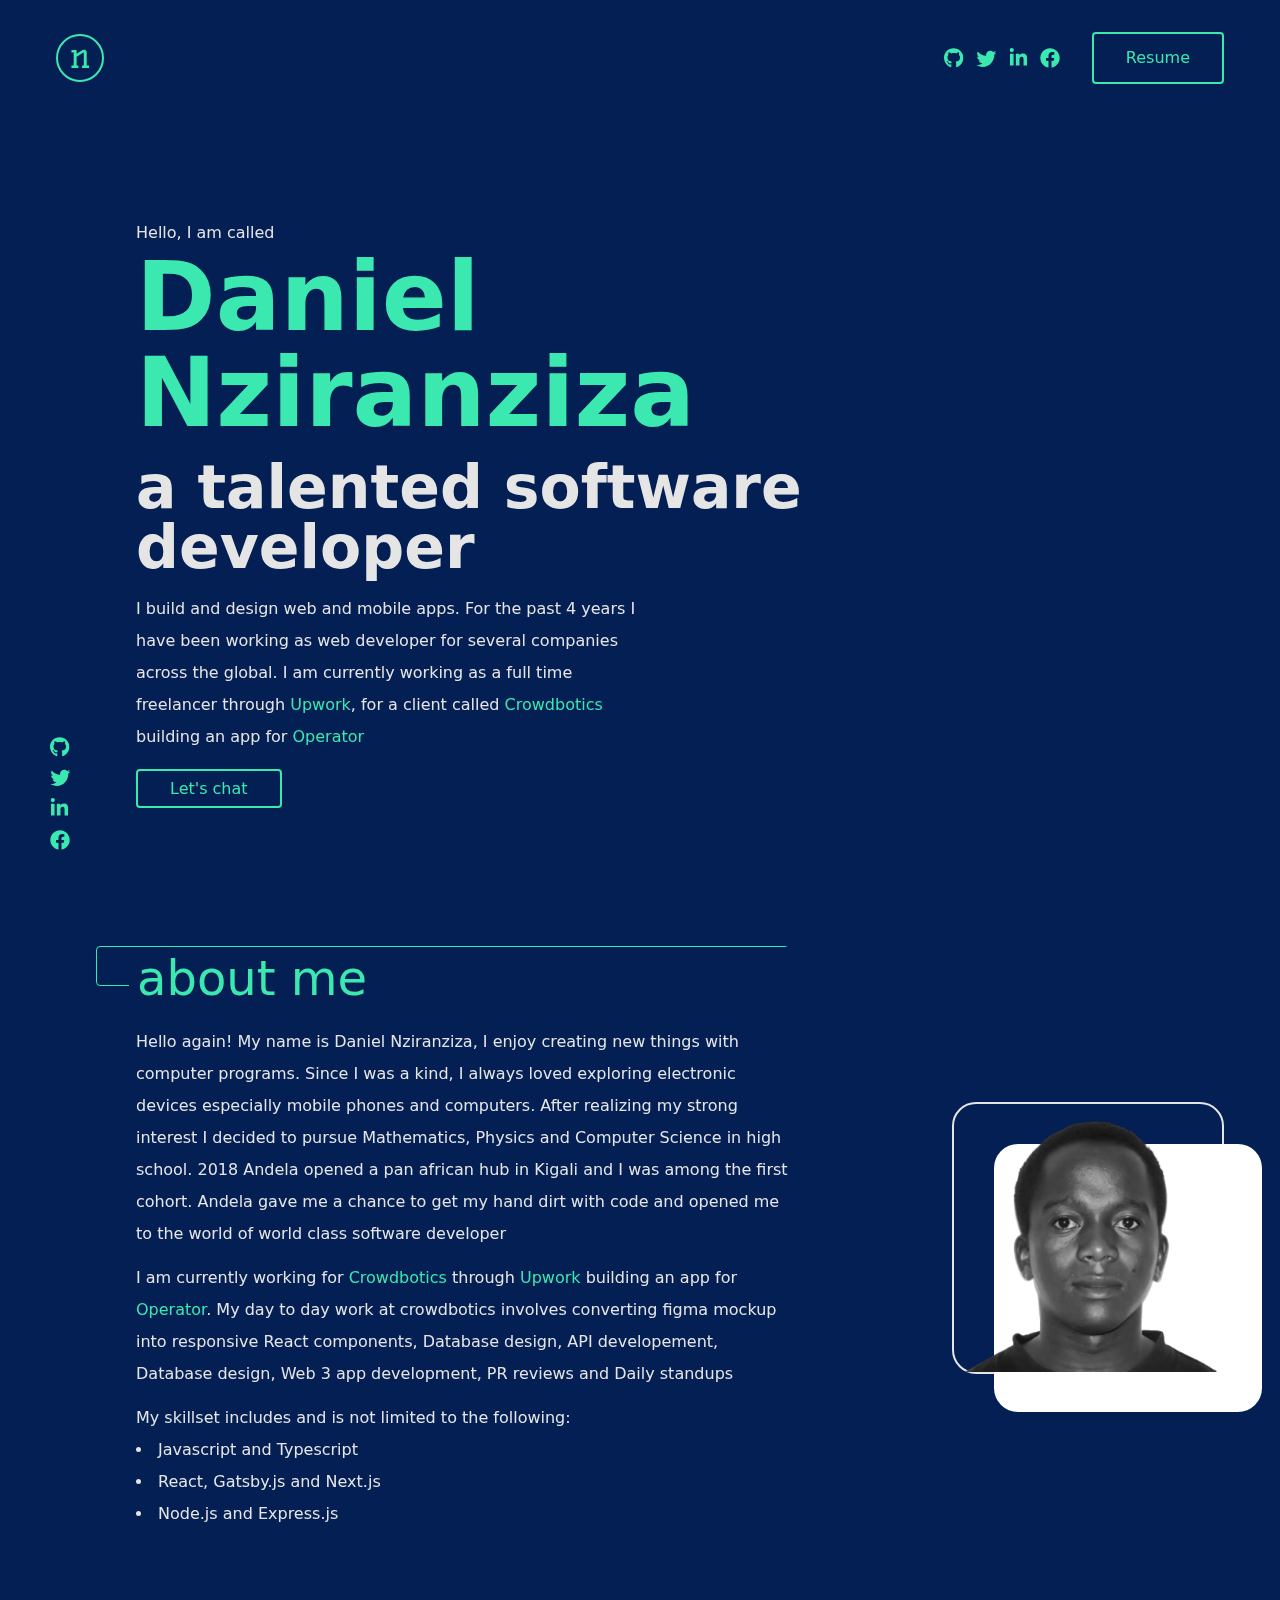
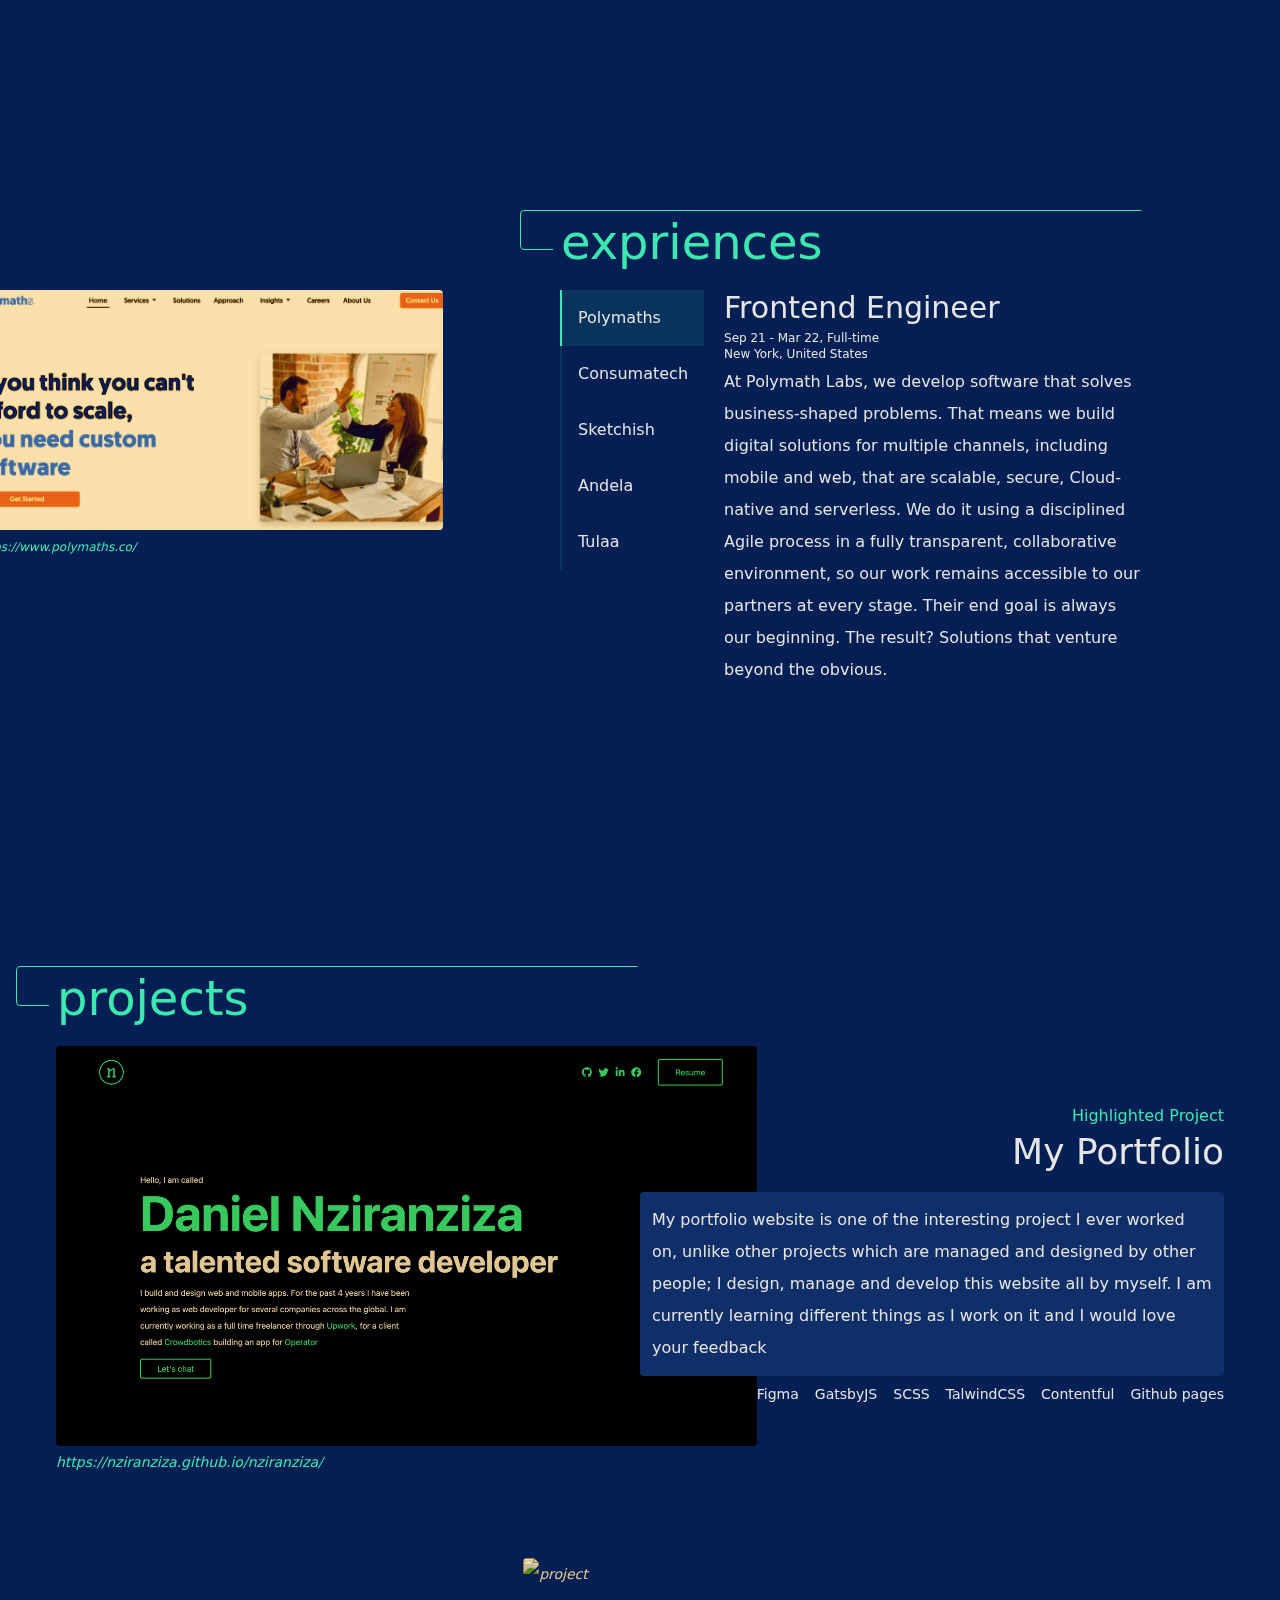
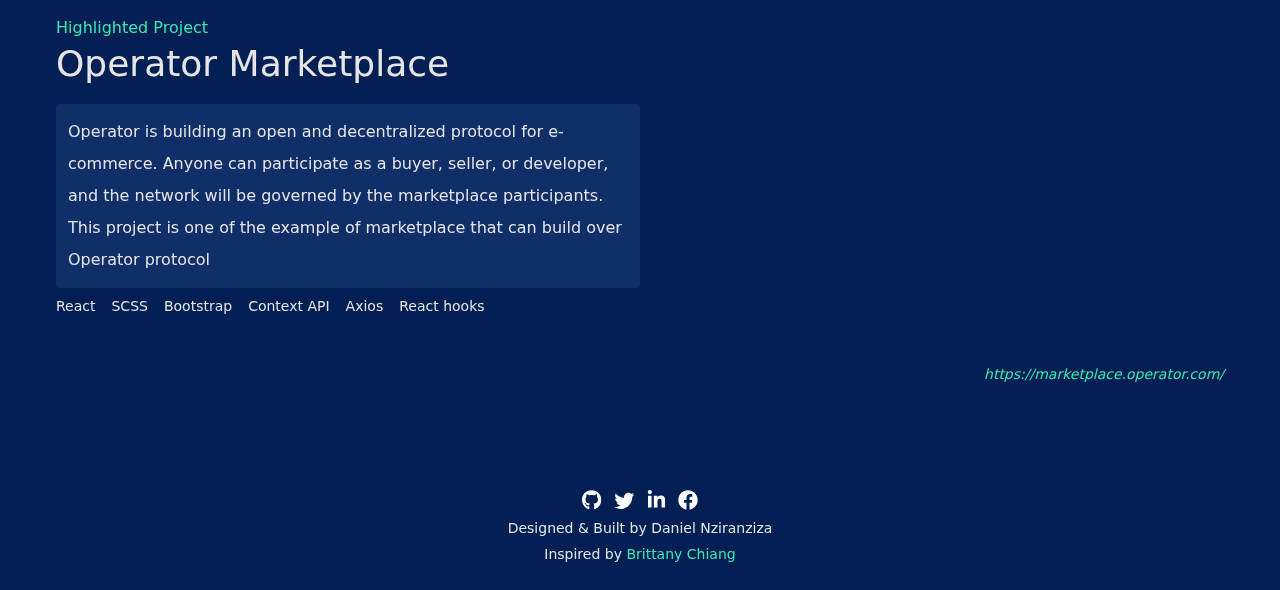
==== index.html @ 3dcd426f "Initial commit" ====
<!DOCTYPE html><html><head><meta charSet="utf-8"/><meta http-equiv="x-ua-compatible" content="ie=edge"/><meta name="viewport" content="width=device-width, initial-scale=1, shrink-to-fit=no"/><meta data-react-helmet="true" name="twitter:image" content="/static/mp-e6984bd79dd4cee473106ab327fc6315.png"/><meta data-react-helmet="true" name="twitter:description" content="Hello, I am called Daniel Nziranziza a talented software developer.
  I build and design web and mobile apps. For the past 4 years I have been working as web developer for several companies across the global. 
  I am currently working as a full time freelancer through Upwork, for a client called Crowdbotics building an app for Operator"/><meta data-react-helmet="true" name="twitter:title" content="Daniel Nziranziza - Portfolio"/><meta data-react-helmet="true" name="twitter:card" content="summary"/><meta data-react-helmet="true" property="og:description" content="Hello, I am called Daniel Nziranziza a talented software developer.
  I build and design web and mobile apps. For the past 4 years I have been working as web developer for several companies across the global. 
  I am currently working as a full time freelancer through Upwork, for a client called Crowdbotics building an app for Operator"/><meta data-react-helmet="true" property="og:url" content="https://nziranziza.github.io/nziranziza"/><meta data-react-helmet="true" property="og:image" content="/static/mp-e6984bd79dd4cee473106ab327fc6315.png"/><meta data-react-helmet="true" property="og:type" content="article"/><meta data-react-helmet="true" property="og:title" content="Daniel Nziranziza - Portfolio"/><meta data-react-helmet="true" name="author" content="Daniel Nziranziza"/><meta data-react-helmet="true" name="keywords" content="Daniel, Nziranziza, React, ReactJS, Gatsby, GatsbyJS, TailwindCSS, Tailwind, CSS, Bootstrap, Contentful, Upwork, Operator, Polymaths, Polymathlabs
  Portfolio, Web design, Web development, Software, Software development, Software Engineering, Angular, AngularJS"/><meta data-react-helmet="true" name="description" content="Hello, I am called Daniel Nziranziza a talented software developer.
  I build and design web and mobile apps. For the past 4 years I have been working as web developer for several companies across the global. 
  I am currently working as a full time freelancer through Upwork, for a client called Crowdbotics building an app for Operator"/><meta name="generator" content="Gatsby 4.9.0"/><style data-href="/styles.912f2a91bc14059ed2ae.css" data-identity="gatsby-global-css">/*
! tailwindcss v3.0.23 | MIT License | https://tailwindcss.com
*/*,:after,:before{border:0 solid;box-sizing:border-box}:after,:before{--tw-content:""}html{-webkit-text-size-adjust:100%;font-family:ui-sans-serif,system-ui,-apple-system,BlinkMacSystemFont,Segoe UI,Roboto,Helvetica Neue,Arial,Noto Sans,sans-serif,Apple Color Emoji,Segoe UI Emoji,Segoe UI Symbol,Noto Color Emoji;line-height:1.5;-moz-tab-size:4;-o-tab-size:4;tab-size:4}body{line-height:inherit;margin:0}hr{border-top-width:1px;color:inherit;height:0}abbr:where([title]){-webkit-text-decoration:underline dotted;text-decoration:underline dotted}h1,h2,h3,h4,h5,h6{font-size:inherit;font-weight:inherit}a{color:inherit;text-decoration:inherit}b,strong{font-weight:bolder}code,kbd,pre,samp{font-family:ui-monospace,SFMono-Regular,Menlo,Monaco,Consolas,Liberation Mono,Courier New,monospace;font-size:1em}small{font-size:80%}sub,sup{font-size:75%;line-height:0;position:relative;vertical-align:baseline}sub{bottom:-.25em}sup{top:-.5em}table{border-collapse:collapse;border-color:inherit;text-indent:0}button,input,optgroup,select,textarea{color:inherit;font-family:inherit;font-size:100%;line-height:inherit;margin:0;padding:0}button,select{text-transform:none}[type=button],[type=reset],[type=submit],button{-webkit-appearance:button;background-color:transparent;background-image:none}:-moz-focusring{outline:auto}:-moz-ui-invalid{box-shadow:none}progress{vertical-align:baseline}::-webkit-inner-spin-button,::-webkit-outer-spin-button{height:auto}[type=search]{-webkit-appearance:textfield;outline-offset:-2px}::-webkit-search-decoration{-webkit-appearance:none}::-webkit-file-upload-button{-webkit-appearance:button;font:inherit}summary{display:list-item}blockquote,dd,dl,figure,h1,h2,h3,h4,h5,h6,hr,p,pre{margin:0}fieldset{margin:0}fieldset,legend{padding:0}menu,ol,ul{list-style:none;margin:0;padding:0}textarea{resize:vertical}input::-moz-placeholder,textarea::-moz-placeholder{color:#9ca3af;opacity:1}input:-ms-input-placeholder,textarea:-ms-input-placeholder{color:#9ca3af;opacity:1}input::placeholder,textarea::placeholder{color:#9ca3af;opacity:1}[role=button],button{cursor:pointer}:disabled{cursor:default}audio,canvas,embed,iframe,img,object,svg,video{display:block;vertical-align:middle}img,video{height:auto;max-width:100%}[hidden]{display:none}*,:after,:before{--tw-translate-x:0;--tw-translate-y:0;--tw-rotate:0;--tw-skew-x:0;--tw-skew-y:0;--tw-scale-x:1;--tw-scale-y:1;--tw-pan-x: ;--tw-pan-y: ;--tw-pinch-zoom: ;--tw-scroll-snap-strictness:proximity;--tw-ordinal: ;--tw-slashed-zero: ;--tw-numeric-figure: ;--tw-numeric-spacing: ;--tw-numeric-fraction: ;--tw-ring-inset: ;--tw-ring-offset-width:0px;--tw-ring-offset-color:#fff;--tw-ring-color:rgba(59,130,246,.5);--tw-ring-offset-shadow:0 0 #0000;--tw-ring-shadow:0 0 #0000;--tw-shadow:0 0 #0000;--tw-shadow-colored:0 0 #0000;--tw-blur: ;--tw-brightness: ;--tw-contrast: ;--tw-grayscale: ;--tw-hue-rotate: ;--tw-invert: ;--tw-saturate: ;--tw-sepia: ;--tw-drop-shadow: ;--tw-backdrop-blur: ;--tw-backdrop-brightness: ;--tw-backdrop-contrast: ;--tw-backdrop-grayscale: ;--tw-backdrop-hue-rotate: ;--tw-backdrop-invert: ;--tw-backdrop-opacity: ;--tw-backdrop-saturate: ;--tw-backdrop-sepia: }.fixed{position:fixed}.absolute{position:absolute}.relative{position:relative}.sticky{position:-webkit-sticky;position:sticky}.right-0{right:0}.top-0{top:0}.left-\[50px\]{left:50px}.bottom-\[50px\]{bottom:50px}.z-10{z-index:10}.z-30{z-index:30}.z-20{z-index:20}.clear-both{clear:both}.mx-auto{margin-left:auto;margin-right:auto}.my-5{margin-bottom:1.25rem;margin-top:1.25rem}.mt-20{margin-top:5rem}.mb-3{margin-bottom:.75rem}.-ml-\[15\%\]{margin-left:-15%}.mt-2{margin-top:.5rem}.mb-1{margin-bottom:.25rem}.mt-10{margin-top:2.5rem}.mr-3{margin-right:.75rem}.mb-5{margin-bottom:1.25rem}.mr-4{margin-right:1rem}.mt-8{margin-top:2rem}.mt-3{margin-top:.75rem}.ml-3{margin-left:.75rem}.mb-2{margin-bottom:.5rem}.ml-4{margin-left:1rem}.mb-20{margin-bottom:5rem}.mb-10{margin-bottom:2.5rem}.-ml-2{margin-left:-.5rem}.block{display:block}.inline-block{display:inline-block}.flex{display:flex}.hidden{display:none}.h-\[240px\]{height:240px}.h-screen{height:100vh}.h-full{height:100%}.h-\[250px\]{height:250px}.h-\[30px\]{height:30px}.min-h-\[calc\(100vh-70px\)\]{min-height:calc(100vh - 70px)}.min-h-screen{min-height:100vh}.w-full{width:100%}.w-\[85\%\]{width:85%}.w-\[40\%\]{width:40%}.w-1\/2{width:50%}.w-\[calc\(100\%-1rem\)\]{width:calc(100% - 1rem)}.max-w-7xl{max-width:80rem}.transform{transform:translate(var(--tw-translate-x),var(--tw-translate-y)) rotate(var(--tw-rotate)) skewX(var(--tw-skew-x)) skewY(var(--tw-skew-y)) scaleX(var(--tw-scale-x)) scaleY(var(--tw-scale-y))}.cursor-pointer{cursor:pointer}.list-inside{list-style-position:inside}.list-disc{list-style-type:disc}.flex-row-reverse{flex-direction:row-reverse}.flex-col{flex-direction:column}.flex-col-reverse{flex-direction:column-reverse}.flex-wrap{flex-wrap:wrap}.items-end{align-items:flex-end}.items-center{align-items:center}.justify-end{justify-content:flex-end}.justify-center{justify-content:center}.justify-between{justify-content:space-between}.self-end{align-self:flex-end}.overflow-auto{overflow:auto}.overflow-hidden{overflow:hidden}.\!overflow-visible{overflow:visible!important}.whitespace-nowrap{white-space:nowrap}.rounded-3xl{border-radius:1.5rem}.rounded{border-radius:.25rem}.border-2{border-width:2px}.border{border-width:1px}.border-b-2{border-bottom-width:2px}.border-solid{border-style:solid}.border-secondary{--tw-border-opacity:1;border-color:rgb(59 232 176/var(--tw-border-opacity))}.border-secondary\/\[0\.1\]{border-color:rgba(59,232,176,.1)}.bg-secondary\/\[0\.1\]{background-color:rgba(59,232,176,.1)}.bg-primary\/50{background-color:rgba(3,31,83,.5)}.bg-primary{--tw-bg-opacity:1;background-color:rgb(3 31 83/var(--tw-bg-opacity))}.bg-altprimary{--tw-bg-opacity:1;background-color:rgb(16 47 104/var(--tw-bg-opacity))}.object-cover{-o-object-fit:cover;object-fit:cover}.p-3{padding:.75rem}.py-2{padding-bottom:.5rem;padding-top:.5rem}.px-8{padding-left:2rem;padding-right:2rem}.py-3{padding-bottom:.75rem;padding-top:.75rem}.px-4{padding-left:1rem;padding-right:1rem}.py-5{padding-bottom:1.25rem;padding-top:1.25rem}.pb-20{padding-bottom:5rem}.pl-2{padding-left:.5rem}.pb-3{padding-bottom:.75rem}.pt-8{padding-top:2rem}.pl-10{padding-left:2.5rem}.pt-\[5px\]{padding-top:5px}.text-left{text-align:left}.text-center{text-align:center}.text-right{text-align:right}.text-xs{font-size:.75rem;line-height:1rem}.text-3xl{font-size:1.875rem;line-height:2.25rem}.text-sm{font-size:.875rem;line-height:1.25rem}.text-5xl{font-size:3rem;line-height:1}.font-medium{font-weight:500}.font-light{font-weight:300}.font-bold{font-weight:700}.italic{font-style:italic}.leading-tight{line-height:1.25}.text-secondary{--tw-text-opacity:1;color:rgb(59 232 176/var(--tw-text-opacity))}.mix-blend-difference{mix-blend-mode:difference}.backdrop-blur-lg{--tw-backdrop-blur:blur(16px)}.backdrop-blur-lg,.backdrop-blur-sm{-webkit-backdrop-filter:var(--tw-backdrop-blur) var(--tw-backdrop-brightness) var(--tw-backdrop-contrast) var(--tw-backdrop-grayscale) var(--tw-backdrop-hue-rotate) var(--tw-backdrop-invert) var(--tw-backdrop-opacity) var(--tw-backdrop-saturate) var(--tw-backdrop-sepia);backdrop-filter:var(--tw-backdrop-blur) var(--tw-backdrop-brightness) var(--tw-backdrop-contrast) var(--tw-backdrop-grayscale) var(--tw-backdrop-hue-rotate) var(--tw-backdrop-invert) var(--tw-backdrop-opacity) var(--tw-backdrop-saturate) var(--tw-backdrop-sepia)}.backdrop-blur-sm{--tw-backdrop-blur:blur(4px)}.transition-all{transition-property:all;transition-timing-function:cubic-bezier(.4,0,.2,1)}.duration-150,.transition-all{transition-duration:.15s}.ease-in-out{transition-timing-function:cubic-bezier(.4,0,.2,1)}*{--tw-text-opacity:1;color:rgb(229 229 229/var(--tw-text-opacity));line-height:2rem}body{--tw-bg-opacity:1;background-color:rgb(3 31 83/var(--tw-bg-opacity))}.container{max-width:960px}.profile-pic img{filter:grayscale(100%) contrast(1);mix-blend-mode:multiply;z-index:1}.profile-pic img,.profile-pic img:hover{transition:all 1s cubic-bezier(.645,.045,.355,1)}.profile-pic img:hover{filter:unset;mix-blend-mode:unset}.profile-pic:after{background-color:#fff;border-radius:1.5rem;content:"";display:inline-block;height:100%;left:15%;position:absolute;top:15%;width:100%;z-index:-1px}.after\:bg-primary:after{--tw-bg-opacity:1;background-color:rgb(3 31 83/var(--tw-bg-opacity));content:var(--tw-content)}.hover\:bg-secondary\/\[0\.1\]:hover{background-color:rgba(59,232,176,.1)}.hover\:text-secondary\/90:hover{color:rgba(59,232,176,.9)}.hover\:mix-blend-normal:hover{mix-blend-mode:normal}@media (min-width:640px){.sm\:w-2\/4{width:50%}.sm\:px-6{padding-left:1.5rem;padding-right:1.5rem}.sm\:text-6xl{font-size:3.75rem;line-height:1}.sm\:text-4xl{font-size:2.25rem;line-height:2.5rem}}@media (min-width:768px){.md\:static{position:static}.md\:absolute{position:absolute}.md\:right-0{right:0}.md\:left-0{left:0}.md\:ml-0{margin-left:0}.md\:ml-5{margin-left:1.25rem}.md\:mt-0{margin-top:0}.md\:ml-20{margin-left:5rem}.md\:mb-4{margin-bottom:1rem}.md\:mr-8{margin-right:2rem}.md\:mr-3{margin-right:.75rem}.md\:mb-0{margin-bottom:0}.md\:block{display:block}.md\:flex{display:flex}.md\:hidden{display:none}.md\:w-\[35\%\]{width:35%}.md\:w-3\/5{width:60%}.md\:w-2\/4{width:50%}.md\:max-w-\[60\%\]{max-width:60%}.md\:max-w-\[80\%\]{max-width:80%}.md\:flex-row{flex-direction:row}.md\:flex-col{flex-direction:column}.md\:items-center{align-items:center}.md\:overflow-visible{overflow:visible}.md\:border-b-0{border-bottom-width:0}.md\:border-l-2{border-left-width:2px}.md\:px-14{padding-left:3.5rem;padding-right:3.5rem}.md\:text-8xl{font-size:6rem;line-height:1}.md\:text-6xl{font-size:3.75rem;line-height:1}}@media (min-width:1024px){.lg\:top-\[12\.5\%\]{top:12.5%}.lg\:ml-20{margin-left:5rem}.lg\:mt-0{margin-top:0}.lg\:mr-20{margin-right:5rem}.lg\:-ml-20{margin-left:-5rem}.lg\:mt-\[200px\]{margin-top:200px}.lg\:-ml-10{margin-left:-2.5rem}.lg\:block{display:block}.lg\:h-\[400px\]{height:400px}.lg\:h-\[40px\]{height:40px}.lg\:w-\[25\%\]{width:25%}.lg\:w-\[50\%\]{width:50%}.lg\:w-full{width:100%}.lg\:max-w-\[80\%\]{max-width:80%}.lg\:max-w-\[60\%\]{max-width:60%}.lg\:pt-\[15px\]{padding-top:15px}.lg\:text-4xl{font-size:2.25rem;line-height:2.5rem}.lg\:text-5xl{font-size:3rem;line-height:1}}</style><style>.gatsby-image-wrapper{position:relative;overflow:hidden}.gatsby-image-wrapper picture.object-fit-polyfill{position:static!important}.gatsby-image-wrapper img{bottom:0;height:100%;left:0;margin:0;max-width:none;padding:0;position:absolute;right:0;top:0;width:100%;object-fit:cover}.gatsby-image-wrapper [data-main-image]{opacity:0;transform:translateZ(0);transition:opacity .25s linear;will-change:opacity}.gatsby-image-wrapper-constrained{display:inline-block;vertical-align:top}</style><noscript><style>.gatsby-image-wrapper noscript [data-main-image]{opacity:1!important}.gatsby-image-wrapper [data-placeholder-image]{opacity:0!important}</style></noscript><script type="module">const e="undefined"!=typeof HTMLImageElement&&"loading"in HTMLImageElement.prototype;e&&document.body.addEventListener("load",(function(e){if(void 0===e.target.dataset.mainImage)return;if(void 0===e.target.dataset.gatsbyImageSsr)return;const t=e.target;let a=null,n=t;for(;null===a&&n;)void 0!==n.parentNode.dataset.gatsbyImageWrapper&&(a=n.parentNode),n=n.parentNode;const o=a.querySelector("[data-placeholder-image]"),r=new Image;r.src=t.currentSrc,r.decode().catch((()=>{})).then((()=>{t.style.opacity=1,o&&(o.style.opacity=0,o.style.transition="opacity 500ms linear")}))}),!0);</script><title data-react-helmet="true">Daniel Nziranziza - Portfolio</title><link data-react-helmet="true" rel="icon" type="image/png" href="/static/logo-ed9f3795105a61728c009c61c3dfbc36.png"/><link rel="sitemap" type="application/xml" href="/sitemap/sitemap-index.xml"/><link href="https://fonts.googleapis.com/css?family=Limelight&amp;display=swap" rel="stylesheet"/><link as="script" rel="preload" href="/webpack-runtime-a57ae52dfc195387e748.js"/><link as="script" rel="preload" href="/framework-ca9f1b5452e815860491.js"/><link as="script" rel="preload" href="/app-e6d98406fe458f86098c.js"/><link as="script" rel="preload" href="/component---src-pages-index-tsx-e9c41eb66c42e3a5e241.js"/><link as="fetch" rel="preload" href="/page-data/index/page-data.json" crossorigin="anonymous"/><link as="fetch" rel="preload" href="/page-data/app-data.json" crossorigin="anonymous"/></head><body><div id="___gatsby"><div style="outline:none" tabindex="-1" id="gatsby-focus-wrapper"><main class="bg-primary min-h-screen"><div class="sticky top-0 bg-primary/50 z-20 backdrop-blur-sm"><nav class="max-w-7xl mx-auto px-4 sm:px-6 md:px-14 pb-3 pt-8 flex justify-between md:items-center relative"><svg width="48" height="48" viewBox="0 0 48 48" fill="none" xmlns="http://www.w3.org/2000/svg"><circle cx="24" cy="24" r="23" stroke="#3BE8B0" stroke-width="2"></circle><path d="M27.896 15.64C29.768 15.64 30.704 16.564 30.704 18.412V31.552H33.008V34H26.06V31.552H27.788V18.16L20.624 22.66V31.552H22.388V34H15.44V31.552H17.708V18.412H15.44V16H20.624V19.744L26.6 16C26.984 15.76 27.416 15.64 27.896 15.64Z" fill="#3BE8B0"></path></svg><div class="md:hidden"><svg width="35" height="25" viewBox="0 0 35 25" fill="none" xmlns="http://www.w3.org/2000/svg"><path d="M0 1.5625H35" stroke="#3BE8B0" stroke-width="2"></path><line x1="8.02087" y1="13.5833" x2="35" y2="13.5833" stroke="#3BE8B0" stroke-width="2"></line><line x1="16.0416" y1="24" x2="35" y2="24" stroke="#3BE8B0" stroke-width="2"></line></svg></div><div class="md:flex hidden"><div class="items-center hidden md:flex"><button class="mr-4 mt-8 md:hidden self-end"><svg width="24" height="22" viewBox="0 0 24 22" fill="none" xmlns="http://www.w3.org/2000/svg"><line x1="2.70711" y1="1.29289" x2="22.7061" y2="21.2919" stroke="#3BE8B0" stroke-width="2"></line><line x1="1.29289" y1="21.2929" x2="21.2929" y2="1.29289" stroke="#3BE8B0" stroke-width="2"></line></svg></button><div class="flex items-center md:mr-8 flex-col md:flex-row mt-10 md:mt-0"><a href="https://github.com/Nziranziza" target="_blank"><svg class="md:mr-3 md:mb-0 mb-3" width="20" height="20" viewBox="0 0 20 20" fill="none" xmlns="http://www.w3.org/2000/svg"><g clip-path="url(#clip0_43_66)"><path d="M6.48047 15.5234C6.48047 15.6016 6.39062 15.6641 6.27734 15.6641C6.14844 15.6758 6.05859 15.6133 6.05859 15.5234C6.05859 15.4453 6.14844 15.3828 6.26172 15.3828C6.37891 15.3711 6.48047 15.4336 6.48047 15.5234ZM5.26562 15.3477C5.23828 15.4258 5.31641 15.5156 5.43359 15.5391C5.53516 15.5781 5.65234 15.5391 5.67578 15.4609C5.69922 15.3828 5.625 15.293 5.50781 15.2578C5.40625 15.2305 5.29297 15.2695 5.26562 15.3477ZM6.99219 15.2812C6.87891 15.3086 6.80078 15.3828 6.8125 15.4727C6.82422 15.5508 6.92578 15.6016 7.04297 15.5742C7.15625 15.5469 7.23438 15.4727 7.22266 15.3945C7.21094 15.3203 7.10547 15.2695 6.99219 15.2812ZM9.5625 0.3125C4.14453 0.3125 0 4.42578 0 9.84375C0 14.1758 2.72656 17.8828 6.62109 19.1875C7.12109 19.2773 7.29688 18.9688 7.29688 18.7148C7.29688 18.4727 7.28516 17.1367 7.28516 16.3164C7.28516 16.3164 4.55078 16.9023 3.97656 15.1523C3.97656 15.1523 3.53125 14.0156 2.89062 13.7227C2.89062 13.7227 1.99609 13.1094 2.95312 13.1211C2.95312 13.1211 3.92578 13.1992 4.46094 14.1289C5.31641 15.6367 6.75 15.2031 7.30859 14.9453C7.39844 14.3203 7.65234 13.8867 7.93359 13.6289C5.75 13.3867 3.54688 13.0703 3.54688 9.3125C3.54688 8.23828 3.84375 7.69922 4.46875 7.01172C4.36719 6.75781 4.03516 5.71094 4.57031 4.35938C5.38672 4.10547 7.26562 5.41406 7.26562 5.41406C8.04688 5.19531 8.88672 5.08203 9.71875 5.08203C10.5508 5.08203 11.3906 5.19531 12.1719 5.41406C12.1719 5.41406 14.0508 4.10156 14.8672 4.35938C15.4023 5.71484 15.0703 6.75781 14.9688 7.01172C15.5938 7.70312 15.9766 8.24219 15.9766 9.3125C15.9766 13.082 13.6758 13.3828 11.4922 13.6289C11.8516 13.9375 12.1562 14.5234 12.1562 15.4414C12.1562 16.7578 12.1445 18.3867 12.1445 18.707C12.1445 18.9609 12.3242 19.2695 12.8203 19.1797C16.7266 17.8828 19.375 14.1758 19.375 9.84375C19.375 4.42578 14.9805 0.3125 9.5625 0.3125ZM3.79688 13.7852C3.74609 13.8242 3.75781 13.9141 3.82422 13.9883C3.88672 14.0508 3.97656 14.0781 4.02734 14.0273C4.07812 13.9883 4.06641 13.8984 4 13.8242C3.9375 13.7617 3.84766 13.7344 3.79688 13.7852ZM3.375 13.4688C3.34766 13.5195 3.38672 13.582 3.46484 13.6211C3.52734 13.6602 3.60547 13.6484 3.63281 13.5938C3.66016 13.543 3.62109 13.4805 3.54297 13.4414C3.46484 13.418 3.40234 13.4297 3.375 13.4688ZM4.64062 14.8594C4.57812 14.9102 4.60156 15.0273 4.69141 15.1016C4.78125 15.1914 4.89453 15.2031 4.94531 15.1406C4.99609 15.0898 4.97266 14.9727 4.89453 14.8984C4.80859 14.8086 4.69141 14.7969 4.64062 14.8594ZM4.19531 14.2852C4.13281 14.3242 4.13281 14.4258 4.19531 14.5156C4.25781 14.6055 4.36328 14.6445 4.41406 14.6055C4.47656 14.5547 4.47656 14.4531 4.41406 14.3633C4.35938 14.2734 4.25781 14.2344 4.19531 14.2852Z" fill="#3BE8B0"></path></g><defs><clipPath id="clip0_43_66"><rect width="19.375" height="20" fill="white"></rect></clipPath></defs></svg></a><a href="https://twitter.com/NziranzizaD" target="_blank"><svg class="md:mr-3 md:mb-0 mb-3" width="21" height="17" viewBox="0 0 21 17" fill="none" xmlns="http://www.w3.org/2000/svg"><path d="M18.2775 4.71489C18.2902 4.89255 18.2902 5.07024 18.2902 5.2479C18.2902 10.6666 14.1658 16.9103 6.62776 16.9103C4.30541 16.9103 2.14807 16.2377 0.333344 15.0702C0.663304 15.1083 0.980531 15.121 1.32319 15.121C3.2394 15.121 5.00338 14.4738 6.41201 13.3697C4.60998 13.3316 3.09983 12.1515 2.57952 10.5271C2.83334 10.5651 3.08713 10.5905 3.35366 10.5905C3.72166 10.5905 4.08971 10.5397 4.43233 10.4509C2.55416 10.0702 1.14549 8.42048 1.14549 6.42809V6.37735C1.69116 6.68192 2.32573 6.87227 2.99827 6.89762C1.8942 6.16157 1.17088 4.90524 1.17088 3.48391C1.17088 2.72251 1.37389 2.02454 1.72924 1.4154C3.74701 3.9027 6.78002 5.52704 10.181 5.70473C10.1176 5.40016 10.0795 5.08294 10.0795 4.76567C10.0795 2.50677 11.9069 0.666687 14.1785 0.666687C15.3587 0.666687 16.4246 1.16161 17.1734 1.9611C18.0997 1.78344 18.9881 1.44079 19.7749 0.971257C19.4703 1.92305 18.8231 2.72255 17.9729 3.23012C18.7978 3.14134 19.5972 2.91286 20.3333 2.59563C19.775 3.40778 19.077 4.1311 18.2775 4.71489Z" fill="#3BE8B0"></path></svg></a><a href="https://www.linkedin.com/in/nziranziza/" target="_blank"><svg class="md:mr-3 md:mb-0 mb-3" width="19" height="20" viewBox="0 0 19 20" fill="none" xmlns="http://www.w3.org/2000/svg"><g clip-path="url(#clip0_43_60)"><path d="M4.58384 17.5001H0.955719V5.81647H4.58384V17.5001ZM2.76783 4.22272C1.60767 4.22272 0.666656 3.26178 0.666656 2.10163C0.666657 1.54436 0.888029 1.00992 1.28208 0.615876C1.67612 0.22183 2.21056 0.000457764 2.76783 0.000457764C3.32509 0.000457764 3.85953 0.22183 4.25358 0.615876C4.64763 1.00992 4.869 1.54436 4.869 2.10163C4.869 3.26178 3.92759 4.22272 2.76783 4.22272ZM18.1628 17.5001H14.5424V11.8126C14.5424 10.4571 14.5151 8.71881 12.6561 8.71881C10.7698 8.71881 10.4807 10.1915 10.4807 11.7149V17.5001H6.8565V5.81647H10.3362V7.41022H10.387C10.8713 6.49225 12.0545 5.5235 13.8198 5.5235C17.4917 5.5235 18.1667 7.94147 18.1667 11.0821V17.5001H18.1628Z" fill="#3BE8B0"></path></g><defs><clipPath id="clip0_43_60"><rect width="17.5" height="20" fill="white" transform="translate(0.666656)"></rect></clipPath></defs></svg></a><a href="https://www.facebook.com/nziranziza.daniel" target="_blank"><svg width="20" height="20" viewBox="0 0 20 20" fill="none" xmlns="http://www.w3.org/2000/svg"><path d="M19.6875 10C19.6875 4.64844 15.3516 0.3125 10 0.3125C4.64844 0.3125 0.3125 4.64844 0.3125 10C0.3125 14.8352 3.85508 18.843 8.48633 19.5703V12.8004H6.02539V10H8.48633V7.86562C8.48633 5.43789 9.93164 4.09687 12.1453 4.09687C13.2055 4.09687 14.3141 4.28594 14.3141 4.28594V6.66875H13.0922C11.8891 6.66875 11.5137 7.41562 11.5137 8.18164V10H14.2004L13.7707 12.8004H11.5137V19.5703C16.1449 18.843 19.6875 14.8352 19.6875 10Z" fill="#3BE8B0"></path></svg></a></div><a href="./resume.pdf" class="border-secondary text-secondary border-solid border-2 py-2 px-8 rounded mt-3 md:mt-0" target="blank">Resume</a></div></div></nav></div><div class="max-w-7xl mx-auto px-4 sm:px-6 md:px-14"><div class="fixed hidden lg:block left-[50px] bottom-[50px] z-30"><a href="https://github.com/Nziranziza" target="_blank"><svg class="mb-3" width="20" height="20" viewBox="0 0 20 20" fill="none" xmlns="http://www.w3.org/2000/svg"><g clip-path="url(#clip0_43_66)"><path d="M6.48047 15.5234C6.48047 15.6016 6.39062 15.6641 6.27734 15.6641C6.14844 15.6758 6.05859 15.6133 6.05859 15.5234C6.05859 15.4453 6.14844 15.3828 6.26172 15.3828C6.37891 15.3711 6.48047 15.4336 6.48047 15.5234ZM5.26562 15.3477C5.23828 15.4258 5.31641 15.5156 5.43359 15.5391C5.53516 15.5781 5.65234 15.5391 5.67578 15.4609C5.69922 15.3828 5.625 15.293 5.50781 15.2578C5.40625 15.2305 5.29297 15.2695 5.26562 15.3477ZM6.99219 15.2812C6.87891 15.3086 6.80078 15.3828 6.8125 15.4727C6.82422 15.5508 6.92578 15.6016 7.04297 15.5742C7.15625 15.5469 7.23438 15.4727 7.22266 15.3945C7.21094 15.3203 7.10547 15.2695 6.99219 15.2812ZM9.5625 0.3125C4.14453 0.3125 0 4.42578 0 9.84375C0 14.1758 2.72656 17.8828 6.62109 19.1875C7.12109 19.2773 7.29688 18.9688 7.29688 18.7148C7.29688 18.4727 7.28516 17.1367 7.28516 16.3164C7.28516 16.3164 4.55078 16.9023 3.97656 15.1523C3.97656 15.1523 3.53125 14.0156 2.89062 13.7227C2.89062 13.7227 1.99609 13.1094 2.95312 13.1211C2.95312 13.1211 3.92578 13.1992 4.46094 14.1289C5.31641 15.6367 6.75 15.2031 7.30859 14.9453C7.39844 14.3203 7.65234 13.8867 7.93359 13.6289C5.75 13.3867 3.54688 13.0703 3.54688 9.3125C3.54688 8.23828 3.84375 7.69922 4.46875 7.01172C4.36719 6.75781 4.03516 5.71094 4.57031 4.35938C5.38672 4.10547 7.26562 5.41406 7.26562 5.41406C8.04688 5.19531 8.88672 5.08203 9.71875 5.08203C10.5508 5.08203 11.3906 5.19531 12.1719 5.41406C12.1719 5.41406 14.0508 4.10156 14.8672 4.35938C15.4023 5.71484 15.0703 6.75781 14.9688 7.01172C15.5938 7.70312 15.9766 8.24219 15.9766 9.3125C15.9766 13.082 13.6758 13.3828 11.4922 13.6289C11.8516 13.9375 12.1562 14.5234 12.1562 15.4414C12.1562 16.7578 12.1445 18.3867 12.1445 18.707C12.1445 18.9609 12.3242 19.2695 12.8203 19.1797C16.7266 17.8828 19.375 14.1758 19.375 9.84375C19.375 4.42578 14.9805 0.3125 9.5625 0.3125ZM3.79688 13.7852C3.74609 13.8242 3.75781 13.9141 3.82422 13.9883C3.88672 14.0508 3.97656 14.0781 4.02734 14.0273C4.07812 13.9883 4.06641 13.8984 4 13.8242C3.9375 13.7617 3.84766 13.7344 3.79688 13.7852ZM3.375 13.4688C3.34766 13.5195 3.38672 13.582 3.46484 13.6211C3.52734 13.6602 3.60547 13.6484 3.63281 13.5938C3.66016 13.543 3.62109 13.4805 3.54297 13.4414C3.46484 13.418 3.40234 13.4297 3.375 13.4688ZM4.64062 14.8594C4.57812 14.9102 4.60156 15.0273 4.69141 15.1016C4.78125 15.1914 4.89453 15.2031 4.94531 15.1406C4.99609 15.0898 4.97266 14.9727 4.89453 14.8984C4.80859 14.8086 4.69141 14.7969 4.64062 14.8594ZM4.19531 14.2852C4.13281 14.3242 4.13281 14.4258 4.19531 14.5156C4.25781 14.6055 4.36328 14.6445 4.41406 14.6055C4.47656 14.5547 4.47656 14.4531 4.41406 14.3633C4.35938 14.2734 4.25781 14.2344 4.19531 14.2852Z" fill="#3BE8B0"></path></g><defs><clipPath id="clip0_43_66"><rect width="19.375" height="20" fill="white"></rect></clipPath></defs></svg></a><a href="https://twitter.com/NziranzizaD" target="_blank"><svg class="mb-3" width="21" height="17" viewBox="0 0 21 17" fill="none" xmlns="http://www.w3.org/2000/svg"><path d="M18.2775 4.71489C18.2902 4.89255 18.2902 5.07024 18.2902 5.2479C18.2902 10.6666 14.1658 16.9103 6.62776 16.9103C4.30541 16.9103 2.14807 16.2377 0.333344 15.0702C0.663304 15.1083 0.980531 15.121 1.32319 15.121C3.2394 15.121 5.00338 14.4738 6.41201 13.3697C4.60998 13.3316 3.09983 12.1515 2.57952 10.5271C2.83334 10.5651 3.08713 10.5905 3.35366 10.5905C3.72166 10.5905 4.08971 10.5397 4.43233 10.4509C2.55416 10.0702 1.14549 8.42048 1.14549 6.42809V6.37735C1.69116 6.68192 2.32573 6.87227 2.99827 6.89762C1.8942 6.16157 1.17088 4.90524 1.17088 3.48391C1.17088 2.72251 1.37389 2.02454 1.72924 1.4154C3.74701 3.9027 6.78002 5.52704 10.181 5.70473C10.1176 5.40016 10.0795 5.08294 10.0795 4.76567C10.0795 2.50677 11.9069 0.666687 14.1785 0.666687C15.3587 0.666687 16.4246 1.16161 17.1734 1.9611C18.0997 1.78344 18.9881 1.44079 19.7749 0.971257C19.4703 1.92305 18.8231 2.72255 17.9729 3.23012C18.7978 3.14134 19.5972 2.91286 20.3333 2.59563C19.775 3.40778 19.077 4.1311 18.2775 4.71489Z" fill="#3BE8B0"></path></svg></a><a href="https://www.linkedin.com/in/nziranziza/" target="_blank"><svg class="mb-3" width="19" height="20" viewBox="0 0 19 20" fill="none" xmlns="http://www.w3.org/2000/svg"><g clip-path="url(#clip0_43_60)"><path d="M4.58384 17.5001H0.955719V5.81647H4.58384V17.5001ZM2.76783 4.22272C1.60767 4.22272 0.666656 3.26178 0.666656 2.10163C0.666657 1.54436 0.888029 1.00992 1.28208 0.615876C1.67612 0.22183 2.21056 0.000457764 2.76783 0.000457764C3.32509 0.000457764 3.85953 0.22183 4.25358 0.615876C4.64763 1.00992 4.869 1.54436 4.869 2.10163C4.869 3.26178 3.92759 4.22272 2.76783 4.22272ZM18.1628 17.5001H14.5424V11.8126C14.5424 10.4571 14.5151 8.71881 12.6561 8.71881C10.7698 8.71881 10.4807 10.1915 10.4807 11.7149V17.5001H6.8565V5.81647H10.3362V7.41022H10.387C10.8713 6.49225 12.0545 5.5235 13.8198 5.5235C17.4917 5.5235 18.1667 7.94147 18.1667 11.0821V17.5001H18.1628Z" fill="#3BE8B0"></path></g><defs><clipPath id="clip0_43_60"><rect width="17.5" height="20" fill="white" transform="translate(0.666656)"></rect></clipPath></defs></svg></a><a href="https://www.facebook.com/nziranziza.daniel" target="_blank"><svg width="20" height="20" viewBox="0 0 20 20" fill="none" xmlns="http://www.w3.org/2000/svg"><path d="M19.6875 10C19.6875 4.64844 15.3516 0.3125 10 0.3125C4.64844 0.3125 0.3125 4.64844 0.3125 10C0.3125 14.8352 3.85508 18.843 8.48633 19.5703V12.8004H6.02539V10H8.48633V7.86562C8.48633 5.43789 9.93164 4.09687 12.1453 4.09687C13.2055 4.09687 14.3141 4.28594 14.3141 4.28594V6.66875H13.0922C11.8891 6.66875 11.5137 7.41562 11.5137 8.18164V10H14.2004L13.7707 12.8004H11.5137V19.5703C16.1449 18.843 19.6875 14.8352 19.6875 10Z" fill="#3BE8B0"></path></svg></a></div><div class="md:ml-20 min-h-[calc(100vh-70px)] flex items-center mb-5"><div class="lg:max-w-[80%]"><p>Hello, I am called</p><h1 class="text-secondary font-bold mb-3 md:mb-4 leading-tight text-5xl sm:text-6xl md:text-8xl">Daniel Nziranziza</h1><h2 class="font-bold leading-tight mb-3 md:mb-4 text-3xl sm:text-4xl md:text-6xl">a talented software developer</h2><p class="mb-5 md:max-w-[80%] lg:max-w-[60%]">I build and design web and mobile apps. For the past 4 years I have been working as web developer for several companies across the global. I am currently working as a full time freelancer through<!-- --> <a class="text-secondary hover:text-secondary/90" href="https://upwork.com/" target="_blank" rel="noreferrer">Upwork</a>, for a client called<!-- --> <a class="text-secondary hover:text-secondary/90" href="https://www.crowdbotics.com/" target="_blank" rel="noreferrer">Crowdbotics</a> <!-- -->building an app for<!-- --> <a class="text-secondary hover:text-secondary/90" href="https://www.operator.com/" target="_blank" rel="noreferrer">Operator</a></p><a class="border-secondary text-secondary border-solid border-2 py-2 px-8 rounded cursor-pointer">Let&#x27;s chat</a></div></div><div class="lg:ml-20 pb-20"><div class="flex justify-between items-center flex-col-reverse md:flex-row"><div class="w-full mt-20 lg:mt-0 md:max-w-[60%]"><h2 class="text-secondary after:bg-primary mb-10 lg:-ml-10 border border-solid border-secondary pl-10 rounded font-medium leading-tight text-3xl sm:text-4xl lg:text-5xl title relative h-[30px] lg:h-[40px]"><span class="bg-primary text-secondary inline-block w-[calc(100%-1rem)] lg:w-full absolute h-[30px] lg:h-[40px] pt-[5px] lg:pt-[15px] pl-2 -ml-2">about me</span></h2><p class="mb-3">Hello again! My name is Daniel Nziranziza, I enjoy creating new things with computer programs. Since I was a kind, I always loved exploring electronic devices especially mobile phones and computers. After realizing my strong interest I decided to pursue Mathematics, Physics and Computer Science in high school. 2018 Andela opened a pan african hub in Kigali and I was among the first cohort. Andela gave me a chance to get my hand dirt with code and opened me to the world of world class software developer</p><p class="mb-3">I am currently working for<!-- --> <a class="text-secondary hover:text-secondary/90" href="https://www.crowdbotics.com/" target="_blank" rel="noreferrer">Crowdbotics</a> <!-- -->through<!-- --> <a class="text-secondary hover:text-secondary/90" href="https://upwork.com/" target="_blank" rel="noreferrer">Upwork</a> <!-- -->building an app for<!-- --> <a class="text-secondary hover:text-secondary/90" href="https://www.operator.com/" target="_blank" rel="noreferrer">Operator</a>. My day to day work at crowdbotics involves converting figma mockup into responsive React components, Database design, API developement, Database design, Web 3 app development, PR reviews and Daily standups</p><p>My skillset includes and is not limited to the following:</p><ul class="list-disc list-inside"><li>Javascript and Typescript</li><li>React, Gatsby.js and Next.js</li><li>Node.js and Express.js</li></ul></div><div class="w-[85%] -ml-[15%] md:ml-0 md:w-[35%] lg:w-[25%]"><div data-gatsby-image-wrapper="" class="gatsby-image-wrapper gatsby-image-wrapper-constrained border-2 border-white border-solid rounded-3xl profile-pic relative !overflow-visible z-10"><div style="max-width:1358px;display:block"><img alt="" role="presentation" aria-hidden="true" src="data:image/svg+xml;charset=utf-8,%3Csvg height=&#x27;1358&#x27; width=&#x27;1358&#x27; xmlns=&#x27;http://www.w3.org/2000/svg&#x27; version=&#x27;1.1&#x27;%3E%3C/svg%3E" style="max-width:100%;display:block;position:static"/></div><div aria-hidden="true" data-placeholder-image="" style="opacity:1;transition:opacity 500ms linear;background-color:#080808;position:absolute;top:0;left:0;bottom:0;right:0"></div><picture><source type="image/webp" data-srcset="/static/46c3ed6aa4613af1cfedfbaf29e6541f/89ae4/profile.webp 340w,/static/46c3ed6aa4613af1cfedfbaf29e6541f/0d050/profile.webp 679w,/static/46c3ed6aa4613af1cfedfbaf29e6541f/e0297/profile.webp 1358w" sizes="(min-width: 1358px) 1358px, 100vw"/><img data-gatsby-image-ssr="" data-main-image="" style="opacity:0" sizes="(min-width: 1358px) 1358px, 100vw" decoding="async" loading="lazy" data-src="/static/46c3ed6aa4613af1cfedfbaf29e6541f/94506/profile.png" data-srcset="/static/46c3ed6aa4613af1cfedfbaf29e6541f/86b19/profile.png 340w,/static/46c3ed6aa4613af1cfedfbaf29e6541f/ca734/profile.png 679w,/static/46c3ed6aa4613af1cfedfbaf29e6541f/94506/profile.png 1358w" alt="profile"/></picture><noscript><picture><source type="image/webp" srcSet="/static/46c3ed6aa4613af1cfedfbaf29e6541f/89ae4/profile.webp 340w,/static/46c3ed6aa4613af1cfedfbaf29e6541f/0d050/profile.webp 679w,/static/46c3ed6aa4613af1cfedfbaf29e6541f/e0297/profile.webp 1358w" sizes="(min-width: 1358px) 1358px, 100vw"/><img data-gatsby-image-ssr="" data-main-image="" style="opacity:0" sizes="(min-width: 1358px) 1358px, 100vw" decoding="async" loading="lazy" src="/static/46c3ed6aa4613af1cfedfbaf29e6541f/94506/profile.png" srcSet="/static/46c3ed6aa4613af1cfedfbaf29e6541f/86b19/profile.png 340w,/static/46c3ed6aa4613af1cfedfbaf29e6541f/ca734/profile.png 679w,/static/46c3ed6aa4613af1cfedfbaf29e6541f/94506/profile.png 1358w" alt="profile"/></picture></noscript><script type="module">const t="undefined"!=typeof HTMLImageElement&&"loading"in HTMLImageElement.prototype;if(t){const t=document.querySelectorAll("img[data-main-image]");for(let e of t){e.dataset.src&&(e.setAttribute("src",e.dataset.src),e.removeAttribute("data-src")),e.dataset.srcset&&(e.setAttribute("srcset",e.dataset.srcset),e.removeAttribute("data-srcset"));const t=e.parentNode.querySelectorAll("source[data-srcset]");for(let e of t)e.setAttribute("srcset",e.dataset.srcset),e.removeAttribute("data-srcset");e.complete&&(e.style.opacity=1)}}</script></div></div></div></div><div class="lg:mr-20 lg:-ml-20 pb-20 lg:mt-[200px]"><div class="flex w-100 justify-between"><div class="w-[40%] hidden lg:block mt-20"><a href="https://www.polymaths.co/" target="_blank" class="text-xs text-secondary italic"><img src="/static/pl-7675b34b73a38cda54badaed4e44a9ad.png" class="mix-blend-difference hover:mix-blend-normal h-[240px] object-cover transition-all duration-150 ease-in-out rounded" alt="company image"/>https://www.polymaths.co/</a></div><div class="w-full lg:w-[50%]"><h2 class="text-secondary after:bg-primary mb-10 lg:-ml-10 border border-solid border-secondary pl-10 rounded font-medium leading-tight text-3xl sm:text-4xl lg:text-5xl title relative h-[30px] lg:h-[40px]"><span class="bg-primary text-secondary inline-block w-[calc(100%-1rem)] lg:w-full absolute h-[30px] lg:h-[40px] pt-[5px] lg:pt-[15px] pl-2 -ml-2">expriences</span></h2><div class="flex flex-col md:flex-row"><ul class="flex md:flex-col overflow-auto md:overflow-visible"><li class="py-3 px-4 clear-both whitespace-nowrap border-b-2 md:border-b-0 md:border-l-2 border-solid hover:bg-secondary/[0.1] cursor-pointer bg-secondary/[0.1] border-secondary">Polymaths</li><li class="py-3 px-4 clear-both whitespace-nowrap border-b-2 md:border-b-0 md:border-l-2 border-solid hover:bg-secondary/[0.1] cursor-pointer border-secondary/[0.1]">Consumatech</li><li class="py-3 px-4 clear-both whitespace-nowrap border-b-2 md:border-b-0 md:border-l-2 border-solid hover:bg-secondary/[0.1] cursor-pointer border-secondary/[0.1]">Sketchish</li><li class="py-3 px-4 clear-both whitespace-nowrap border-b-2 md:border-b-0 md:border-l-2 border-solid hover:bg-secondary/[0.1] cursor-pointer border-secondary/[0.1]">Andela</li><li class="py-3 px-4 clear-both whitespace-nowrap border-b-2 md:border-b-0 md:border-l-2 border-solid hover:bg-secondary/[0.1] cursor-pointer border-secondary/[0.1]">Tulaa</li></ul><div class="md:ml-5 mt-2 md:mt-0"><h3 class="font-medium text-3xl mb-1">Frontend Engineer</h3><div class="flex flex-col text-xs mb-1"><span class="text-xs">Sep 21<!-- --> -<!-- --> <!-- -->Mar 22<!-- -->,<!-- --> <!-- -->Full-time</span><span class="text-xs">New York, United States</span></div><p>At Polymath Labs, we develop software that solves
    business-shaped problems. That means we build digital solutions
    for multiple channels, including mobile and web, that are
    scalable, secure, Cloud-native and serverless. We do it using a
    disciplined Agile process in a fully transparent, collaborative
    environment, so our work remains accessible to our partners at
    every stage. Their end goal is always our beginning. The result?
    Solutions that venture beyond the obvious.</p></div></div></div></div></div><div><div class="w-full md:w-2/4 lg:mt-[200px]"><h2 class="text-secondary after:bg-primary mb-10 lg:-ml-10 border border-solid border-secondary pl-10 rounded font-medium leading-tight text-3xl sm:text-4xl lg:text-5xl title relative h-[30px] lg:h-[40px]"><span class="bg-primary text-secondary inline-block w-[calc(100%-1rem)] lg:w-full absolute h-[30px] lg:h-[40px] pt-[5px] lg:pt-[15px] pl-2 -ml-2">projects</span></h2></div><div><div class="flex relative my-5 items-center mb-20 text-right"><div class="md:w-3/5 hidden md:block text-left mr-3"><a href="https://nziranziza.github.io/nziranziza/" target="_blank" class="text-sm italic"><div class="w-full h-[250px] lg:h-[400px]"><img src="/static/mp-e6984bd79dd4cee473106ab327fc6315.png" alt="project" class="mix-blend-difference hover:mix-blend-normal transition-all w-full h-[250px] lg:h-[400px] object-cover duration-150 ease-in-out rounded"/></div><span class="block text-secondary">https://nziranziza.github.io/nziranziza/</span></a></div><div class="w-full lg:top-[12.5%] sm:w-2/4 md:absolute md:right-0"><h3 class="text-secondary">Highlighted Project</h3><h4 class="text-3xl lg:text-4xl mb-5">My Portfolio</h4><div class="bg-altprimary p-3 rounded mb-2"><p class="text-left">My portfolio website is one of the interesting project I ever worked on,
    unlike other projects which are managed and designed by other people; 
    I design, manage and develop this website all by myself.
    I am currently learning different things as I work on it and I would love your feedback
    </p></div><ul class="flex flex-wrap justify-end"><li class="text-sm font-light ml-4">Figma</li><li class="text-sm font-light ml-4">GatsbyJS</li><li class="text-sm font-light ml-4">SCSS</li><li class="text-sm font-light ml-4">TalwindCSS</li><li class="text-sm font-light ml-4">Contentful</li><li class="text-sm font-light ml-4">Github pages</li></ul></div></div></div><div><div class="flex relative my-5 items-center mb-20 flex-row-reverse"><div class="md:w-3/5 hidden md:block text-left ml-3"><a href="https://marketplace.operator.com/" target="_blank" class="text-sm italic"><div class="w-full h-[250px] lg:h-[400px]"><img src="/static/mo-9054b1cd7957275ef96b9dd97db59f2d.png" alt="project" class="mix-blend-difference hover:mix-blend-normal transition-all w-full h-[250px] lg:h-[400px] object-cover duration-150 ease-in-out rounded"/></div><span class="block text-secondary text-right">https://marketplace.operator.com/</span></a></div><div class="w-full lg:top-[12.5%] sm:w-2/4 md:absolute md:left-0"><h3 class="text-secondary">Highlighted Project</h3><h4 class="text-3xl lg:text-4xl mb-5">Operator Marketplace</h4><div class="bg-altprimary p-3 rounded mb-2"><p class="text-left">Operator is building an open and decentralized protocol for e-commerce. 
    Anyone can participate as a buyer, seller, or developer, and the network will be governed by the marketplace participants.
    This project is one of the example of marketplace that can build over Operator protocol</p></div><ul class="flex flex-wrap"><li class="text-sm font-light mr-4">React</li><li class="text-sm font-light mr-4">SCSS</li><li class="text-sm font-light mr-4">Bootstrap</li><li class="text-sm font-light mr-4">Context API</li><li class="text-sm font-light mr-4">Axios</li><li class="text-sm font-light mr-4">React hooks</li></ul></div></div></div></div><footer class="py-5 mt-10"><div class="flex items-center justify-center"><a href="https://github.com/Nziranziza" target="_blank"><svg class="mr-3" width="20" height="20" viewBox="0 0 20 20" fill="none" xmlns="http://www.w3.org/2000/svg"><g clip-path="url(#clip0_43_66)"><path d="M6.48047 15.5234C6.48047 15.6016 6.39062 15.6641 6.27734 15.6641C6.14844 15.6758 6.05859 15.6133 6.05859 15.5234C6.05859 15.4453 6.14844 15.3828 6.26172 15.3828C6.37891 15.3711 6.48047 15.4336 6.48047 15.5234ZM5.26562 15.3477C5.23828 15.4258 5.31641 15.5156 5.43359 15.5391C5.53516 15.5781 5.65234 15.5391 5.67578 15.4609C5.69922 15.3828 5.625 15.293 5.50781 15.2578C5.40625 15.2305 5.29297 15.2695 5.26562 15.3477ZM6.99219 15.2812C6.87891 15.3086 6.80078 15.3828 6.8125 15.4727C6.82422 15.5508 6.92578 15.6016 7.04297 15.5742C7.15625 15.5469 7.23438 15.4727 7.22266 15.3945C7.21094 15.3203 7.10547 15.2695 6.99219 15.2812ZM9.5625 0.3125C4.14453 0.3125 0 4.42578 0 9.84375C0 14.1758 2.72656 17.8828 6.62109 19.1875C7.12109 19.2773 7.29688 18.9688 7.29688 18.7148C7.29688 18.4727 7.28516 17.1367 7.28516 16.3164C7.28516 16.3164 4.55078 16.9023 3.97656 15.1523C3.97656 15.1523 3.53125 14.0156 2.89062 13.7227C2.89062 13.7227 1.99609 13.1094 2.95312 13.1211C2.95312 13.1211 3.92578 13.1992 4.46094 14.1289C5.31641 15.6367 6.75 15.2031 7.30859 14.9453C7.39844 14.3203 7.65234 13.8867 7.93359 13.6289C5.75 13.3867 3.54688 13.0703 3.54688 9.3125C3.54688 8.23828 3.84375 7.69922 4.46875 7.01172C4.36719 6.75781 4.03516 5.71094 4.57031 4.35938C5.38672 4.10547 7.26562 5.41406 7.26562 5.41406C8.04688 5.19531 8.88672 5.08203 9.71875 5.08203C10.5508 5.08203 11.3906 5.19531 12.1719 5.41406C12.1719 5.41406 14.0508 4.10156 14.8672 4.35938C15.4023 5.71484 15.0703 6.75781 14.9688 7.01172C15.5938 7.70312 15.9766 8.24219 15.9766 9.3125C15.9766 13.082 13.6758 13.3828 11.4922 13.6289C11.8516 13.9375 12.1562 14.5234 12.1562 15.4414C12.1562 16.7578 12.1445 18.3867 12.1445 18.707C12.1445 18.9609 12.3242 19.2695 12.8203 19.1797C16.7266 17.8828 19.375 14.1758 19.375 9.84375C19.375 4.42578 14.9805 0.3125 9.5625 0.3125ZM3.79688 13.7852C3.74609 13.8242 3.75781 13.9141 3.82422 13.9883C3.88672 14.0508 3.97656 14.0781 4.02734 14.0273C4.07812 13.9883 4.06641 13.8984 4 13.8242C3.9375 13.7617 3.84766 13.7344 3.79688 13.7852ZM3.375 13.4688C3.34766 13.5195 3.38672 13.582 3.46484 13.6211C3.52734 13.6602 3.60547 13.6484 3.63281 13.5938C3.66016 13.543 3.62109 13.4805 3.54297 13.4414C3.46484 13.418 3.40234 13.4297 3.375 13.4688ZM4.64062 14.8594C4.57812 14.9102 4.60156 15.0273 4.69141 15.1016C4.78125 15.1914 4.89453 15.2031 4.94531 15.1406C4.99609 15.0898 4.97266 14.9727 4.89453 14.8984C4.80859 14.8086 4.69141 14.7969 4.64062 14.8594ZM4.19531 14.2852C4.13281 14.3242 4.13281 14.4258 4.19531 14.5156C4.25781 14.6055 4.36328 14.6445 4.41406 14.6055C4.47656 14.5547 4.47656 14.4531 4.41406 14.3633C4.35938 14.2734 4.25781 14.2344 4.19531 14.2852Z" fill="#fff"></path></g><defs><clipPath id="clip0_43_66"><rect width="19.375" height="20" fill="white"></rect></clipPath></defs></svg></a><a href="https://twitter.com/NziranzizaD" target="_blank"><svg class="mr-3" width="21" height="17" viewBox="0 0 21 17" fill="none" xmlns="http://www.w3.org/2000/svg"><path d="M18.2775 4.71489C18.2902 4.89255 18.2902 5.07024 18.2902 5.2479C18.2902 10.6666 14.1658 16.9103 6.62776 16.9103C4.30541 16.9103 2.14807 16.2377 0.333344 15.0702C0.663304 15.1083 0.980531 15.121 1.32319 15.121C3.2394 15.121 5.00338 14.4738 6.41201 13.3697C4.60998 13.3316 3.09983 12.1515 2.57952 10.5271C2.83334 10.5651 3.08713 10.5905 3.35366 10.5905C3.72166 10.5905 4.08971 10.5397 4.43233 10.4509C2.55416 10.0702 1.14549 8.42048 1.14549 6.42809V6.37735C1.69116 6.68192 2.32573 6.87227 2.99827 6.89762C1.8942 6.16157 1.17088 4.90524 1.17088 3.48391C1.17088 2.72251 1.37389 2.02454 1.72924 1.4154C3.74701 3.9027 6.78002 5.52704 10.181 5.70473C10.1176 5.40016 10.0795 5.08294 10.0795 4.76567C10.0795 2.50677 11.9069 0.666687 14.1785 0.666687C15.3587 0.666687 16.4246 1.16161 17.1734 1.9611C18.0997 1.78344 18.9881 1.44079 19.7749 0.971257C19.4703 1.92305 18.8231 2.72255 17.9729 3.23012C18.7978 3.14134 19.5972 2.91286 20.3333 2.59563C19.775 3.40778 19.077 4.1311 18.2775 4.71489Z" fill="#fff"></path></svg></a><a href="https://www.linkedin.com/in/nziranziza/" target="_blank"><svg class="mr-3" width="19" height="20" viewBox="0 0 19 20" fill="none" xmlns="http://www.w3.org/2000/svg"><g clip-path="url(#clip0_43_60)"><path d="M4.58384 17.5001H0.955719V5.81647H4.58384V17.5001ZM2.76783 4.22272C1.60767 4.22272 0.666656 3.26178 0.666656 2.10163C0.666657 1.54436 0.888029 1.00992 1.28208 0.615876C1.67612 0.22183 2.21056 0.000457764 2.76783 0.000457764C3.32509 0.000457764 3.85953 0.22183 4.25358 0.615876C4.64763 1.00992 4.869 1.54436 4.869 2.10163C4.869 3.26178 3.92759 4.22272 2.76783 4.22272ZM18.1628 17.5001H14.5424V11.8126C14.5424 10.4571 14.5151 8.71881 12.6561 8.71881C10.7698 8.71881 10.4807 10.1915 10.4807 11.7149V17.5001H6.8565V5.81647H10.3362V7.41022H10.387C10.8713 6.49225 12.0545 5.5235 13.8198 5.5235C17.4917 5.5235 18.1667 7.94147 18.1667 11.0821V17.5001H18.1628Z" fill="#fff"></path></g><defs><clipPath id="clip0_43_60"><rect width="17.5" height="20" fill="white" transform="translate(0.666656)"></rect></clipPath></defs></svg></a><a href="https://www.facebook.com/nziranziza.daniel" target="_blank"><svg width="20" height="20" viewBox="0 0 20 20" fill="none" xmlns="http://www.w3.org/2000/svg"><path d="M19.6875 10C19.6875 4.64844 15.3516 0.3125 10 0.3125C4.64844 0.3125 0.3125 4.64844 0.3125 10C0.3125 14.8352 3.85508 18.843 8.48633 19.5703V12.8004H6.02539V10H8.48633V7.86562C8.48633 5.43789 9.93164 4.09687 12.1453 4.09687C13.2055 4.09687 14.3141 4.28594 14.3141 4.28594V6.66875H13.0922C11.8891 6.66875 11.5137 7.41562 11.5137 8.18164V10H14.2004L13.7707 12.8004H11.5137V19.5703C16.1449 18.843 19.6875 14.8352 19.6875 10Z" fill="#fff"></path></svg></a></div><p class="text-center text-sm font-light mt-2">Designed &amp; Built by Daniel Nziranziza<span class="block">Inspired by <a href="https://brittanychiang.com/" class="text-secondary">Brittany Chiang</a></span></p></footer></div></main></div><div id="gatsby-announcer" style="position:absolute;top:0;width:1px;height:1px;padding:0;overflow:hidden;clip:rect(0, 0, 0, 0);white-space:nowrap;border:0" aria-live="assertive" aria-atomic="true"></div></div><script id="gatsby-script-loader">/*<![CDATA[*/window.pagePath="/";window.___webpackCompilationHash="5593df5b7f048f8f0011";/*]]>*/</script><script id="gatsby-chunk-mapping">/*<![CDATA[*/window.___chunkMapping={"polyfill":["/polyfill-a48ac90be4fb2bebafeb.js"],"app":["/app-e6d98406fe458f86098c.js"],"component---src-pages-404-tsx":["/component---src-pages-404-tsx-f76ef14629719bb40666.js"],"component---src-pages-index-tsx":["/component---src-pages-index-tsx-e9c41eb66c42e3a5e241.js"]};/*]]>*/</script><script src="/polyfill-a48ac90be4fb2bebafeb.js" nomodule=""></script><script src="/component---src-pages-index-tsx-e9c41eb66c42e3a5e241.js" async=""></script><script src="/app-e6d98406fe458f86098c.js" async=""></script><script src="/framework-ca9f1b5452e815860491.js" async=""></script><script src="/webpack-runtime-a57ae52dfc195387e748.js" async=""></script></body></html>
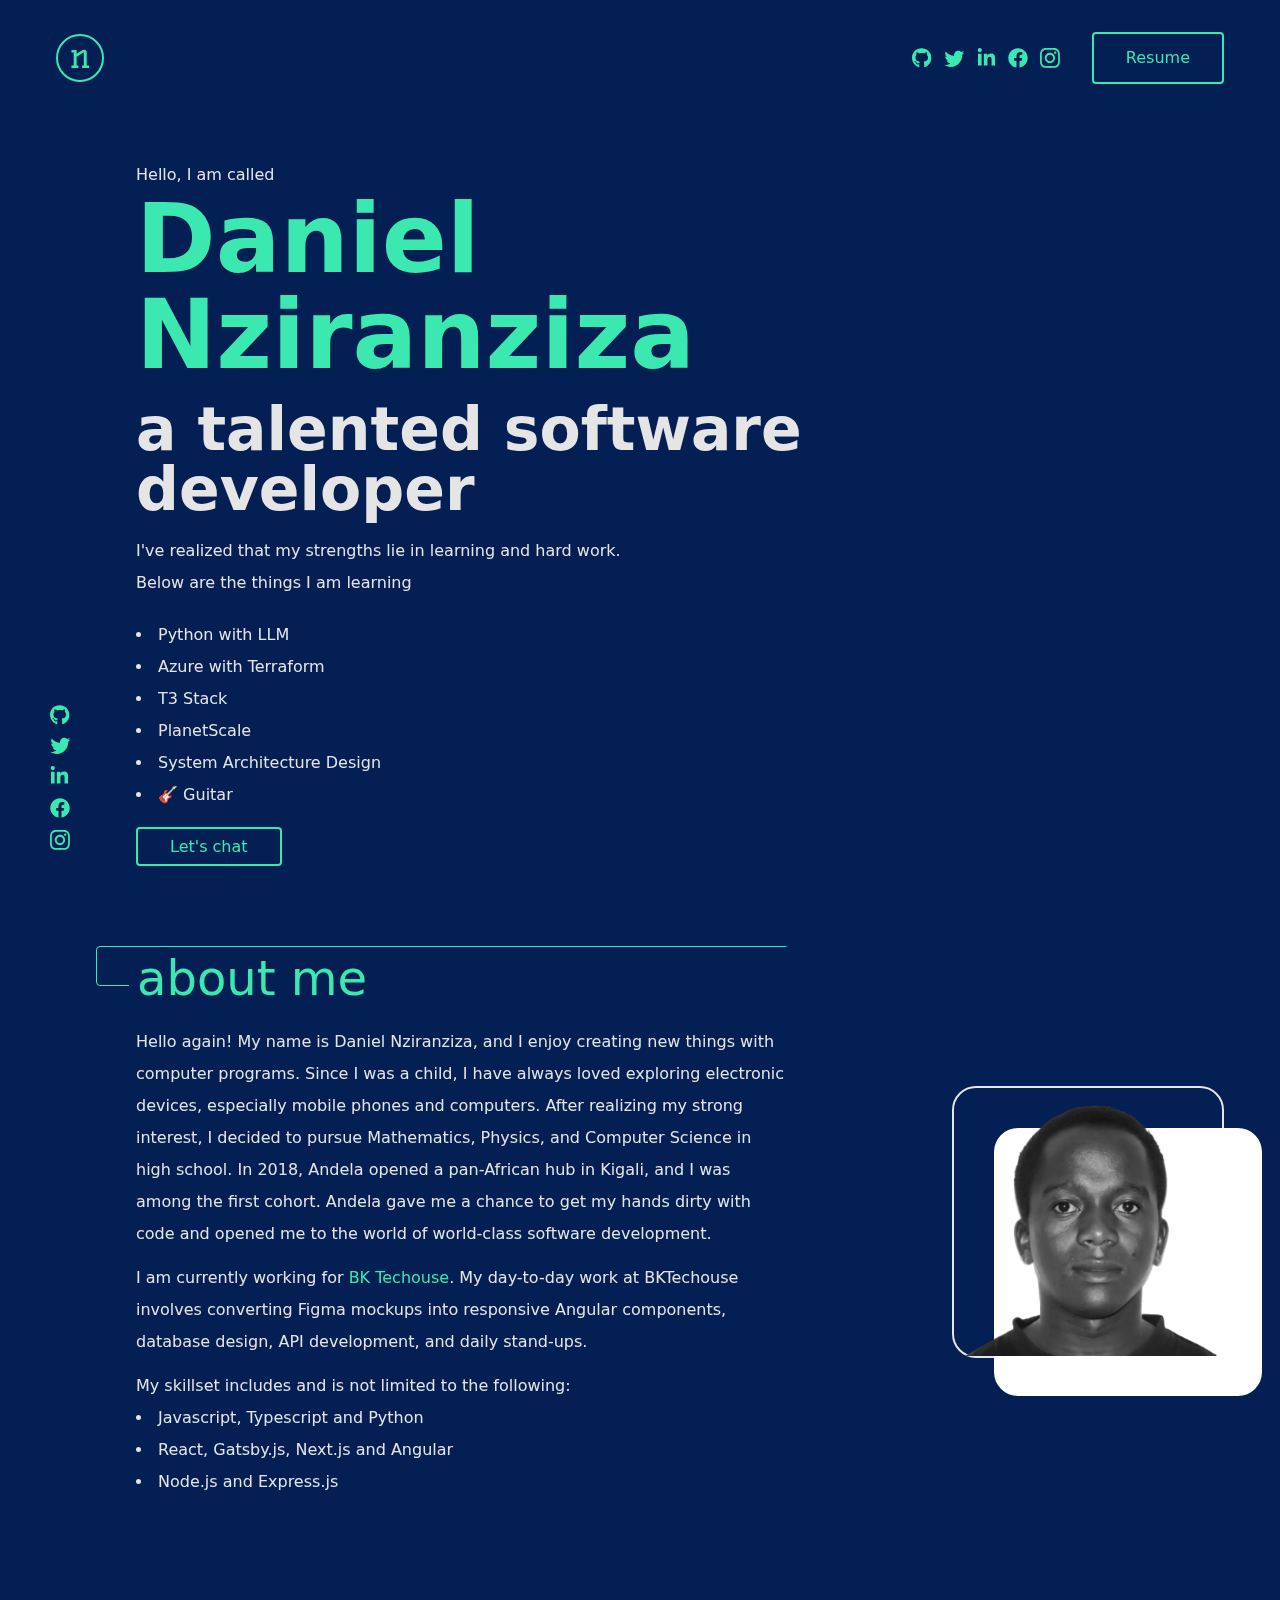
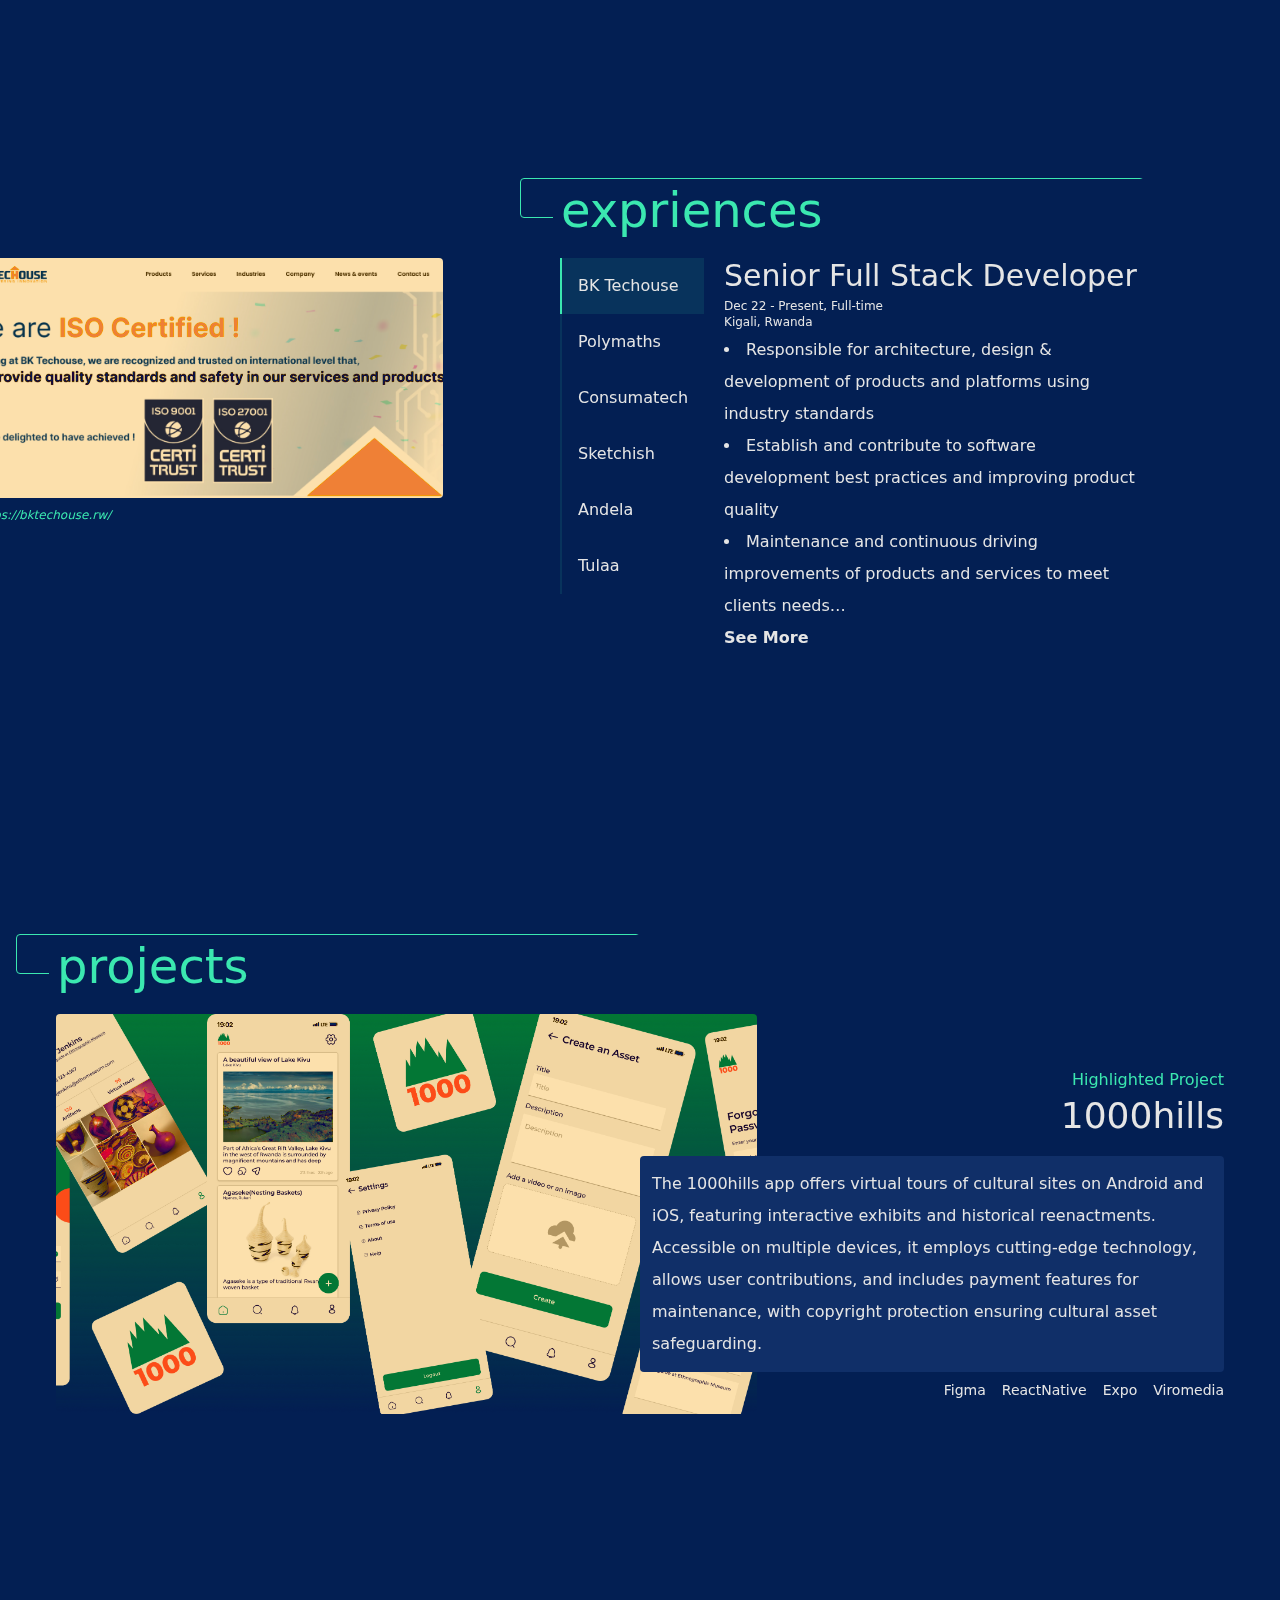
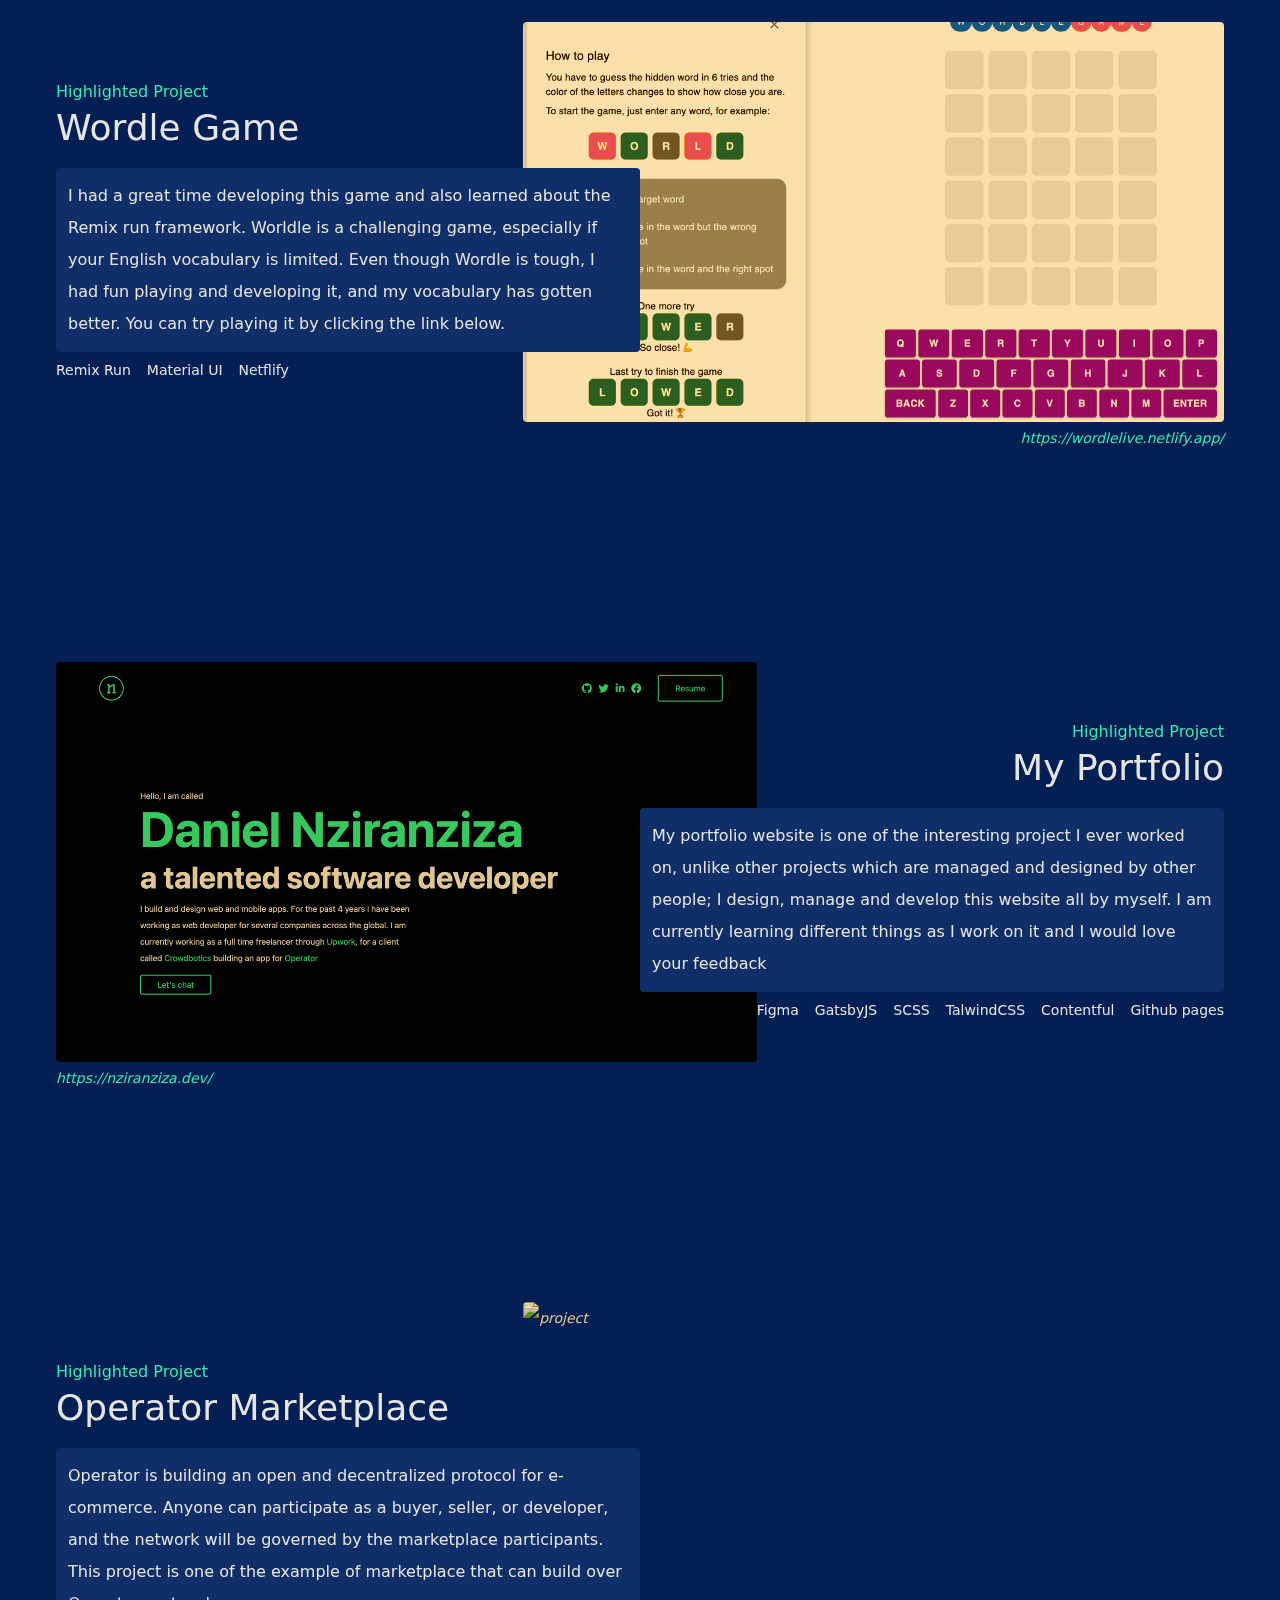
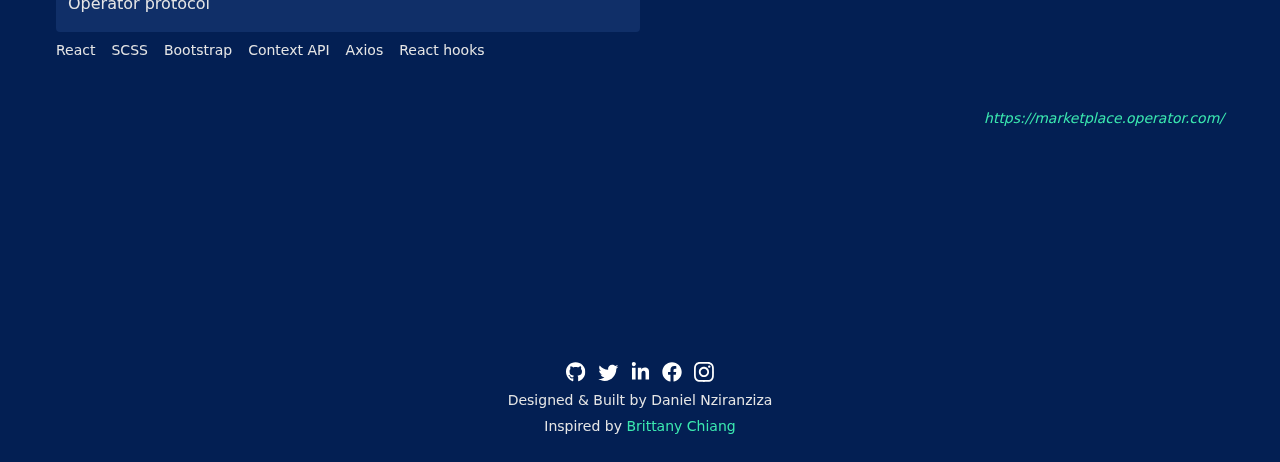
==== commit b6e232f3: "2024 update 1" ====
--- a/index.html
+++ b/index.html
@@ -1,23 +1,47 @@
-<!DOCTYPE html><html><head><meta charSet="utf-8"/><meta http-equiv="x-ua-compatible" content="ie=edge"/><meta name="viewport" content="width=device-width, initial-scale=1, shrink-to-fit=no"/><meta data-react-helmet="true" name="twitter:image" content="/static/mp-e6984bd79dd4cee473106ab327fc6315.png"/><meta data-react-helmet="true" name="twitter:description" content="Hello, I am called Daniel Nziranziza a talented software developer.
-  I build and design web and mobile apps. For the past 4 years I have been working as web developer for several companies across the global. 
-  I am currently working as a full time freelancer through Upwork, for a client called Crowdbotics building an app for Operator"/><meta data-react-helmet="true" name="twitter:title" content="Daniel Nziranziza - Portfolio"/><meta data-react-helmet="true" name="twitter:card" content="summary"/><meta data-react-helmet="true" property="og:description" content="Hello, I am called Daniel Nziranziza a talented software developer.
-  I build and design web and mobile apps. For the past 4 years I have been working as web developer for several companies across the global. 
-  I am currently working as a full time freelancer through Upwork, for a client called Crowdbotics building an app for Operator"/><meta data-react-helmet="true" property="og:url" content="https://nziranziza.github.io/nziranziza"/><meta data-react-helmet="true" property="og:image" content="/static/mp-e6984bd79dd4cee473106ab327fc6315.png"/><meta data-react-helmet="true" property="og:type" content="article"/><meta data-react-helmet="true" property="og:title" content="Daniel Nziranziza - Portfolio"/><meta data-react-helmet="true" name="author" content="Daniel Nziranziza"/><meta data-react-helmet="true" name="keywords" content="Daniel, Nziranziza, React, ReactJS, Gatsby, GatsbyJS, TailwindCSS, Tailwind, CSS, Bootstrap, Contentful, Upwork, Operator, Polymaths, Polymathlabs
-  Portfolio, Web design, Web development, Software, Software development, Software Engineering, Angular, AngularJS"/><meta data-react-helmet="true" name="description" content="Hello, I am called Daniel Nziranziza a talented software developer.
-  I build and design web and mobile apps. For the past 4 years I have been working as web developer for several companies across the global. 
-  I am currently working as a full time freelancer through Upwork, for a client called Crowdbotics building an app for Operator"/><meta name="generator" content="Gatsby 4.9.0"/><style data-href="/styles.912f2a91bc14059ed2ae.css" data-identity="gatsby-global-css">/*
-! tailwindcss v3.0.23 | MIT License | https://tailwindcss.com
-*/*,:after,:before{border:0 solid;box-sizing:border-box}:after,:before{--tw-content:""}html{-webkit-text-size-adjust:100%;font-family:ui-sans-serif,system-ui,-apple-system,BlinkMacSystemFont,Segoe UI,Roboto,Helvetica Neue,Arial,Noto Sans,sans-serif,Apple Color Emoji,Segoe UI Emoji,Segoe UI Symbol,Noto Color Emoji;line-height:1.5;-moz-tab-size:4;-o-tab-size:4;tab-size:4}body{line-height:inherit;margin:0}hr{border-top-width:1px;color:inherit;height:0}abbr:where([title]){-webkit-text-decoration:underline dotted;text-decoration:underline dotted}h1,h2,h3,h4,h5,h6{font-size:inherit;font-weight:inherit}a{color:inherit;text-decoration:inherit}b,strong{font-weight:bolder}code,kbd,pre,samp{font-family:ui-monospace,SFMono-Regular,Menlo,Monaco,Consolas,Liberation Mono,Courier New,monospace;font-size:1em}small{font-size:80%}sub,sup{font-size:75%;line-height:0;position:relative;vertical-align:baseline}sub{bottom:-.25em}sup{top:-.5em}table{border-collapse:collapse;border-color:inherit;text-indent:0}button,input,optgroup,select,textarea{color:inherit;font-family:inherit;font-size:100%;line-height:inherit;margin:0;padding:0}button,select{text-transform:none}[type=button],[type=reset],[type=submit],button{-webkit-appearance:button;background-color:transparent;background-image:none}:-moz-focusring{outline:auto}:-moz-ui-invalid{box-shadow:none}progress{vertical-align:baseline}::-webkit-inner-spin-button,::-webkit-outer-spin-button{height:auto}[type=search]{-webkit-appearance:textfield;outline-offset:-2px}::-webkit-search-decoration{-webkit-appearance:none}::-webkit-file-upload-button{-webkit-appearance:button;font:inherit}summary{display:list-item}blockquote,dd,dl,figure,h1,h2,h3,h4,h5,h6,hr,p,pre{margin:0}fieldset{margin:0}fieldset,legend{padding:0}menu,ol,ul{list-style:none;margin:0;padding:0}textarea{resize:vertical}input::-moz-placeholder,textarea::-moz-placeholder{color:#9ca3af;opacity:1}input:-ms-input-placeholder,textarea:-ms-input-placeholder{color:#9ca3af;opacity:1}input::placeholder,textarea::placeholder{color:#9ca3af;opacity:1}[role=button],button{cursor:pointer}:disabled{cursor:default}audio,canvas,embed,iframe,img,object,svg,video{display:block;vertical-align:middle}img,video{height:auto;max-width:100%}[hidden]{display:none}*,:after,:before{--tw-translate-x:0;--tw-translate-y:0;--tw-rotate:0;--tw-skew-x:0;--tw-skew-y:0;--tw-scale-x:1;--tw-scale-y:1;--tw-pan-x: ;--tw-pan-y: ;--tw-pinch-zoom: ;--tw-scroll-snap-strictness:proximity;--tw-ordinal: ;--tw-slashed-zero: ;--tw-numeric-figure: ;--tw-numeric-spacing: ;--tw-numeric-fraction: ;--tw-ring-inset: ;--tw-ring-offset-width:0px;--tw-ring-offset-color:#fff;--tw-ring-color:rgba(59,130,246,.5);--tw-ring-offset-shadow:0 0 #0000;--tw-ring-shadow:0 0 #0000;--tw-shadow:0 0 #0000;--tw-shadow-colored:0 0 #0000;--tw-blur: ;--tw-brightness: ;--tw-contrast: ;--tw-grayscale: ;--tw-hue-rotate: ;--tw-invert: ;--tw-saturate: ;--tw-sepia: ;--tw-drop-shadow: ;--tw-backdrop-blur: ;--tw-backdrop-brightness: ;--tw-backdrop-contrast: ;--tw-backdrop-grayscale: ;--tw-backdrop-hue-rotate: ;--tw-backdrop-invert: ;--tw-backdrop-opacity: ;--tw-backdrop-saturate: ;--tw-backdrop-sepia: }.fixed{position:fixed}.absolute{position:absolute}.relative{position:relative}.sticky{position:-webkit-sticky;position:sticky}.right-0{right:0}.top-0{top:0}.left-\[50px\]{left:50px}.bottom-\[50px\]{bottom:50px}.z-10{z-index:10}.z-30{z-index:30}.z-20{z-index:20}.clear-both{clear:both}.mx-auto{margin-left:auto;margin-right:auto}.my-5{margin-bottom:1.25rem;margin-top:1.25rem}.mt-20{margin-top:5rem}.mb-3{margin-bottom:.75rem}.-ml-\[15\%\]{margin-left:-15%}.mt-2{margin-top:.5rem}.mb-1{margin-bottom:.25rem}.mt-10{margin-top:2.5rem}.mr-3{margin-right:.75rem}.mb-5{margin-bottom:1.25rem}.mr-4{margin-right:1rem}.mt-8{margin-top:2rem}.mt-3{margin-top:.75rem}.ml-3{margin-left:.75rem}.mb-2{margin-bottom:.5rem}.ml-4{margin-left:1rem}.mb-20{margin-bottom:5rem}.mb-10{margin-bottom:2.5rem}.-ml-2{margin-left:-.5rem}.block{display:block}.inline-block{display:inline-block}.flex{display:flex}.hidden{display:none}.h-\[240px\]{height:240px}.h-screen{height:100vh}.h-full{height:100%}.h-\[250px\]{height:250px}.h-\[30px\]{height:30px}.min-h-\[calc\(100vh-70px\)\]{min-height:calc(100vh - 70px)}.min-h-screen{min-height:100vh}.w-full{width:100%}.w-\[85\%\]{width:85%}.w-\[40\%\]{width:40%}.w-1\/2{width:50%}.w-\[calc\(100\%-1rem\)\]{width:calc(100% - 1rem)}.max-w-7xl{max-width:80rem}.transform{transform:translate(var(--tw-translate-x),var(--tw-translate-y)) rotate(var(--tw-rotate)) skewX(var(--tw-skew-x)) skewY(var(--tw-skew-y)) scaleX(var(--tw-scale-x)) scaleY(var(--tw-scale-y))}.cursor-pointer{cursor:pointer}.list-inside{list-style-position:inside}.list-disc{list-style-type:disc}.flex-row-reverse{flex-direction:row-reverse}.flex-col{flex-direction:column}.flex-col-reverse{flex-direction:column-reverse}.flex-wrap{flex-wrap:wrap}.items-end{align-items:flex-end}.items-center{align-items:center}.justify-end{justify-content:flex-end}.justify-center{justify-content:center}.justify-between{justify-content:space-between}.self-end{align-self:flex-end}.overflow-auto{overflow:auto}.overflow-hidden{overflow:hidden}.\!overflow-visible{overflow:visible!important}.whitespace-nowrap{white-space:nowrap}.rounded-3xl{border-radius:1.5rem}.rounded{border-radius:.25rem}.border-2{border-width:2px}.border{border-width:1px}.border-b-2{border-bottom-width:2px}.border-solid{border-style:solid}.border-secondary{--tw-border-opacity:1;border-color:rgb(59 232 176/var(--tw-border-opacity))}.border-secondary\/\[0\.1\]{border-color:rgba(59,232,176,.1)}.bg-secondary\/\[0\.1\]{background-color:rgba(59,232,176,.1)}.bg-primary\/50{background-color:rgba(3,31,83,.5)}.bg-primary{--tw-bg-opacity:1;background-color:rgb(3 31 83/var(--tw-bg-opacity))}.bg-altprimary{--tw-bg-opacity:1;background-color:rgb(16 47 104/var(--tw-bg-opacity))}.object-cover{-o-object-fit:cover;object-fit:cover}.p-3{padding:.75rem}.py-2{padding-bottom:.5rem;padding-top:.5rem}.px-8{padding-left:2rem;padding-right:2rem}.py-3{padding-bottom:.75rem;padding-top:.75rem}.px-4{padding-left:1rem;padding-right:1rem}.py-5{padding-bottom:1.25rem;padding-top:1.25rem}.pb-20{padding-bottom:5rem}.pl-2{padding-left:.5rem}.pb-3{padding-bottom:.75rem}.pt-8{padding-top:2rem}.pl-10{padding-left:2.5rem}.pt-\[5px\]{padding-top:5px}.text-left{text-align:left}.text-center{text-align:center}.text-right{text-align:right}.text-xs{font-size:.75rem;line-height:1rem}.text-3xl{font-size:1.875rem;line-height:2.25rem}.text-sm{font-size:.875rem;line-height:1.25rem}.text-5xl{font-size:3rem;line-height:1}.font-medium{font-weight:500}.font-light{font-weight:300}.font-bold{font-weight:700}.italic{font-style:italic}.leading-tight{line-height:1.25}.text-secondary{--tw-text-opacity:1;color:rgb(59 232 176/var(--tw-text-opacity))}.mix-blend-difference{mix-blend-mode:difference}.backdrop-blur-lg{--tw-backdrop-blur:blur(16px)}.backdrop-blur-lg,.backdrop-blur-sm{-webkit-backdrop-filter:var(--tw-backdrop-blur) var(--tw-backdrop-brightness) var(--tw-backdrop-contrast) var(--tw-backdrop-grayscale) var(--tw-backdrop-hue-rotate) var(--tw-backdrop-invert) var(--tw-backdrop-opacity) var(--tw-backdrop-saturate) var(--tw-backdrop-sepia);backdrop-filter:var(--tw-backdrop-blur) var(--tw-backdrop-brightness) var(--tw-backdrop-contrast) var(--tw-backdrop-grayscale) var(--tw-backdrop-hue-rotate) var(--tw-backdrop-invert) var(--tw-backdrop-opacity) var(--tw-backdrop-saturate) var(--tw-backdrop-sepia)}.backdrop-blur-sm{--tw-backdrop-blur:blur(4px)}.transition-all{transition-property:all;transition-timing-function:cubic-bezier(.4,0,.2,1)}.duration-150,.transition-all{transition-duration:.15s}.ease-in-out{transition-timing-function:cubic-bezier(.4,0,.2,1)}*{--tw-text-opacity:1;color:rgb(229 229 229/var(--tw-text-opacity));line-height:2rem}body{--tw-bg-opacity:1;background-color:rgb(3 31 83/var(--tw-bg-opacity))}.container{max-width:960px}.profile-pic img{filter:grayscale(100%) contrast(1);mix-blend-mode:multiply;z-index:1}.profile-pic img,.profile-pic img:hover{transition:all 1s cubic-bezier(.645,.045,.355,1)}.profile-pic img:hover{filter:unset;mix-blend-mode:unset}.profile-pic:after{background-color:#fff;border-radius:1.5rem;content:"";display:inline-block;height:100%;left:15%;position:absolute;top:15%;width:100%;z-index:-1px}.after\:bg-primary:after{--tw-bg-opacity:1;background-color:rgb(3 31 83/var(--tw-bg-opacity));content:var(--tw-content)}.hover\:bg-secondary\/\[0\.1\]:hover{background-color:rgba(59,232,176,.1)}.hover\:text-secondary\/90:hover{color:rgba(59,232,176,.9)}.hover\:mix-blend-normal:hover{mix-blend-mode:normal}@media (min-width:640px){.sm\:w-2\/4{width:50%}.sm\:px-6{padding-left:1.5rem;padding-right:1.5rem}.sm\:text-6xl{font-size:3.75rem;line-height:1}.sm\:text-4xl{font-size:2.25rem;line-height:2.5rem}}@media (min-width:768px){.md\:static{position:static}.md\:absolute{position:absolute}.md\:right-0{right:0}.md\:left-0{left:0}.md\:ml-0{margin-left:0}.md\:ml-5{margin-left:1.25rem}.md\:mt-0{margin-top:0}.md\:ml-20{margin-left:5rem}.md\:mb-4{margin-bottom:1rem}.md\:mr-8{margin-right:2rem}.md\:mr-3{margin-right:.75rem}.md\:mb-0{margin-bottom:0}.md\:block{display:block}.md\:flex{display:flex}.md\:hidden{display:none}.md\:w-\[35\%\]{width:35%}.md\:w-3\/5{width:60%}.md\:w-2\/4{width:50%}.md\:max-w-\[60\%\]{max-width:60%}.md\:max-w-\[80\%\]{max-width:80%}.md\:flex-row{flex-direction:row}.md\:flex-col{flex-direction:column}.md\:items-center{align-items:center}.md\:overflow-visible{overflow:visible}.md\:border-b-0{border-bottom-width:0}.md\:border-l-2{border-left-width:2px}.md\:px-14{padding-left:3.5rem;padding-right:3.5rem}.md\:text-8xl{font-size:6rem;line-height:1}.md\:text-6xl{font-size:3.75rem;line-height:1}}@media (min-width:1024px){.lg\:top-\[12\.5\%\]{top:12.5%}.lg\:ml-20{margin-left:5rem}.lg\:mt-0{margin-top:0}.lg\:mr-20{margin-right:5rem}.lg\:-ml-20{margin-left:-5rem}.lg\:mt-\[200px\]{margin-top:200px}.lg\:-ml-10{margin-left:-2.5rem}.lg\:block{display:block}.lg\:h-\[400px\]{height:400px}.lg\:h-\[40px\]{height:40px}.lg\:w-\[25\%\]{width:25%}.lg\:w-\[50\%\]{width:50%}.lg\:w-full{width:100%}.lg\:max-w-\[80\%\]{max-width:80%}.lg\:max-w-\[60\%\]{max-width:60%}.lg\:pt-\[15px\]{padding-top:15px}.lg\:text-4xl{font-size:2.25rem;line-height:2.5rem}.lg\:text-5xl{font-size:3rem;line-height:1}}</style><style>.gatsby-image-wrapper{position:relative;overflow:hidden}.gatsby-image-wrapper picture.object-fit-polyfill{position:static!important}.gatsby-image-wrapper img{bottom:0;height:100%;left:0;margin:0;max-width:none;padding:0;position:absolute;right:0;top:0;width:100%;object-fit:cover}.gatsby-image-wrapper [data-main-image]{opacity:0;transform:translateZ(0);transition:opacity .25s linear;will-change:opacity}.gatsby-image-wrapper-constrained{display:inline-block;vertical-align:top}</style><noscript><style>.gatsby-image-wrapper noscript [data-main-image]{opacity:1!important}.gatsby-image-wrapper [data-placeholder-image]{opacity:0!important}</style></noscript><script type="module">const e="undefined"!=typeof HTMLImageElement&&"loading"in HTMLImageElement.prototype;e&&document.body.addEventListener("load",(function(e){if(void 0===e.target.dataset.mainImage)return;if(void 0===e.target.dataset.gatsbyImageSsr)return;const t=e.target;let a=null,n=t;for(;null===a&&n;)void 0!==n.parentNode.dataset.gatsbyImageWrapper&&(a=n.parentNode),n=n.parentNode;const o=a.querySelector("[data-placeholder-image]"),r=new Image;r.src=t.currentSrc,r.decode().catch((()=>{})).then((()=>{t.style.opacity=1,o&&(o.style.opacity=0,o.style.transition="opacity 500ms linear")}))}),!0);</script><title data-react-helmet="true">Daniel Nziranziza - Portfolio</title><link data-react-helmet="true" rel="icon" type="image/png" href="/static/logo-ed9f3795105a61728c009c61c3dfbc36.png"/><link rel="sitemap" type="application/xml" href="/sitemap/sitemap-index.xml"/><link href="https://fonts.googleapis.com/css?family=Limelight&amp;display=swap" rel="stylesheet"/><link as="script" rel="preload" href="/webpack-runtime-a57ae52dfc195387e748.js"/><link as="script" rel="preload" href="/framework-ca9f1b5452e815860491.js"/><link as="script" rel="preload" href="/app-e6d98406fe458f86098c.js"/><link as="script" rel="preload" href="/component---src-pages-index-tsx-e9c41eb66c42e3a5e241.js"/><link as="fetch" rel="preload" href="/page-data/index/page-data.json" crossorigin="anonymous"/><link as="fetch" rel="preload" href="/page-data/app-data.json" crossorigin="anonymous"/></head><body><div id="___gatsby"><div style="outline:none" tabindex="-1" id="gatsby-focus-wrapper"><main class="bg-primary min-h-screen"><div class="sticky top-0 bg-primary/50 z-20 backdrop-blur-sm"><nav class="max-w-7xl mx-auto px-4 sm:px-6 md:px-14 pb-3 pt-8 flex justify-between md:items-center relative"><svg width="48" height="48" viewBox="0 0 48 48" fill="none" xmlns="http://www.w3.org/2000/svg"><circle cx="24" cy="24" r="23" stroke="#3BE8B0" stroke-width="2"></circle><path d="M27.896 15.64C29.768 15.64 30.704 16.564 30.704 18.412V31.552H33.008V34H26.06V31.552H27.788V18.16L20.624 22.66V31.552H22.388V34H15.44V31.552H17.708V18.412H15.44V16H20.624V19.744L26.6 16C26.984 15.76 27.416 15.64 27.896 15.64Z" fill="#3BE8B0"></path></svg><div class="md:hidden"><svg width="35" height="25" viewBox="0 0 35 25" fill="none" xmlns="http://www.w3.org/2000/svg"><path d="M0 1.5625H35" stroke="#3BE8B0" stroke-width="2"></path><line x1="8.02087" y1="13.5833" x2="35" y2="13.5833" stroke="#3BE8B0" stroke-width="2"></line><line x1="16.0416" y1="24" x2="35" y2="24" stroke="#3BE8B0" stroke-width="2"></line></svg></div><div class="md:flex hidden"><div class="items-center hidden md:flex"><button class="mr-4 mt-8 md:hidden self-end"><svg width="24" height="22" viewBox="0 0 24 22" fill="none" xmlns="http://www.w3.org/2000/svg"><line x1="2.70711" y1="1.29289" x2="22.7061" y2="21.2919" stroke="#3BE8B0" stroke-width="2"></line><line x1="1.29289" y1="21.2929" x2="21.2929" y2="1.29289" stroke="#3BE8B0" stroke-width="2"></line></svg></button><div class="flex items-center md:mr-8 flex-col md:flex-row mt-10 md:mt-0"><a href="https://github.com/Nziranziza" target="_blank"><svg class="md:mr-3 md:mb-0 mb-3" width="20" height="20" viewBox="0 0 20 20" fill="none" xmlns="http://www.w3.org/2000/svg"><g clip-path="url(#clip0_43_66)"><path d="M6.48047 15.5234C6.48047 15.6016 6.39062 15.6641 6.27734 15.6641C6.14844 15.6758 6.05859 15.6133 6.05859 15.5234C6.05859 15.4453 6.14844 15.3828 6.26172 15.3828C6.37891 15.3711 6.48047 15.4336 6.48047 15.5234ZM5.26562 15.3477C5.23828 15.4258 5.31641 15.5156 5.43359 15.5391C5.53516 15.5781 5.65234 15.5391 5.67578 15.4609C5.69922 15.3828 5.625 15.293 5.50781 15.2578C5.40625 15.2305 5.29297 15.2695 5.26562 15.3477ZM6.99219 15.2812C6.87891 15.3086 6.80078 15.3828 6.8125 15.4727C6.82422 15.5508 6.92578 15.6016 7.04297 15.5742C7.15625 15.5469 7.23438 15.4727 7.22266 15.3945C7.21094 15.3203 7.10547 15.2695 6.99219 15.2812ZM9.5625 0.3125C4.14453 0.3125 0 4.42578 0 9.84375C0 14.1758 2.72656 17.8828 6.62109 19.1875C7.12109 19.2773 7.29688 18.9688 7.29688 18.7148C7.29688 18.4727 7.28516 17.1367 7.28516 16.3164C7.28516 16.3164 4.55078 16.9023 3.97656 15.1523C3.97656 15.1523 3.53125 14.0156 2.89062 13.7227C2.89062 13.7227 1.99609 13.1094 2.95312 13.1211C2.95312 13.1211 3.92578 13.1992 4.46094 14.1289C5.31641 15.6367 6.75 15.2031 7.30859 14.9453C7.39844 14.3203 7.65234 13.8867 7.93359 13.6289C5.75 13.3867 3.54688 13.0703 3.54688 9.3125C3.54688 8.23828 3.84375 7.69922 4.46875 7.01172C4.36719 6.75781 4.03516 5.71094 4.57031 4.35938C5.38672 4.10547 7.26562 5.41406 7.26562 5.41406C8.04688 5.19531 8.88672 5.08203 9.71875 5.08203C10.5508 5.08203 11.3906 5.19531 12.1719 5.41406C12.1719 5.41406 14.0508 4.10156 14.8672 4.35938C15.4023 5.71484 15.0703 6.75781 14.9688 7.01172C15.5938 7.70312 15.9766 8.24219 15.9766 9.3125C15.9766 13.082 13.6758 13.3828 11.4922 13.6289C11.8516 13.9375 12.1562 14.5234 12.1562 15.4414C12.1562 16.7578 12.1445 18.3867 12.1445 18.707C12.1445 18.9609 12.3242 19.2695 12.8203 19.1797C16.7266 17.8828 19.375 14.1758 19.375 9.84375C19.375 4.42578 14.9805 0.3125 9.5625 0.3125ZM3.79688 13.7852C3.74609 13.8242 3.75781 13.9141 3.82422 13.9883C3.88672 14.0508 3.97656 14.0781 4.02734 14.0273C4.07812 13.9883 4.06641 13.8984 4 13.8242C3.9375 13.7617 3.84766 13.7344 3.79688 13.7852ZM3.375 13.4688C3.34766 13.5195 3.38672 13.582 3.46484 13.6211C3.52734 13.6602 3.60547 13.6484 3.63281 13.5938C3.66016 13.543 3.62109 13.4805 3.54297 13.4414C3.46484 13.418 3.40234 13.4297 3.375 13.4688ZM4.64062 14.8594C4.57812 14.9102 4.60156 15.0273 4.69141 15.1016C4.78125 15.1914 4.89453 15.2031 4.94531 15.1406C4.99609 15.0898 4.97266 14.9727 4.89453 14.8984C4.80859 14.8086 4.69141 14.7969 4.64062 14.8594ZM4.19531 14.2852C4.13281 14.3242 4.13281 14.4258 4.19531 14.5156C4.25781 14.6055 4.36328 14.6445 4.41406 14.6055C4.47656 14.5547 4.47656 14.4531 4.41406 14.3633C4.35938 14.2734 4.25781 14.2344 4.19531 14.2852Z" fill="#3BE8B0"></path></g><defs><clipPath id="clip0_43_66"><rect width="19.375" height="20" fill="white"></rect></clipPath></defs></svg></a><a href="https://twitter.com/NziranzizaD" target="_blank"><svg class="md:mr-3 md:mb-0 mb-3" width="21" height="17" viewBox="0 0 21 17" fill="none" xmlns="http://www.w3.org/2000/svg"><path d="M18.2775 4.71489C18.2902 4.89255 18.2902 5.07024 18.2902 5.2479C18.2902 10.6666 14.1658 16.9103 6.62776 16.9103C4.30541 16.9103 2.14807 16.2377 0.333344 15.0702C0.663304 15.1083 0.980531 15.121 1.32319 15.121C3.2394 15.121 5.00338 14.4738 6.41201 13.3697C4.60998 13.3316 3.09983 12.1515 2.57952 10.5271C2.83334 10.5651 3.08713 10.5905 3.35366 10.5905C3.72166 10.5905 4.08971 10.5397 4.43233 10.4509C2.55416 10.0702 1.14549 8.42048 1.14549 6.42809V6.37735C1.69116 6.68192 2.32573 6.87227 2.99827 6.89762C1.8942 6.16157 1.17088 4.90524 1.17088 3.48391C1.17088 2.72251 1.37389 2.02454 1.72924 1.4154C3.74701 3.9027 6.78002 5.52704 10.181 5.70473C10.1176 5.40016 10.0795 5.08294 10.0795 4.76567C10.0795 2.50677 11.9069 0.666687 14.1785 0.666687C15.3587 0.666687 16.4246 1.16161 17.1734 1.9611C18.0997 1.78344 18.9881 1.44079 19.7749 0.971257C19.4703 1.92305 18.8231 2.72255 17.9729 3.23012C18.7978 3.14134 19.5972 2.91286 20.3333 2.59563C19.775 3.40778 19.077 4.1311 18.2775 4.71489Z" fill="#3BE8B0"></path></svg></a><a href="https://www.linkedin.com/in/nziranziza/" target="_blank"><svg class="md:mr-3 md:mb-0 mb-3" width="19" height="20" viewBox="0 0 19 20" fill="none" xmlns="http://www.w3.org/2000/svg"><g clip-path="url(#clip0_43_60)"><path d="M4.58384 17.5001H0.955719V5.81647H4.58384V17.5001ZM2.76783 4.22272C1.60767 4.22272 0.666656 3.26178 0.666656 2.10163C0.666657 1.54436 0.888029 1.00992 1.28208 0.615876C1.67612 0.22183 2.21056 0.000457764 2.76783 0.000457764C3.32509 0.000457764 3.85953 0.22183 4.25358 0.615876C4.64763 1.00992 4.869 1.54436 4.869 2.10163C4.869 3.26178 3.92759 4.22272 2.76783 4.22272ZM18.1628 17.5001H14.5424V11.8126C14.5424 10.4571 14.5151 8.71881 12.6561 8.71881C10.7698 8.71881 10.4807 10.1915 10.4807 11.7149V17.5001H6.8565V5.81647H10.3362V7.41022H10.387C10.8713 6.49225 12.0545 5.5235 13.8198 5.5235C17.4917 5.5235 18.1667 7.94147 18.1667 11.0821V17.5001H18.1628Z" fill="#3BE8B0"></path></g><defs><clipPath id="clip0_43_60"><rect width="17.5" height="20" fill="white" transform="translate(0.666656)"></rect></clipPath></defs></svg></a><a href="https://www.facebook.com/nziranziza.daniel" target="_blank"><svg width="20" height="20" viewBox="0 0 20 20" fill="none" xmlns="http://www.w3.org/2000/svg"><path d="M19.6875 10C19.6875 4.64844 15.3516 0.3125 10 0.3125C4.64844 0.3125 0.3125 4.64844 0.3125 10C0.3125 14.8352 3.85508 18.843 8.48633 19.5703V12.8004H6.02539V10H8.48633V7.86562C8.48633 5.43789 9.93164 4.09687 12.1453 4.09687C13.2055 4.09687 14.3141 4.28594 14.3141 4.28594V6.66875H13.0922C11.8891 6.66875 11.5137 7.41562 11.5137 8.18164V10H14.2004L13.7707 12.8004H11.5137V19.5703C16.1449 18.843 19.6875 14.8352 19.6875 10Z" fill="#3BE8B0"></path></svg></a></div><a href="./resume.pdf" class="border-secondary text-secondary border-solid border-2 py-2 px-8 rounded mt-3 md:mt-0" target="blank">Resume</a></div></div></nav></div><div class="max-w-7xl mx-auto px-4 sm:px-6 md:px-14"><div class="fixed hidden lg:block left-[50px] bottom-[50px] z-30"><a href="https://github.com/Nziranziza" target="_blank"><svg class="mb-3" width="20" height="20" viewBox="0 0 20 20" fill="none" xmlns="http://www.w3.org/2000/svg"><g clip-path="url(#clip0_43_66)"><path d="M6.48047 15.5234C6.48047 15.6016 6.39062 15.6641 6.27734 15.6641C6.14844 15.6758 6.05859 15.6133 6.05859 15.5234C6.05859 15.4453 6.14844 15.3828 6.26172 15.3828C6.37891 15.3711 6.48047 15.4336 6.48047 15.5234ZM5.26562 15.3477C5.23828 15.4258 5.31641 15.5156 5.43359 15.5391C5.53516 15.5781 5.65234 15.5391 5.67578 15.4609C5.69922 15.3828 5.625 15.293 5.50781 15.2578C5.40625 15.2305 5.29297 15.2695 5.26562 15.3477ZM6.99219 15.2812C6.87891 15.3086 6.80078 15.3828 6.8125 15.4727C6.82422 15.5508 6.92578 15.6016 7.04297 15.5742C7.15625 15.5469 7.23438 15.4727 7.22266 15.3945C7.21094 15.3203 7.10547 15.2695 6.99219 15.2812ZM9.5625 0.3125C4.14453 0.3125 0 4.42578 0 9.84375C0 14.1758 2.72656 17.8828 6.62109 19.1875C7.12109 19.2773 7.29688 18.9688 7.29688 18.7148C7.29688 18.4727 7.28516 17.1367 7.28516 16.3164C7.28516 16.3164 4.55078 16.9023 3.97656 15.1523C3.97656 15.1523 3.53125 14.0156 2.89062 13.7227C2.89062 13.7227 1.99609 13.1094 2.95312 13.1211C2.95312 13.1211 3.92578 13.1992 4.46094 14.1289C5.31641 15.6367 6.75 15.2031 7.30859 14.9453C7.39844 14.3203 7.65234 13.8867 7.93359 13.6289C5.75 13.3867 3.54688 13.0703 3.54688 9.3125C3.54688 8.23828 3.84375 7.69922 4.46875 7.01172C4.36719 6.75781 4.03516 5.71094 4.57031 4.35938C5.38672 4.10547 7.26562 5.41406 7.26562 5.41406C8.04688 5.19531 8.88672 5.08203 9.71875 5.08203C10.5508 5.08203 11.3906 5.19531 12.1719 5.41406C12.1719 5.41406 14.0508 4.10156 14.8672 4.35938C15.4023 5.71484 15.0703 6.75781 14.9688 7.01172C15.5938 7.70312 15.9766 8.24219 15.9766 9.3125C15.9766 13.082 13.6758 13.3828 11.4922 13.6289C11.8516 13.9375 12.1562 14.5234 12.1562 15.4414C12.1562 16.7578 12.1445 18.3867 12.1445 18.707C12.1445 18.9609 12.3242 19.2695 12.8203 19.1797C16.7266 17.8828 19.375 14.1758 19.375 9.84375C19.375 4.42578 14.9805 0.3125 9.5625 0.3125ZM3.79688 13.7852C3.74609 13.8242 3.75781 13.9141 3.82422 13.9883C3.88672 14.0508 3.97656 14.0781 4.02734 14.0273C4.07812 13.9883 4.06641 13.8984 4 13.8242C3.9375 13.7617 3.84766 13.7344 3.79688 13.7852ZM3.375 13.4688C3.34766 13.5195 3.38672 13.582 3.46484 13.6211C3.52734 13.6602 3.60547 13.6484 3.63281 13.5938C3.66016 13.543 3.62109 13.4805 3.54297 13.4414C3.46484 13.418 3.40234 13.4297 3.375 13.4688ZM4.64062 14.8594C4.57812 14.9102 4.60156 15.0273 4.69141 15.1016C4.78125 15.1914 4.89453 15.2031 4.94531 15.1406C4.99609 15.0898 4.97266 14.9727 4.89453 14.8984C4.80859 14.8086 4.69141 14.7969 4.64062 14.8594ZM4.19531 14.2852C4.13281 14.3242 4.13281 14.4258 4.19531 14.5156C4.25781 14.6055 4.36328 14.6445 4.41406 14.6055C4.47656 14.5547 4.47656 14.4531 4.41406 14.3633C4.35938 14.2734 4.25781 14.2344 4.19531 14.2852Z" fill="#3BE8B0"></path></g><defs><clipPath id="clip0_43_66"><rect width="19.375" height="20" fill="white"></rect></clipPath></defs></svg></a><a href="https://twitter.com/NziranzizaD" target="_blank"><svg class="mb-3" width="21" height="17" viewBox="0 0 21 17" fill="none" xmlns="http://www.w3.org/2000/svg"><path d="M18.2775 4.71489C18.2902 4.89255 18.2902 5.07024 18.2902 5.2479C18.2902 10.6666 14.1658 16.9103 6.62776 16.9103C4.30541 16.9103 2.14807 16.2377 0.333344 15.0702C0.663304 15.1083 0.980531 15.121 1.32319 15.121C3.2394 15.121 5.00338 14.4738 6.41201 13.3697C4.60998 13.3316 3.09983 12.1515 2.57952 10.5271C2.83334 10.5651 3.08713 10.5905 3.35366 10.5905C3.72166 10.5905 4.08971 10.5397 4.43233 10.4509C2.55416 10.0702 1.14549 8.42048 1.14549 6.42809V6.37735C1.69116 6.68192 2.32573 6.87227 2.99827 6.89762C1.8942 6.16157 1.17088 4.90524 1.17088 3.48391C1.17088 2.72251 1.37389 2.02454 1.72924 1.4154C3.74701 3.9027 6.78002 5.52704 10.181 5.70473C10.1176 5.40016 10.0795 5.08294 10.0795 4.76567C10.0795 2.50677 11.9069 0.666687 14.1785 0.666687C15.3587 0.666687 16.4246 1.16161 17.1734 1.9611C18.0997 1.78344 18.9881 1.44079 19.7749 0.971257C19.4703 1.92305 18.8231 2.72255 17.9729 3.23012C18.7978 3.14134 19.5972 2.91286 20.3333 2.59563C19.775 3.40778 19.077 4.1311 18.2775 4.71489Z" fill="#3BE8B0"></path></svg></a><a href="https://www.linkedin.com/in/nziranziza/" target="_blank"><svg class="mb-3" width="19" height="20" viewBox="0 0 19 20" fill="none" xmlns="http://www.w3.org/2000/svg"><g clip-path="url(#clip0_43_60)"><path d="M4.58384 17.5001H0.955719V5.81647H4.58384V17.5001ZM2.76783 4.22272C1.60767 4.22272 0.666656 3.26178 0.666656 2.10163C0.666657 1.54436 0.888029 1.00992 1.28208 0.615876C1.67612 0.22183 2.21056 0.000457764 2.76783 0.000457764C3.32509 0.000457764 3.85953 0.22183 4.25358 0.615876C4.64763 1.00992 4.869 1.54436 4.869 2.10163C4.869 3.26178 3.92759 4.22272 2.76783 4.22272ZM18.1628 17.5001H14.5424V11.8126C14.5424 10.4571 14.5151 8.71881 12.6561 8.71881C10.7698 8.71881 10.4807 10.1915 10.4807 11.7149V17.5001H6.8565V5.81647H10.3362V7.41022H10.387C10.8713 6.49225 12.0545 5.5235 13.8198 5.5235C17.4917 5.5235 18.1667 7.94147 18.1667 11.0821V17.5001H18.1628Z" fill="#3BE8B0"></path></g><defs><clipPath id="clip0_43_60"><rect width="17.5" height="20" fill="white" transform="translate(0.666656)"></rect></clipPath></defs></svg></a><a href="https://www.facebook.com/nziranziza.daniel" target="_blank"><svg width="20" height="20" viewBox="0 0 20 20" fill="none" xmlns="http://www.w3.org/2000/svg"><path d="M19.6875 10C19.6875 4.64844 15.3516 0.3125 10 0.3125C4.64844 0.3125 0.3125 4.64844 0.3125 10C0.3125 14.8352 3.85508 18.843 8.48633 19.5703V12.8004H6.02539V10H8.48633V7.86562C8.48633 5.43789 9.93164 4.09687 12.1453 4.09687C13.2055 4.09687 14.3141 4.28594 14.3141 4.28594V6.66875H13.0922C11.8891 6.66875 11.5137 7.41562 11.5137 8.18164V10H14.2004L13.7707 12.8004H11.5137V19.5703C16.1449 18.843 19.6875 14.8352 19.6875 10Z" fill="#3BE8B0"></path></svg></a></div><div class="md:ml-20 min-h-[calc(100vh-70px)] flex items-center mb-5"><div class="lg:max-w-[80%]"><p>Hello, I am called</p><h1 class="text-secondary font-bold mb-3 md:mb-4 leading-tight text-5xl sm:text-6xl md:text-8xl">Daniel Nziranziza</h1><h2 class="font-bold leading-tight mb-3 md:mb-4 text-3xl sm:text-4xl md:text-6xl">a talented software developer</h2><p class="mb-5 md:max-w-[80%] lg:max-w-[60%]">I build and design web and mobile apps. For the past 4 years I have been working as web developer for several companies across the global. I am currently working as a full time freelancer through<!-- --> <a class="text-secondary hover:text-secondary/90" href="https://upwork.com/" target="_blank" rel="noreferrer">Upwork</a>, for a client called<!-- --> <a class="text-secondary hover:text-secondary/90" href="https://www.crowdbotics.com/" target="_blank" rel="noreferrer">Crowdbotics</a> <!-- -->building an app for<!-- --> <a class="text-secondary hover:text-secondary/90" href="https://www.operator.com/" target="_blank" rel="noreferrer">Operator</a></p><a class="border-secondary text-secondary border-solid border-2 py-2 px-8 rounded cursor-pointer">Let&#x27;s chat</a></div></div><div class="lg:ml-20 pb-20"><div class="flex justify-between items-center flex-col-reverse md:flex-row"><div class="w-full mt-20 lg:mt-0 md:max-w-[60%]"><h2 class="text-secondary after:bg-primary mb-10 lg:-ml-10 border border-solid border-secondary pl-10 rounded font-medium leading-tight text-3xl sm:text-4xl lg:text-5xl title relative h-[30px] lg:h-[40px]"><span class="bg-primary text-secondary inline-block w-[calc(100%-1rem)] lg:w-full absolute h-[30px] lg:h-[40px] pt-[5px] lg:pt-[15px] pl-2 -ml-2">about me</span></h2><p class="mb-3">Hello again! My name is Daniel Nziranziza, I enjoy creating new things with computer programs. Since I was a kind, I always loved exploring electronic devices especially mobile phones and computers. After realizing my strong interest I decided to pursue Mathematics, Physics and Computer Science in high school. 2018 Andela opened a pan african hub in Kigali and I was among the first cohort. Andela gave me a chance to get my hand dirt with code and opened me to the world of world class software developer</p><p class="mb-3">I am currently working for<!-- --> <a class="text-secondary hover:text-secondary/90" href="https://www.crowdbotics.com/" target="_blank" rel="noreferrer">Crowdbotics</a> <!-- -->through<!-- --> <a class="text-secondary hover:text-secondary/90" href="https://upwork.com/" target="_blank" rel="noreferrer">Upwork</a> <!-- -->building an app for<!-- --> <a class="text-secondary hover:text-secondary/90" href="https://www.operator.com/" target="_blank" rel="noreferrer">Operator</a>. My day to day work at crowdbotics involves converting figma mockup into responsive React components, Database design, API developement, Database design, Web 3 app development, PR reviews and Daily standups</p><p>My skillset includes and is not limited to the following:</p><ul class="list-disc list-inside"><li>Javascript and Typescript</li><li>React, Gatsby.js and Next.js</li><li>Node.js and Express.js</li></ul></div><div class="w-[85%] -ml-[15%] md:ml-0 md:w-[35%] lg:w-[25%]"><div data-gatsby-image-wrapper="" class="gatsby-image-wrapper gatsby-image-wrapper-constrained border-2 border-white border-solid rounded-3xl profile-pic relative !overflow-visible z-10"><div style="max-width:1358px;display:block"><img alt="" role="presentation" aria-hidden="true" src="data:image/svg+xml;charset=utf-8,%3Csvg height=&#x27;1358&#x27; width=&#x27;1358&#x27; xmlns=&#x27;http://www.w3.org/2000/svg&#x27; version=&#x27;1.1&#x27;%3E%3C/svg%3E" style="max-width:100%;display:block;position:static"/></div><div aria-hidden="true" data-placeholder-image="" style="opacity:1;transition:opacity 500ms linear;background-color:#080808;position:absolute;top:0;left:0;bottom:0;right:0"></div><picture><source type="image/webp" data-srcset="/static/46c3ed6aa4613af1cfedfbaf29e6541f/89ae4/profile.webp 340w,/static/46c3ed6aa4613af1cfedfbaf29e6541f/0d050/profile.webp 679w,/static/46c3ed6aa4613af1cfedfbaf29e6541f/e0297/profile.webp 1358w" sizes="(min-width: 1358px) 1358px, 100vw"/><img data-gatsby-image-ssr="" data-main-image="" style="opacity:0" sizes="(min-width: 1358px) 1358px, 100vw" decoding="async" loading="lazy" data-src="/static/46c3ed6aa4613af1cfedfbaf29e6541f/94506/profile.png" data-srcset="/static/46c3ed6aa4613af1cfedfbaf29e6541f/86b19/profile.png 340w,/static/46c3ed6aa4613af1cfedfbaf29e6541f/ca734/profile.png 679w,/static/46c3ed6aa4613af1cfedfbaf29e6541f/94506/profile.png 1358w" alt="profile"/></picture><noscript><picture><source type="image/webp" srcSet="/static/46c3ed6aa4613af1cfedfbaf29e6541f/89ae4/profile.webp 340w,/static/46c3ed6aa4613af1cfedfbaf29e6541f/0d050/profile.webp 679w,/static/46c3ed6aa4613af1cfedfbaf29e6541f/e0297/profile.webp 1358w" sizes="(min-width: 1358px) 1358px, 100vw"/><img data-gatsby-image-ssr="" data-main-image="" style="opacity:0" sizes="(min-width: 1358px) 1358px, 100vw" decoding="async" loading="lazy" src="/static/46c3ed6aa4613af1cfedfbaf29e6541f/94506/profile.png" srcSet="/static/46c3ed6aa4613af1cfedfbaf29e6541f/86b19/profile.png 340w,/static/46c3ed6aa4613af1cfedfbaf29e6541f/ca734/profile.png 679w,/static/46c3ed6aa4613af1cfedfbaf29e6541f/94506/profile.png 1358w" alt="profile"/></picture></noscript><script type="module">const t="undefined"!=typeof HTMLImageElement&&"loading"in HTMLImageElement.prototype;if(t){const t=document.querySelectorAll("img[data-main-image]");for(let e of t){e.dataset.src&&(e.setAttribute("src",e.dataset.src),e.removeAttribute("data-src")),e.dataset.srcset&&(e.setAttribute("srcset",e.dataset.srcset),e.removeAttribute("data-srcset"));const t=e.parentNode.querySelectorAll("source[data-srcset]");for(let e of t)e.setAttribute("srcset",e.dataset.srcset),e.removeAttribute("data-srcset");e.complete&&(e.style.opacity=1)}}</script></div></div></div></div><div class="lg:mr-20 lg:-ml-20 pb-20 lg:mt-[200px]"><div class="flex w-100 justify-between"><div class="w-[40%] hidden lg:block mt-20"><a href="https://www.polymaths.co/" target="_blank" class="text-xs text-secondary italic"><img src="/static/pl-7675b34b73a38cda54badaed4e44a9ad.png" class="mix-blend-difference hover:mix-blend-normal h-[240px] object-cover transition-all duration-150 ease-in-out rounded" alt="company image"/>https://www.polymaths.co/</a></div><div class="w-full lg:w-[50%]"><h2 class="text-secondary after:bg-primary mb-10 lg:-ml-10 border border-solid border-secondary pl-10 rounded font-medium leading-tight text-3xl sm:text-4xl lg:text-5xl title relative h-[30px] lg:h-[40px]"><span class="bg-primary text-secondary inline-block w-[calc(100%-1rem)] lg:w-full absolute h-[30px] lg:h-[40px] pt-[5px] lg:pt-[15px] pl-2 -ml-2">expriences</span></h2><div class="flex flex-col md:flex-row"><ul class="flex md:flex-col overflow-auto md:overflow-visible"><li class="py-3 px-4 clear-both whitespace-nowrap border-b-2 md:border-b-0 md:border-l-2 border-solid hover:bg-secondary/[0.1] cursor-pointer bg-secondary/[0.1] border-secondary">Polymaths</li><li class="py-3 px-4 clear-both whitespace-nowrap border-b-2 md:border-b-0 md:border-l-2 border-solid hover:bg-secondary/[0.1] cursor-pointer border-secondary/[0.1]">Consumatech</li><li class="py-3 px-4 clear-both whitespace-nowrap border-b-2 md:border-b-0 md:border-l-2 border-solid hover:bg-secondary/[0.1] cursor-pointer border-secondary/[0.1]">Sketchish</li><li class="py-3 px-4 clear-both whitespace-nowrap border-b-2 md:border-b-0 md:border-l-2 border-solid hover:bg-secondary/[0.1] cursor-pointer border-secondary/[0.1]">Andela</li><li class="py-3 px-4 clear-both whitespace-nowrap border-b-2 md:border-b-0 md:border-l-2 border-solid hover:bg-secondary/[0.1] cursor-pointer border-secondary/[0.1]">Tulaa</li></ul><div class="md:ml-5 mt-2 md:mt-0"><h3 class="font-medium text-3xl mb-1">Frontend Engineer</h3><div class="flex flex-col text-xs mb-1"><span class="text-xs">Sep 21<!-- --> -<!-- --> <!-- -->Mar 22<!-- -->,<!-- --> <!-- -->Full-time</span><span class="text-xs">New York, United States</span></div><p>At Polymath Labs, we develop software that solves
-    business-shaped problems. That means we build digital solutions
-    for multiple channels, including mobile and web, that are
-    scalable, secure, Cloud-native and serverless. We do it using a
-    disciplined Agile process in a fully transparent, collaborative
-    environment, so our work remains accessible to our partners at
-    every stage. Their end goal is always our beginning. The result?
-    Solutions that venture beyond the obvious.</p></div></div></div></div></div><div><div class="w-full md:w-2/4 lg:mt-[200px]"><h2 class="text-secondary after:bg-primary mb-10 lg:-ml-10 border border-solid border-secondary pl-10 rounded font-medium leading-tight text-3xl sm:text-4xl lg:text-5xl title relative h-[30px] lg:h-[40px]"><span class="bg-primary text-secondary inline-block w-[calc(100%-1rem)] lg:w-full absolute h-[30px] lg:h-[40px] pt-[5px] lg:pt-[15px] pl-2 -ml-2">projects</span></h2></div><div><div class="flex relative my-5 items-center mb-20 text-right"><div class="md:w-3/5 hidden md:block text-left mr-3"><a href="https://nziranziza.github.io/nziranziza/" target="_blank" class="text-sm italic"><div class="w-full h-[250px] lg:h-[400px]"><img src="/static/mp-e6984bd79dd4cee473106ab327fc6315.png" alt="project" class="mix-blend-difference hover:mix-blend-normal transition-all w-full h-[250px] lg:h-[400px] object-cover duration-150 ease-in-out rounded"/></div><span class="block text-secondary">https://nziranziza.github.io/nziranziza/</span></a></div><div class="w-full lg:top-[12.5%] sm:w-2/4 md:absolute md:right-0"><h3 class="text-secondary">Highlighted Project</h3><h4 class="text-3xl lg:text-4xl mb-5">My Portfolio</h4><div class="bg-altprimary p-3 rounded mb-2"><p class="text-left">My portfolio website is one of the interesting project I ever worked on,
+<!DOCTYPE html><html><head><meta charSet="utf-8"/><meta http-equiv="x-ua-compatible" content="ie=edge"/><meta name="viewport" content="width=device-width, initial-scale=1, shrink-to-fit=no"/><meta name="generator" content="Gatsby 4.25.8"/><meta data-react-helmet="true" name="description" content="Hello again! My name is Daniel Nziranziza, and I enjoy creating new
+  things with computer programs. Since I was a child, I have always
+  loved exploring electronic devices, especially mobile phones and
+  computers. After realizing my strong interest, I decided to pursue
+  Mathematics, Physics, and Computer Science in high school. In 2018,
+  Andela opened a pan-African hub in Kigali, and I was among the first
+  cohort. Andela gave me a chance to get my hands dirty with code and
+  opened me to the world of world-class software development."/><meta data-react-helmet="true" name="keywords" content="Daniel, Nziranziza, React, ReactJS, Gatsby, GatsbyJS, TailwindCSS, Tailwind, CSS, Bootstrap, Contentful, Upwork, Operator, Polymaths, Polymathlabs
+  Portfolio, Web design, Web development, Software, Software development, Software Engineering, Angular, AngularJS, BK Techouse"/><meta data-react-helmet="true" name="author" content="Daniel Nziranziza"/><meta data-react-helmet="true" property="og:title" content="Daniel Nziranziza - Portfolio"/><meta data-react-helmet="true" property="og:type" content="article"/><meta data-react-helmet="true" property="og:image" content="/static/mp-e6984bd79dd4cee473106ab327fc6315.png"/><meta data-react-helmet="true" property="og:url" content="https://nziranziza.dev"/><meta data-react-helmet="true" property="og:description" content="Hello again! My name is Daniel Nziranziza, and I enjoy creating new
+  things with computer programs. Since I was a child, I have always
+  loved exploring electronic devices, especially mobile phones and
+  computers. After realizing my strong interest, I decided to pursue
+  Mathematics, Physics, and Computer Science in high school. In 2018,
+  Andela opened a pan-African hub in Kigali, and I was among the first
+  cohort. Andela gave me a chance to get my hands dirty with code and
+  opened me to the world of world-class software development."/><meta data-react-helmet="true" name="twitter:card" content="summary"/><meta data-react-helmet="true" name="twitter:title" content="Daniel Nziranziza - Portfolio"/><meta data-react-helmet="true" name="twitter:description" content="Hello again! My name is Daniel Nziranziza, and I enjoy creating new
+  things with computer programs. Since I was a child, I have always
+  loved exploring electronic devices, especially mobile phones and
+  computers. After realizing my strong interest, I decided to pursue
+  Mathematics, Physics, and Computer Science in high school. In 2018,
+  Andela opened a pan-African hub in Kigali, and I was among the first
+  cohort. Andela gave me a chance to get my hands dirty with code and
+  opened me to the world of world-class software development."/><meta data-react-helmet="true" name="twitter:image" content="/static/mp-e6984bd79dd4cee473106ab327fc6315.png"/><style data-href="/styles.f2951ec60185a183a68f.css" data-identity="gatsby-global-css">/*
+! tailwindcss v3.4.1 | MIT License | https://tailwindcss.com
+*/*,:after,:before{border:0 solid;box-sizing:border-box}:after,:before{--tw-content:""}:host,html{-webkit-text-size-adjust:100%;font-feature-settings:normal;-webkit-tap-highlight-color:transparent;font-family:ui-sans-serif,system-ui,sans-serif,Apple Color Emoji,Segoe UI Emoji,Segoe UI Symbol,Noto Color Emoji;font-variation-settings:normal;line-height:1.5;-moz-tab-size:4;-o-tab-size:4;tab-size:4}body{line-height:inherit;margin:0}hr{border-top-width:1px;color:inherit;height:0}abbr:where([title]){-webkit-text-decoration:underline dotted;text-decoration:underline dotted}h1,h2,h3,h4,h5,h6{font-size:inherit;font-weight:inherit}a{color:inherit;text-decoration:inherit}b,strong{font-weight:bolder}code,kbd,pre,samp{font-feature-settings:normal;font-family:ui-monospace,SFMono-Regular,Menlo,Monaco,Consolas,Liberation Mono,Courier New,monospace;font-size:1em;font-variation-settings:normal}small{font-size:80%}sub,sup{font-size:75%;line-height:0;position:relative;vertical-align:baseline}sub{bottom:-.25em}sup{top:-.5em}table{border-collapse:collapse;border-color:inherit;text-indent:0}button,input,optgroup,select,textarea{font-feature-settings:inherit;color:inherit;font-family:inherit;font-size:100%;font-variation-settings:inherit;font-weight:inherit;line-height:inherit;margin:0;padding:0}button,select{text-transform:none}[type=button],[type=reset],[type=submit],button{-webkit-appearance:button;background-color:transparent;background-image:none}:-moz-focusring{outline:auto}:-moz-ui-invalid{box-shadow:none}progress{vertical-align:baseline}::-webkit-inner-spin-button,::-webkit-outer-spin-button{height:auto}[type=search]{-webkit-appearance:textfield;outline-offset:-2px}::-webkit-search-decoration{-webkit-appearance:none}::-webkit-file-upload-button{-webkit-appearance:button;font:inherit}summary{display:list-item}blockquote,dd,dl,figure,h1,h2,h3,h4,h5,h6,hr,p,pre{margin:0}fieldset{margin:0}fieldset,legend{padding:0}menu,ol,ul{list-style:none;margin:0;padding:0}dialog{padding:0}textarea{resize:vertical}input::-moz-placeholder,textarea::-moz-placeholder{color:#9ca3af;opacity:1}input::placeholder,textarea::placeholder{color:#9ca3af;opacity:1}[role=button],button{cursor:pointer}:disabled{cursor:default}audio,canvas,embed,iframe,img,object,svg,video{display:block;vertical-align:middle}img,video{height:auto;max-width:100%}[hidden]{display:none}*,:after,:before{--tw-border-spacing-x:0;--tw-border-spacing-y:0;--tw-translate-x:0;--tw-translate-y:0;--tw-rotate:0;--tw-skew-x:0;--tw-skew-y:0;--tw-scale-x:1;--tw-scale-y:1;--tw-pan-x: ;--tw-pan-y: ;--tw-pinch-zoom: ;--tw-scroll-snap-strictness:proximity;--tw-gradient-from-position: ;--tw-gradient-via-position: ;--tw-gradient-to-position: ;--tw-ordinal: ;--tw-slashed-zero: ;--tw-numeric-figure: ;--tw-numeric-spacing: ;--tw-numeric-fraction: ;--tw-ring-inset: ;--tw-ring-offset-width:0px;--tw-ring-offset-color:#fff;--tw-ring-color:rgba(59,130,246,.5);--tw-ring-offset-shadow:0 0 #0000;--tw-ring-shadow:0 0 #0000;--tw-shadow:0 0 #0000;--tw-shadow-colored:0 0 #0000;--tw-blur: ;--tw-brightness: ;--tw-contrast: ;--tw-grayscale: ;--tw-hue-rotate: ;--tw-invert: ;--tw-saturate: ;--tw-sepia: ;--tw-drop-shadow: ;--tw-backdrop-blur: ;--tw-backdrop-brightness: ;--tw-backdrop-contrast: ;--tw-backdrop-grayscale: ;--tw-backdrop-hue-rotate: ;--tw-backdrop-invert: ;--tw-backdrop-opacity: ;--tw-backdrop-saturate: ;--tw-backdrop-sepia: }::backdrop{--tw-border-spacing-x:0;--tw-border-spacing-y:0;--tw-translate-x:0;--tw-translate-y:0;--tw-rotate:0;--tw-skew-x:0;--tw-skew-y:0;--tw-scale-x:1;--tw-scale-y:1;--tw-pan-x: ;--tw-pan-y: ;--tw-pinch-zoom: ;--tw-scroll-snap-strictness:proximity;--tw-gradient-from-position: ;--tw-gradient-via-position: ;--tw-gradient-to-position: ;--tw-ordinal: ;--tw-slashed-zero: ;--tw-numeric-figure: ;--tw-numeric-spacing: ;--tw-numeric-fraction: ;--tw-ring-inset: ;--tw-ring-offset-width:0px;--tw-ring-offset-color:#fff;--tw-ring-color:rgba(59,130,246,.5);--tw-ring-offset-shadow:0 0 #0000;--tw-ring-shadow:0 0 #0000;--tw-shadow:0 0 #0000;--tw-shadow-colored:0 0 #0000;--tw-blur: ;--tw-brightness: ;--tw-contrast: ;--tw-grayscale: ;--tw-hue-rotate: ;--tw-invert: ;--tw-saturate: ;--tw-sepia: ;--tw-drop-shadow: ;--tw-backdrop-blur: ;--tw-backdrop-brightness: ;--tw-backdrop-contrast: ;--tw-backdrop-grayscale: ;--tw-backdrop-hue-rotate: ;--tw-backdrop-invert: ;--tw-backdrop-opacity: ;--tw-backdrop-saturate: ;--tw-backdrop-sepia: }.fixed{position:fixed}.absolute{position:absolute}.relative{position:relative}.sticky{position:sticky}.bottom-\[50px\]{bottom:50px}.left-0{left:0}.left-\[50px\]{left:50px}.right-0{right:0}.top-0{top:0}.z-10{z-index:10}.z-20{z-index:20}.z-30{z-index:30}.clear-both{clear:both}.mx-auto{margin-left:auto;margin-right:auto}.-ml-2{margin-left:-.5rem}.-ml-\[15\%\]{margin-left:-15%}.mb-1{margin-bottom:.25rem}.mb-10{margin-bottom:2.5rem}.mb-2{margin-bottom:.5rem}.mb-20{margin-bottom:5rem}.mb-3{margin-bottom:.75rem}.mb-5{margin-bottom:1.25rem}.ml-3{margin-left:.75rem}.ml-4{margin-left:1rem}.mr-3{margin-right:.75rem}.mr-4{margin-right:1rem}.mt-10{margin-top:2.5rem}.mt-2{margin-top:.5rem}.mt-20{margin-top:5rem}.mt-3{margin-top:.75rem}.mt-8{margin-top:2rem}.line-clamp-9{-webkit-box-orient:vertical;-webkit-line-clamp:9;display:-webkit-box;overflow:hidden}.line-clamp-none{-webkit-box-orient:horizontal;-webkit-line-clamp:none;display:block;overflow:visible}.block{display:block}.inline-block{display:inline-block}.flex{display:flex}.hidden{display:none}.h-\[240px\]{height:240px}.h-\[250px\]{height:250px}.h-\[30px\]{height:30px}.h-full{height:100%}.h-screen{height:100vh}.min-h-\[calc\(100vh-70px\)\]{min-height:calc(100vh - 70px)}.min-h-screen{min-height:100vh}.w-1\/2{width:50%}.w-\[40\%\]{width:40%}.w-\[85\%\]{width:85%}.w-\[calc\(100\%-1rem\)\]{width:calc(100% - 1rem)}.w-full{width:100%}.max-w-7xl{max-width:80rem}.transform{transform:translate(var(--tw-translate-x),var(--tw-translate-y)) rotate(var(--tw-rotate)) skewX(var(--tw-skew-x)) skewY(var(--tw-skew-y)) scaleX(var(--tw-scale-x)) scaleY(var(--tw-scale-y))}.cursor-pointer{cursor:pointer}.list-inside{list-style-position:inside}.list-disc{list-style-type:disc}.flex-row-reverse{flex-direction:row-reverse}.flex-col{flex-direction:column}.flex-col-reverse{flex-direction:column-reverse}.flex-wrap{flex-wrap:wrap}.items-end{align-items:flex-end}.items-center{align-items:center}.justify-end{justify-content:flex-end}.justify-center{justify-content:center}.justify-between{justify-content:space-between}.self-end{align-self:flex-end}.overflow-auto{overflow:auto}.overflow-hidden{overflow:hidden}.\!overflow-visible{overflow:visible!important}.whitespace-nowrap{white-space:nowrap}.rounded{border-radius:.25rem}.rounded-3xl{border-radius:1.5rem}.border{border-width:1px}.border-2{border-width:2px}.border-b-2{border-bottom-width:2px}.border-solid{border-style:solid}.border-secondary{--tw-border-opacity:1;border-color:rgb(59 232 176/var(--tw-border-opacity))}.border-secondary\/\[0\.1\]{border-color:rgba(59,232,176,.1)}.bg-altprimary{--tw-bg-opacity:1;background-color:rgb(16 47 104/var(--tw-bg-opacity))}.bg-primary{--tw-bg-opacity:1;background-color:rgb(3 31 83/var(--tw-bg-opacity))}.bg-primary\/50{background-color:rgba(3,31,83,.5)}.bg-secondary\/\[0\.1\]{background-color:rgba(59,232,176,.1)}.object-cover{-o-object-fit:cover;object-fit:cover}.p-3{padding:.75rem}.px-4{padding-left:1rem;padding-right:1rem}.px-8{padding-left:2rem;padding-right:2rem}.py-2{padding-bottom:.5rem;padding-top:.5rem}.py-3{padding-bottom:.75rem;padding-top:.75rem}.py-5{padding-bottom:1.25rem;padding-top:1.25rem}.pb-20{padding-bottom:5rem}.pb-3{padding-bottom:.75rem}.pl-10{padding-left:2.5rem}.pl-2{padding-left:.5rem}.pt-8{padding-top:2rem}.pt-\[5px\]{padding-top:5px}.text-left{text-align:left}.text-center{text-align:center}.text-right{text-align:right}.text-3xl{font-size:1.875rem;line-height:2.25rem}.text-5xl{font-size:3rem;line-height:1}.text-sm{font-size:.875rem;line-height:1.25rem}.text-xs{font-size:.75rem;line-height:1rem}.font-bold{font-weight:700}.font-light{font-weight:300}.font-medium{font-weight:500}.italic{font-style:italic}.leading-tight{line-height:1.25}.text-secondary{--tw-text-opacity:1;color:rgb(59 232 176/var(--tw-text-opacity))}.mix-blend-difference{mix-blend-mode:difference}.backdrop-blur-lg{--tw-backdrop-blur:blur(16px)}.backdrop-blur-lg,.backdrop-blur-sm{-webkit-backdrop-filter:var(--tw-backdrop-blur) var(--tw-backdrop-brightness) var(--tw-backdrop-contrast) var(--tw-backdrop-grayscale) var(--tw-backdrop-hue-rotate) var(--tw-backdrop-invert) var(--tw-backdrop-opacity) var(--tw-backdrop-saturate) var(--tw-backdrop-sepia);backdrop-filter:var(--tw-backdrop-blur) var(--tw-backdrop-brightness) var(--tw-backdrop-contrast) var(--tw-backdrop-grayscale) var(--tw-backdrop-hue-rotate) var(--tw-backdrop-invert) var(--tw-backdrop-opacity) var(--tw-backdrop-saturate) var(--tw-backdrop-sepia)}.backdrop-blur-sm{--tw-backdrop-blur:blur(4px)}.transition-all{transition-property:all;transition-timing-function:cubic-bezier(.4,0,.2,1)}.duration-150,.transition-all{transition-duration:.15s}.ease-in-out{transition-timing-function:cubic-bezier(.4,0,.2,1)}*{--tw-text-opacity:1;color:rgb(229 229 229/var(--tw-text-opacity));line-height:2rem}body{--tw-bg-opacity:1;background-color:rgb(3 31 83/var(--tw-bg-opacity))}.container{max-width:960px}.profile-pic img{filter:grayscale(100%) contrast(1);mix-blend-mode:multiply;z-index:1}.profile-pic img,.profile-pic img:hover{transition:all 1s cubic-bezier(.645,.045,.355,1)}.profile-pic img:hover{filter:unset;mix-blend-mode:unset}.profile-pic:after{background-color:#fff;border-radius:1.5rem;content:"";display:inline-block;height:100%;left:15%;position:absolute;top:15%;width:100%;z-index:-1px}.after\:bg-primary:after{--tw-bg-opacity:1;background-color:rgb(3 31 83/var(--tw-bg-opacity));content:var(--tw-content)}.hover\:bg-secondary\/\[0\.1\]:hover{background-color:rgba(59,232,176,.1)}.hover\:text-secondary\/90:hover{color:rgba(59,232,176,.9)}.hover\:mix-blend-normal:hover{mix-blend-mode:normal}@media (min-width:640px){.sm\:w-2\/4{width:50%}.sm\:px-6{padding-left:1.5rem;padding-right:1.5rem}.sm\:text-4xl{font-size:2.25rem;line-height:2.5rem}.sm\:text-6xl{font-size:3.75rem;line-height:1}}@media (min-width:768px){.md\:static{position:static}.md\:absolute{position:absolute}.md\:left-0{left:0}.md\:right-0{right:0}.md\:mb-0{margin-bottom:0}.md\:mb-4{margin-bottom:1rem}.md\:mb-52{margin-bottom:13rem}.md\:ml-0{margin-left:0}.md\:ml-20{margin-left:5rem}.md\:ml-5{margin-left:1.25rem}.md\:mr-3{margin-right:.75rem}.md\:mr-8{margin-right:2rem}.md\:mt-0{margin-top:0}.md\:block{display:block}.md\:flex{display:flex}.md\:hidden{display:none}.md\:w-2\/4{width:50%}.md\:w-3\/5{width:60%}.md\:w-\[35\%\]{width:35%}.md\:max-w-\[60\%\]{max-width:60%}.md\:max-w-\[80\%\]{max-width:80%}.md\:flex-row{flex-direction:row}.md\:flex-col{flex-direction:column}.md\:items-center{align-items:center}.md\:overflow-visible{overflow:visible}.md\:border-b-0{border-bottom-width:0}.md\:border-l-2{border-left-width:2px}.md\:px-14{padding-left:3.5rem;padding-right:3.5rem}.md\:text-6xl{font-size:3.75rem;line-height:1}.md\:text-8xl{font-size:6rem;line-height:1}}@media (min-width:1024px){.lg\:top-\[12\.5\%\]{top:12.5%}.lg\:-ml-10{margin-left:-2.5rem}.lg\:-ml-20{margin-left:-5rem}.lg\:ml-20{margin-left:5rem}.lg\:mr-20{margin-right:5rem}.lg\:mt-0{margin-top:0}.lg\:mt-\[200px\]{margin-top:200px}.lg\:block{display:block}.lg\:h-\[400px\]{height:400px}.lg\:h-\[40px\]{height:40px}.lg\:w-\[25\%\]{width:25%}.lg\:w-\[50\%\]{width:50%}.lg\:w-full{width:100%}.lg\:max-w-\[60\%\]{max-width:60%}.lg\:max-w-\[80\%\]{max-width:80%}.lg\:pt-\[15px\]{padding-top:15px}.lg\:text-4xl{font-size:2.25rem;line-height:2.5rem}.lg\:text-5xl{font-size:3rem;line-height:1}}</style><style>.gatsby-image-wrapper{position:relative;overflow:hidden}.gatsby-image-wrapper picture.object-fit-polyfill{position:static!important}.gatsby-image-wrapper img{bottom:0;height:100%;left:0;margin:0;max-width:none;padding:0;position:absolute;right:0;top:0;width:100%;object-fit:cover}.gatsby-image-wrapper [data-main-image]{opacity:0;transform:translateZ(0);transition:opacity .25s linear;will-change:opacity}.gatsby-image-wrapper-constrained{display:inline-block;vertical-align:top}</style><noscript><style>.gatsby-image-wrapper noscript [data-main-image]{opacity:1!important}.gatsby-image-wrapper [data-placeholder-image]{opacity:0!important}</style></noscript><script type="module">const e="undefined"!=typeof HTMLImageElement&&"loading"in HTMLImageElement.prototype;e&&document.body.addEventListener("load",(function(e){const t=e.target;if(void 0===t.dataset.mainImage)return;if(void 0===t.dataset.gatsbyImageSsr)return;let a=null,n=t;for(;null===a&&n;)void 0!==n.parentNode.dataset.gatsbyImageWrapper&&(a=n.parentNode),n=n.parentNode;const o=a.querySelector("[data-placeholder-image]"),r=new Image;r.src=t.currentSrc,r.decode().catch((()=>{})).then((()=>{t.style.opacity=1,o&&(o.style.opacity=0,o.style.transition="opacity 500ms linear")}))}),!0);</script><title data-react-helmet="true">Daniel Nziranziza - Portfolio</title><link data-react-helmet="true" rel="icon" type="image/png" href="/static/logo-ed9f3795105a61728c009c61c3dfbc36.png"/><link rel="sitemap" type="application/xml" href="/sitemap/sitemap-index.xml"/><link href="https://fonts.googleapis.com/css?family=Limelight&amp;display=swap" rel="stylesheet"/></head><body><div id="___gatsby"><div style="outline:none" tabindex="-1" id="gatsby-focus-wrapper"><main class="bg-primary min-h-screen"><div class="sticky top-0 bg-primary/50 z-20 backdrop-blur-sm"><nav class="max-w-7xl mx-auto px-4 sm:px-6 md:px-14 pb-3 pt-8 flex justify-between md:items-center relative"><svg width="48" height="48" viewBox="0 0 48 48" fill="none" xmlns="http://www.w3.org/2000/svg"><circle cx="24" cy="24" r="23" stroke="#3BE8B0" stroke-width="2"></circle><path d="M27.896 15.64C29.768 15.64 30.704 16.564 30.704 18.412V31.552H33.008V34H26.06V31.552H27.788V18.16L20.624 22.66V31.552H22.388V34H15.44V31.552H17.708V18.412H15.44V16H20.624V19.744L26.6 16C26.984 15.76 27.416 15.64 27.896 15.64Z" fill="#3BE8B0"></path></svg><div class="md:hidden"><svg width="35" height="25" viewBox="0 0 35 25" fill="none"><path d="M0 1.5625H35" stroke="#3BE8B0" stroke-width="2"></path><line x1="8.02087" y1="13.5833" x2="35" y2="13.5833" stroke="#3BE8B0" stroke-width="2"></line><line x1="16.0416" y1="24" x2="35" y2="24" stroke="#3BE8B0" stroke-width="2"></line></svg></div><div class="md:flex hidden"><div class="items-center hidden md:flex"><button class="mr-4 mt-8 md:hidden self-end"><svg width="24" height="22" viewBox="0 0 24 22" fill="none"><line x1="2.70711" y1="1.29289" x2="22.7061" y2="21.2919" stroke="#3BE8B0" stroke-width="2"></line><line x1="1.29289" y1="21.2929" x2="21.2929" y2="1.29289" stroke="#3BE8B0" stroke-width="2"></line></svg></button><div class="flex items-center md:mr-8 flex-col md:flex-row mt-10 md:mt-0"><a href="https://github.com/Nziranziza" target="_blank"><svg class="md:mr-3 md:mb-0 mb-3" width="20" height="20" viewBox="0 0 20 20" fill="none"><g clip-path="url(#clip0_43_66)"><path d="M6.48047 15.5234C6.48047 15.6016 6.39062 15.6641 6.27734 15.6641C6.14844 15.6758 6.05859 15.6133 6.05859 15.5234C6.05859 15.4453 6.14844 15.3828 6.26172 15.3828C6.37891 15.3711 6.48047 15.4336 6.48047 15.5234ZM5.26562 15.3477C5.23828 15.4258 5.31641 15.5156 5.43359 15.5391C5.53516 15.5781 5.65234 15.5391 5.67578 15.4609C5.69922 15.3828 5.625 15.293 5.50781 15.2578C5.40625 15.2305 5.29297 15.2695 5.26562 15.3477ZM6.99219 15.2812C6.87891 15.3086 6.80078 15.3828 6.8125 15.4727C6.82422 15.5508 6.92578 15.6016 7.04297 15.5742C7.15625 15.5469 7.23438 15.4727 7.22266 15.3945C7.21094 15.3203 7.10547 15.2695 6.99219 15.2812ZM9.5625 0.3125C4.14453 0.3125 0 4.42578 0 9.84375C0 14.1758 2.72656 17.8828 6.62109 19.1875C7.12109 19.2773 7.29688 18.9688 7.29688 18.7148C7.29688 18.4727 7.28516 17.1367 7.28516 16.3164C7.28516 16.3164 4.55078 16.9023 3.97656 15.1523C3.97656 15.1523 3.53125 14.0156 2.89062 13.7227C2.89062 13.7227 1.99609 13.1094 2.95312 13.1211C2.95312 13.1211 3.92578 13.1992 4.46094 14.1289C5.31641 15.6367 6.75 15.2031 7.30859 14.9453C7.39844 14.3203 7.65234 13.8867 7.93359 13.6289C5.75 13.3867 3.54688 13.0703 3.54688 9.3125C3.54688 8.23828 3.84375 7.69922 4.46875 7.01172C4.36719 6.75781 4.03516 5.71094 4.57031 4.35938C5.38672 4.10547 7.26562 5.41406 7.26562 5.41406C8.04688 5.19531 8.88672 5.08203 9.71875 5.08203C10.5508 5.08203 11.3906 5.19531 12.1719 5.41406C12.1719 5.41406 14.0508 4.10156 14.8672 4.35938C15.4023 5.71484 15.0703 6.75781 14.9688 7.01172C15.5938 7.70312 15.9766 8.24219 15.9766 9.3125C15.9766 13.082 13.6758 13.3828 11.4922 13.6289C11.8516 13.9375 12.1562 14.5234 12.1562 15.4414C12.1562 16.7578 12.1445 18.3867 12.1445 18.707C12.1445 18.9609 12.3242 19.2695 12.8203 19.1797C16.7266 17.8828 19.375 14.1758 19.375 9.84375C19.375 4.42578 14.9805 0.3125 9.5625 0.3125ZM3.79688 13.7852C3.74609 13.8242 3.75781 13.9141 3.82422 13.9883C3.88672 14.0508 3.97656 14.0781 4.02734 14.0273C4.07812 13.9883 4.06641 13.8984 4 13.8242C3.9375 13.7617 3.84766 13.7344 3.79688 13.7852ZM3.375 13.4688C3.34766 13.5195 3.38672 13.582 3.46484 13.6211C3.52734 13.6602 3.60547 13.6484 3.63281 13.5938C3.66016 13.543 3.62109 13.4805 3.54297 13.4414C3.46484 13.418 3.40234 13.4297 3.375 13.4688ZM4.64062 14.8594C4.57812 14.9102 4.60156 15.0273 4.69141 15.1016C4.78125 15.1914 4.89453 15.2031 4.94531 15.1406C4.99609 15.0898 4.97266 14.9727 4.89453 14.8984C4.80859 14.8086 4.69141 14.7969 4.64062 14.8594ZM4.19531 14.2852C4.13281 14.3242 4.13281 14.4258 4.19531 14.5156C4.25781 14.6055 4.36328 14.6445 4.41406 14.6055C4.47656 14.5547 4.47656 14.4531 4.41406 14.3633C4.35938 14.2734 4.25781 14.2344 4.19531 14.2852Z" fill="#3BE8B0"></path></g><defs><clipPath id="clip0_43_66"><rect width="19.375" height="20" fill="white"></rect></clipPath></defs></svg></a><a href="https://twitter.com/NziranzizaD" target="_blank"><svg class="md:mr-3 md:mb-0 mb-3" width="21" height="17" viewBox="0 0 21 17" fill="none"><path d="M18.2775 4.71489C18.2902 4.89255 18.2902 5.07024 18.2902 5.2479C18.2902 10.6666 14.1658 16.9103 6.62776 16.9103C4.30541 16.9103 2.14807 16.2377 0.333344 15.0702C0.663304 15.1083 0.980531 15.121 1.32319 15.121C3.2394 15.121 5.00338 14.4738 6.41201 13.3697C4.60998 13.3316 3.09983 12.1515 2.57952 10.5271C2.83334 10.5651 3.08713 10.5905 3.35366 10.5905C3.72166 10.5905 4.08971 10.5397 4.43233 10.4509C2.55416 10.0702 1.14549 8.42048 1.14549 6.42809V6.37735C1.69116 6.68192 2.32573 6.87227 2.99827 6.89762C1.8942 6.16157 1.17088 4.90524 1.17088 3.48391C1.17088 2.72251 1.37389 2.02454 1.72924 1.4154C3.74701 3.9027 6.78002 5.52704 10.181 5.70473C10.1176 5.40016 10.0795 5.08294 10.0795 4.76567C10.0795 2.50677 11.9069 0.666687 14.1785 0.666687C15.3587 0.666687 16.4246 1.16161 17.1734 1.9611C18.0997 1.78344 18.9881 1.44079 19.7749 0.971257C19.4703 1.92305 18.8231 2.72255 17.9729 3.23012C18.7978 3.14134 19.5972 2.91286 20.3333 2.59563C19.775 3.40778 19.077 4.1311 18.2775 4.71489Z" fill="#3BE8B0"></path></svg></a><a href="https://www.linkedin.com/in/nziranziza/" target="_blank"><svg class="md:mr-3 md:mb-0 mb-3" width="19" height="20" viewBox="0 0 19 20" fill="none"><g clip-path="url(#clip0_43_60)"><path d="M4.58384 17.5001H0.955719V5.81647H4.58384V17.5001ZM2.76783 4.22272C1.60767 4.22272 0.666656 3.26178 0.666656 2.10163C0.666657 1.54436 0.888029 1.00992 1.28208 0.615876C1.67612 0.22183 2.21056 0.000457764 2.76783 0.000457764C3.32509 0.000457764 3.85953 0.22183 4.25358 0.615876C4.64763 1.00992 4.869 1.54436 4.869 2.10163C4.869 3.26178 3.92759 4.22272 2.76783 4.22272ZM18.1628 17.5001H14.5424V11.8126C14.5424 10.4571 14.5151 8.71881 12.6561 8.71881C10.7698 8.71881 10.4807 10.1915 10.4807 11.7149V17.5001H6.8565V5.81647H10.3362V7.41022H10.387C10.8713 6.49225 12.0545 5.5235 13.8198 5.5235C17.4917 5.5235 18.1667 7.94147 18.1667 11.0821V17.5001H18.1628Z" fill="#3BE8B0"></path></g><defs><clipPath id="clip0_43_60"><rect width="17.5" height="20" fill="white" transform="translate(0.666656)"></rect></clipPath></defs></svg></a><a href="https://www.facebook.com/nziranziza.daniel" target="_blank"><svg width="20" height="20" viewBox="0 0 20 20" fill="none" class="md:mr-3 md:mb-0 mb-3"><path d="M19.6875 10C19.6875 4.64844 15.3516 0.3125 10 0.3125C4.64844 0.3125 0.3125 4.64844 0.3125 10C0.3125 14.8352 3.85508 18.843 8.48633 19.5703V12.8004H6.02539V10H8.48633V7.86562C8.48633 5.43789 9.93164 4.09687 12.1453 4.09687C13.2055 4.09687 14.3141 4.28594 14.3141 4.28594V6.66875H13.0922C11.8891 6.66875 11.5137 7.41562 11.5137 8.18164V10H14.2004L13.7707 12.8004H11.5137V19.5703C16.1449 18.843 19.6875 14.8352 19.6875 10Z" fill="#3BE8B0"></path></svg></a><a href="https://www.instagram.com/nziranziza.dev" target="_blank"><svg width="20" height="20" viewBox="0 0 22 22" fill="none"><path d="M10.946 5.33081C7.84058 5.33081 5.33569 7.83569 5.33569 10.9412C5.33569 14.0466 7.84058 16.5515 10.946 16.5515C14.0515 16.5515 16.5564 14.0466 16.5564 10.9412C16.5564 7.83569 14.0515 5.33081 10.946 5.33081ZM10.946 14.5886C8.93921 14.5886 7.29858 12.9529 7.29858 10.9412C7.29858 8.92944 8.93433 7.2937 10.946 7.2937C12.9578 7.2937 14.5935 8.92944 14.5935 10.9412C14.5935 12.9529 12.9529 14.5886 10.946 14.5886ZM18.0945 5.10132C18.0945 5.82886 17.5085 6.40991 16.7859 6.40991C16.0584 6.40991 15.4773 5.82397 15.4773 5.10132C15.4773 4.37866 16.0632 3.79272 16.7859 3.79272C17.5085 3.79272 18.0945 4.37866 18.0945 5.10132ZM21.8103 6.42944C21.7273 4.67651 21.3269 3.12378 20.0427 1.84448C18.7634 0.565185 17.2107 0.164795 15.4578 0.0769043C13.6511 -0.0256348 8.23608 -0.0256348 6.42944 0.0769043C4.6814 0.159912 3.12866 0.560303 1.84448 1.8396C0.560303 3.1189 0.164795 4.67163 0.0769043 6.42456C-0.0256348 8.2312 -0.0256348 13.6462 0.0769043 15.4529C0.159912 17.2058 0.560303 18.7585 1.84448 20.0378C3.12866 21.3171 4.67651 21.7175 6.42944 21.8054C8.23608 21.908 13.6511 21.908 15.4578 21.8054C17.2107 21.7224 18.7634 21.322 20.0427 20.0378C21.322 18.7585 21.7224 17.2058 21.8103 15.4529C21.9128 13.6462 21.9128 8.23608 21.8103 6.42944ZM19.4763 17.3914C19.0955 18.3484 18.3582 19.0857 17.3962 19.4714C15.9558 20.0427 12.5378 19.9109 10.946 19.9109C9.35425 19.9109 5.9314 20.0378 4.49585 19.4714C3.53882 19.0906 2.80151 18.3533 2.41577 17.3914C1.84448 15.9509 1.97632 12.533 1.97632 10.9412C1.97632 9.34937 1.84937 5.92651 2.41577 4.49097C2.79663 3.53394 3.53394 2.79663 4.49585 2.41089C5.93628 1.8396 9.35425 1.97144 10.946 1.97144C12.5378 1.97144 15.9607 1.84448 17.3962 2.41089C18.3533 2.79175 19.0906 3.52905 19.4763 4.49097C20.0476 5.9314 19.9158 9.34937 19.9158 10.9412C19.9158 12.533 20.0476 15.9558 19.4763 17.3914Z" fill="#3BE8B0"></path></svg></a></div><a href="./resume.pdf" class="border-secondary text-secondary border-solid border-2 py-2 px-8 rounded mt-3 md:mt-0" target="blank">Resume</a></div></div></nav></div><div class="max-w-7xl mx-auto px-4 sm:px-6 md:px-14"><div class="fixed hidden lg:block left-[50px] bottom-[50px] z-30"><a href="https://github.com/Nziranziza" target="_blank"><svg class="mb-3" width="20" height="20" viewBox="0 0 20 20" fill="none"><g clip-path="url(#clip0_43_66)"><path d="M6.48047 15.5234C6.48047 15.6016 6.39062 15.6641 6.27734 15.6641C6.14844 15.6758 6.05859 15.6133 6.05859 15.5234C6.05859 15.4453 6.14844 15.3828 6.26172 15.3828C6.37891 15.3711 6.48047 15.4336 6.48047 15.5234ZM5.26562 15.3477C5.23828 15.4258 5.31641 15.5156 5.43359 15.5391C5.53516 15.5781 5.65234 15.5391 5.67578 15.4609C5.69922 15.3828 5.625 15.293 5.50781 15.2578C5.40625 15.2305 5.29297 15.2695 5.26562 15.3477ZM6.99219 15.2812C6.87891 15.3086 6.80078 15.3828 6.8125 15.4727C6.82422 15.5508 6.92578 15.6016 7.04297 15.5742C7.15625 15.5469 7.23438 15.4727 7.22266 15.3945C7.21094 15.3203 7.10547 15.2695 6.99219 15.2812ZM9.5625 0.3125C4.14453 0.3125 0 4.42578 0 9.84375C0 14.1758 2.72656 17.8828 6.62109 19.1875C7.12109 19.2773 7.29688 18.9688 7.29688 18.7148C7.29688 18.4727 7.28516 17.1367 7.28516 16.3164C7.28516 16.3164 4.55078 16.9023 3.97656 15.1523C3.97656 15.1523 3.53125 14.0156 2.89062 13.7227C2.89062 13.7227 1.99609 13.1094 2.95312 13.1211C2.95312 13.1211 3.92578 13.1992 4.46094 14.1289C5.31641 15.6367 6.75 15.2031 7.30859 14.9453C7.39844 14.3203 7.65234 13.8867 7.93359 13.6289C5.75 13.3867 3.54688 13.0703 3.54688 9.3125C3.54688 8.23828 3.84375 7.69922 4.46875 7.01172C4.36719 6.75781 4.03516 5.71094 4.57031 4.35938C5.38672 4.10547 7.26562 5.41406 7.26562 5.41406C8.04688 5.19531 8.88672 5.08203 9.71875 5.08203C10.5508 5.08203 11.3906 5.19531 12.1719 5.41406C12.1719 5.41406 14.0508 4.10156 14.8672 4.35938C15.4023 5.71484 15.0703 6.75781 14.9688 7.01172C15.5938 7.70312 15.9766 8.24219 15.9766 9.3125C15.9766 13.082 13.6758 13.3828 11.4922 13.6289C11.8516 13.9375 12.1562 14.5234 12.1562 15.4414C12.1562 16.7578 12.1445 18.3867 12.1445 18.707C12.1445 18.9609 12.3242 19.2695 12.8203 19.1797C16.7266 17.8828 19.375 14.1758 19.375 9.84375C19.375 4.42578 14.9805 0.3125 9.5625 0.3125ZM3.79688 13.7852C3.74609 13.8242 3.75781 13.9141 3.82422 13.9883C3.88672 14.0508 3.97656 14.0781 4.02734 14.0273C4.07812 13.9883 4.06641 13.8984 4 13.8242C3.9375 13.7617 3.84766 13.7344 3.79688 13.7852ZM3.375 13.4688C3.34766 13.5195 3.38672 13.582 3.46484 13.6211C3.52734 13.6602 3.60547 13.6484 3.63281 13.5938C3.66016 13.543 3.62109 13.4805 3.54297 13.4414C3.46484 13.418 3.40234 13.4297 3.375 13.4688ZM4.64062 14.8594C4.57812 14.9102 4.60156 15.0273 4.69141 15.1016C4.78125 15.1914 4.89453 15.2031 4.94531 15.1406C4.99609 15.0898 4.97266 14.9727 4.89453 14.8984C4.80859 14.8086 4.69141 14.7969 4.64062 14.8594ZM4.19531 14.2852C4.13281 14.3242 4.13281 14.4258 4.19531 14.5156C4.25781 14.6055 4.36328 14.6445 4.41406 14.6055C4.47656 14.5547 4.47656 14.4531 4.41406 14.3633C4.35938 14.2734 4.25781 14.2344 4.19531 14.2852Z" fill="#3BE8B0"></path></g><defs><clipPath id="clip0_43_66"><rect width="19.375" height="20" fill="white"></rect></clipPath></defs></svg></a><a href="https://twitter.com/NziranzizaD" target="_blank"><svg class="mb-3" width="21" height="17" viewBox="0 0 21 17" fill="none"><path d="M18.2775 4.71489C18.2902 4.89255 18.2902 5.07024 18.2902 5.2479C18.2902 10.6666 14.1658 16.9103 6.62776 16.9103C4.30541 16.9103 2.14807 16.2377 0.333344 15.0702C0.663304 15.1083 0.980531 15.121 1.32319 15.121C3.2394 15.121 5.00338 14.4738 6.41201 13.3697C4.60998 13.3316 3.09983 12.1515 2.57952 10.5271C2.83334 10.5651 3.08713 10.5905 3.35366 10.5905C3.72166 10.5905 4.08971 10.5397 4.43233 10.4509C2.55416 10.0702 1.14549 8.42048 1.14549 6.42809V6.37735C1.69116 6.68192 2.32573 6.87227 2.99827 6.89762C1.8942 6.16157 1.17088 4.90524 1.17088 3.48391C1.17088 2.72251 1.37389 2.02454 1.72924 1.4154C3.74701 3.9027 6.78002 5.52704 10.181 5.70473C10.1176 5.40016 10.0795 5.08294 10.0795 4.76567C10.0795 2.50677 11.9069 0.666687 14.1785 0.666687C15.3587 0.666687 16.4246 1.16161 17.1734 1.9611C18.0997 1.78344 18.9881 1.44079 19.7749 0.971257C19.4703 1.92305 18.8231 2.72255 17.9729 3.23012C18.7978 3.14134 19.5972 2.91286 20.3333 2.59563C19.775 3.40778 19.077 4.1311 18.2775 4.71489Z" fill="#3BE8B0"></path></svg></a><a href="https://www.linkedin.com/in/nziranziza/" target="_blank"><svg class="mb-3" width="19" height="20" viewBox="0 0 19 20" fill="none"><g clip-path="url(#clip0_43_60)"><path d="M4.58384 17.5001H0.955719V5.81647H4.58384V17.5001ZM2.76783 4.22272C1.60767 4.22272 0.666656 3.26178 0.666656 2.10163C0.666657 1.54436 0.888029 1.00992 1.28208 0.615876C1.67612 0.22183 2.21056 0.000457764 2.76783 0.000457764C3.32509 0.000457764 3.85953 0.22183 4.25358 0.615876C4.64763 1.00992 4.869 1.54436 4.869 2.10163C4.869 3.26178 3.92759 4.22272 2.76783 4.22272ZM18.1628 17.5001H14.5424V11.8126C14.5424 10.4571 14.5151 8.71881 12.6561 8.71881C10.7698 8.71881 10.4807 10.1915 10.4807 11.7149V17.5001H6.8565V5.81647H10.3362V7.41022H10.387C10.8713 6.49225 12.0545 5.5235 13.8198 5.5235C17.4917 5.5235 18.1667 7.94147 18.1667 11.0821V17.5001H18.1628Z" fill="#3BE8B0"></path></g><defs><clipPath id="clip0_43_60"><rect width="17.5" height="20" fill="white" transform="translate(0.666656)"></rect></clipPath></defs></svg></a><a href="https://www.facebook.com/nziranziza.daniel" target="_blank"><svg width="20" height="20" viewBox="0 0 20 20" fill="none" class="mb-3"><path d="M19.6875 10C19.6875 4.64844 15.3516 0.3125 10 0.3125C4.64844 0.3125 0.3125 4.64844 0.3125 10C0.3125 14.8352 3.85508 18.843 8.48633 19.5703V12.8004H6.02539V10H8.48633V7.86562C8.48633 5.43789 9.93164 4.09687 12.1453 4.09687C13.2055 4.09687 14.3141 4.28594 14.3141 4.28594V6.66875H13.0922C11.8891 6.66875 11.5137 7.41562 11.5137 8.18164V10H14.2004L13.7707 12.8004H11.5137V19.5703C16.1449 18.843 19.6875 14.8352 19.6875 10Z" fill="#3BE8B0"></path></svg></a><a href="https://www.instagram.com/nziranziza.dev" target="_blank"><svg width="20" height="20" viewBox="0 0 22 22" fill="none"><path d="M10.946 5.33081C7.84058 5.33081 5.33569 7.83569 5.33569 10.9412C5.33569 14.0466 7.84058 16.5515 10.946 16.5515C14.0515 16.5515 16.5564 14.0466 16.5564 10.9412C16.5564 7.83569 14.0515 5.33081 10.946 5.33081ZM10.946 14.5886C8.93921 14.5886 7.29858 12.9529 7.29858 10.9412C7.29858 8.92944 8.93433 7.2937 10.946 7.2937C12.9578 7.2937 14.5935 8.92944 14.5935 10.9412C14.5935 12.9529 12.9529 14.5886 10.946 14.5886ZM18.0945 5.10132C18.0945 5.82886 17.5085 6.40991 16.7859 6.40991C16.0584 6.40991 15.4773 5.82397 15.4773 5.10132C15.4773 4.37866 16.0632 3.79272 16.7859 3.79272C17.5085 3.79272 18.0945 4.37866 18.0945 5.10132ZM21.8103 6.42944C21.7273 4.67651 21.3269 3.12378 20.0427 1.84448C18.7634 0.565185 17.2107 0.164795 15.4578 0.0769043C13.6511 -0.0256348 8.23608 -0.0256348 6.42944 0.0769043C4.6814 0.159912 3.12866 0.560303 1.84448 1.8396C0.560303 3.1189 0.164795 4.67163 0.0769043 6.42456C-0.0256348 8.2312 -0.0256348 13.6462 0.0769043 15.4529C0.159912 17.2058 0.560303 18.7585 1.84448 20.0378C3.12866 21.3171 4.67651 21.7175 6.42944 21.8054C8.23608 21.908 13.6511 21.908 15.4578 21.8054C17.2107 21.7224 18.7634 21.322 20.0427 20.0378C21.322 18.7585 21.7224 17.2058 21.8103 15.4529C21.9128 13.6462 21.9128 8.23608 21.8103 6.42944ZM19.4763 17.3914C19.0955 18.3484 18.3582 19.0857 17.3962 19.4714C15.9558 20.0427 12.5378 19.9109 10.946 19.9109C9.35425 19.9109 5.9314 20.0378 4.49585 19.4714C3.53882 19.0906 2.80151 18.3533 2.41577 17.3914C1.84448 15.9509 1.97632 12.533 1.97632 10.9412C1.97632 9.34937 1.84937 5.92651 2.41577 4.49097C2.79663 3.53394 3.53394 2.79663 4.49585 2.41089C5.93628 1.8396 9.35425 1.97144 10.946 1.97144C12.5378 1.97144 15.9607 1.84448 17.3962 2.41089C18.3533 2.79175 19.0906 3.52905 19.4763 4.49097C20.0476 5.9314 19.9158 9.34937 19.9158 10.9412C19.9158 12.533 20.0476 15.9558 19.4763 17.3914Z" fill="#3BE8B0"></path></svg></a></div><div class="md:ml-20 min-h-[calc(100vh-70px)] flex items-center mb-5"><div class="lg:max-w-[80%]"><p>Hello, I am called</p><h1 class="text-secondary font-bold mb-3 md:mb-4 leading-tight text-5xl sm:text-6xl md:text-8xl">Daniel Nziranziza</h1><h2 class="font-bold leading-tight mb-3 md:mb-4 text-3xl sm:text-4xl md:text-6xl">a talented software developer</h2><p class="mb-5 md:max-w-[80%] lg:max-w-[60%]">I&#x27;ve realized that my strengths lie in learning and hard work. Below are the things I am learning</p><ul class="list-disc list-inside mb-5"><li>Python with LLM</li><li>Azure with Terraform</li><li>T3 Stack</li><li>PlanetScale</li><li>System Architecture Design</li><li>🎸 Guitar </li></ul><a class="border-secondary text-secondary border-solid border-2 py-2 px-8 rounded cursor-pointer">Let&#x27;s chat</a></div></div><div class="lg:ml-20 pb-20"><div class="flex justify-between items-center flex-col-reverse md:flex-row"><div class="w-full mt-20 lg:mt-0 md:max-w-[60%]"><h2 class="text-secondary after:bg-primary mb-10 lg:-ml-10 border border-solid border-secondary pl-10 rounded font-medium leading-tight text-3xl sm:text-4xl lg:text-5xl title relative h-[30px] lg:h-[40px]"><span class="bg-primary text-secondary inline-block w-[calc(100%-1rem)] lg:w-full absolute h-[30px] lg:h-[40px] pt-[5px] lg:pt-[15px] pl-2 -ml-2">about me</span></h2><p class="mb-3">Hello again! My name is Daniel Nziranziza, and I enjoy creating new things with computer programs. Since I was a child, I have always loved exploring electronic devices, especially mobile phones and computers. After realizing my strong interest, I decided to pursue Mathematics, Physics, and Computer Science in high school. In 2018, Andela opened a pan-African hub in Kigali, and I was among the first cohort. Andela gave me a chance to get my hands dirty with code and opened me to the world of world-class software development.</p><p class="mb-3">I am currently working for<!-- --> <a class="text-secondary hover:text-secondary/90" href="https://bktechouse.rw/" target="_blank" rel="noreferrer">BK Techouse</a>. My day-to-day work at BKTechouse involves converting Figma mockups into responsive Angular components, database design, API development, and daily stand-ups.</p><p>My skillset includes and is not limited to the following:</p><ul class="list-disc list-inside"><li>Javascript, Typescript and Python</li><li>React, Gatsby.js, Next.js and Angular</li><li>Node.js and Express.js</li></ul></div><div class="w-[85%] -ml-[15%] md:ml-0 md:w-[35%] lg:w-[25%]"><div data-gatsby-image-wrapper="" class="gatsby-image-wrapper gatsby-image-wrapper-constrained border-2 border-white border-solid rounded-3xl profile-pic relative !overflow-visible z-10"><div style="max-width:1358px;display:block"><img alt="" role="presentation" aria-hidden="true" src="data:image/svg+xml;charset=utf-8,%3Csvg height=&#x27;1358&#x27; width=&#x27;1358&#x27; xmlns=&#x27;http://www.w3.org/2000/svg&#x27; version=&#x27;1.1&#x27;%3E%3C/svg%3E" style="max-width:100%;display:block;position:static"/></div><div aria-hidden="true" data-placeholder-image="" style="opacity:1;transition:opacity 500ms linear;background-color:#080808;position:absolute;top:0;left:0;bottom:0;right:0"></div><picture><source type="image/webp" data-srcset="/static/46c3ed6aa4613af1cfedfbaf29e6541f/89ae4/profile.webp 340w,/static/46c3ed6aa4613af1cfedfbaf29e6541f/0d050/profile.webp 679w,/static/46c3ed6aa4613af1cfedfbaf29e6541f/e0297/profile.webp 1358w" sizes="(min-width: 1358px) 1358px, 100vw"/><img data-gatsby-image-ssr="" data-main-image="" style="opacity:0" sizes="(min-width: 1358px) 1358px, 100vw" decoding="async" loading="lazy" data-src="/static/46c3ed6aa4613af1cfedfbaf29e6541f/94506/profile.png" data-srcset="/static/46c3ed6aa4613af1cfedfbaf29e6541f/86b19/profile.png 340w,/static/46c3ed6aa4613af1cfedfbaf29e6541f/ca734/profile.png 679w,/static/46c3ed6aa4613af1cfedfbaf29e6541f/94506/profile.png 1358w" alt="profile"/></picture><noscript><picture><source type="image/webp" srcSet="/static/46c3ed6aa4613af1cfedfbaf29e6541f/89ae4/profile.webp 340w,/static/46c3ed6aa4613af1cfedfbaf29e6541f/0d050/profile.webp 679w,/static/46c3ed6aa4613af1cfedfbaf29e6541f/e0297/profile.webp 1358w" sizes="(min-width: 1358px) 1358px, 100vw"/><img data-gatsby-image-ssr="" data-main-image="" style="opacity:0" sizes="(min-width: 1358px) 1358px, 100vw" decoding="async" loading="lazy" src="/static/46c3ed6aa4613af1cfedfbaf29e6541f/94506/profile.png" srcSet="/static/46c3ed6aa4613af1cfedfbaf29e6541f/86b19/profile.png 340w,/static/46c3ed6aa4613af1cfedfbaf29e6541f/ca734/profile.png 679w,/static/46c3ed6aa4613af1cfedfbaf29e6541f/94506/profile.png 1358w" alt="profile"/></picture></noscript><script type="module">const t="undefined"!=typeof HTMLImageElement&&"loading"in HTMLImageElement.prototype;if(t){const t=document.querySelectorAll("img[data-main-image]");for(let e of t){e.dataset.src&&(e.setAttribute("src",e.dataset.src),e.removeAttribute("data-src")),e.dataset.srcset&&(e.setAttribute("srcset",e.dataset.srcset),e.removeAttribute("data-srcset"));const t=e.parentNode.querySelectorAll("source[data-srcset]");for(let e of t)e.setAttribute("srcset",e.dataset.srcset),e.removeAttribute("data-srcset");e.complete&&(e.style.opacity=1,e.parentNode.parentNode.querySelector("[data-placeholder-image]").style.opacity=0)}}</script></div></div></div></div><div class="lg:mr-20 lg:-ml-20 pb-20 lg:mt-[200px]"><div class="flex w-100 justify-between"><div class="w-[40%] hidden lg:block mt-20"><a href="https://bktechouse.rw/" target="_blank" class="text-xs text-secondary italic"><img src="/static/bk-67122632206ba736d2c2c78e2c6878b1.png" class="mix-blend-difference hover:mix-blend-normal h-[240px] object-cover transition-all duration-150 ease-in-out rounded" alt="company image"/>https://bktechouse.rw/</a></div><div class="w-full lg:w-[50%]"><h2 class="text-secondary after:bg-primary mb-10 lg:-ml-10 border border-solid border-secondary pl-10 rounded font-medium leading-tight text-3xl sm:text-4xl lg:text-5xl title relative h-[30px] lg:h-[40px]"><span class="bg-primary text-secondary inline-block w-[calc(100%-1rem)] lg:w-full absolute h-[30px] lg:h-[40px] pt-[5px] lg:pt-[15px] pl-2 -ml-2">expriences</span></h2><div class="flex flex-col md:flex-row"><ul class="flex md:flex-col overflow-auto md:overflow-visible"><li class="py-3 px-4 clear-both whitespace-nowrap border-b-2 md:border-b-0 md:border-l-2 border-solid hover:bg-secondary/[0.1] cursor-pointer bg-secondary/[0.1] border-secondary">BK Techouse</li><li class="py-3 px-4 clear-both whitespace-nowrap border-b-2 md:border-b-0 md:border-l-2 border-solid hover:bg-secondary/[0.1] cursor-pointer border-secondary/[0.1]">Polymaths</li><li class="py-3 px-4 clear-both whitespace-nowrap border-b-2 md:border-b-0 md:border-l-2 border-solid hover:bg-secondary/[0.1] cursor-pointer border-secondary/[0.1]">Consumatech</li><li class="py-3 px-4 clear-both whitespace-nowrap border-b-2 md:border-b-0 md:border-l-2 border-solid hover:bg-secondary/[0.1] cursor-pointer border-secondary/[0.1]">Sketchish</li><li class="py-3 px-4 clear-both whitespace-nowrap border-b-2 md:border-b-0 md:border-l-2 border-solid hover:bg-secondary/[0.1] cursor-pointer border-secondary/[0.1]">Andela</li><li class="py-3 px-4 clear-both whitespace-nowrap border-b-2 md:border-b-0 md:border-l-2 border-solid hover:bg-secondary/[0.1] cursor-pointer border-secondary/[0.1]">Tulaa</li></ul><div class="md:ml-5 mt-2 md:mt-0"><h3 class="font-medium text-3xl mb-1">Senior Full Stack Developer</h3><div class="flex flex-col text-xs mb-1"><span class="text-xs">Dec 22<!-- --> -<!-- --> <!-- -->Present<!-- -->, <!-- -->Full-time</span><span class="text-xs">Kigali, Rwanda</span></div><div class="line-clamp-9">
+    <ul class="list-disc list-inside">
+    <li>Responsible for architecture, design & development of products and platforms using industry standards</li>
+    <li>Establish and contribute to software development best practices and improving product quality</li>
+    <li>Maintenance and continuous driving improvements of products and services to meet clients needs</li>
+    <li>Drive innovation to shape and implement technology / business solutions that contribute organization's competitive advantage</li>
+    <li>Uses Agile engineering practices and various software development technologies, processes, and tools to rapidly develop creative and efficient solutions that enhance client organization's technology stack</li>
+    <li>Collaborates with other team to implement user stories, and continuously deliver new / improved product functionality</li>
+    <li>Responsible for product quality including unit testing, integration testing, functional testing, non-functional testing(performance, security, etc.), UATs support, and defect resolution</li>
+    <li>Communicates with internal and external teams to resolve technical dependencies during or after implementation</li>
+    <li>Builds company's and client's brand in the technology community</li>
+    <li>Adhere, owns, and show case company's core values and daily basis</li>
+    <li>Proactive learning and ownership of professional development</li>
+    </ul></div></div></div></div></div></div><div><div class="w-full md:w-2/4 lg:mt-[200px]"><h2 class="text-secondary after:bg-primary mb-10 lg:-ml-10 border border-solid border-secondary pl-10 rounded font-medium leading-tight text-3xl sm:text-4xl lg:text-5xl title relative h-[30px] lg:h-[40px]"><span class="bg-primary text-secondary inline-block w-[calc(100%-1rem)] lg:w-full absolute h-[30px] lg:h-[40px] pt-[5px] lg:pt-[15px] pl-2 -ml-2">projects</span></h2></div><div class="mb-5 md:mb-52"><div class="flex relative items-center mb-20 text-right"><div class="md:w-3/5 hidden md:block text-left mr-3"><a target="_blank" class="text-sm italic"><div class="w-full h-[250px] lg:h-[400px]"><img src="/static/hills-e273f322ee31fc1115f0fbc81023b28f.png" alt="project" class="mix-blend-difference hover:mix-blend-normal transition-all w-full h-[250px] lg:h-[400px] object-cover duration-150 ease-in-out rounded"/></div><span class="block text-secondary"></span></a></div><div class="w-full lg:top-[12.5%] sm:w-2/4 md:absolute md:right-0"><h3 class="text-secondary">Highlighted Project</h3><h4 class="text-3xl lg:text-4xl mb-5">1000hills</h4><div class="bg-altprimary p-3 rounded mb-2"><p class="text-left">
+    The 1000hills app offers virtual tours of cultural sites on Android and iOS, featuring interactive exhibits and historical reenactments. 
+    Accessible on multiple devices, it employs cutting-edge technology, allows user contributions, and includes payment features for maintenance, with copyright protection ensuring cultural asset safeguarding.
+    </p></div><ul class="flex flex-wrap justify-end"><li class="text-sm font-light ml-4">Figma</li><li class="text-sm font-light ml-4">ReactNative</li><li class="text-sm font-light ml-4">Expo</li><li class="text-sm font-light ml-4">Viromedia</li></ul></div></div></div><div class="mb-5 md:mb-52"><div class="flex relative items-center mb-20 flex-row-reverse"><div class="md:w-3/5 hidden md:block text-left ml-3"><a href="https://wordlelive.netlify.app/" target="_blank" class="text-sm italic"><div class="w-full h-[250px] lg:h-[400px]"><img src="/static/wordlelive-38746793d98bd8e6fd0ee2db42912682.png" alt="project" class="mix-blend-difference hover:mix-blend-normal transition-all w-full h-[250px] lg:h-[400px] object-cover duration-150 ease-in-out rounded"/></div><span class="block text-secondary text-right">https://wordlelive.netlify.app/</span></a></div><div class="w-full lg:top-[12.5%] sm:w-2/4 md:absolute md:left-0"><h3 class="text-secondary">Highlighted Project</h3><h4 class="text-3xl lg:text-4xl mb-5">Wordle Game</h4><div class="bg-altprimary p-3 rounded mb-2"><p class="text-left">I had a great time developing this game and also learned about the Remix run framework. Worldle is a challenging game, especially if your English vocabulary is limited. Even though Wordle is tough, I had fun playing and developing it, and my vocabulary has gotten better. You can try playing it by clicking the link below.</p></div><ul class="flex flex-wrap"><li class="text-sm font-light mr-4">Remix Run</li><li class="text-sm font-light mr-4">Material UI</li><li class="text-sm font-light mr-4">Netflify</li></ul></div></div></div><div class="mb-5 md:mb-52"><div class="flex relative items-center mb-20 text-right"><div class="md:w-3/5 hidden md:block text-left mr-3"><a href="https://nziranziza.dev/" target="_blank" class="text-sm italic"><div class="w-full h-[250px] lg:h-[400px]"><img src="/static/mp-e6984bd79dd4cee473106ab327fc6315.png" alt="project" class="mix-blend-difference hover:mix-blend-normal transition-all w-full h-[250px] lg:h-[400px] object-cover duration-150 ease-in-out rounded"/></div><span class="block text-secondary">https://nziranziza.dev/</span></a></div><div class="w-full lg:top-[12.5%] sm:w-2/4 md:absolute md:right-0"><h3 class="text-secondary">Highlighted Project</h3><h4 class="text-3xl lg:text-4xl mb-5">My Portfolio</h4><div class="bg-altprimary p-3 rounded mb-2"><p class="text-left">My portfolio website is one of the interesting project I ever worked on,
     unlike other projects which are managed and designed by other people; 
     I design, manage and develop this website all by myself.
     I am currently learning different things as I work on it and I would love your feedback
-    </p></div><ul class="flex flex-wrap justify-end"><li class="text-sm font-light ml-4">Figma</li><li class="text-sm font-light ml-4">GatsbyJS</li><li class="text-sm font-light ml-4">SCSS</li><li class="text-sm font-light ml-4">TalwindCSS</li><li class="text-sm font-light ml-4">Contentful</li><li class="text-sm font-light ml-4">Github pages</li></ul></div></div></div><div><div class="flex relative my-5 items-center mb-20 flex-row-reverse"><div class="md:w-3/5 hidden md:block text-left ml-3"><a href="https://marketplace.operator.com/" target="_blank" class="text-sm italic"><div class="w-full h-[250px] lg:h-[400px]"><img src="/static/mo-9054b1cd7957275ef96b9dd97db59f2d.png" alt="project" class="mix-blend-difference hover:mix-blend-normal transition-all w-full h-[250px] lg:h-[400px] object-cover duration-150 ease-in-out rounded"/></div><span class="block text-secondary text-right">https://marketplace.operator.com/</span></a></div><div class="w-full lg:top-[12.5%] sm:w-2/4 md:absolute md:left-0"><h3 class="text-secondary">Highlighted Project</h3><h4 class="text-3xl lg:text-4xl mb-5">Operator Marketplace</h4><div class="bg-altprimary p-3 rounded mb-2"><p class="text-left">Operator is building an open and decentralized protocol for e-commerce. 
+    </p></div><ul class="flex flex-wrap justify-end"><li class="text-sm font-light ml-4">Figma</li><li class="text-sm font-light ml-4">GatsbyJS</li><li class="text-sm font-light ml-4">SCSS</li><li class="text-sm font-light ml-4">TalwindCSS</li><li class="text-sm font-light ml-4">Contentful</li><li class="text-sm font-light ml-4">Github pages</li></ul></div></div></div><div class="mb-5 md:mb-52"><div class="flex relative items-center mb-20 flex-row-reverse"><div class="md:w-3/5 hidden md:block text-left ml-3"><a href="https://marketplace.operator.com/" target="_blank" class="text-sm italic"><div class="w-full h-[250px] lg:h-[400px]"><img src="/static/mo-9054b1cd7957275ef96b9dd97db59f2d.png" alt="project" class="mix-blend-difference hover:mix-blend-normal transition-all w-full h-[250px] lg:h-[400px] object-cover duration-150 ease-in-out rounded"/></div><span class="block text-secondary text-right">https://marketplace.operator.com/</span></a></div><div class="w-full lg:top-[12.5%] sm:w-2/4 md:absolute md:left-0"><h3 class="text-secondary">Highlighted Project</h3><h4 class="text-3xl lg:text-4xl mb-5">Operator Marketplace</h4><div class="bg-altprimary p-3 rounded mb-2"><p class="text-left">Operator is building an open and decentralized protocol for e-commerce. 
     Anyone can participate as a buyer, seller, or developer, and the network will be governed by the marketplace participants.
-    This project is one of the example of marketplace that can build over Operator protocol</p></div><ul class="flex flex-wrap"><li class="text-sm font-light mr-4">React</li><li class="text-sm font-light mr-4">SCSS</li><li class="text-sm font-light mr-4">Bootstrap</li><li class="text-sm font-light mr-4">Context API</li><li class="text-sm font-light mr-4">Axios</li><li class="text-sm font-light mr-4">React hooks</li></ul></div></div></div></div><footer class="py-5 mt-10"><div class="flex items-center justify-center"><a href="https://github.com/Nziranziza" target="_blank"><svg class="mr-3" width="20" height="20" viewBox="0 0 20 20" fill="none" xmlns="http://www.w3.org/2000/svg"><g clip-path="url(#clip0_43_66)"><path d="M6.48047 15.5234C6.48047 15.6016 6.39062 15.6641 6.27734 15.6641C6.14844 15.6758 6.05859 15.6133 6.05859 15.5234C6.05859 15.4453 6.14844 15.3828 6.26172 15.3828C6.37891 15.3711 6.48047 15.4336 6.48047 15.5234ZM5.26562 15.3477C5.23828 15.4258 5.31641 15.5156 5.43359 15.5391C5.53516 15.5781 5.65234 15.5391 5.67578 15.4609C5.69922 15.3828 5.625 15.293 5.50781 15.2578C5.40625 15.2305 5.29297 15.2695 5.26562 15.3477ZM6.99219 15.2812C6.87891 15.3086 6.80078 15.3828 6.8125 15.4727C6.82422 15.5508 6.92578 15.6016 7.04297 15.5742C7.15625 15.5469 7.23438 15.4727 7.22266 15.3945C7.21094 15.3203 7.10547 15.2695 6.99219 15.2812ZM9.5625 0.3125C4.14453 0.3125 0 4.42578 0 9.84375C0 14.1758 2.72656 17.8828 6.62109 19.1875C7.12109 19.2773 7.29688 18.9688 7.29688 18.7148C7.29688 18.4727 7.28516 17.1367 7.28516 16.3164C7.28516 16.3164 4.55078 16.9023 3.97656 15.1523C3.97656 15.1523 3.53125 14.0156 2.89062 13.7227C2.89062 13.7227 1.99609 13.1094 2.95312 13.1211C2.95312 13.1211 3.92578 13.1992 4.46094 14.1289C5.31641 15.6367 6.75 15.2031 7.30859 14.9453C7.39844 14.3203 7.65234 13.8867 7.93359 13.6289C5.75 13.3867 3.54688 13.0703 3.54688 9.3125C3.54688 8.23828 3.84375 7.69922 4.46875 7.01172C4.36719 6.75781 4.03516 5.71094 4.57031 4.35938C5.38672 4.10547 7.26562 5.41406 7.26562 5.41406C8.04688 5.19531 8.88672 5.08203 9.71875 5.08203C10.5508 5.08203 11.3906 5.19531 12.1719 5.41406C12.1719 5.41406 14.0508 4.10156 14.8672 4.35938C15.4023 5.71484 15.0703 6.75781 14.9688 7.01172C15.5938 7.70312 15.9766 8.24219 15.9766 9.3125C15.9766 13.082 13.6758 13.3828 11.4922 13.6289C11.8516 13.9375 12.1562 14.5234 12.1562 15.4414C12.1562 16.7578 12.1445 18.3867 12.1445 18.707C12.1445 18.9609 12.3242 19.2695 12.8203 19.1797C16.7266 17.8828 19.375 14.1758 19.375 9.84375C19.375 4.42578 14.9805 0.3125 9.5625 0.3125ZM3.79688 13.7852C3.74609 13.8242 3.75781 13.9141 3.82422 13.9883C3.88672 14.0508 3.97656 14.0781 4.02734 14.0273C4.07812 13.9883 4.06641 13.8984 4 13.8242C3.9375 13.7617 3.84766 13.7344 3.79688 13.7852ZM3.375 13.4688C3.34766 13.5195 3.38672 13.582 3.46484 13.6211C3.52734 13.6602 3.60547 13.6484 3.63281 13.5938C3.66016 13.543 3.62109 13.4805 3.54297 13.4414C3.46484 13.418 3.40234 13.4297 3.375 13.4688ZM4.64062 14.8594C4.57812 14.9102 4.60156 15.0273 4.69141 15.1016C4.78125 15.1914 4.89453 15.2031 4.94531 15.1406C4.99609 15.0898 4.97266 14.9727 4.89453 14.8984C4.80859 14.8086 4.69141 14.7969 4.64062 14.8594ZM4.19531 14.2852C4.13281 14.3242 4.13281 14.4258 4.19531 14.5156C4.25781 14.6055 4.36328 14.6445 4.41406 14.6055C4.47656 14.5547 4.47656 14.4531 4.41406 14.3633C4.35938 14.2734 4.25781 14.2344 4.19531 14.2852Z" fill="#fff"></path></g><defs><clipPath id="clip0_43_66"><rect width="19.375" height="20" fill="white"></rect></clipPath></defs></svg></a><a href="https://twitter.com/NziranzizaD" target="_blank"><svg class="mr-3" width="21" height="17" viewBox="0 0 21 17" fill="none" xmlns="http://www.w3.org/2000/svg"><path d="M18.2775 4.71489C18.2902 4.89255 18.2902 5.07024 18.2902 5.2479C18.2902 10.6666 14.1658 16.9103 6.62776 16.9103C4.30541 16.9103 2.14807 16.2377 0.333344 15.0702C0.663304 15.1083 0.980531 15.121 1.32319 15.121C3.2394 15.121 5.00338 14.4738 6.41201 13.3697C4.60998 13.3316 3.09983 12.1515 2.57952 10.5271C2.83334 10.5651 3.08713 10.5905 3.35366 10.5905C3.72166 10.5905 4.08971 10.5397 4.43233 10.4509C2.55416 10.0702 1.14549 8.42048 1.14549 6.42809V6.37735C1.69116 6.68192 2.32573 6.87227 2.99827 6.89762C1.8942 6.16157 1.17088 4.90524 1.17088 3.48391C1.17088 2.72251 1.37389 2.02454 1.72924 1.4154C3.74701 3.9027 6.78002 5.52704 10.181 5.70473C10.1176 5.40016 10.0795 5.08294 10.0795 4.76567C10.0795 2.50677 11.9069 0.666687 14.1785 0.666687C15.3587 0.666687 16.4246 1.16161 17.1734 1.9611C18.0997 1.78344 18.9881 1.44079 19.7749 0.971257C19.4703 1.92305 18.8231 2.72255 17.9729 3.23012C18.7978 3.14134 19.5972 2.91286 20.3333 2.59563C19.775 3.40778 19.077 4.1311 18.2775 4.71489Z" fill="#fff"></path></svg></a><a href="https://www.linkedin.com/in/nziranziza/" target="_blank"><svg class="mr-3" width="19" height="20" viewBox="0 0 19 20" fill="none" xmlns="http://www.w3.org/2000/svg"><g clip-path="url(#clip0_43_60)"><path d="M4.58384 17.5001H0.955719V5.81647H4.58384V17.5001ZM2.76783 4.22272C1.60767 4.22272 0.666656 3.26178 0.666656 2.10163C0.666657 1.54436 0.888029 1.00992 1.28208 0.615876C1.67612 0.22183 2.21056 0.000457764 2.76783 0.000457764C3.32509 0.000457764 3.85953 0.22183 4.25358 0.615876C4.64763 1.00992 4.869 1.54436 4.869 2.10163C4.869 3.26178 3.92759 4.22272 2.76783 4.22272ZM18.1628 17.5001H14.5424V11.8126C14.5424 10.4571 14.5151 8.71881 12.6561 8.71881C10.7698 8.71881 10.4807 10.1915 10.4807 11.7149V17.5001H6.8565V5.81647H10.3362V7.41022H10.387C10.8713 6.49225 12.0545 5.5235 13.8198 5.5235C17.4917 5.5235 18.1667 7.94147 18.1667 11.0821V17.5001H18.1628Z" fill="#fff"></path></g><defs><clipPath id="clip0_43_60"><rect width="17.5" height="20" fill="white" transform="translate(0.666656)"></rect></clipPath></defs></svg></a><a href="https://www.facebook.com/nziranziza.daniel" target="_blank"><svg width="20" height="20" viewBox="0 0 20 20" fill="none" xmlns="http://www.w3.org/2000/svg"><path d="M19.6875 10C19.6875 4.64844 15.3516 0.3125 10 0.3125C4.64844 0.3125 0.3125 4.64844 0.3125 10C0.3125 14.8352 3.85508 18.843 8.48633 19.5703V12.8004H6.02539V10H8.48633V7.86562C8.48633 5.43789 9.93164 4.09687 12.1453 4.09687C13.2055 4.09687 14.3141 4.28594 14.3141 4.28594V6.66875H13.0922C11.8891 6.66875 11.5137 7.41562 11.5137 8.18164V10H14.2004L13.7707 12.8004H11.5137V19.5703C16.1449 18.843 19.6875 14.8352 19.6875 10Z" fill="#fff"></path></svg></a></div><p class="text-center text-sm font-light mt-2">Designed &amp; Built by Daniel Nziranziza<span class="block">Inspired by <a href="https://brittanychiang.com/" class="text-secondary">Brittany Chiang</a></span></p></footer></div></main></div><div id="gatsby-announcer" style="position:absolute;top:0;width:1px;height:1px;padding:0;overflow:hidden;clip:rect(0, 0, 0, 0);white-space:nowrap;border:0" aria-live="assertive" aria-atomic="true"></div></div><script id="gatsby-script-loader">/*<![CDATA[*/window.pagePath="/";window.___webpackCompilationHash="5593df5b7f048f8f0011";/*]]>*/</script><script id="gatsby-chunk-mapping">/*<![CDATA[*/window.___chunkMapping={"polyfill":["/polyfill-a48ac90be4fb2bebafeb.js"],"app":["/app-e6d98406fe458f86098c.js"],"component---src-pages-404-tsx":["/component---src-pages-404-tsx-f76ef14629719bb40666.js"],"component---src-pages-index-tsx":["/component---src-pages-index-tsx-e9c41eb66c42e3a5e241.js"]};/*]]>*/</script><script src="/polyfill-a48ac90be4fb2bebafeb.js" nomodule=""></script><script src="/component---src-pages-index-tsx-e9c41eb66c42e3a5e241.js" async=""></script><script src="/app-e6d98406fe458f86098c.js" async=""></script><script src="/framework-ca9f1b5452e815860491.js" async=""></script><script src="/webpack-runtime-a57ae52dfc195387e748.js" async=""></script></body></html>+    This project is one of the example of marketplace that can build over Operator protocol</p></div><ul class="flex flex-wrap"><li class="text-sm font-light mr-4">React</li><li class="text-sm font-light mr-4">SCSS</li><li class="text-sm font-light mr-4">Bootstrap</li><li class="text-sm font-light mr-4">Context API</li><li class="text-sm font-light mr-4">Axios</li><li class="text-sm font-light mr-4">React hooks</li></ul></div></div></div></div><footer class="py-5 mt-10"><div class="flex items-center justify-center"><a href="https://github.com/Nziranziza" target="_blank"><svg class="mr-3" width="20" height="20" viewBox="0 0 20 20" fill="none"><g clip-path="url(#clip0_43_66)"><path d="M6.48047 15.5234C6.48047 15.6016 6.39062 15.6641 6.27734 15.6641C6.14844 15.6758 6.05859 15.6133 6.05859 15.5234C6.05859 15.4453 6.14844 15.3828 6.26172 15.3828C6.37891 15.3711 6.48047 15.4336 6.48047 15.5234ZM5.26562 15.3477C5.23828 15.4258 5.31641 15.5156 5.43359 15.5391C5.53516 15.5781 5.65234 15.5391 5.67578 15.4609C5.69922 15.3828 5.625 15.293 5.50781 15.2578C5.40625 15.2305 5.29297 15.2695 5.26562 15.3477ZM6.99219 15.2812C6.87891 15.3086 6.80078 15.3828 6.8125 15.4727C6.82422 15.5508 6.92578 15.6016 7.04297 15.5742C7.15625 15.5469 7.23438 15.4727 7.22266 15.3945C7.21094 15.3203 7.10547 15.2695 6.99219 15.2812ZM9.5625 0.3125C4.14453 0.3125 0 4.42578 0 9.84375C0 14.1758 2.72656 17.8828 6.62109 19.1875C7.12109 19.2773 7.29688 18.9688 7.29688 18.7148C7.29688 18.4727 7.28516 17.1367 7.28516 16.3164C7.28516 16.3164 4.55078 16.9023 3.97656 15.1523C3.97656 15.1523 3.53125 14.0156 2.89062 13.7227C2.89062 13.7227 1.99609 13.1094 2.95312 13.1211C2.95312 13.1211 3.92578 13.1992 4.46094 14.1289C5.31641 15.6367 6.75 15.2031 7.30859 14.9453C7.39844 14.3203 7.65234 13.8867 7.93359 13.6289C5.75 13.3867 3.54688 13.0703 3.54688 9.3125C3.54688 8.23828 3.84375 7.69922 4.46875 7.01172C4.36719 6.75781 4.03516 5.71094 4.57031 4.35938C5.38672 4.10547 7.26562 5.41406 7.26562 5.41406C8.04688 5.19531 8.88672 5.08203 9.71875 5.08203C10.5508 5.08203 11.3906 5.19531 12.1719 5.41406C12.1719 5.41406 14.0508 4.10156 14.8672 4.35938C15.4023 5.71484 15.0703 6.75781 14.9688 7.01172C15.5938 7.70312 15.9766 8.24219 15.9766 9.3125C15.9766 13.082 13.6758 13.3828 11.4922 13.6289C11.8516 13.9375 12.1562 14.5234 12.1562 15.4414C12.1562 16.7578 12.1445 18.3867 12.1445 18.707C12.1445 18.9609 12.3242 19.2695 12.8203 19.1797C16.7266 17.8828 19.375 14.1758 19.375 9.84375C19.375 4.42578 14.9805 0.3125 9.5625 0.3125ZM3.79688 13.7852C3.74609 13.8242 3.75781 13.9141 3.82422 13.9883C3.88672 14.0508 3.97656 14.0781 4.02734 14.0273C4.07812 13.9883 4.06641 13.8984 4 13.8242C3.9375 13.7617 3.84766 13.7344 3.79688 13.7852ZM3.375 13.4688C3.34766 13.5195 3.38672 13.582 3.46484 13.6211C3.52734 13.6602 3.60547 13.6484 3.63281 13.5938C3.66016 13.543 3.62109 13.4805 3.54297 13.4414C3.46484 13.418 3.40234 13.4297 3.375 13.4688ZM4.64062 14.8594C4.57812 14.9102 4.60156 15.0273 4.69141 15.1016C4.78125 15.1914 4.89453 15.2031 4.94531 15.1406C4.99609 15.0898 4.97266 14.9727 4.89453 14.8984C4.80859 14.8086 4.69141 14.7969 4.64062 14.8594ZM4.19531 14.2852C4.13281 14.3242 4.13281 14.4258 4.19531 14.5156C4.25781 14.6055 4.36328 14.6445 4.41406 14.6055C4.47656 14.5547 4.47656 14.4531 4.41406 14.3633C4.35938 14.2734 4.25781 14.2344 4.19531 14.2852Z" fill="#fff"></path></g><defs><clipPath id="clip0_43_66"><rect width="19.375" height="20" fill="white"></rect></clipPath></defs></svg></a><a href="https://twitter.com/NziranzizaD" target="_blank"><svg class="mr-3" width="21" height="17" viewBox="0 0 21 17" fill="none"><path d="M18.2775 4.71489C18.2902 4.89255 18.2902 5.07024 18.2902 5.2479C18.2902 10.6666 14.1658 16.9103 6.62776 16.9103C4.30541 16.9103 2.14807 16.2377 0.333344 15.0702C0.663304 15.1083 0.980531 15.121 1.32319 15.121C3.2394 15.121 5.00338 14.4738 6.41201 13.3697C4.60998 13.3316 3.09983 12.1515 2.57952 10.5271C2.83334 10.5651 3.08713 10.5905 3.35366 10.5905C3.72166 10.5905 4.08971 10.5397 4.43233 10.4509C2.55416 10.0702 1.14549 8.42048 1.14549 6.42809V6.37735C1.69116 6.68192 2.32573 6.87227 2.99827 6.89762C1.8942 6.16157 1.17088 4.90524 1.17088 3.48391C1.17088 2.72251 1.37389 2.02454 1.72924 1.4154C3.74701 3.9027 6.78002 5.52704 10.181 5.70473C10.1176 5.40016 10.0795 5.08294 10.0795 4.76567C10.0795 2.50677 11.9069 0.666687 14.1785 0.666687C15.3587 0.666687 16.4246 1.16161 17.1734 1.9611C18.0997 1.78344 18.9881 1.44079 19.7749 0.971257C19.4703 1.92305 18.8231 2.72255 17.9729 3.23012C18.7978 3.14134 19.5972 2.91286 20.3333 2.59563C19.775 3.40778 19.077 4.1311 18.2775 4.71489Z" fill="#fff"></path></svg></a><a href="https://www.linkedin.com/in/nziranziza/" target="_blank"><svg class="mr-3" width="19" height="20" viewBox="0 0 19 20" fill="none"><g clip-path="url(#clip0_43_60)"><path d="M4.58384 17.5001H0.955719V5.81647H4.58384V17.5001ZM2.76783 4.22272C1.60767 4.22272 0.666656 3.26178 0.666656 2.10163C0.666657 1.54436 0.888029 1.00992 1.28208 0.615876C1.67612 0.22183 2.21056 0.000457764 2.76783 0.000457764C3.32509 0.000457764 3.85953 0.22183 4.25358 0.615876C4.64763 1.00992 4.869 1.54436 4.869 2.10163C4.869 3.26178 3.92759 4.22272 2.76783 4.22272ZM18.1628 17.5001H14.5424V11.8126C14.5424 10.4571 14.5151 8.71881 12.6561 8.71881C10.7698 8.71881 10.4807 10.1915 10.4807 11.7149V17.5001H6.8565V5.81647H10.3362V7.41022H10.387C10.8713 6.49225 12.0545 5.5235 13.8198 5.5235C17.4917 5.5235 18.1667 7.94147 18.1667 11.0821V17.5001H18.1628Z" fill="#fff"></path></g><defs><clipPath id="clip0_43_60"><rect width="17.5" height="20" fill="white" transform="translate(0.666656)"></rect></clipPath></defs></svg></a><a href="https://www.facebook.com/nziranziza.daniel" target="_blank"><svg width="20" height="20" viewBox="0 0 20 20" fill="none" class="mr-3"><path d="M19.6875 10C19.6875 4.64844 15.3516 0.3125 10 0.3125C4.64844 0.3125 0.3125 4.64844 0.3125 10C0.3125 14.8352 3.85508 18.843 8.48633 19.5703V12.8004H6.02539V10H8.48633V7.86562C8.48633 5.43789 9.93164 4.09687 12.1453 4.09687C13.2055 4.09687 14.3141 4.28594 14.3141 4.28594V6.66875H13.0922C11.8891 6.66875 11.5137 7.41562 11.5137 8.18164V10H14.2004L13.7707 12.8004H11.5137V19.5703C16.1449 18.843 19.6875 14.8352 19.6875 10Z" fill="#fff"></path></svg></a><a href="https://www.instagram.com/nziranziza.dev" target="_blank"><svg width="20" height="20" viewBox="0 0 22 22" fill="none"><path d="M10.946 5.33081C7.84058 5.33081 5.33569 7.83569 5.33569 10.9412C5.33569 14.0466 7.84058 16.5515 10.946 16.5515C14.0515 16.5515 16.5564 14.0466 16.5564 10.9412C16.5564 7.83569 14.0515 5.33081 10.946 5.33081ZM10.946 14.5886C8.93921 14.5886 7.29858 12.9529 7.29858 10.9412C7.29858 8.92944 8.93433 7.2937 10.946 7.2937C12.9578 7.2937 14.5935 8.92944 14.5935 10.9412C14.5935 12.9529 12.9529 14.5886 10.946 14.5886ZM18.0945 5.10132C18.0945 5.82886 17.5085 6.40991 16.7859 6.40991C16.0584 6.40991 15.4773 5.82397 15.4773 5.10132C15.4773 4.37866 16.0632 3.79272 16.7859 3.79272C17.5085 3.79272 18.0945 4.37866 18.0945 5.10132ZM21.8103 6.42944C21.7273 4.67651 21.3269 3.12378 20.0427 1.84448C18.7634 0.565185 17.2107 0.164795 15.4578 0.0769043C13.6511 -0.0256348 8.23608 -0.0256348 6.42944 0.0769043C4.6814 0.159912 3.12866 0.560303 1.84448 1.8396C0.560303 3.1189 0.164795 4.67163 0.0769043 6.42456C-0.0256348 8.2312 -0.0256348 13.6462 0.0769043 15.4529C0.159912 17.2058 0.560303 18.7585 1.84448 20.0378C3.12866 21.3171 4.67651 21.7175 6.42944 21.8054C8.23608 21.908 13.6511 21.908 15.4578 21.8054C17.2107 21.7224 18.7634 21.322 20.0427 20.0378C21.322 18.7585 21.7224 17.2058 21.8103 15.4529C21.9128 13.6462 21.9128 8.23608 21.8103 6.42944ZM19.4763 17.3914C19.0955 18.3484 18.3582 19.0857 17.3962 19.4714C15.9558 20.0427 12.5378 19.9109 10.946 19.9109C9.35425 19.9109 5.9314 20.0378 4.49585 19.4714C3.53882 19.0906 2.80151 18.3533 2.41577 17.3914C1.84448 15.9509 1.97632 12.533 1.97632 10.9412C1.97632 9.34937 1.84937 5.92651 2.41577 4.49097C2.79663 3.53394 3.53394 2.79663 4.49585 2.41089C5.93628 1.8396 9.35425 1.97144 10.946 1.97144C12.5378 1.97144 15.9607 1.84448 17.3962 2.41089C18.3533 2.79175 19.0906 3.52905 19.4763 4.49097C20.0476 5.9314 19.9158 9.34937 19.9158 10.9412C19.9158 12.533 20.0476 15.9558 19.4763 17.3914Z" fill="#fff"></path></svg></a></div><p class="text-center text-sm font-light mt-2">Designed &amp; Built by Daniel Nziranziza<span class="block">Inspired by <a href="https://brittanychiang.com/" class="text-secondary">Brittany Chiang</a></span></p></footer></div></main></div><div id="gatsby-announcer" style="position:absolute;top:0;width:1px;height:1px;padding:0;overflow:hidden;clip:rect(0, 0, 0, 0);white-space:nowrap;border:0" aria-live="assertive" aria-atomic="true"></div></div><script id="gatsby-script-loader">/*<![CDATA[*/window.pagePath="/";window.___webpackCompilationHash="7f34e1ea2bebd1e22cfa";/*]]>*/</script><script id="gatsby-chunk-mapping">/*<![CDATA[*/window.___chunkMapping={"app":["/app-f4d489eb340bb4d10ac9.js"],"component---src-pages-404-tsx":["/component---src-pages-404-tsx-5ad9060482715b7dd06b.js"],"component---src-pages-index-tsx":["/component---src-pages-index-tsx-d0ce978f488cb79daf39.js"]};/*]]>*/</script><script src="/app-f4d489eb340bb4d10ac9.js" async=""></script><script src="/framework-4f0bbdc976b0d54cd9c2.js" async=""></script><script src="/webpack-runtime-b32d4879cd4e0cd604f8.js" async=""></script></body></html>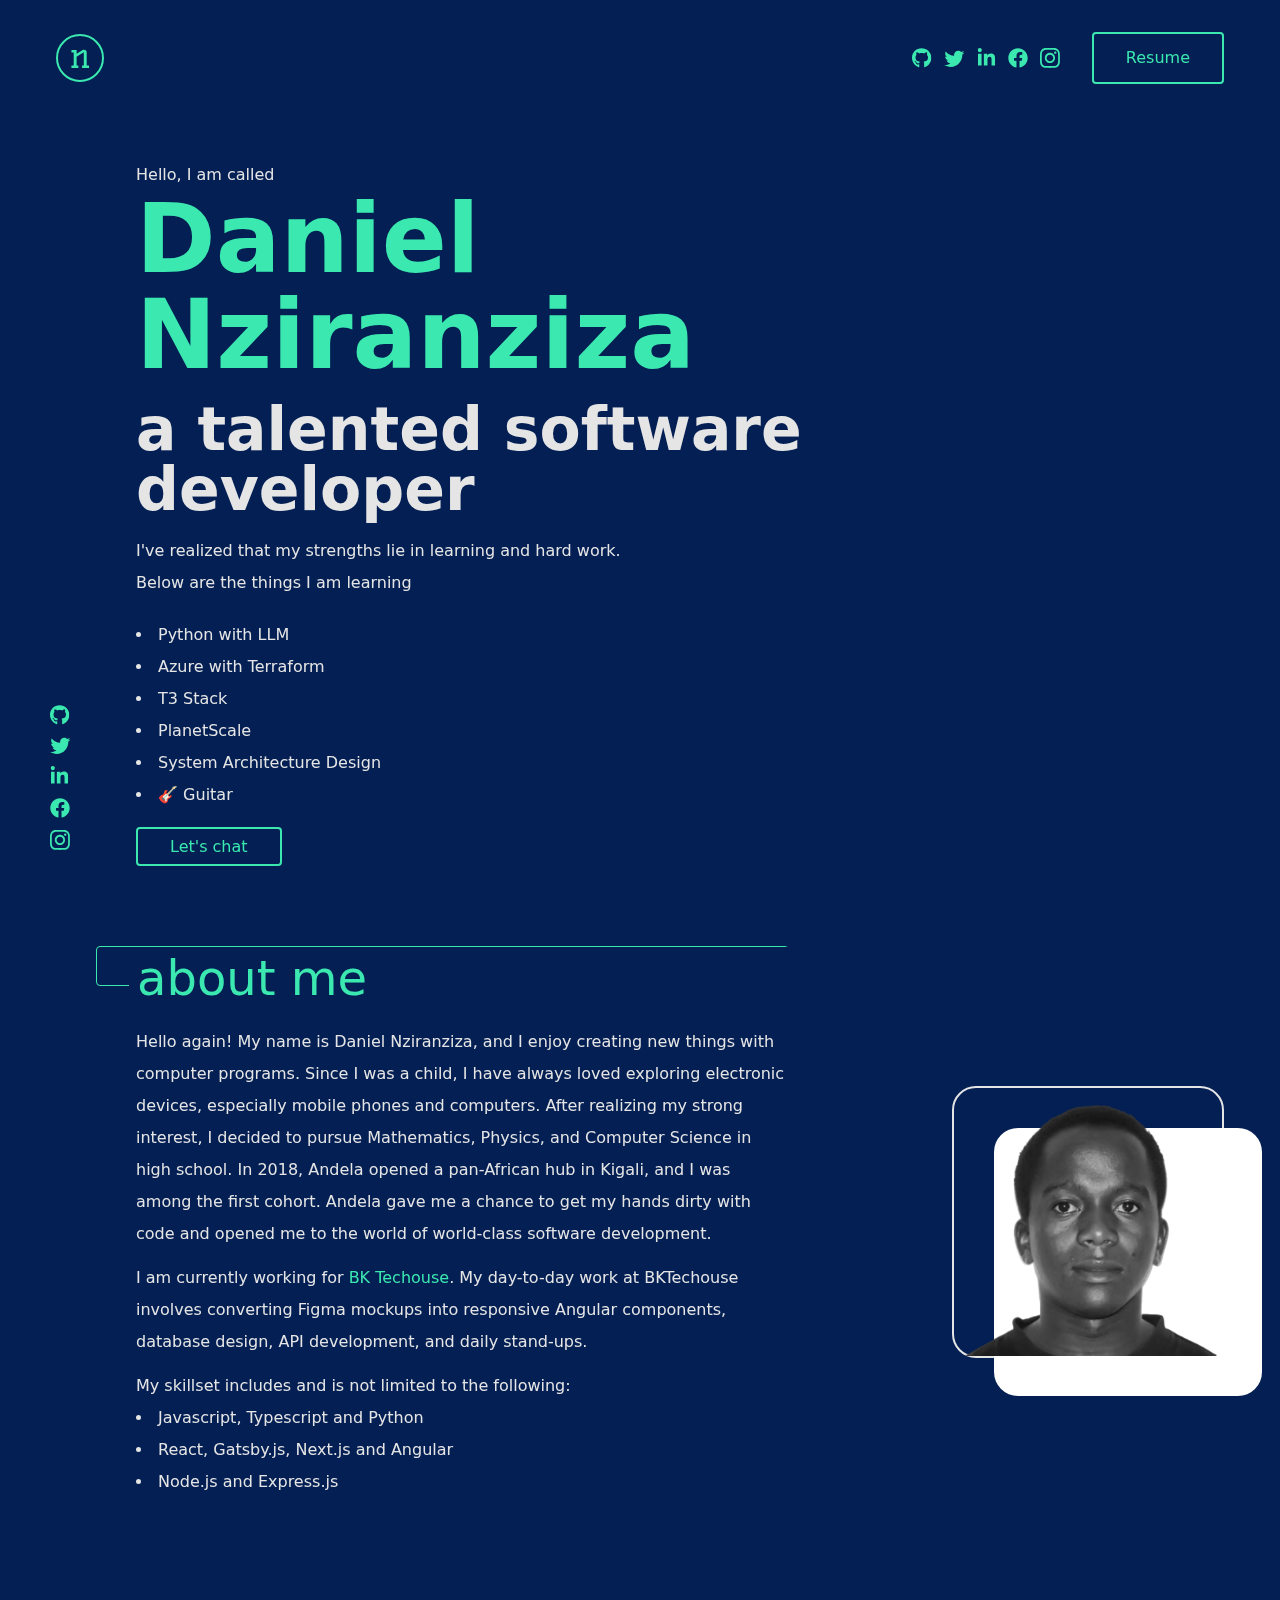
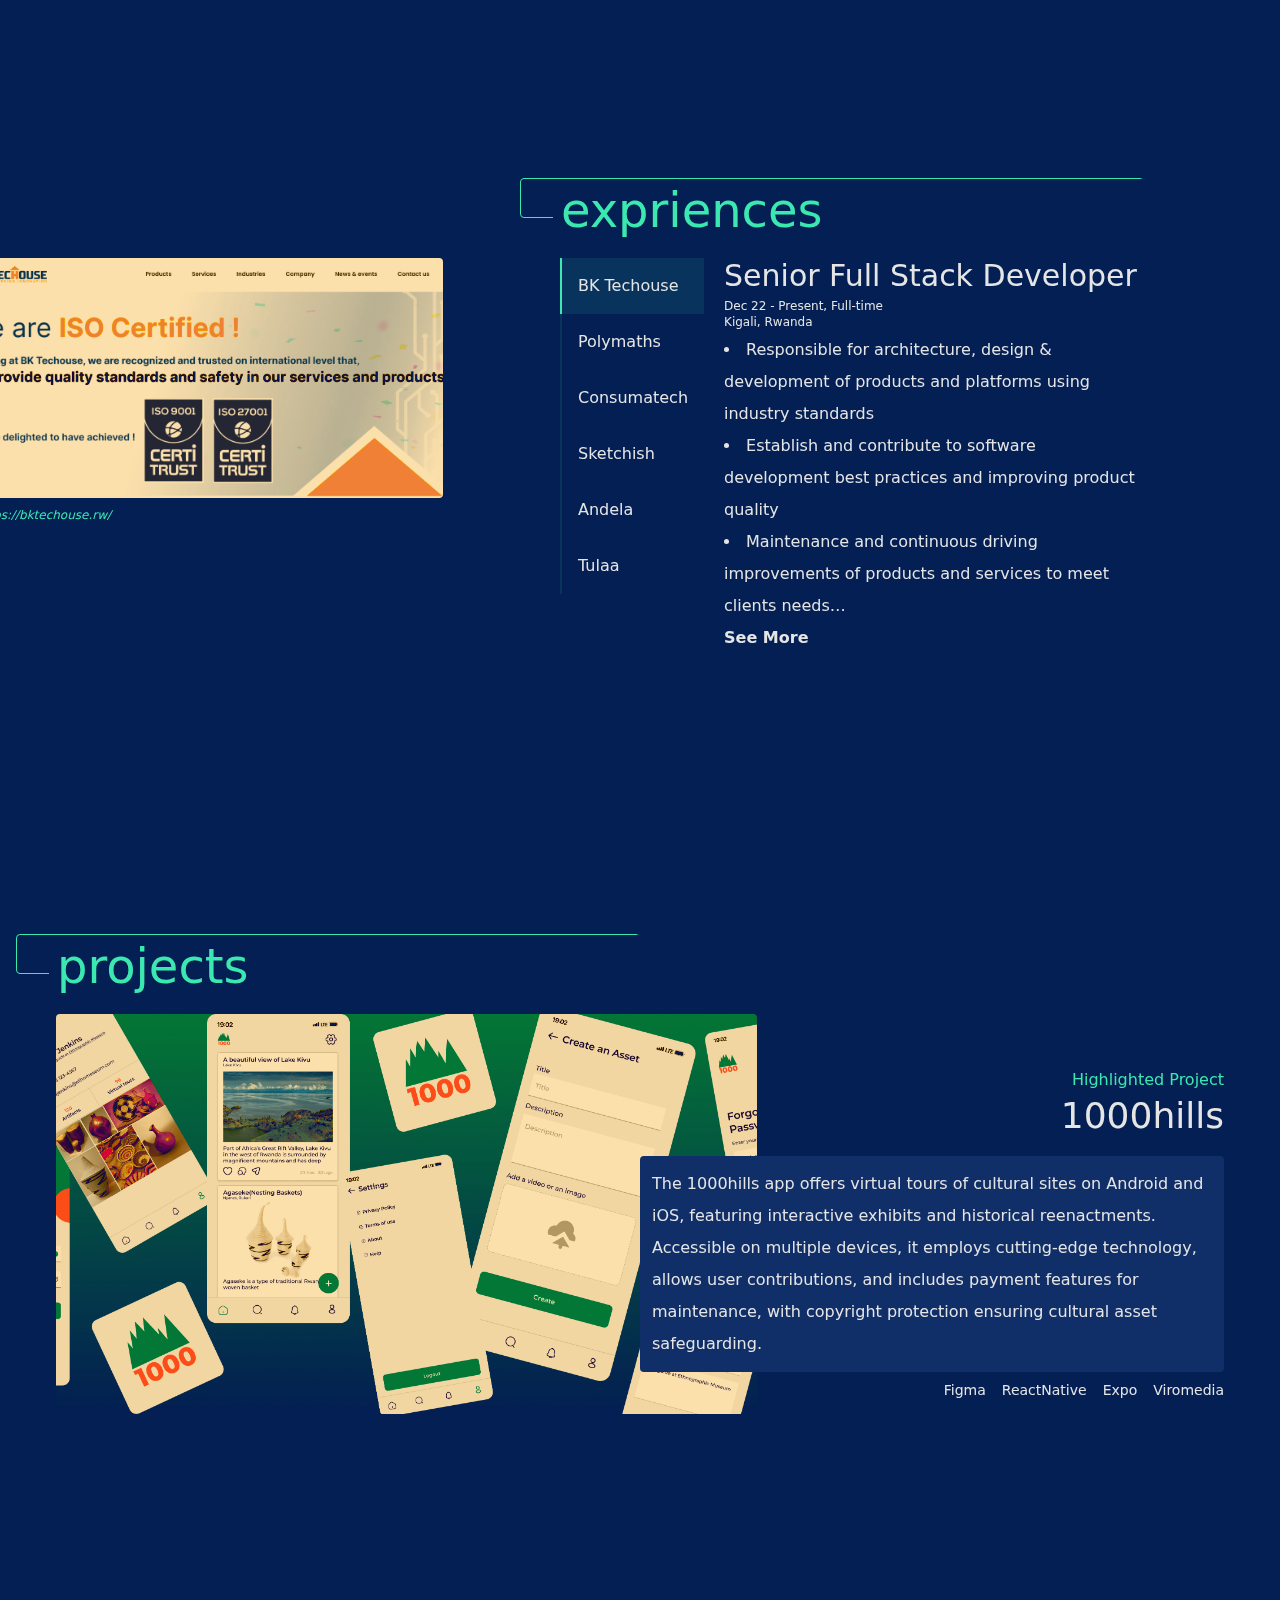
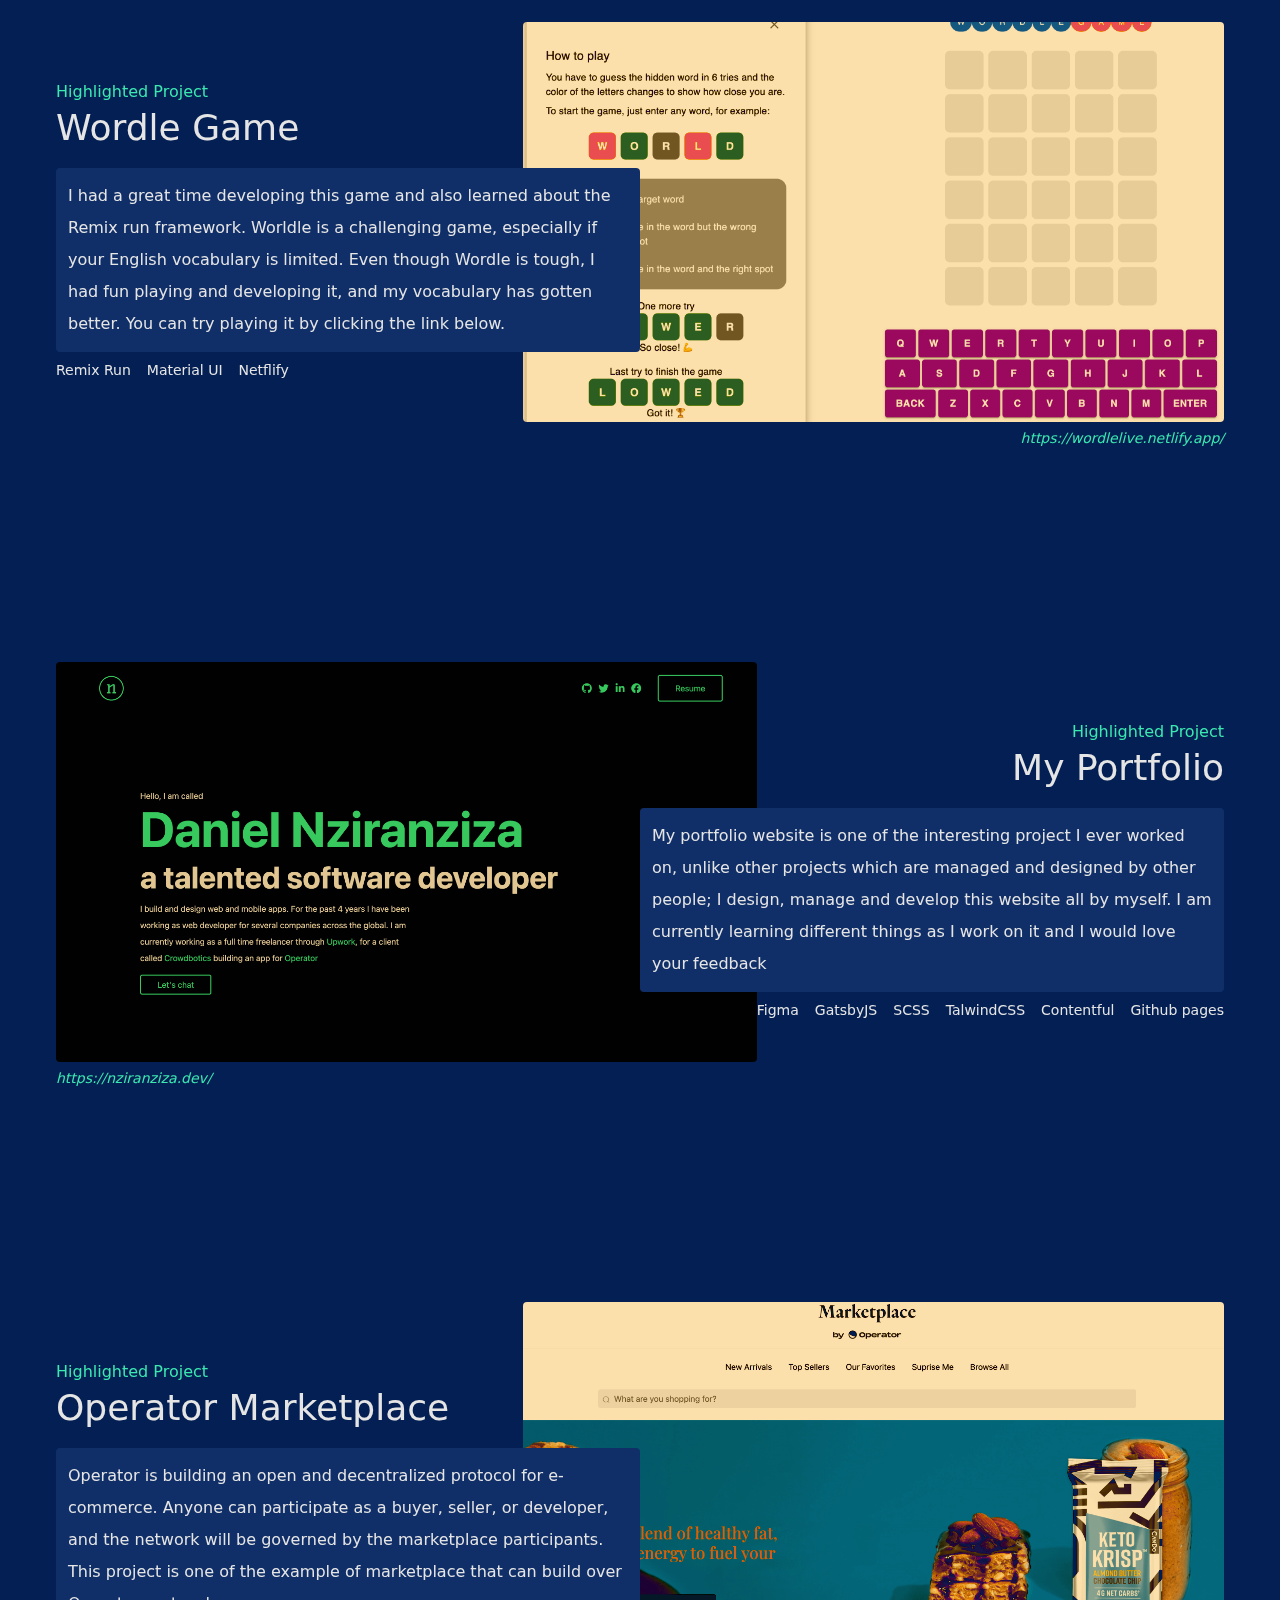
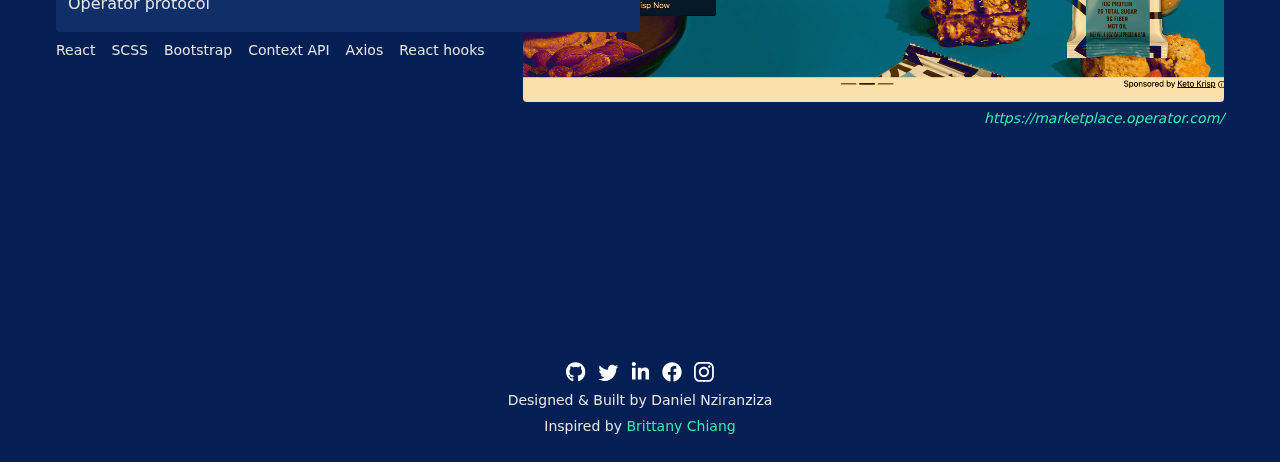
==== commit ee6de7a3: "Optimize images" ====
--- a/index.html
+++ b/index.html
@@ -6,7 +6,7 @@
   Andela opened a pan-African hub in Kigali, and I was among the first
   cohort. Andela gave me a chance to get my hands dirty with code and
   opened me to the world of world-class software development."/><meta data-react-helmet="true" name="keywords" content="Daniel, Nziranziza, React, ReactJS, Gatsby, GatsbyJS, TailwindCSS, Tailwind, CSS, Bootstrap, Contentful, Upwork, Operator, Polymaths, Polymathlabs
-  Portfolio, Web design, Web development, Software, Software development, Software Engineering, Angular, AngularJS, BK Techouse"/><meta data-react-helmet="true" name="author" content="Daniel Nziranziza"/><meta data-react-helmet="true" property="og:title" content="Daniel Nziranziza - Portfolio"/><meta data-react-helmet="true" property="og:type" content="article"/><meta data-react-helmet="true" property="og:image" content="/static/mp-e6984bd79dd4cee473106ab327fc6315.png"/><meta data-react-helmet="true" property="og:url" content="https://nziranziza.dev"/><meta data-react-helmet="true" property="og:description" content="Hello again! My name is Daniel Nziranziza, and I enjoy creating new
+  Portfolio, Web design, Web development, Software, Software development, Software Engineering, Angular, AngularJS, BK Techouse"/><meta data-react-helmet="true" name="author" content="Daniel Nziranziza"/><meta data-react-helmet="true" property="og:title" content="Daniel Nziranziza - Portfolio"/><meta data-react-helmet="true" property="og:type" content="article"/><meta data-react-helmet="true" property="og:image" content="/static/mp-396c2307a13a8e3e1cb3180481787b52.png"/><meta data-react-helmet="true" property="og:url" content="https://nziranziza.dev"/><meta data-react-helmet="true" property="og:description" content="Hello again! My name is Daniel Nziranziza, and I enjoy creating new
   things with computer programs. Since I was a child, I have always
   loved exploring electronic devices, especially mobile phones and
   computers. After realizing my strong interest, I decided to pursue
@@ -20,9 +20,9 @@
   Mathematics, Physics, and Computer Science in high school. In 2018,
   Andela opened a pan-African hub in Kigali, and I was among the first
   cohort. Andela gave me a chance to get my hands dirty with code and
-  opened me to the world of world-class software development."/><meta data-react-helmet="true" name="twitter:image" content="/static/mp-e6984bd79dd4cee473106ab327fc6315.png"/><style data-href="/styles.f2951ec60185a183a68f.css" data-identity="gatsby-global-css">/*
+  opened me to the world of world-class software development."/><meta data-react-helmet="true" name="twitter:image" content="/static/mp-396c2307a13a8e3e1cb3180481787b52.png"/><style data-href="/styles.f2951ec60185a183a68f.css" data-identity="gatsby-global-css">/*
 ! tailwindcss v3.4.1 | MIT License | https://tailwindcss.com
-*/*,:after,:before{border:0 solid;box-sizing:border-box}:after,:before{--tw-content:""}:host,html{-webkit-text-size-adjust:100%;font-feature-settings:normal;-webkit-tap-highlight-color:transparent;font-family:ui-sans-serif,system-ui,sans-serif,Apple Color Emoji,Segoe UI Emoji,Segoe UI Symbol,Noto Color Emoji;font-variation-settings:normal;line-height:1.5;-moz-tab-size:4;-o-tab-size:4;tab-size:4}body{line-height:inherit;margin:0}hr{border-top-width:1px;color:inherit;height:0}abbr:where([title]){-webkit-text-decoration:underline dotted;text-decoration:underline dotted}h1,h2,h3,h4,h5,h6{font-size:inherit;font-weight:inherit}a{color:inherit;text-decoration:inherit}b,strong{font-weight:bolder}code,kbd,pre,samp{font-feature-settings:normal;font-family:ui-monospace,SFMono-Regular,Menlo,Monaco,Consolas,Liberation Mono,Courier New,monospace;font-size:1em;font-variation-settings:normal}small{font-size:80%}sub,sup{font-size:75%;line-height:0;position:relative;vertical-align:baseline}sub{bottom:-.25em}sup{top:-.5em}table{border-collapse:collapse;border-color:inherit;text-indent:0}button,input,optgroup,select,textarea{font-feature-settings:inherit;color:inherit;font-family:inherit;font-size:100%;font-variation-settings:inherit;font-weight:inherit;line-height:inherit;margin:0;padding:0}button,select{text-transform:none}[type=button],[type=reset],[type=submit],button{-webkit-appearance:button;background-color:transparent;background-image:none}:-moz-focusring{outline:auto}:-moz-ui-invalid{box-shadow:none}progress{vertical-align:baseline}::-webkit-inner-spin-button,::-webkit-outer-spin-button{height:auto}[type=search]{-webkit-appearance:textfield;outline-offset:-2px}::-webkit-search-decoration{-webkit-appearance:none}::-webkit-file-upload-button{-webkit-appearance:button;font:inherit}summary{display:list-item}blockquote,dd,dl,figure,h1,h2,h3,h4,h5,h6,hr,p,pre{margin:0}fieldset{margin:0}fieldset,legend{padding:0}menu,ol,ul{list-style:none;margin:0;padding:0}dialog{padding:0}textarea{resize:vertical}input::-moz-placeholder,textarea::-moz-placeholder{color:#9ca3af;opacity:1}input::placeholder,textarea::placeholder{color:#9ca3af;opacity:1}[role=button],button{cursor:pointer}:disabled{cursor:default}audio,canvas,embed,iframe,img,object,svg,video{display:block;vertical-align:middle}img,video{height:auto;max-width:100%}[hidden]{display:none}*,:after,:before{--tw-border-spacing-x:0;--tw-border-spacing-y:0;--tw-translate-x:0;--tw-translate-y:0;--tw-rotate:0;--tw-skew-x:0;--tw-skew-y:0;--tw-scale-x:1;--tw-scale-y:1;--tw-pan-x: ;--tw-pan-y: ;--tw-pinch-zoom: ;--tw-scroll-snap-strictness:proximity;--tw-gradient-from-position: ;--tw-gradient-via-position: ;--tw-gradient-to-position: ;--tw-ordinal: ;--tw-slashed-zero: ;--tw-numeric-figure: ;--tw-numeric-spacing: ;--tw-numeric-fraction: ;--tw-ring-inset: ;--tw-ring-offset-width:0px;--tw-ring-offset-color:#fff;--tw-ring-color:rgba(59,130,246,.5);--tw-ring-offset-shadow:0 0 #0000;--tw-ring-shadow:0 0 #0000;--tw-shadow:0 0 #0000;--tw-shadow-colored:0 0 #0000;--tw-blur: ;--tw-brightness: ;--tw-contrast: ;--tw-grayscale: ;--tw-hue-rotate: ;--tw-invert: ;--tw-saturate: ;--tw-sepia: ;--tw-drop-shadow: ;--tw-backdrop-blur: ;--tw-backdrop-brightness: ;--tw-backdrop-contrast: ;--tw-backdrop-grayscale: ;--tw-backdrop-hue-rotate: ;--tw-backdrop-invert: ;--tw-backdrop-opacity: ;--tw-backdrop-saturate: ;--tw-backdrop-sepia: }::backdrop{--tw-border-spacing-x:0;--tw-border-spacing-y:0;--tw-translate-x:0;--tw-translate-y:0;--tw-rotate:0;--tw-skew-x:0;--tw-skew-y:0;--tw-scale-x:1;--tw-scale-y:1;--tw-pan-x: ;--tw-pan-y: ;--tw-pinch-zoom: ;--tw-scroll-snap-strictness:proximity;--tw-gradient-from-position: ;--tw-gradient-via-position: ;--tw-gradient-to-position: ;--tw-ordinal: ;--tw-slashed-zero: ;--tw-numeric-figure: ;--tw-numeric-spacing: ;--tw-numeric-fraction: ;--tw-ring-inset: ;--tw-ring-offset-width:0px;--tw-ring-offset-color:#fff;--tw-ring-color:rgba(59,130,246,.5);--tw-ring-offset-shadow:0 0 #0000;--tw-ring-shadow:0 0 #0000;--tw-shadow:0 0 #0000;--tw-shadow-colored:0 0 #0000;--tw-blur: ;--tw-brightness: ;--tw-contrast: ;--tw-grayscale: ;--tw-hue-rotate: ;--tw-invert: ;--tw-saturate: ;--tw-sepia: ;--tw-drop-shadow: ;--tw-backdrop-blur: ;--tw-backdrop-brightness: ;--tw-backdrop-contrast: ;--tw-backdrop-grayscale: ;--tw-backdrop-hue-rotate: ;--tw-backdrop-invert: ;--tw-backdrop-opacity: ;--tw-backdrop-saturate: ;--tw-backdrop-sepia: }.fixed{position:fixed}.absolute{position:absolute}.relative{position:relative}.sticky{position:sticky}.bottom-\[50px\]{bottom:50px}.left-0{left:0}.left-\[50px\]{left:50px}.right-0{right:0}.top-0{top:0}.z-10{z-index:10}.z-20{z-index:20}.z-30{z-index:30}.clear-both{clear:both}.mx-auto{margin-left:auto;margin-right:auto}.-ml-2{margin-left:-.5rem}.-ml-\[15\%\]{margin-left:-15%}.mb-1{margin-bottom:.25rem}.mb-10{margin-bottom:2.5rem}.mb-2{margin-bottom:.5rem}.mb-20{margin-bottom:5rem}.mb-3{margin-bottom:.75rem}.mb-5{margin-bottom:1.25rem}.ml-3{margin-left:.75rem}.ml-4{margin-left:1rem}.mr-3{margin-right:.75rem}.mr-4{margin-right:1rem}.mt-10{margin-top:2.5rem}.mt-2{margin-top:.5rem}.mt-20{margin-top:5rem}.mt-3{margin-top:.75rem}.mt-8{margin-top:2rem}.line-clamp-9{-webkit-box-orient:vertical;-webkit-line-clamp:9;display:-webkit-box;overflow:hidden}.line-clamp-none{-webkit-box-orient:horizontal;-webkit-line-clamp:none;display:block;overflow:visible}.block{display:block}.inline-block{display:inline-block}.flex{display:flex}.hidden{display:none}.h-\[240px\]{height:240px}.h-\[250px\]{height:250px}.h-\[30px\]{height:30px}.h-full{height:100%}.h-screen{height:100vh}.min-h-\[calc\(100vh-70px\)\]{min-height:calc(100vh - 70px)}.min-h-screen{min-height:100vh}.w-1\/2{width:50%}.w-\[40\%\]{width:40%}.w-\[85\%\]{width:85%}.w-\[calc\(100\%-1rem\)\]{width:calc(100% - 1rem)}.w-full{width:100%}.max-w-7xl{max-width:80rem}.transform{transform:translate(var(--tw-translate-x),var(--tw-translate-y)) rotate(var(--tw-rotate)) skewX(var(--tw-skew-x)) skewY(var(--tw-skew-y)) scaleX(var(--tw-scale-x)) scaleY(var(--tw-scale-y))}.cursor-pointer{cursor:pointer}.list-inside{list-style-position:inside}.list-disc{list-style-type:disc}.flex-row-reverse{flex-direction:row-reverse}.flex-col{flex-direction:column}.flex-col-reverse{flex-direction:column-reverse}.flex-wrap{flex-wrap:wrap}.items-end{align-items:flex-end}.items-center{align-items:center}.justify-end{justify-content:flex-end}.justify-center{justify-content:center}.justify-between{justify-content:space-between}.self-end{align-self:flex-end}.overflow-auto{overflow:auto}.overflow-hidden{overflow:hidden}.\!overflow-visible{overflow:visible!important}.whitespace-nowrap{white-space:nowrap}.rounded{border-radius:.25rem}.rounded-3xl{border-radius:1.5rem}.border{border-width:1px}.border-2{border-width:2px}.border-b-2{border-bottom-width:2px}.border-solid{border-style:solid}.border-secondary{--tw-border-opacity:1;border-color:rgb(59 232 176/var(--tw-border-opacity))}.border-secondary\/\[0\.1\]{border-color:rgba(59,232,176,.1)}.bg-altprimary{--tw-bg-opacity:1;background-color:rgb(16 47 104/var(--tw-bg-opacity))}.bg-primary{--tw-bg-opacity:1;background-color:rgb(3 31 83/var(--tw-bg-opacity))}.bg-primary\/50{background-color:rgba(3,31,83,.5)}.bg-secondary\/\[0\.1\]{background-color:rgba(59,232,176,.1)}.object-cover{-o-object-fit:cover;object-fit:cover}.p-3{padding:.75rem}.px-4{padding-left:1rem;padding-right:1rem}.px-8{padding-left:2rem;padding-right:2rem}.py-2{padding-bottom:.5rem;padding-top:.5rem}.py-3{padding-bottom:.75rem;padding-top:.75rem}.py-5{padding-bottom:1.25rem;padding-top:1.25rem}.pb-20{padding-bottom:5rem}.pb-3{padding-bottom:.75rem}.pl-10{padding-left:2.5rem}.pl-2{padding-left:.5rem}.pt-8{padding-top:2rem}.pt-\[5px\]{padding-top:5px}.text-left{text-align:left}.text-center{text-align:center}.text-right{text-align:right}.text-3xl{font-size:1.875rem;line-height:2.25rem}.text-5xl{font-size:3rem;line-height:1}.text-sm{font-size:.875rem;line-height:1.25rem}.text-xs{font-size:.75rem;line-height:1rem}.font-bold{font-weight:700}.font-light{font-weight:300}.font-medium{font-weight:500}.italic{font-style:italic}.leading-tight{line-height:1.25}.text-secondary{--tw-text-opacity:1;color:rgb(59 232 176/var(--tw-text-opacity))}.mix-blend-difference{mix-blend-mode:difference}.backdrop-blur-lg{--tw-backdrop-blur:blur(16px)}.backdrop-blur-lg,.backdrop-blur-sm{-webkit-backdrop-filter:var(--tw-backdrop-blur) var(--tw-backdrop-brightness) var(--tw-backdrop-contrast) var(--tw-backdrop-grayscale) var(--tw-backdrop-hue-rotate) var(--tw-backdrop-invert) var(--tw-backdrop-opacity) var(--tw-backdrop-saturate) var(--tw-backdrop-sepia);backdrop-filter:var(--tw-backdrop-blur) var(--tw-backdrop-brightness) var(--tw-backdrop-contrast) var(--tw-backdrop-grayscale) var(--tw-backdrop-hue-rotate) var(--tw-backdrop-invert) var(--tw-backdrop-opacity) var(--tw-backdrop-saturate) var(--tw-backdrop-sepia)}.backdrop-blur-sm{--tw-backdrop-blur:blur(4px)}.transition-all{transition-property:all;transition-timing-function:cubic-bezier(.4,0,.2,1)}.duration-150,.transition-all{transition-duration:.15s}.ease-in-out{transition-timing-function:cubic-bezier(.4,0,.2,1)}*{--tw-text-opacity:1;color:rgb(229 229 229/var(--tw-text-opacity));line-height:2rem}body{--tw-bg-opacity:1;background-color:rgb(3 31 83/var(--tw-bg-opacity))}.container{max-width:960px}.profile-pic img{filter:grayscale(100%) contrast(1);mix-blend-mode:multiply;z-index:1}.profile-pic img,.profile-pic img:hover{transition:all 1s cubic-bezier(.645,.045,.355,1)}.profile-pic img:hover{filter:unset;mix-blend-mode:unset}.profile-pic:after{background-color:#fff;border-radius:1.5rem;content:"";display:inline-block;height:100%;left:15%;position:absolute;top:15%;width:100%;z-index:-1px}.after\:bg-primary:after{--tw-bg-opacity:1;background-color:rgb(3 31 83/var(--tw-bg-opacity));content:var(--tw-content)}.hover\:bg-secondary\/\[0\.1\]:hover{background-color:rgba(59,232,176,.1)}.hover\:text-secondary\/90:hover{color:rgba(59,232,176,.9)}.hover\:mix-blend-normal:hover{mix-blend-mode:normal}@media (min-width:640px){.sm\:w-2\/4{width:50%}.sm\:px-6{padding-left:1.5rem;padding-right:1.5rem}.sm\:text-4xl{font-size:2.25rem;line-height:2.5rem}.sm\:text-6xl{font-size:3.75rem;line-height:1}}@media (min-width:768px){.md\:static{position:static}.md\:absolute{position:absolute}.md\:left-0{left:0}.md\:right-0{right:0}.md\:mb-0{margin-bottom:0}.md\:mb-4{margin-bottom:1rem}.md\:mb-52{margin-bottom:13rem}.md\:ml-0{margin-left:0}.md\:ml-20{margin-left:5rem}.md\:ml-5{margin-left:1.25rem}.md\:mr-3{margin-right:.75rem}.md\:mr-8{margin-right:2rem}.md\:mt-0{margin-top:0}.md\:block{display:block}.md\:flex{display:flex}.md\:hidden{display:none}.md\:w-2\/4{width:50%}.md\:w-3\/5{width:60%}.md\:w-\[35\%\]{width:35%}.md\:max-w-\[60\%\]{max-width:60%}.md\:max-w-\[80\%\]{max-width:80%}.md\:flex-row{flex-direction:row}.md\:flex-col{flex-direction:column}.md\:items-center{align-items:center}.md\:overflow-visible{overflow:visible}.md\:border-b-0{border-bottom-width:0}.md\:border-l-2{border-left-width:2px}.md\:px-14{padding-left:3.5rem;padding-right:3.5rem}.md\:text-6xl{font-size:3.75rem;line-height:1}.md\:text-8xl{font-size:6rem;line-height:1}}@media (min-width:1024px){.lg\:top-\[12\.5\%\]{top:12.5%}.lg\:-ml-10{margin-left:-2.5rem}.lg\:-ml-20{margin-left:-5rem}.lg\:ml-20{margin-left:5rem}.lg\:mr-20{margin-right:5rem}.lg\:mt-0{margin-top:0}.lg\:mt-\[200px\]{margin-top:200px}.lg\:block{display:block}.lg\:h-\[400px\]{height:400px}.lg\:h-\[40px\]{height:40px}.lg\:w-\[25\%\]{width:25%}.lg\:w-\[50\%\]{width:50%}.lg\:w-full{width:100%}.lg\:max-w-\[60\%\]{max-width:60%}.lg\:max-w-\[80\%\]{max-width:80%}.lg\:pt-\[15px\]{padding-top:15px}.lg\:text-4xl{font-size:2.25rem;line-height:2.5rem}.lg\:text-5xl{font-size:3rem;line-height:1}}</style><style>.gatsby-image-wrapper{position:relative;overflow:hidden}.gatsby-image-wrapper picture.object-fit-polyfill{position:static!important}.gatsby-image-wrapper img{bottom:0;height:100%;left:0;margin:0;max-width:none;padding:0;position:absolute;right:0;top:0;width:100%;object-fit:cover}.gatsby-image-wrapper [data-main-image]{opacity:0;transform:translateZ(0);transition:opacity .25s linear;will-change:opacity}.gatsby-image-wrapper-constrained{display:inline-block;vertical-align:top}</style><noscript><style>.gatsby-image-wrapper noscript [data-main-image]{opacity:1!important}.gatsby-image-wrapper [data-placeholder-image]{opacity:0!important}</style></noscript><script type="module">const e="undefined"!=typeof HTMLImageElement&&"loading"in HTMLImageElement.prototype;e&&document.body.addEventListener("load",(function(e){const t=e.target;if(void 0===t.dataset.mainImage)return;if(void 0===t.dataset.gatsbyImageSsr)return;let a=null,n=t;for(;null===a&&n;)void 0!==n.parentNode.dataset.gatsbyImageWrapper&&(a=n.parentNode),n=n.parentNode;const o=a.querySelector("[data-placeholder-image]"),r=new Image;r.src=t.currentSrc,r.decode().catch((()=>{})).then((()=>{t.style.opacity=1,o&&(o.style.opacity=0,o.style.transition="opacity 500ms linear")}))}),!0);</script><title data-react-helmet="true">Daniel Nziranziza - Portfolio</title><link data-react-helmet="true" rel="icon" type="image/png" href="/static/logo-ed9f3795105a61728c009c61c3dfbc36.png"/><link rel="sitemap" type="application/xml" href="/sitemap/sitemap-index.xml"/><link href="https://fonts.googleapis.com/css?family=Limelight&amp;display=swap" rel="stylesheet"/></head><body><div id="___gatsby"><div style="outline:none" tabindex="-1" id="gatsby-focus-wrapper"><main class="bg-primary min-h-screen"><div class="sticky top-0 bg-primary/50 z-20 backdrop-blur-sm"><nav class="max-w-7xl mx-auto px-4 sm:px-6 md:px-14 pb-3 pt-8 flex justify-between md:items-center relative"><svg width="48" height="48" viewBox="0 0 48 48" fill="none" xmlns="http://www.w3.org/2000/svg"><circle cx="24" cy="24" r="23" stroke="#3BE8B0" stroke-width="2"></circle><path d="M27.896 15.64C29.768 15.64 30.704 16.564 30.704 18.412V31.552H33.008V34H26.06V31.552H27.788V18.16L20.624 22.66V31.552H22.388V34H15.44V31.552H17.708V18.412H15.44V16H20.624V19.744L26.6 16C26.984 15.76 27.416 15.64 27.896 15.64Z" fill="#3BE8B0"></path></svg><div class="md:hidden"><svg width="35" height="25" viewBox="0 0 35 25" fill="none"><path d="M0 1.5625H35" stroke="#3BE8B0" stroke-width="2"></path><line x1="8.02087" y1="13.5833" x2="35" y2="13.5833" stroke="#3BE8B0" stroke-width="2"></line><line x1="16.0416" y1="24" x2="35" y2="24" stroke="#3BE8B0" stroke-width="2"></line></svg></div><div class="md:flex hidden"><div class="items-center hidden md:flex"><button class="mr-4 mt-8 md:hidden self-end"><svg width="24" height="22" viewBox="0 0 24 22" fill="none"><line x1="2.70711" y1="1.29289" x2="22.7061" y2="21.2919" stroke="#3BE8B0" stroke-width="2"></line><line x1="1.29289" y1="21.2929" x2="21.2929" y2="1.29289" stroke="#3BE8B0" stroke-width="2"></line></svg></button><div class="flex items-center md:mr-8 flex-col md:flex-row mt-10 md:mt-0"><a href="https://github.com/Nziranziza" target="_blank"><svg class="md:mr-3 md:mb-0 mb-3" width="20" height="20" viewBox="0 0 20 20" fill="none"><g clip-path="url(#clip0_43_66)"><path d="M6.48047 15.5234C6.48047 15.6016 6.39062 15.6641 6.27734 15.6641C6.14844 15.6758 6.05859 15.6133 6.05859 15.5234C6.05859 15.4453 6.14844 15.3828 6.26172 15.3828C6.37891 15.3711 6.48047 15.4336 6.48047 15.5234ZM5.26562 15.3477C5.23828 15.4258 5.31641 15.5156 5.43359 15.5391C5.53516 15.5781 5.65234 15.5391 5.67578 15.4609C5.69922 15.3828 5.625 15.293 5.50781 15.2578C5.40625 15.2305 5.29297 15.2695 5.26562 15.3477ZM6.99219 15.2812C6.87891 15.3086 6.80078 15.3828 6.8125 15.4727C6.82422 15.5508 6.92578 15.6016 7.04297 15.5742C7.15625 15.5469 7.23438 15.4727 7.22266 15.3945C7.21094 15.3203 7.10547 15.2695 6.99219 15.2812ZM9.5625 0.3125C4.14453 0.3125 0 4.42578 0 9.84375C0 14.1758 2.72656 17.8828 6.62109 19.1875C7.12109 19.2773 7.29688 18.9688 7.29688 18.7148C7.29688 18.4727 7.28516 17.1367 7.28516 16.3164C7.28516 16.3164 4.55078 16.9023 3.97656 15.1523C3.97656 15.1523 3.53125 14.0156 2.89062 13.7227C2.89062 13.7227 1.99609 13.1094 2.95312 13.1211C2.95312 13.1211 3.92578 13.1992 4.46094 14.1289C5.31641 15.6367 6.75 15.2031 7.30859 14.9453C7.39844 14.3203 7.65234 13.8867 7.93359 13.6289C5.75 13.3867 3.54688 13.0703 3.54688 9.3125C3.54688 8.23828 3.84375 7.69922 4.46875 7.01172C4.36719 6.75781 4.03516 5.71094 4.57031 4.35938C5.38672 4.10547 7.26562 5.41406 7.26562 5.41406C8.04688 5.19531 8.88672 5.08203 9.71875 5.08203C10.5508 5.08203 11.3906 5.19531 12.1719 5.41406C12.1719 5.41406 14.0508 4.10156 14.8672 4.35938C15.4023 5.71484 15.0703 6.75781 14.9688 7.01172C15.5938 7.70312 15.9766 8.24219 15.9766 9.3125C15.9766 13.082 13.6758 13.3828 11.4922 13.6289C11.8516 13.9375 12.1562 14.5234 12.1562 15.4414C12.1562 16.7578 12.1445 18.3867 12.1445 18.707C12.1445 18.9609 12.3242 19.2695 12.8203 19.1797C16.7266 17.8828 19.375 14.1758 19.375 9.84375C19.375 4.42578 14.9805 0.3125 9.5625 0.3125ZM3.79688 13.7852C3.74609 13.8242 3.75781 13.9141 3.82422 13.9883C3.88672 14.0508 3.97656 14.0781 4.02734 14.0273C4.07812 13.9883 4.06641 13.8984 4 13.8242C3.9375 13.7617 3.84766 13.7344 3.79688 13.7852ZM3.375 13.4688C3.34766 13.5195 3.38672 13.582 3.46484 13.6211C3.52734 13.6602 3.60547 13.6484 3.63281 13.5938C3.66016 13.543 3.62109 13.4805 3.54297 13.4414C3.46484 13.418 3.40234 13.4297 3.375 13.4688ZM4.64062 14.8594C4.57812 14.9102 4.60156 15.0273 4.69141 15.1016C4.78125 15.1914 4.89453 15.2031 4.94531 15.1406C4.99609 15.0898 4.97266 14.9727 4.89453 14.8984C4.80859 14.8086 4.69141 14.7969 4.64062 14.8594ZM4.19531 14.2852C4.13281 14.3242 4.13281 14.4258 4.19531 14.5156C4.25781 14.6055 4.36328 14.6445 4.41406 14.6055C4.47656 14.5547 4.47656 14.4531 4.41406 14.3633C4.35938 14.2734 4.25781 14.2344 4.19531 14.2852Z" fill="#3BE8B0"></path></g><defs><clipPath id="clip0_43_66"><rect width="19.375" height="20" fill="white"></rect></clipPath></defs></svg></a><a href="https://twitter.com/NziranzizaD" target="_blank"><svg class="md:mr-3 md:mb-0 mb-3" width="21" height="17" viewBox="0 0 21 17" fill="none"><path d="M18.2775 4.71489C18.2902 4.89255 18.2902 5.07024 18.2902 5.2479C18.2902 10.6666 14.1658 16.9103 6.62776 16.9103C4.30541 16.9103 2.14807 16.2377 0.333344 15.0702C0.663304 15.1083 0.980531 15.121 1.32319 15.121C3.2394 15.121 5.00338 14.4738 6.41201 13.3697C4.60998 13.3316 3.09983 12.1515 2.57952 10.5271C2.83334 10.5651 3.08713 10.5905 3.35366 10.5905C3.72166 10.5905 4.08971 10.5397 4.43233 10.4509C2.55416 10.0702 1.14549 8.42048 1.14549 6.42809V6.37735C1.69116 6.68192 2.32573 6.87227 2.99827 6.89762C1.8942 6.16157 1.17088 4.90524 1.17088 3.48391C1.17088 2.72251 1.37389 2.02454 1.72924 1.4154C3.74701 3.9027 6.78002 5.52704 10.181 5.70473C10.1176 5.40016 10.0795 5.08294 10.0795 4.76567C10.0795 2.50677 11.9069 0.666687 14.1785 0.666687C15.3587 0.666687 16.4246 1.16161 17.1734 1.9611C18.0997 1.78344 18.9881 1.44079 19.7749 0.971257C19.4703 1.92305 18.8231 2.72255 17.9729 3.23012C18.7978 3.14134 19.5972 2.91286 20.3333 2.59563C19.775 3.40778 19.077 4.1311 18.2775 4.71489Z" fill="#3BE8B0"></path></svg></a><a href="https://www.linkedin.com/in/nziranziza/" target="_blank"><svg class="md:mr-3 md:mb-0 mb-3" width="19" height="20" viewBox="0 0 19 20" fill="none"><g clip-path="url(#clip0_43_60)"><path d="M4.58384 17.5001H0.955719V5.81647H4.58384V17.5001ZM2.76783 4.22272C1.60767 4.22272 0.666656 3.26178 0.666656 2.10163C0.666657 1.54436 0.888029 1.00992 1.28208 0.615876C1.67612 0.22183 2.21056 0.000457764 2.76783 0.000457764C3.32509 0.000457764 3.85953 0.22183 4.25358 0.615876C4.64763 1.00992 4.869 1.54436 4.869 2.10163C4.869 3.26178 3.92759 4.22272 2.76783 4.22272ZM18.1628 17.5001H14.5424V11.8126C14.5424 10.4571 14.5151 8.71881 12.6561 8.71881C10.7698 8.71881 10.4807 10.1915 10.4807 11.7149V17.5001H6.8565V5.81647H10.3362V7.41022H10.387C10.8713 6.49225 12.0545 5.5235 13.8198 5.5235C17.4917 5.5235 18.1667 7.94147 18.1667 11.0821V17.5001H18.1628Z" fill="#3BE8B0"></path></g><defs><clipPath id="clip0_43_60"><rect width="17.5" height="20" fill="white" transform="translate(0.666656)"></rect></clipPath></defs></svg></a><a href="https://www.facebook.com/nziranziza.daniel" target="_blank"><svg width="20" height="20" viewBox="0 0 20 20" fill="none" class="md:mr-3 md:mb-0 mb-3"><path d="M19.6875 10C19.6875 4.64844 15.3516 0.3125 10 0.3125C4.64844 0.3125 0.3125 4.64844 0.3125 10C0.3125 14.8352 3.85508 18.843 8.48633 19.5703V12.8004H6.02539V10H8.48633V7.86562C8.48633 5.43789 9.93164 4.09687 12.1453 4.09687C13.2055 4.09687 14.3141 4.28594 14.3141 4.28594V6.66875H13.0922C11.8891 6.66875 11.5137 7.41562 11.5137 8.18164V10H14.2004L13.7707 12.8004H11.5137V19.5703C16.1449 18.843 19.6875 14.8352 19.6875 10Z" fill="#3BE8B0"></path></svg></a><a href="https://www.instagram.com/nziranziza.dev" target="_blank"><svg width="20" height="20" viewBox="0 0 22 22" fill="none"><path d="M10.946 5.33081C7.84058 5.33081 5.33569 7.83569 5.33569 10.9412C5.33569 14.0466 7.84058 16.5515 10.946 16.5515C14.0515 16.5515 16.5564 14.0466 16.5564 10.9412C16.5564 7.83569 14.0515 5.33081 10.946 5.33081ZM10.946 14.5886C8.93921 14.5886 7.29858 12.9529 7.29858 10.9412C7.29858 8.92944 8.93433 7.2937 10.946 7.2937C12.9578 7.2937 14.5935 8.92944 14.5935 10.9412C14.5935 12.9529 12.9529 14.5886 10.946 14.5886ZM18.0945 5.10132C18.0945 5.82886 17.5085 6.40991 16.7859 6.40991C16.0584 6.40991 15.4773 5.82397 15.4773 5.10132C15.4773 4.37866 16.0632 3.79272 16.7859 3.79272C17.5085 3.79272 18.0945 4.37866 18.0945 5.10132ZM21.8103 6.42944C21.7273 4.67651 21.3269 3.12378 20.0427 1.84448C18.7634 0.565185 17.2107 0.164795 15.4578 0.0769043C13.6511 -0.0256348 8.23608 -0.0256348 6.42944 0.0769043C4.6814 0.159912 3.12866 0.560303 1.84448 1.8396C0.560303 3.1189 0.164795 4.67163 0.0769043 6.42456C-0.0256348 8.2312 -0.0256348 13.6462 0.0769043 15.4529C0.159912 17.2058 0.560303 18.7585 1.84448 20.0378C3.12866 21.3171 4.67651 21.7175 6.42944 21.8054C8.23608 21.908 13.6511 21.908 15.4578 21.8054C17.2107 21.7224 18.7634 21.322 20.0427 20.0378C21.322 18.7585 21.7224 17.2058 21.8103 15.4529C21.9128 13.6462 21.9128 8.23608 21.8103 6.42944ZM19.4763 17.3914C19.0955 18.3484 18.3582 19.0857 17.3962 19.4714C15.9558 20.0427 12.5378 19.9109 10.946 19.9109C9.35425 19.9109 5.9314 20.0378 4.49585 19.4714C3.53882 19.0906 2.80151 18.3533 2.41577 17.3914C1.84448 15.9509 1.97632 12.533 1.97632 10.9412C1.97632 9.34937 1.84937 5.92651 2.41577 4.49097C2.79663 3.53394 3.53394 2.79663 4.49585 2.41089C5.93628 1.8396 9.35425 1.97144 10.946 1.97144C12.5378 1.97144 15.9607 1.84448 17.3962 2.41089C18.3533 2.79175 19.0906 3.52905 19.4763 4.49097C20.0476 5.9314 19.9158 9.34937 19.9158 10.9412C19.9158 12.533 20.0476 15.9558 19.4763 17.3914Z" fill="#3BE8B0"></path></svg></a></div><a href="./resume.pdf" class="border-secondary text-secondary border-solid border-2 py-2 px-8 rounded mt-3 md:mt-0" target="blank">Resume</a></div></div></nav></div><div class="max-w-7xl mx-auto px-4 sm:px-6 md:px-14"><div class="fixed hidden lg:block left-[50px] bottom-[50px] z-30"><a href="https://github.com/Nziranziza" target="_blank"><svg class="mb-3" width="20" height="20" viewBox="0 0 20 20" fill="none"><g clip-path="url(#clip0_43_66)"><path d="M6.48047 15.5234C6.48047 15.6016 6.39062 15.6641 6.27734 15.6641C6.14844 15.6758 6.05859 15.6133 6.05859 15.5234C6.05859 15.4453 6.14844 15.3828 6.26172 15.3828C6.37891 15.3711 6.48047 15.4336 6.48047 15.5234ZM5.26562 15.3477C5.23828 15.4258 5.31641 15.5156 5.43359 15.5391C5.53516 15.5781 5.65234 15.5391 5.67578 15.4609C5.69922 15.3828 5.625 15.293 5.50781 15.2578C5.40625 15.2305 5.29297 15.2695 5.26562 15.3477ZM6.99219 15.2812C6.87891 15.3086 6.80078 15.3828 6.8125 15.4727C6.82422 15.5508 6.92578 15.6016 7.04297 15.5742C7.15625 15.5469 7.23438 15.4727 7.22266 15.3945C7.21094 15.3203 7.10547 15.2695 6.99219 15.2812ZM9.5625 0.3125C4.14453 0.3125 0 4.42578 0 9.84375C0 14.1758 2.72656 17.8828 6.62109 19.1875C7.12109 19.2773 7.29688 18.9688 7.29688 18.7148C7.29688 18.4727 7.28516 17.1367 7.28516 16.3164C7.28516 16.3164 4.55078 16.9023 3.97656 15.1523C3.97656 15.1523 3.53125 14.0156 2.89062 13.7227C2.89062 13.7227 1.99609 13.1094 2.95312 13.1211C2.95312 13.1211 3.92578 13.1992 4.46094 14.1289C5.31641 15.6367 6.75 15.2031 7.30859 14.9453C7.39844 14.3203 7.65234 13.8867 7.93359 13.6289C5.75 13.3867 3.54688 13.0703 3.54688 9.3125C3.54688 8.23828 3.84375 7.69922 4.46875 7.01172C4.36719 6.75781 4.03516 5.71094 4.57031 4.35938C5.38672 4.10547 7.26562 5.41406 7.26562 5.41406C8.04688 5.19531 8.88672 5.08203 9.71875 5.08203C10.5508 5.08203 11.3906 5.19531 12.1719 5.41406C12.1719 5.41406 14.0508 4.10156 14.8672 4.35938C15.4023 5.71484 15.0703 6.75781 14.9688 7.01172C15.5938 7.70312 15.9766 8.24219 15.9766 9.3125C15.9766 13.082 13.6758 13.3828 11.4922 13.6289C11.8516 13.9375 12.1562 14.5234 12.1562 15.4414C12.1562 16.7578 12.1445 18.3867 12.1445 18.707C12.1445 18.9609 12.3242 19.2695 12.8203 19.1797C16.7266 17.8828 19.375 14.1758 19.375 9.84375C19.375 4.42578 14.9805 0.3125 9.5625 0.3125ZM3.79688 13.7852C3.74609 13.8242 3.75781 13.9141 3.82422 13.9883C3.88672 14.0508 3.97656 14.0781 4.02734 14.0273C4.07812 13.9883 4.06641 13.8984 4 13.8242C3.9375 13.7617 3.84766 13.7344 3.79688 13.7852ZM3.375 13.4688C3.34766 13.5195 3.38672 13.582 3.46484 13.6211C3.52734 13.6602 3.60547 13.6484 3.63281 13.5938C3.66016 13.543 3.62109 13.4805 3.54297 13.4414C3.46484 13.418 3.40234 13.4297 3.375 13.4688ZM4.64062 14.8594C4.57812 14.9102 4.60156 15.0273 4.69141 15.1016C4.78125 15.1914 4.89453 15.2031 4.94531 15.1406C4.99609 15.0898 4.97266 14.9727 4.89453 14.8984C4.80859 14.8086 4.69141 14.7969 4.64062 14.8594ZM4.19531 14.2852C4.13281 14.3242 4.13281 14.4258 4.19531 14.5156C4.25781 14.6055 4.36328 14.6445 4.41406 14.6055C4.47656 14.5547 4.47656 14.4531 4.41406 14.3633C4.35938 14.2734 4.25781 14.2344 4.19531 14.2852Z" fill="#3BE8B0"></path></g><defs><clipPath id="clip0_43_66"><rect width="19.375" height="20" fill="white"></rect></clipPath></defs></svg></a><a href="https://twitter.com/NziranzizaD" target="_blank"><svg class="mb-3" width="21" height="17" viewBox="0 0 21 17" fill="none"><path d="M18.2775 4.71489C18.2902 4.89255 18.2902 5.07024 18.2902 5.2479C18.2902 10.6666 14.1658 16.9103 6.62776 16.9103C4.30541 16.9103 2.14807 16.2377 0.333344 15.0702C0.663304 15.1083 0.980531 15.121 1.32319 15.121C3.2394 15.121 5.00338 14.4738 6.41201 13.3697C4.60998 13.3316 3.09983 12.1515 2.57952 10.5271C2.83334 10.5651 3.08713 10.5905 3.35366 10.5905C3.72166 10.5905 4.08971 10.5397 4.43233 10.4509C2.55416 10.0702 1.14549 8.42048 1.14549 6.42809V6.37735C1.69116 6.68192 2.32573 6.87227 2.99827 6.89762C1.8942 6.16157 1.17088 4.90524 1.17088 3.48391C1.17088 2.72251 1.37389 2.02454 1.72924 1.4154C3.74701 3.9027 6.78002 5.52704 10.181 5.70473C10.1176 5.40016 10.0795 5.08294 10.0795 4.76567C10.0795 2.50677 11.9069 0.666687 14.1785 0.666687C15.3587 0.666687 16.4246 1.16161 17.1734 1.9611C18.0997 1.78344 18.9881 1.44079 19.7749 0.971257C19.4703 1.92305 18.8231 2.72255 17.9729 3.23012C18.7978 3.14134 19.5972 2.91286 20.3333 2.59563C19.775 3.40778 19.077 4.1311 18.2775 4.71489Z" fill="#3BE8B0"></path></svg></a><a href="https://www.linkedin.com/in/nziranziza/" target="_blank"><svg class="mb-3" width="19" height="20" viewBox="0 0 19 20" fill="none"><g clip-path="url(#clip0_43_60)"><path d="M4.58384 17.5001H0.955719V5.81647H4.58384V17.5001ZM2.76783 4.22272C1.60767 4.22272 0.666656 3.26178 0.666656 2.10163C0.666657 1.54436 0.888029 1.00992 1.28208 0.615876C1.67612 0.22183 2.21056 0.000457764 2.76783 0.000457764C3.32509 0.000457764 3.85953 0.22183 4.25358 0.615876C4.64763 1.00992 4.869 1.54436 4.869 2.10163C4.869 3.26178 3.92759 4.22272 2.76783 4.22272ZM18.1628 17.5001H14.5424V11.8126C14.5424 10.4571 14.5151 8.71881 12.6561 8.71881C10.7698 8.71881 10.4807 10.1915 10.4807 11.7149V17.5001H6.8565V5.81647H10.3362V7.41022H10.387C10.8713 6.49225 12.0545 5.5235 13.8198 5.5235C17.4917 5.5235 18.1667 7.94147 18.1667 11.0821V17.5001H18.1628Z" fill="#3BE8B0"></path></g><defs><clipPath id="clip0_43_60"><rect width="17.5" height="20" fill="white" transform="translate(0.666656)"></rect></clipPath></defs></svg></a><a href="https://www.facebook.com/nziranziza.daniel" target="_blank"><svg width="20" height="20" viewBox="0 0 20 20" fill="none" class="mb-3"><path d="M19.6875 10C19.6875 4.64844 15.3516 0.3125 10 0.3125C4.64844 0.3125 0.3125 4.64844 0.3125 10C0.3125 14.8352 3.85508 18.843 8.48633 19.5703V12.8004H6.02539V10H8.48633V7.86562C8.48633 5.43789 9.93164 4.09687 12.1453 4.09687C13.2055 4.09687 14.3141 4.28594 14.3141 4.28594V6.66875H13.0922C11.8891 6.66875 11.5137 7.41562 11.5137 8.18164V10H14.2004L13.7707 12.8004H11.5137V19.5703C16.1449 18.843 19.6875 14.8352 19.6875 10Z" fill="#3BE8B0"></path></svg></a><a href="https://www.instagram.com/nziranziza.dev" target="_blank"><svg width="20" height="20" viewBox="0 0 22 22" fill="none"><path d="M10.946 5.33081C7.84058 5.33081 5.33569 7.83569 5.33569 10.9412C5.33569 14.0466 7.84058 16.5515 10.946 16.5515C14.0515 16.5515 16.5564 14.0466 16.5564 10.9412C16.5564 7.83569 14.0515 5.33081 10.946 5.33081ZM10.946 14.5886C8.93921 14.5886 7.29858 12.9529 7.29858 10.9412C7.29858 8.92944 8.93433 7.2937 10.946 7.2937C12.9578 7.2937 14.5935 8.92944 14.5935 10.9412C14.5935 12.9529 12.9529 14.5886 10.946 14.5886ZM18.0945 5.10132C18.0945 5.82886 17.5085 6.40991 16.7859 6.40991C16.0584 6.40991 15.4773 5.82397 15.4773 5.10132C15.4773 4.37866 16.0632 3.79272 16.7859 3.79272C17.5085 3.79272 18.0945 4.37866 18.0945 5.10132ZM21.8103 6.42944C21.7273 4.67651 21.3269 3.12378 20.0427 1.84448C18.7634 0.565185 17.2107 0.164795 15.4578 0.0769043C13.6511 -0.0256348 8.23608 -0.0256348 6.42944 0.0769043C4.6814 0.159912 3.12866 0.560303 1.84448 1.8396C0.560303 3.1189 0.164795 4.67163 0.0769043 6.42456C-0.0256348 8.2312 -0.0256348 13.6462 0.0769043 15.4529C0.159912 17.2058 0.560303 18.7585 1.84448 20.0378C3.12866 21.3171 4.67651 21.7175 6.42944 21.8054C8.23608 21.908 13.6511 21.908 15.4578 21.8054C17.2107 21.7224 18.7634 21.322 20.0427 20.0378C21.322 18.7585 21.7224 17.2058 21.8103 15.4529C21.9128 13.6462 21.9128 8.23608 21.8103 6.42944ZM19.4763 17.3914C19.0955 18.3484 18.3582 19.0857 17.3962 19.4714C15.9558 20.0427 12.5378 19.9109 10.946 19.9109C9.35425 19.9109 5.9314 20.0378 4.49585 19.4714C3.53882 19.0906 2.80151 18.3533 2.41577 17.3914C1.84448 15.9509 1.97632 12.533 1.97632 10.9412C1.97632 9.34937 1.84937 5.92651 2.41577 4.49097C2.79663 3.53394 3.53394 2.79663 4.49585 2.41089C5.93628 1.8396 9.35425 1.97144 10.946 1.97144C12.5378 1.97144 15.9607 1.84448 17.3962 2.41089C18.3533 2.79175 19.0906 3.52905 19.4763 4.49097C20.0476 5.9314 19.9158 9.34937 19.9158 10.9412C19.9158 12.533 20.0476 15.9558 19.4763 17.3914Z" fill="#3BE8B0"></path></svg></a></div><div class="md:ml-20 min-h-[calc(100vh-70px)] flex items-center mb-5"><div class="lg:max-w-[80%]"><p>Hello, I am called</p><h1 class="text-secondary font-bold mb-3 md:mb-4 leading-tight text-5xl sm:text-6xl md:text-8xl">Daniel Nziranziza</h1><h2 class="font-bold leading-tight mb-3 md:mb-4 text-3xl sm:text-4xl md:text-6xl">a talented software developer</h2><p class="mb-5 md:max-w-[80%] lg:max-w-[60%]">I&#x27;ve realized that my strengths lie in learning and hard work. Below are the things I am learning</p><ul class="list-disc list-inside mb-5"><li>Python with LLM</li><li>Azure with Terraform</li><li>T3 Stack</li><li>PlanetScale</li><li>System Architecture Design</li><li>🎸 Guitar </li></ul><a class="border-secondary text-secondary border-solid border-2 py-2 px-8 rounded cursor-pointer">Let&#x27;s chat</a></div></div><div class="lg:ml-20 pb-20"><div class="flex justify-between items-center flex-col-reverse md:flex-row"><div class="w-full mt-20 lg:mt-0 md:max-w-[60%]"><h2 class="text-secondary after:bg-primary mb-10 lg:-ml-10 border border-solid border-secondary pl-10 rounded font-medium leading-tight text-3xl sm:text-4xl lg:text-5xl title relative h-[30px] lg:h-[40px]"><span class="bg-primary text-secondary inline-block w-[calc(100%-1rem)] lg:w-full absolute h-[30px] lg:h-[40px] pt-[5px] lg:pt-[15px] pl-2 -ml-2">about me</span></h2><p class="mb-3">Hello again! My name is Daniel Nziranziza, and I enjoy creating new things with computer programs. Since I was a child, I have always loved exploring electronic devices, especially mobile phones and computers. After realizing my strong interest, I decided to pursue Mathematics, Physics, and Computer Science in high school. In 2018, Andela opened a pan-African hub in Kigali, and I was among the first cohort. Andela gave me a chance to get my hands dirty with code and opened me to the world of world-class software development.</p><p class="mb-3">I am currently working for<!-- --> <a class="text-secondary hover:text-secondary/90" href="https://bktechouse.rw/" target="_blank" rel="noreferrer">BK Techouse</a>. My day-to-day work at BKTechouse involves converting Figma mockups into responsive Angular components, database design, API development, and daily stand-ups.</p><p>My skillset includes and is not limited to the following:</p><ul class="list-disc list-inside"><li>Javascript, Typescript and Python</li><li>React, Gatsby.js, Next.js and Angular</li><li>Node.js and Express.js</li></ul></div><div class="w-[85%] -ml-[15%] md:ml-0 md:w-[35%] lg:w-[25%]"><div data-gatsby-image-wrapper="" class="gatsby-image-wrapper gatsby-image-wrapper-constrained border-2 border-white border-solid rounded-3xl profile-pic relative !overflow-visible z-10"><div style="max-width:1358px;display:block"><img alt="" role="presentation" aria-hidden="true" src="data:image/svg+xml;charset=utf-8,%3Csvg height=&#x27;1358&#x27; width=&#x27;1358&#x27; xmlns=&#x27;http://www.w3.org/2000/svg&#x27; version=&#x27;1.1&#x27;%3E%3C/svg%3E" style="max-width:100%;display:block;position:static"/></div><div aria-hidden="true" data-placeholder-image="" style="opacity:1;transition:opacity 500ms linear;background-color:#080808;position:absolute;top:0;left:0;bottom:0;right:0"></div><picture><source type="image/webp" data-srcset="/static/46c3ed6aa4613af1cfedfbaf29e6541f/89ae4/profile.webp 340w,/static/46c3ed6aa4613af1cfedfbaf29e6541f/0d050/profile.webp 679w,/static/46c3ed6aa4613af1cfedfbaf29e6541f/e0297/profile.webp 1358w" sizes="(min-width: 1358px) 1358px, 100vw"/><img data-gatsby-image-ssr="" data-main-image="" style="opacity:0" sizes="(min-width: 1358px) 1358px, 100vw" decoding="async" loading="lazy" data-src="/static/46c3ed6aa4613af1cfedfbaf29e6541f/94506/profile.png" data-srcset="/static/46c3ed6aa4613af1cfedfbaf29e6541f/86b19/profile.png 340w,/static/46c3ed6aa4613af1cfedfbaf29e6541f/ca734/profile.png 679w,/static/46c3ed6aa4613af1cfedfbaf29e6541f/94506/profile.png 1358w" alt="profile"/></picture><noscript><picture><source type="image/webp" srcSet="/static/46c3ed6aa4613af1cfedfbaf29e6541f/89ae4/profile.webp 340w,/static/46c3ed6aa4613af1cfedfbaf29e6541f/0d050/profile.webp 679w,/static/46c3ed6aa4613af1cfedfbaf29e6541f/e0297/profile.webp 1358w" sizes="(min-width: 1358px) 1358px, 100vw"/><img data-gatsby-image-ssr="" data-main-image="" style="opacity:0" sizes="(min-width: 1358px) 1358px, 100vw" decoding="async" loading="lazy" src="/static/46c3ed6aa4613af1cfedfbaf29e6541f/94506/profile.png" srcSet="/static/46c3ed6aa4613af1cfedfbaf29e6541f/86b19/profile.png 340w,/static/46c3ed6aa4613af1cfedfbaf29e6541f/ca734/profile.png 679w,/static/46c3ed6aa4613af1cfedfbaf29e6541f/94506/profile.png 1358w" alt="profile"/></picture></noscript><script type="module">const t="undefined"!=typeof HTMLImageElement&&"loading"in HTMLImageElement.prototype;if(t){const t=document.querySelectorAll("img[data-main-image]");for(let e of t){e.dataset.src&&(e.setAttribute("src",e.dataset.src),e.removeAttribute("data-src")),e.dataset.srcset&&(e.setAttribute("srcset",e.dataset.srcset),e.removeAttribute("data-srcset"));const t=e.parentNode.querySelectorAll("source[data-srcset]");for(let e of t)e.setAttribute("srcset",e.dataset.srcset),e.removeAttribute("data-srcset");e.complete&&(e.style.opacity=1,e.parentNode.parentNode.querySelector("[data-placeholder-image]").style.opacity=0)}}</script></div></div></div></div><div class="lg:mr-20 lg:-ml-20 pb-20 lg:mt-[200px]"><div class="flex w-100 justify-between"><div class="w-[40%] hidden lg:block mt-20"><a href="https://bktechouse.rw/" target="_blank" class="text-xs text-secondary italic"><img src="/static/bk-67122632206ba736d2c2c78e2c6878b1.png" class="mix-blend-difference hover:mix-blend-normal h-[240px] object-cover transition-all duration-150 ease-in-out rounded" alt="company image"/>https://bktechouse.rw/</a></div><div class="w-full lg:w-[50%]"><h2 class="text-secondary after:bg-primary mb-10 lg:-ml-10 border border-solid border-secondary pl-10 rounded font-medium leading-tight text-3xl sm:text-4xl lg:text-5xl title relative h-[30px] lg:h-[40px]"><span class="bg-primary text-secondary inline-block w-[calc(100%-1rem)] lg:w-full absolute h-[30px] lg:h-[40px] pt-[5px] lg:pt-[15px] pl-2 -ml-2">expriences</span></h2><div class="flex flex-col md:flex-row"><ul class="flex md:flex-col overflow-auto md:overflow-visible"><li class="py-3 px-4 clear-both whitespace-nowrap border-b-2 md:border-b-0 md:border-l-2 border-solid hover:bg-secondary/[0.1] cursor-pointer bg-secondary/[0.1] border-secondary">BK Techouse</li><li class="py-3 px-4 clear-both whitespace-nowrap border-b-2 md:border-b-0 md:border-l-2 border-solid hover:bg-secondary/[0.1] cursor-pointer border-secondary/[0.1]">Polymaths</li><li class="py-3 px-4 clear-both whitespace-nowrap border-b-2 md:border-b-0 md:border-l-2 border-solid hover:bg-secondary/[0.1] cursor-pointer border-secondary/[0.1]">Consumatech</li><li class="py-3 px-4 clear-both whitespace-nowrap border-b-2 md:border-b-0 md:border-l-2 border-solid hover:bg-secondary/[0.1] cursor-pointer border-secondary/[0.1]">Sketchish</li><li class="py-3 px-4 clear-both whitespace-nowrap border-b-2 md:border-b-0 md:border-l-2 border-solid hover:bg-secondary/[0.1] cursor-pointer border-secondary/[0.1]">Andela</li><li class="py-3 px-4 clear-both whitespace-nowrap border-b-2 md:border-b-0 md:border-l-2 border-solid hover:bg-secondary/[0.1] cursor-pointer border-secondary/[0.1]">Tulaa</li></ul><div class="md:ml-5 mt-2 md:mt-0"><h3 class="font-medium text-3xl mb-1">Senior Full Stack Developer</h3><div class="flex flex-col text-xs mb-1"><span class="text-xs">Dec 22<!-- --> -<!-- --> <!-- -->Present<!-- -->, <!-- -->Full-time</span><span class="text-xs">Kigali, Rwanda</span></div><div class="line-clamp-9">
+*/*,:after,:before{border:0 solid;box-sizing:border-box}:after,:before{--tw-content:""}:host,html{-webkit-text-size-adjust:100%;font-feature-settings:normal;-webkit-tap-highlight-color:transparent;font-family:ui-sans-serif,system-ui,sans-serif,Apple Color Emoji,Segoe UI Emoji,Segoe UI Symbol,Noto Color Emoji;font-variation-settings:normal;line-height:1.5;-moz-tab-size:4;-o-tab-size:4;tab-size:4}body{line-height:inherit;margin:0}hr{border-top-width:1px;color:inherit;height:0}abbr:where([title]){-webkit-text-decoration:underline dotted;text-decoration:underline dotted}h1,h2,h3,h4,h5,h6{font-size:inherit;font-weight:inherit}a{color:inherit;text-decoration:inherit}b,strong{font-weight:bolder}code,kbd,pre,samp{font-feature-settings:normal;font-family:ui-monospace,SFMono-Regular,Menlo,Monaco,Consolas,Liberation Mono,Courier New,monospace;font-size:1em;font-variation-settings:normal}small{font-size:80%}sub,sup{font-size:75%;line-height:0;position:relative;vertical-align:baseline}sub{bottom:-.25em}sup{top:-.5em}table{border-collapse:collapse;border-color:inherit;text-indent:0}button,input,optgroup,select,textarea{font-feature-settings:inherit;color:inherit;font-family:inherit;font-size:100%;font-variation-settings:inherit;font-weight:inherit;line-height:inherit;margin:0;padding:0}button,select{text-transform:none}[type=button],[type=reset],[type=submit],button{-webkit-appearance:button;background-color:transparent;background-image:none}:-moz-focusring{outline:auto}:-moz-ui-invalid{box-shadow:none}progress{vertical-align:baseline}::-webkit-inner-spin-button,::-webkit-outer-spin-button{height:auto}[type=search]{-webkit-appearance:textfield;outline-offset:-2px}::-webkit-search-decoration{-webkit-appearance:none}::-webkit-file-upload-button{-webkit-appearance:button;font:inherit}summary{display:list-item}blockquote,dd,dl,figure,h1,h2,h3,h4,h5,h6,hr,p,pre{margin:0}fieldset{margin:0}fieldset,legend{padding:0}menu,ol,ul{list-style:none;margin:0;padding:0}dialog{padding:0}textarea{resize:vertical}input::-moz-placeholder,textarea::-moz-placeholder{color:#9ca3af;opacity:1}input::placeholder,textarea::placeholder{color:#9ca3af;opacity:1}[role=button],button{cursor:pointer}:disabled{cursor:default}audio,canvas,embed,iframe,img,object,svg,video{display:block;vertical-align:middle}img,video{height:auto;max-width:100%}[hidden]{display:none}*,:after,:before{--tw-border-spacing-x:0;--tw-border-spacing-y:0;--tw-translate-x:0;--tw-translate-y:0;--tw-rotate:0;--tw-skew-x:0;--tw-skew-y:0;--tw-scale-x:1;--tw-scale-y:1;--tw-pan-x: ;--tw-pan-y: ;--tw-pinch-zoom: ;--tw-scroll-snap-strictness:proximity;--tw-gradient-from-position: ;--tw-gradient-via-position: ;--tw-gradient-to-position: ;--tw-ordinal: ;--tw-slashed-zero: ;--tw-numeric-figure: ;--tw-numeric-spacing: ;--tw-numeric-fraction: ;--tw-ring-inset: ;--tw-ring-offset-width:0px;--tw-ring-offset-color:#fff;--tw-ring-color:rgba(59,130,246,.5);--tw-ring-offset-shadow:0 0 #0000;--tw-ring-shadow:0 0 #0000;--tw-shadow:0 0 #0000;--tw-shadow-colored:0 0 #0000;--tw-blur: ;--tw-brightness: ;--tw-contrast: ;--tw-grayscale: ;--tw-hue-rotate: ;--tw-invert: ;--tw-saturate: ;--tw-sepia: ;--tw-drop-shadow: ;--tw-backdrop-blur: ;--tw-backdrop-brightness: ;--tw-backdrop-contrast: ;--tw-backdrop-grayscale: ;--tw-backdrop-hue-rotate: ;--tw-backdrop-invert: ;--tw-backdrop-opacity: ;--tw-backdrop-saturate: ;--tw-backdrop-sepia: }::backdrop{--tw-border-spacing-x:0;--tw-border-spacing-y:0;--tw-translate-x:0;--tw-translate-y:0;--tw-rotate:0;--tw-skew-x:0;--tw-skew-y:0;--tw-scale-x:1;--tw-scale-y:1;--tw-pan-x: ;--tw-pan-y: ;--tw-pinch-zoom: ;--tw-scroll-snap-strictness:proximity;--tw-gradient-from-position: ;--tw-gradient-via-position: ;--tw-gradient-to-position: ;--tw-ordinal: ;--tw-slashed-zero: ;--tw-numeric-figure: ;--tw-numeric-spacing: ;--tw-numeric-fraction: ;--tw-ring-inset: ;--tw-ring-offset-width:0px;--tw-ring-offset-color:#fff;--tw-ring-color:rgba(59,130,246,.5);--tw-ring-offset-shadow:0 0 #0000;--tw-ring-shadow:0 0 #0000;--tw-shadow:0 0 #0000;--tw-shadow-colored:0 0 #0000;--tw-blur: ;--tw-brightness: ;--tw-contrast: ;--tw-grayscale: ;--tw-hue-rotate: ;--tw-invert: ;--tw-saturate: ;--tw-sepia: ;--tw-drop-shadow: ;--tw-backdrop-blur: ;--tw-backdrop-brightness: ;--tw-backdrop-contrast: ;--tw-backdrop-grayscale: ;--tw-backdrop-hue-rotate: ;--tw-backdrop-invert: ;--tw-backdrop-opacity: ;--tw-backdrop-saturate: ;--tw-backdrop-sepia: }.fixed{position:fixed}.absolute{position:absolute}.relative{position:relative}.sticky{position:sticky}.bottom-\[50px\]{bottom:50px}.left-0{left:0}.left-\[50px\]{left:50px}.right-0{right:0}.top-0{top:0}.z-10{z-index:10}.z-20{z-index:20}.z-30{z-index:30}.clear-both{clear:both}.mx-auto{margin-left:auto;margin-right:auto}.-ml-2{margin-left:-.5rem}.-ml-\[15\%\]{margin-left:-15%}.mb-1{margin-bottom:.25rem}.mb-10{margin-bottom:2.5rem}.mb-2{margin-bottom:.5rem}.mb-20{margin-bottom:5rem}.mb-3{margin-bottom:.75rem}.mb-5{margin-bottom:1.25rem}.ml-3{margin-left:.75rem}.ml-4{margin-left:1rem}.mr-3{margin-right:.75rem}.mr-4{margin-right:1rem}.mt-10{margin-top:2.5rem}.mt-2{margin-top:.5rem}.mt-20{margin-top:5rem}.mt-3{margin-top:.75rem}.mt-8{margin-top:2rem}.line-clamp-9{-webkit-box-orient:vertical;-webkit-line-clamp:9;display:-webkit-box;overflow:hidden}.line-clamp-none{-webkit-box-orient:horizontal;-webkit-line-clamp:none;display:block;overflow:visible}.block{display:block}.inline-block{display:inline-block}.flex{display:flex}.hidden{display:none}.h-\[240px\]{height:240px}.h-\[250px\]{height:250px}.h-\[30px\]{height:30px}.h-full{height:100%}.h-screen{height:100vh}.min-h-\[calc\(100vh-70px\)\]{min-height:calc(100vh - 70px)}.min-h-screen{min-height:100vh}.w-1\/2{width:50%}.w-\[40\%\]{width:40%}.w-\[85\%\]{width:85%}.w-\[calc\(100\%-1rem\)\]{width:calc(100% - 1rem)}.w-full{width:100%}.max-w-7xl{max-width:80rem}.transform{transform:translate(var(--tw-translate-x),var(--tw-translate-y)) rotate(var(--tw-rotate)) skewX(var(--tw-skew-x)) skewY(var(--tw-skew-y)) scaleX(var(--tw-scale-x)) scaleY(var(--tw-scale-y))}.cursor-pointer{cursor:pointer}.list-inside{list-style-position:inside}.list-disc{list-style-type:disc}.flex-row-reverse{flex-direction:row-reverse}.flex-col{flex-direction:column}.flex-col-reverse{flex-direction:column-reverse}.flex-wrap{flex-wrap:wrap}.items-end{align-items:flex-end}.items-center{align-items:center}.justify-end{justify-content:flex-end}.justify-center{justify-content:center}.justify-between{justify-content:space-between}.self-end{align-self:flex-end}.overflow-auto{overflow:auto}.overflow-hidden{overflow:hidden}.\!overflow-visible{overflow:visible!important}.whitespace-nowrap{white-space:nowrap}.rounded{border-radius:.25rem}.rounded-3xl{border-radius:1.5rem}.border{border-width:1px}.border-2{border-width:2px}.border-b-2{border-bottom-width:2px}.border-solid{border-style:solid}.border-secondary{--tw-border-opacity:1;border-color:rgb(59 232 176/var(--tw-border-opacity))}.border-secondary\/\[0\.1\]{border-color:rgba(59,232,176,.1)}.bg-altprimary{--tw-bg-opacity:1;background-color:rgb(16 47 104/var(--tw-bg-opacity))}.bg-primary{--tw-bg-opacity:1;background-color:rgb(3 31 83/var(--tw-bg-opacity))}.bg-primary\/50{background-color:rgba(3,31,83,.5)}.bg-secondary\/\[0\.1\]{background-color:rgba(59,232,176,.1)}.object-cover{-o-object-fit:cover;object-fit:cover}.p-3{padding:.75rem}.px-4{padding-left:1rem;padding-right:1rem}.px-8{padding-left:2rem;padding-right:2rem}.py-2{padding-bottom:.5rem;padding-top:.5rem}.py-3{padding-bottom:.75rem;padding-top:.75rem}.py-5{padding-bottom:1.25rem;padding-top:1.25rem}.pb-20{padding-bottom:5rem}.pb-3{padding-bottom:.75rem}.pl-10{padding-left:2.5rem}.pl-2{padding-left:.5rem}.pt-8{padding-top:2rem}.pt-\[5px\]{padding-top:5px}.text-left{text-align:left}.text-center{text-align:center}.text-right{text-align:right}.text-3xl{font-size:1.875rem;line-height:2.25rem}.text-5xl{font-size:3rem;line-height:1}.text-sm{font-size:.875rem;line-height:1.25rem}.text-xs{font-size:.75rem;line-height:1rem}.font-bold{font-weight:700}.font-light{font-weight:300}.font-medium{font-weight:500}.italic{font-style:italic}.leading-tight{line-height:1.25}.text-secondary{--tw-text-opacity:1;color:rgb(59 232 176/var(--tw-text-opacity))}.mix-blend-difference{mix-blend-mode:difference}.backdrop-blur-lg{--tw-backdrop-blur:blur(16px)}.backdrop-blur-lg,.backdrop-blur-sm{-webkit-backdrop-filter:var(--tw-backdrop-blur) var(--tw-backdrop-brightness) var(--tw-backdrop-contrast) var(--tw-backdrop-grayscale) var(--tw-backdrop-hue-rotate) var(--tw-backdrop-invert) var(--tw-backdrop-opacity) var(--tw-backdrop-saturate) var(--tw-backdrop-sepia);backdrop-filter:var(--tw-backdrop-blur) var(--tw-backdrop-brightness) var(--tw-backdrop-contrast) var(--tw-backdrop-grayscale) var(--tw-backdrop-hue-rotate) var(--tw-backdrop-invert) var(--tw-backdrop-opacity) var(--tw-backdrop-saturate) var(--tw-backdrop-sepia)}.backdrop-blur-sm{--tw-backdrop-blur:blur(4px)}.transition-all{transition-property:all;transition-timing-function:cubic-bezier(.4,0,.2,1)}.duration-150,.transition-all{transition-duration:.15s}.ease-in-out{transition-timing-function:cubic-bezier(.4,0,.2,1)}*{--tw-text-opacity:1;color:rgb(229 229 229/var(--tw-text-opacity));line-height:2rem}body{--tw-bg-opacity:1;background-color:rgb(3 31 83/var(--tw-bg-opacity))}.container{max-width:960px}.profile-pic img{filter:grayscale(100%) contrast(1);mix-blend-mode:multiply;z-index:1}.profile-pic img,.profile-pic img:hover{transition:all 1s cubic-bezier(.645,.045,.355,1)}.profile-pic img:hover{filter:unset;mix-blend-mode:unset}.profile-pic:after{background-color:#fff;border-radius:1.5rem;content:"";display:inline-block;height:100%;left:15%;position:absolute;top:15%;width:100%;z-index:-1px}.after\:bg-primary:after{--tw-bg-opacity:1;background-color:rgb(3 31 83/var(--tw-bg-opacity));content:var(--tw-content)}.hover\:bg-secondary\/\[0\.1\]:hover{background-color:rgba(59,232,176,.1)}.hover\:text-secondary\/90:hover{color:rgba(59,232,176,.9)}.hover\:mix-blend-normal:hover{mix-blend-mode:normal}@media (min-width:640px){.sm\:w-2\/4{width:50%}.sm\:px-6{padding-left:1.5rem;padding-right:1.5rem}.sm\:text-4xl{font-size:2.25rem;line-height:2.5rem}.sm\:text-6xl{font-size:3.75rem;line-height:1}}@media (min-width:768px){.md\:static{position:static}.md\:absolute{position:absolute}.md\:left-0{left:0}.md\:right-0{right:0}.md\:mb-0{margin-bottom:0}.md\:mb-4{margin-bottom:1rem}.md\:mb-52{margin-bottom:13rem}.md\:ml-0{margin-left:0}.md\:ml-20{margin-left:5rem}.md\:ml-5{margin-left:1.25rem}.md\:mr-3{margin-right:.75rem}.md\:mr-8{margin-right:2rem}.md\:mt-0{margin-top:0}.md\:block{display:block}.md\:flex{display:flex}.md\:hidden{display:none}.md\:w-2\/4{width:50%}.md\:w-3\/5{width:60%}.md\:w-\[35\%\]{width:35%}.md\:max-w-\[60\%\]{max-width:60%}.md\:max-w-\[80\%\]{max-width:80%}.md\:flex-row{flex-direction:row}.md\:flex-col{flex-direction:column}.md\:items-center{align-items:center}.md\:overflow-visible{overflow:visible}.md\:border-b-0{border-bottom-width:0}.md\:border-l-2{border-left-width:2px}.md\:px-14{padding-left:3.5rem;padding-right:3.5rem}.md\:text-6xl{font-size:3.75rem;line-height:1}.md\:text-8xl{font-size:6rem;line-height:1}}@media (min-width:1024px){.lg\:top-\[12\.5\%\]{top:12.5%}.lg\:-ml-10{margin-left:-2.5rem}.lg\:-ml-20{margin-left:-5rem}.lg\:ml-20{margin-left:5rem}.lg\:mr-20{margin-right:5rem}.lg\:mt-0{margin-top:0}.lg\:mt-\[200px\]{margin-top:200px}.lg\:block{display:block}.lg\:h-\[400px\]{height:400px}.lg\:h-\[40px\]{height:40px}.lg\:w-\[25\%\]{width:25%}.lg\:w-\[50\%\]{width:50%}.lg\:w-full{width:100%}.lg\:max-w-\[60\%\]{max-width:60%}.lg\:max-w-\[80\%\]{max-width:80%}.lg\:pt-\[15px\]{padding-top:15px}.lg\:text-4xl{font-size:2.25rem;line-height:2.5rem}.lg\:text-5xl{font-size:3rem;line-height:1}}</style><style>.gatsby-image-wrapper{position:relative;overflow:hidden}.gatsby-image-wrapper picture.object-fit-polyfill{position:static!important}.gatsby-image-wrapper img{bottom:0;height:100%;left:0;margin:0;max-width:none;padding:0;position:absolute;right:0;top:0;width:100%;object-fit:cover}.gatsby-image-wrapper [data-main-image]{opacity:0;transform:translateZ(0);transition:opacity .25s linear;will-change:opacity}.gatsby-image-wrapper-constrained{display:inline-block;vertical-align:top}</style><noscript><style>.gatsby-image-wrapper noscript [data-main-image]{opacity:1!important}.gatsby-image-wrapper [data-placeholder-image]{opacity:0!important}</style></noscript><script type="module">const e="undefined"!=typeof HTMLImageElement&&"loading"in HTMLImageElement.prototype;e&&document.body.addEventListener("load",(function(e){const t=e.target;if(void 0===t.dataset.mainImage)return;if(void 0===t.dataset.gatsbyImageSsr)return;let a=null,n=t;for(;null===a&&n;)void 0!==n.parentNode.dataset.gatsbyImageWrapper&&(a=n.parentNode),n=n.parentNode;const o=a.querySelector("[data-placeholder-image]"),r=new Image;r.src=t.currentSrc,r.decode().catch((()=>{})).then((()=>{t.style.opacity=1,o&&(o.style.opacity=0,o.style.transition="opacity 500ms linear")}))}),!0);</script><title data-react-helmet="true">Daniel Nziranziza - Portfolio</title><link data-react-helmet="true" rel="icon" type="image/png" href="[data-uri]"/><link rel="sitemap" type="application/xml" href="/sitemap/sitemap-index.xml"/><link href="https://fonts.googleapis.com/css?family=Limelight&amp;display=swap" rel="stylesheet"/></head><body><div id="___gatsby"><div style="outline:none" tabindex="-1" id="gatsby-focus-wrapper"><main class="bg-primary min-h-screen"><div class="sticky top-0 bg-primary/50 z-20 backdrop-blur-sm"><nav class="max-w-7xl mx-auto px-4 sm:px-6 md:px-14 pb-3 pt-8 flex justify-between md:items-center relative"><svg width="48" height="48" viewBox="0 0 48 48" fill="none" xmlns="http://www.w3.org/2000/svg"><circle cx="24" cy="24" r="23" stroke="#3BE8B0" stroke-width="2"></circle><path d="M27.896 15.64C29.768 15.64 30.704 16.564 30.704 18.412V31.552H33.008V34H26.06V31.552H27.788V18.16L20.624 22.66V31.552H22.388V34H15.44V31.552H17.708V18.412H15.44V16H20.624V19.744L26.6 16C26.984 15.76 27.416 15.64 27.896 15.64Z" fill="#3BE8B0"></path></svg><div class="md:hidden"><svg width="35" height="25" viewBox="0 0 35 25" fill="none"><path d="M0 1.5625H35" stroke="#3BE8B0" stroke-width="2"></path><line x1="8.02087" y1="13.5833" x2="35" y2="13.5833" stroke="#3BE8B0" stroke-width="2"></line><line x1="16.0416" y1="24" x2="35" y2="24" stroke="#3BE8B0" stroke-width="2"></line></svg></div><div class="md:flex hidden"><div class="items-center hidden md:flex"><button class="mr-4 mt-8 md:hidden self-end"><svg width="24" height="22" viewBox="0 0 24 22" fill="none"><line x1="2.70711" y1="1.29289" x2="22.7061" y2="21.2919" stroke="#3BE8B0" stroke-width="2"></line><line x1="1.29289" y1="21.2929" x2="21.2929" y2="1.29289" stroke="#3BE8B0" stroke-width="2"></line></svg></button><div class="flex items-center md:mr-8 flex-col md:flex-row mt-10 md:mt-0"><a href="https://github.com/Nziranziza" target="_blank"><svg class="md:mr-3 md:mb-0 mb-3" width="20" height="20" viewBox="0 0 20 20" fill="none"><g clip-path="url(#clip0_43_66)"><path d="M6.48047 15.5234C6.48047 15.6016 6.39062 15.6641 6.27734 15.6641C6.14844 15.6758 6.05859 15.6133 6.05859 15.5234C6.05859 15.4453 6.14844 15.3828 6.26172 15.3828C6.37891 15.3711 6.48047 15.4336 6.48047 15.5234ZM5.26562 15.3477C5.23828 15.4258 5.31641 15.5156 5.43359 15.5391C5.53516 15.5781 5.65234 15.5391 5.67578 15.4609C5.69922 15.3828 5.625 15.293 5.50781 15.2578C5.40625 15.2305 5.29297 15.2695 5.26562 15.3477ZM6.99219 15.2812C6.87891 15.3086 6.80078 15.3828 6.8125 15.4727C6.82422 15.5508 6.92578 15.6016 7.04297 15.5742C7.15625 15.5469 7.23438 15.4727 7.22266 15.3945C7.21094 15.3203 7.10547 15.2695 6.99219 15.2812ZM9.5625 0.3125C4.14453 0.3125 0 4.42578 0 9.84375C0 14.1758 2.72656 17.8828 6.62109 19.1875C7.12109 19.2773 7.29688 18.9688 7.29688 18.7148C7.29688 18.4727 7.28516 17.1367 7.28516 16.3164C7.28516 16.3164 4.55078 16.9023 3.97656 15.1523C3.97656 15.1523 3.53125 14.0156 2.89062 13.7227C2.89062 13.7227 1.99609 13.1094 2.95312 13.1211C2.95312 13.1211 3.92578 13.1992 4.46094 14.1289C5.31641 15.6367 6.75 15.2031 7.30859 14.9453C7.39844 14.3203 7.65234 13.8867 7.93359 13.6289C5.75 13.3867 3.54688 13.0703 3.54688 9.3125C3.54688 8.23828 3.84375 7.69922 4.46875 7.01172C4.36719 6.75781 4.03516 5.71094 4.57031 4.35938C5.38672 4.10547 7.26562 5.41406 7.26562 5.41406C8.04688 5.19531 8.88672 5.08203 9.71875 5.08203C10.5508 5.08203 11.3906 5.19531 12.1719 5.41406C12.1719 5.41406 14.0508 4.10156 14.8672 4.35938C15.4023 5.71484 15.0703 6.75781 14.9688 7.01172C15.5938 7.70312 15.9766 8.24219 15.9766 9.3125C15.9766 13.082 13.6758 13.3828 11.4922 13.6289C11.8516 13.9375 12.1562 14.5234 12.1562 15.4414C12.1562 16.7578 12.1445 18.3867 12.1445 18.707C12.1445 18.9609 12.3242 19.2695 12.8203 19.1797C16.7266 17.8828 19.375 14.1758 19.375 9.84375C19.375 4.42578 14.9805 0.3125 9.5625 0.3125ZM3.79688 13.7852C3.74609 13.8242 3.75781 13.9141 3.82422 13.9883C3.88672 14.0508 3.97656 14.0781 4.02734 14.0273C4.07812 13.9883 4.06641 13.8984 4 13.8242C3.9375 13.7617 3.84766 13.7344 3.79688 13.7852ZM3.375 13.4688C3.34766 13.5195 3.38672 13.582 3.46484 13.6211C3.52734 13.6602 3.60547 13.6484 3.63281 13.5938C3.66016 13.543 3.62109 13.4805 3.54297 13.4414C3.46484 13.418 3.40234 13.4297 3.375 13.4688ZM4.64062 14.8594C4.57812 14.9102 4.60156 15.0273 4.69141 15.1016C4.78125 15.1914 4.89453 15.2031 4.94531 15.1406C4.99609 15.0898 4.97266 14.9727 4.89453 14.8984C4.80859 14.8086 4.69141 14.7969 4.64062 14.8594ZM4.19531 14.2852C4.13281 14.3242 4.13281 14.4258 4.19531 14.5156C4.25781 14.6055 4.36328 14.6445 4.41406 14.6055C4.47656 14.5547 4.47656 14.4531 4.41406 14.3633C4.35938 14.2734 4.25781 14.2344 4.19531 14.2852Z" fill="#3BE8B0"></path></g><defs><clipPath id="clip0_43_66"><rect width="19.375" height="20" fill="white"></rect></clipPath></defs></svg></a><a href="https://twitter.com/NziranzizaD" target="_blank"><svg class="md:mr-3 md:mb-0 mb-3" width="21" height="17" viewBox="0 0 21 17" fill="none"><path d="M18.2775 4.71489C18.2902 4.89255 18.2902 5.07024 18.2902 5.2479C18.2902 10.6666 14.1658 16.9103 6.62776 16.9103C4.30541 16.9103 2.14807 16.2377 0.333344 15.0702C0.663304 15.1083 0.980531 15.121 1.32319 15.121C3.2394 15.121 5.00338 14.4738 6.41201 13.3697C4.60998 13.3316 3.09983 12.1515 2.57952 10.5271C2.83334 10.5651 3.08713 10.5905 3.35366 10.5905C3.72166 10.5905 4.08971 10.5397 4.43233 10.4509C2.55416 10.0702 1.14549 8.42048 1.14549 6.42809V6.37735C1.69116 6.68192 2.32573 6.87227 2.99827 6.89762C1.8942 6.16157 1.17088 4.90524 1.17088 3.48391C1.17088 2.72251 1.37389 2.02454 1.72924 1.4154C3.74701 3.9027 6.78002 5.52704 10.181 5.70473C10.1176 5.40016 10.0795 5.08294 10.0795 4.76567C10.0795 2.50677 11.9069 0.666687 14.1785 0.666687C15.3587 0.666687 16.4246 1.16161 17.1734 1.9611C18.0997 1.78344 18.9881 1.44079 19.7749 0.971257C19.4703 1.92305 18.8231 2.72255 17.9729 3.23012C18.7978 3.14134 19.5972 2.91286 20.3333 2.59563C19.775 3.40778 19.077 4.1311 18.2775 4.71489Z" fill="#3BE8B0"></path></svg></a><a href="https://www.linkedin.com/in/nziranziza/" target="_blank"><svg class="md:mr-3 md:mb-0 mb-3" width="19" height="20" viewBox="0 0 19 20" fill="none"><g clip-path="url(#clip0_43_60)"><path d="M4.58384 17.5001H0.955719V5.81647H4.58384V17.5001ZM2.76783 4.22272C1.60767 4.22272 0.666656 3.26178 0.666656 2.10163C0.666657 1.54436 0.888029 1.00992 1.28208 0.615876C1.67612 0.22183 2.21056 0.000457764 2.76783 0.000457764C3.32509 0.000457764 3.85953 0.22183 4.25358 0.615876C4.64763 1.00992 4.869 1.54436 4.869 2.10163C4.869 3.26178 3.92759 4.22272 2.76783 4.22272ZM18.1628 17.5001H14.5424V11.8126C14.5424 10.4571 14.5151 8.71881 12.6561 8.71881C10.7698 8.71881 10.4807 10.1915 10.4807 11.7149V17.5001H6.8565V5.81647H10.3362V7.41022H10.387C10.8713 6.49225 12.0545 5.5235 13.8198 5.5235C17.4917 5.5235 18.1667 7.94147 18.1667 11.0821V17.5001H18.1628Z" fill="#3BE8B0"></path></g><defs><clipPath id="clip0_43_60"><rect width="17.5" height="20" fill="white" transform="translate(0.666656)"></rect></clipPath></defs></svg></a><a href="https://www.facebook.com/nziranziza.daniel" target="_blank"><svg width="20" height="20" viewBox="0 0 20 20" fill="none" class="md:mr-3 md:mb-0 mb-3"><path d="M19.6875 10C19.6875 4.64844 15.3516 0.3125 10 0.3125C4.64844 0.3125 0.3125 4.64844 0.3125 10C0.3125 14.8352 3.85508 18.843 8.48633 19.5703V12.8004H6.02539V10H8.48633V7.86562C8.48633 5.43789 9.93164 4.09687 12.1453 4.09687C13.2055 4.09687 14.3141 4.28594 14.3141 4.28594V6.66875H13.0922C11.8891 6.66875 11.5137 7.41562 11.5137 8.18164V10H14.2004L13.7707 12.8004H11.5137V19.5703C16.1449 18.843 19.6875 14.8352 19.6875 10Z" fill="#3BE8B0"></path></svg></a><a href="https://www.instagram.com/nziranziza.dev" target="_blank"><svg width="20" height="20" viewBox="0 0 22 22" fill="none"><path d="M10.946 5.33081C7.84058 5.33081 5.33569 7.83569 5.33569 10.9412C5.33569 14.0466 7.84058 16.5515 10.946 16.5515C14.0515 16.5515 16.5564 14.0466 16.5564 10.9412C16.5564 7.83569 14.0515 5.33081 10.946 5.33081ZM10.946 14.5886C8.93921 14.5886 7.29858 12.9529 7.29858 10.9412C7.29858 8.92944 8.93433 7.2937 10.946 7.2937C12.9578 7.2937 14.5935 8.92944 14.5935 10.9412C14.5935 12.9529 12.9529 14.5886 10.946 14.5886ZM18.0945 5.10132C18.0945 5.82886 17.5085 6.40991 16.7859 6.40991C16.0584 6.40991 15.4773 5.82397 15.4773 5.10132C15.4773 4.37866 16.0632 3.79272 16.7859 3.79272C17.5085 3.79272 18.0945 4.37866 18.0945 5.10132ZM21.8103 6.42944C21.7273 4.67651 21.3269 3.12378 20.0427 1.84448C18.7634 0.565185 17.2107 0.164795 15.4578 0.0769043C13.6511 -0.0256348 8.23608 -0.0256348 6.42944 0.0769043C4.6814 0.159912 3.12866 0.560303 1.84448 1.8396C0.560303 3.1189 0.164795 4.67163 0.0769043 6.42456C-0.0256348 8.2312 -0.0256348 13.6462 0.0769043 15.4529C0.159912 17.2058 0.560303 18.7585 1.84448 20.0378C3.12866 21.3171 4.67651 21.7175 6.42944 21.8054C8.23608 21.908 13.6511 21.908 15.4578 21.8054C17.2107 21.7224 18.7634 21.322 20.0427 20.0378C21.322 18.7585 21.7224 17.2058 21.8103 15.4529C21.9128 13.6462 21.9128 8.23608 21.8103 6.42944ZM19.4763 17.3914C19.0955 18.3484 18.3582 19.0857 17.3962 19.4714C15.9558 20.0427 12.5378 19.9109 10.946 19.9109C9.35425 19.9109 5.9314 20.0378 4.49585 19.4714C3.53882 19.0906 2.80151 18.3533 2.41577 17.3914C1.84448 15.9509 1.97632 12.533 1.97632 10.9412C1.97632 9.34937 1.84937 5.92651 2.41577 4.49097C2.79663 3.53394 3.53394 2.79663 4.49585 2.41089C5.93628 1.8396 9.35425 1.97144 10.946 1.97144C12.5378 1.97144 15.9607 1.84448 17.3962 2.41089C18.3533 2.79175 19.0906 3.52905 19.4763 4.49097C20.0476 5.9314 19.9158 9.34937 19.9158 10.9412C19.9158 12.533 20.0476 15.9558 19.4763 17.3914Z" fill="#3BE8B0"></path></svg></a></div><a href="./resume.pdf" class="border-secondary text-secondary border-solid border-2 py-2 px-8 rounded mt-3 md:mt-0" target="blank">Resume</a></div></div></nav></div><div class="max-w-7xl mx-auto px-4 sm:px-6 md:px-14"><div class="fixed hidden lg:block left-[50px] bottom-[50px] z-30"><a href="https://github.com/Nziranziza" target="_blank"><svg class="mb-3" width="20" height="20" viewBox="0 0 20 20" fill="none"><g clip-path="url(#clip0_43_66)"><path d="M6.48047 15.5234C6.48047 15.6016 6.39062 15.6641 6.27734 15.6641C6.14844 15.6758 6.05859 15.6133 6.05859 15.5234C6.05859 15.4453 6.14844 15.3828 6.26172 15.3828C6.37891 15.3711 6.48047 15.4336 6.48047 15.5234ZM5.26562 15.3477C5.23828 15.4258 5.31641 15.5156 5.43359 15.5391C5.53516 15.5781 5.65234 15.5391 5.67578 15.4609C5.69922 15.3828 5.625 15.293 5.50781 15.2578C5.40625 15.2305 5.29297 15.2695 5.26562 15.3477ZM6.99219 15.2812C6.87891 15.3086 6.80078 15.3828 6.8125 15.4727C6.82422 15.5508 6.92578 15.6016 7.04297 15.5742C7.15625 15.5469 7.23438 15.4727 7.22266 15.3945C7.21094 15.3203 7.10547 15.2695 6.99219 15.2812ZM9.5625 0.3125C4.14453 0.3125 0 4.42578 0 9.84375C0 14.1758 2.72656 17.8828 6.62109 19.1875C7.12109 19.2773 7.29688 18.9688 7.29688 18.7148C7.29688 18.4727 7.28516 17.1367 7.28516 16.3164C7.28516 16.3164 4.55078 16.9023 3.97656 15.1523C3.97656 15.1523 3.53125 14.0156 2.89062 13.7227C2.89062 13.7227 1.99609 13.1094 2.95312 13.1211C2.95312 13.1211 3.92578 13.1992 4.46094 14.1289C5.31641 15.6367 6.75 15.2031 7.30859 14.9453C7.39844 14.3203 7.65234 13.8867 7.93359 13.6289C5.75 13.3867 3.54688 13.0703 3.54688 9.3125C3.54688 8.23828 3.84375 7.69922 4.46875 7.01172C4.36719 6.75781 4.03516 5.71094 4.57031 4.35938C5.38672 4.10547 7.26562 5.41406 7.26562 5.41406C8.04688 5.19531 8.88672 5.08203 9.71875 5.08203C10.5508 5.08203 11.3906 5.19531 12.1719 5.41406C12.1719 5.41406 14.0508 4.10156 14.8672 4.35938C15.4023 5.71484 15.0703 6.75781 14.9688 7.01172C15.5938 7.70312 15.9766 8.24219 15.9766 9.3125C15.9766 13.082 13.6758 13.3828 11.4922 13.6289C11.8516 13.9375 12.1562 14.5234 12.1562 15.4414C12.1562 16.7578 12.1445 18.3867 12.1445 18.707C12.1445 18.9609 12.3242 19.2695 12.8203 19.1797C16.7266 17.8828 19.375 14.1758 19.375 9.84375C19.375 4.42578 14.9805 0.3125 9.5625 0.3125ZM3.79688 13.7852C3.74609 13.8242 3.75781 13.9141 3.82422 13.9883C3.88672 14.0508 3.97656 14.0781 4.02734 14.0273C4.07812 13.9883 4.06641 13.8984 4 13.8242C3.9375 13.7617 3.84766 13.7344 3.79688 13.7852ZM3.375 13.4688C3.34766 13.5195 3.38672 13.582 3.46484 13.6211C3.52734 13.6602 3.60547 13.6484 3.63281 13.5938C3.66016 13.543 3.62109 13.4805 3.54297 13.4414C3.46484 13.418 3.40234 13.4297 3.375 13.4688ZM4.64062 14.8594C4.57812 14.9102 4.60156 15.0273 4.69141 15.1016C4.78125 15.1914 4.89453 15.2031 4.94531 15.1406C4.99609 15.0898 4.97266 14.9727 4.89453 14.8984C4.80859 14.8086 4.69141 14.7969 4.64062 14.8594ZM4.19531 14.2852C4.13281 14.3242 4.13281 14.4258 4.19531 14.5156C4.25781 14.6055 4.36328 14.6445 4.41406 14.6055C4.47656 14.5547 4.47656 14.4531 4.41406 14.3633C4.35938 14.2734 4.25781 14.2344 4.19531 14.2852Z" fill="#3BE8B0"></path></g><defs><clipPath id="clip0_43_66"><rect width="19.375" height="20" fill="white"></rect></clipPath></defs></svg></a><a href="https://twitter.com/NziranzizaD" target="_blank"><svg class="mb-3" width="21" height="17" viewBox="0 0 21 17" fill="none"><path d="M18.2775 4.71489C18.2902 4.89255 18.2902 5.07024 18.2902 5.2479C18.2902 10.6666 14.1658 16.9103 6.62776 16.9103C4.30541 16.9103 2.14807 16.2377 0.333344 15.0702C0.663304 15.1083 0.980531 15.121 1.32319 15.121C3.2394 15.121 5.00338 14.4738 6.41201 13.3697C4.60998 13.3316 3.09983 12.1515 2.57952 10.5271C2.83334 10.5651 3.08713 10.5905 3.35366 10.5905C3.72166 10.5905 4.08971 10.5397 4.43233 10.4509C2.55416 10.0702 1.14549 8.42048 1.14549 6.42809V6.37735C1.69116 6.68192 2.32573 6.87227 2.99827 6.89762C1.8942 6.16157 1.17088 4.90524 1.17088 3.48391C1.17088 2.72251 1.37389 2.02454 1.72924 1.4154C3.74701 3.9027 6.78002 5.52704 10.181 5.70473C10.1176 5.40016 10.0795 5.08294 10.0795 4.76567C10.0795 2.50677 11.9069 0.666687 14.1785 0.666687C15.3587 0.666687 16.4246 1.16161 17.1734 1.9611C18.0997 1.78344 18.9881 1.44079 19.7749 0.971257C19.4703 1.92305 18.8231 2.72255 17.9729 3.23012C18.7978 3.14134 19.5972 2.91286 20.3333 2.59563C19.775 3.40778 19.077 4.1311 18.2775 4.71489Z" fill="#3BE8B0"></path></svg></a><a href="https://www.linkedin.com/in/nziranziza/" target="_blank"><svg class="mb-3" width="19" height="20" viewBox="0 0 19 20" fill="none"><g clip-path="url(#clip0_43_60)"><path d="M4.58384 17.5001H0.955719V5.81647H4.58384V17.5001ZM2.76783 4.22272C1.60767 4.22272 0.666656 3.26178 0.666656 2.10163C0.666657 1.54436 0.888029 1.00992 1.28208 0.615876C1.67612 0.22183 2.21056 0.000457764 2.76783 0.000457764C3.32509 0.000457764 3.85953 0.22183 4.25358 0.615876C4.64763 1.00992 4.869 1.54436 4.869 2.10163C4.869 3.26178 3.92759 4.22272 2.76783 4.22272ZM18.1628 17.5001H14.5424V11.8126C14.5424 10.4571 14.5151 8.71881 12.6561 8.71881C10.7698 8.71881 10.4807 10.1915 10.4807 11.7149V17.5001H6.8565V5.81647H10.3362V7.41022H10.387C10.8713 6.49225 12.0545 5.5235 13.8198 5.5235C17.4917 5.5235 18.1667 7.94147 18.1667 11.0821V17.5001H18.1628Z" fill="#3BE8B0"></path></g><defs><clipPath id="clip0_43_60"><rect width="17.5" height="20" fill="white" transform="translate(0.666656)"></rect></clipPath></defs></svg></a><a href="https://www.facebook.com/nziranziza.daniel" target="_blank"><svg width="20" height="20" viewBox="0 0 20 20" fill="none" class="mb-3"><path d="M19.6875 10C19.6875 4.64844 15.3516 0.3125 10 0.3125C4.64844 0.3125 0.3125 4.64844 0.3125 10C0.3125 14.8352 3.85508 18.843 8.48633 19.5703V12.8004H6.02539V10H8.48633V7.86562C8.48633 5.43789 9.93164 4.09687 12.1453 4.09687C13.2055 4.09687 14.3141 4.28594 14.3141 4.28594V6.66875H13.0922C11.8891 6.66875 11.5137 7.41562 11.5137 8.18164V10H14.2004L13.7707 12.8004H11.5137V19.5703C16.1449 18.843 19.6875 14.8352 19.6875 10Z" fill="#3BE8B0"></path></svg></a><a href="https://www.instagram.com/nziranziza.dev" target="_blank"><svg width="20" height="20" viewBox="0 0 22 22" fill="none"><path d="M10.946 5.33081C7.84058 5.33081 5.33569 7.83569 5.33569 10.9412C5.33569 14.0466 7.84058 16.5515 10.946 16.5515C14.0515 16.5515 16.5564 14.0466 16.5564 10.9412C16.5564 7.83569 14.0515 5.33081 10.946 5.33081ZM10.946 14.5886C8.93921 14.5886 7.29858 12.9529 7.29858 10.9412C7.29858 8.92944 8.93433 7.2937 10.946 7.2937C12.9578 7.2937 14.5935 8.92944 14.5935 10.9412C14.5935 12.9529 12.9529 14.5886 10.946 14.5886ZM18.0945 5.10132C18.0945 5.82886 17.5085 6.40991 16.7859 6.40991C16.0584 6.40991 15.4773 5.82397 15.4773 5.10132C15.4773 4.37866 16.0632 3.79272 16.7859 3.79272C17.5085 3.79272 18.0945 4.37866 18.0945 5.10132ZM21.8103 6.42944C21.7273 4.67651 21.3269 3.12378 20.0427 1.84448C18.7634 0.565185 17.2107 0.164795 15.4578 0.0769043C13.6511 -0.0256348 8.23608 -0.0256348 6.42944 0.0769043C4.6814 0.159912 3.12866 0.560303 1.84448 1.8396C0.560303 3.1189 0.164795 4.67163 0.0769043 6.42456C-0.0256348 8.2312 -0.0256348 13.6462 0.0769043 15.4529C0.159912 17.2058 0.560303 18.7585 1.84448 20.0378C3.12866 21.3171 4.67651 21.7175 6.42944 21.8054C8.23608 21.908 13.6511 21.908 15.4578 21.8054C17.2107 21.7224 18.7634 21.322 20.0427 20.0378C21.322 18.7585 21.7224 17.2058 21.8103 15.4529C21.9128 13.6462 21.9128 8.23608 21.8103 6.42944ZM19.4763 17.3914C19.0955 18.3484 18.3582 19.0857 17.3962 19.4714C15.9558 20.0427 12.5378 19.9109 10.946 19.9109C9.35425 19.9109 5.9314 20.0378 4.49585 19.4714C3.53882 19.0906 2.80151 18.3533 2.41577 17.3914C1.84448 15.9509 1.97632 12.533 1.97632 10.9412C1.97632 9.34937 1.84937 5.92651 2.41577 4.49097C2.79663 3.53394 3.53394 2.79663 4.49585 2.41089C5.93628 1.8396 9.35425 1.97144 10.946 1.97144C12.5378 1.97144 15.9607 1.84448 17.3962 2.41089C18.3533 2.79175 19.0906 3.52905 19.4763 4.49097C20.0476 5.9314 19.9158 9.34937 19.9158 10.9412C19.9158 12.533 20.0476 15.9558 19.4763 17.3914Z" fill="#3BE8B0"></path></svg></a></div><div class="md:ml-20 min-h-[calc(100vh-70px)] flex items-center mb-5"><div class="lg:max-w-[80%]"><p>Hello, I am called</p><h1 class="text-secondary font-bold mb-3 md:mb-4 leading-tight text-5xl sm:text-6xl md:text-8xl">Daniel Nziranziza</h1><h2 class="font-bold leading-tight mb-3 md:mb-4 text-3xl sm:text-4xl md:text-6xl">a talented software developer</h2><p class="mb-5 md:max-w-[80%] lg:max-w-[60%]">I&#x27;ve realized that my strengths lie in learning and hard work. Below are the things I am learning</p><ul class="list-disc list-inside mb-5"><li>Python with LLM</li><li>Azure with Terraform</li><li>T3 Stack</li><li>PlanetScale</li><li>System Architecture Design</li><li>🎸 Guitar </li></ul><a class="border-secondary text-secondary border-solid border-2 py-2 px-8 rounded cursor-pointer">Let&#x27;s chat</a></div></div><div class="lg:ml-20 pb-20"><div class="flex justify-between items-center flex-col-reverse md:flex-row"><div class="w-full mt-20 lg:mt-0 md:max-w-[60%]"><h2 class="text-secondary after:bg-primary mb-10 lg:-ml-10 border border-solid border-secondary pl-10 rounded font-medium leading-tight text-3xl sm:text-4xl lg:text-5xl title relative h-[30px] lg:h-[40px]"><span class="bg-primary text-secondary inline-block w-[calc(100%-1rem)] lg:w-full absolute h-[30px] lg:h-[40px] pt-[5px] lg:pt-[15px] pl-2 -ml-2">about me</span></h2><p class="mb-3">Hello again! My name is Daniel Nziranziza, and I enjoy creating new things with computer programs. Since I was a child, I have always loved exploring electronic devices, especially mobile phones and computers. After realizing my strong interest, I decided to pursue Mathematics, Physics, and Computer Science in high school. In 2018, Andela opened a pan-African hub in Kigali, and I was among the first cohort. Andela gave me a chance to get my hands dirty with code and opened me to the world of world-class software development.</p><p class="mb-3">I am currently working for<!-- --> <a class="text-secondary hover:text-secondary/90" href="https://bktechouse.rw/" target="_blank" rel="noreferrer">BK Techouse</a>. My day-to-day work at BKTechouse involves converting Figma mockups into responsive Angular components, database design, API development, and daily stand-ups.</p><p>My skillset includes and is not limited to the following:</p><ul class="list-disc list-inside"><li>Javascript, Typescript and Python</li><li>React, Gatsby.js, Next.js and Angular</li><li>Node.js and Express.js</li></ul></div><div class="w-[85%] -ml-[15%] md:ml-0 md:w-[35%] lg:w-[25%]"><div data-gatsby-image-wrapper="" class="gatsby-image-wrapper gatsby-image-wrapper-constrained border-2 border-white border-solid rounded-3xl profile-pic relative !overflow-visible z-10"><div style="max-width:1358px;display:block"><img alt="" role="presentation" aria-hidden="true" src="data:image/svg+xml;charset=utf-8,%3Csvg height=&#x27;1358&#x27; width=&#x27;1358&#x27; xmlns=&#x27;http://www.w3.org/2000/svg&#x27; version=&#x27;1.1&#x27;%3E%3C/svg%3E" style="max-width:100%;display:block;position:static"/></div><div aria-hidden="true" data-placeholder-image="" style="opacity:1;transition:opacity 500ms linear;background-color:#080808;position:absolute;top:0;left:0;bottom:0;right:0"></div><picture><source type="image/webp" data-srcset="/static/eece2cca61f7b6d6154574fc2705f309/89ae4/profile.webp 340w,/static/eece2cca61f7b6d6154574fc2705f309/0d050/profile.webp 679w,/static/eece2cca61f7b6d6154574fc2705f309/e0297/profile.webp 1358w" sizes="(min-width: 1358px) 1358px, 100vw"/><img data-gatsby-image-ssr="" data-main-image="" style="opacity:0" sizes="(min-width: 1358px) 1358px, 100vw" decoding="async" loading="lazy" data-src="/static/eece2cca61f7b6d6154574fc2705f309/94506/profile.png" data-srcset="/static/eece2cca61f7b6d6154574fc2705f309/86b19/profile.png 340w,/static/eece2cca61f7b6d6154574fc2705f309/ca734/profile.png 679w,/static/eece2cca61f7b6d6154574fc2705f309/94506/profile.png 1358w" alt="profile"/></picture><noscript><picture><source type="image/webp" srcSet="/static/eece2cca61f7b6d6154574fc2705f309/89ae4/profile.webp 340w,/static/eece2cca61f7b6d6154574fc2705f309/0d050/profile.webp 679w,/static/eece2cca61f7b6d6154574fc2705f309/e0297/profile.webp 1358w" sizes="(min-width: 1358px) 1358px, 100vw"/><img data-gatsby-image-ssr="" data-main-image="" style="opacity:0" sizes="(min-width: 1358px) 1358px, 100vw" decoding="async" loading="lazy" src="/static/eece2cca61f7b6d6154574fc2705f309/94506/profile.png" srcSet="/static/eece2cca61f7b6d6154574fc2705f309/86b19/profile.png 340w,/static/eece2cca61f7b6d6154574fc2705f309/ca734/profile.png 679w,/static/eece2cca61f7b6d6154574fc2705f309/94506/profile.png 1358w" alt="profile"/></picture></noscript><script type="module">const t="undefined"!=typeof HTMLImageElement&&"loading"in HTMLImageElement.prototype;if(t){const t=document.querySelectorAll("img[data-main-image]");for(let e of t){e.dataset.src&&(e.setAttribute("src",e.dataset.src),e.removeAttribute("data-src")),e.dataset.srcset&&(e.setAttribute("srcset",e.dataset.srcset),e.removeAttribute("data-srcset"));const t=e.parentNode.querySelectorAll("source[data-srcset]");for(let e of t)e.setAttribute("srcset",e.dataset.srcset),e.removeAttribute("data-srcset");e.complete&&(e.style.opacity=1,e.parentNode.parentNode.querySelector("[data-placeholder-image]").style.opacity=0)}}</script></div></div></div></div><div class="lg:mr-20 lg:-ml-20 pb-20 lg:mt-[200px]"><div class="flex w-100 justify-between"><div class="w-[40%] hidden lg:block mt-20"><a href="https://bktechouse.rw/" target="_blank" class="text-xs text-secondary italic"><img src="/static/bk-9738e10561e78990e85d9ac12d428544.png" class="mix-blend-difference hover:mix-blend-normal h-[240px] object-cover transition-all duration-150 ease-in-out rounded" alt="company image"/>https://bktechouse.rw/</a></div><div class="w-full lg:w-[50%]"><h2 class="text-secondary after:bg-primary mb-10 lg:-ml-10 border border-solid border-secondary pl-10 rounded font-medium leading-tight text-3xl sm:text-4xl lg:text-5xl title relative h-[30px] lg:h-[40px]"><span class="bg-primary text-secondary inline-block w-[calc(100%-1rem)] lg:w-full absolute h-[30px] lg:h-[40px] pt-[5px] lg:pt-[15px] pl-2 -ml-2">expriences</span></h2><div class="flex flex-col md:flex-row"><ul class="flex md:flex-col overflow-auto md:overflow-visible"><li class="py-3 px-4 clear-both whitespace-nowrap border-b-2 md:border-b-0 md:border-l-2 border-solid hover:bg-secondary/[0.1] cursor-pointer bg-secondary/[0.1] border-secondary">BK Techouse</li><li class="py-3 px-4 clear-both whitespace-nowrap border-b-2 md:border-b-0 md:border-l-2 border-solid hover:bg-secondary/[0.1] cursor-pointer border-secondary/[0.1]">Polymaths</li><li class="py-3 px-4 clear-both whitespace-nowrap border-b-2 md:border-b-0 md:border-l-2 border-solid hover:bg-secondary/[0.1] cursor-pointer border-secondary/[0.1]">Consumatech</li><li class="py-3 px-4 clear-both whitespace-nowrap border-b-2 md:border-b-0 md:border-l-2 border-solid hover:bg-secondary/[0.1] cursor-pointer border-secondary/[0.1]">Sketchish</li><li class="py-3 px-4 clear-both whitespace-nowrap border-b-2 md:border-b-0 md:border-l-2 border-solid hover:bg-secondary/[0.1] cursor-pointer border-secondary/[0.1]">Andela</li><li class="py-3 px-4 clear-both whitespace-nowrap border-b-2 md:border-b-0 md:border-l-2 border-solid hover:bg-secondary/[0.1] cursor-pointer border-secondary/[0.1]">Tulaa</li></ul><div class="md:ml-5 mt-2 md:mt-0"><h3 class="font-medium text-3xl mb-1">Senior Full Stack Developer</h3><div class="flex flex-col text-xs mb-1"><span class="text-xs">Dec 22<!-- --> -<!-- --> <!-- -->Present<!-- -->, <!-- -->Full-time</span><span class="text-xs">Kigali, Rwanda</span></div><div class="line-clamp-9">
     <ul class="list-disc list-inside">
     <li>Responsible for architecture, design & development of products and platforms using industry standards</li>
     <li>Establish and contribute to software development best practices and improving product quality</li>
@@ -35,13 +35,13 @@
     <li>Builds company's and client's brand in the technology community</li>
     <li>Adhere, owns, and show case company's core values and daily basis</li>
     <li>Proactive learning and ownership of professional development</li>
-    </ul></div></div></div></div></div></div><div><div class="w-full md:w-2/4 lg:mt-[200px]"><h2 class="text-secondary after:bg-primary mb-10 lg:-ml-10 border border-solid border-secondary pl-10 rounded font-medium leading-tight text-3xl sm:text-4xl lg:text-5xl title relative h-[30px] lg:h-[40px]"><span class="bg-primary text-secondary inline-block w-[calc(100%-1rem)] lg:w-full absolute h-[30px] lg:h-[40px] pt-[5px] lg:pt-[15px] pl-2 -ml-2">projects</span></h2></div><div class="mb-5 md:mb-52"><div class="flex relative items-center mb-20 text-right"><div class="md:w-3/5 hidden md:block text-left mr-3"><a target="_blank" class="text-sm italic"><div class="w-full h-[250px] lg:h-[400px]"><img src="/static/hills-e273f322ee31fc1115f0fbc81023b28f.png" alt="project" class="mix-blend-difference hover:mix-blend-normal transition-all w-full h-[250px] lg:h-[400px] object-cover duration-150 ease-in-out rounded"/></div><span class="block text-secondary"></span></a></div><div class="w-full lg:top-[12.5%] sm:w-2/4 md:absolute md:right-0"><h3 class="text-secondary">Highlighted Project</h3><h4 class="text-3xl lg:text-4xl mb-5">1000hills</h4><div class="bg-altprimary p-3 rounded mb-2"><p class="text-left">
+    </ul></div></div></div></div></div></div><div><div class="w-full md:w-2/4 lg:mt-[200px]"><h2 class="text-secondary after:bg-primary mb-10 lg:-ml-10 border border-solid border-secondary pl-10 rounded font-medium leading-tight text-3xl sm:text-4xl lg:text-5xl title relative h-[30px] lg:h-[40px]"><span class="bg-primary text-secondary inline-block w-[calc(100%-1rem)] lg:w-full absolute h-[30px] lg:h-[40px] pt-[5px] lg:pt-[15px] pl-2 -ml-2">projects</span></h2></div><div class="mb-5 md:mb-52"><div class="flex relative items-center mb-20 text-right"><div class="md:w-3/5 hidden md:block text-left mr-3"><a target="_blank" class="text-sm italic"><div class="w-full h-[250px] lg:h-[400px]"><img src="/static/hills-5c3a55824c84ee8af3c29567ce6d2451.png" alt="project" class="mix-blend-difference hover:mix-blend-normal transition-all w-full h-[250px] lg:h-[400px] object-cover duration-150 ease-in-out rounded"/></div><span class="block text-secondary"></span></a></div><div class="w-full lg:top-[12.5%] sm:w-2/4 md:absolute md:right-0"><h3 class="text-secondary">Highlighted Project</h3><h4 class="text-3xl lg:text-4xl mb-5">1000hills</h4><div class="bg-altprimary p-3 rounded mb-2"><p class="text-left">
     The 1000hills app offers virtual tours of cultural sites on Android and iOS, featuring interactive exhibits and historical reenactments. 
     Accessible on multiple devices, it employs cutting-edge technology, allows user contributions, and includes payment features for maintenance, with copyright protection ensuring cultural asset safeguarding.
-    </p></div><ul class="flex flex-wrap justify-end"><li class="text-sm font-light ml-4">Figma</li><li class="text-sm font-light ml-4">ReactNative</li><li class="text-sm font-light ml-4">Expo</li><li class="text-sm font-light ml-4">Viromedia</li></ul></div></div></div><div class="mb-5 md:mb-52"><div class="flex relative items-center mb-20 flex-row-reverse"><div class="md:w-3/5 hidden md:block text-left ml-3"><a href="https://wordlelive.netlify.app/" target="_blank" class="text-sm italic"><div class="w-full h-[250px] lg:h-[400px]"><img src="/static/wordlelive-38746793d98bd8e6fd0ee2db42912682.png" alt="project" class="mix-blend-difference hover:mix-blend-normal transition-all w-full h-[250px] lg:h-[400px] object-cover duration-150 ease-in-out rounded"/></div><span class="block text-secondary text-right">https://wordlelive.netlify.app/</span></a></div><div class="w-full lg:top-[12.5%] sm:w-2/4 md:absolute md:left-0"><h3 class="text-secondary">Highlighted Project</h3><h4 class="text-3xl lg:text-4xl mb-5">Wordle Game</h4><div class="bg-altprimary p-3 rounded mb-2"><p class="text-left">I had a great time developing this game and also learned about the Remix run framework. Worldle is a challenging game, especially if your English vocabulary is limited. Even though Wordle is tough, I had fun playing and developing it, and my vocabulary has gotten better. You can try playing it by clicking the link below.</p></div><ul class="flex flex-wrap"><li class="text-sm font-light mr-4">Remix Run</li><li class="text-sm font-light mr-4">Material UI</li><li class="text-sm font-light mr-4">Netflify</li></ul></div></div></div><div class="mb-5 md:mb-52"><div class="flex relative items-center mb-20 text-right"><div class="md:w-3/5 hidden md:block text-left mr-3"><a href="https://nziranziza.dev/" target="_blank" class="text-sm italic"><div class="w-full h-[250px] lg:h-[400px]"><img src="/static/mp-e6984bd79dd4cee473106ab327fc6315.png" alt="project" class="mix-blend-difference hover:mix-blend-normal transition-all w-full h-[250px] lg:h-[400px] object-cover duration-150 ease-in-out rounded"/></div><span class="block text-secondary">https://nziranziza.dev/</span></a></div><div class="w-full lg:top-[12.5%] sm:w-2/4 md:absolute md:right-0"><h3 class="text-secondary">Highlighted Project</h3><h4 class="text-3xl lg:text-4xl mb-5">My Portfolio</h4><div class="bg-altprimary p-3 rounded mb-2"><p class="text-left">My portfolio website is one of the interesting project I ever worked on,
+    </p></div><ul class="flex flex-wrap justify-end"><li class="text-sm font-light ml-4">Figma</li><li class="text-sm font-light ml-4">ReactNative</li><li class="text-sm font-light ml-4">Expo</li><li class="text-sm font-light ml-4">Viromedia</li></ul></div></div></div><div class="mb-5 md:mb-52"><div class="flex relative items-center mb-20 flex-row-reverse"><div class="md:w-3/5 hidden md:block text-left ml-3"><a href="https://wordlelive.netlify.app/" target="_blank" class="text-sm italic"><div class="w-full h-[250px] lg:h-[400px]"><img src="/static/wordlelive-26865393f67459e8ec04f617d1a72e22.png" alt="project" class="mix-blend-difference hover:mix-blend-normal transition-all w-full h-[250px] lg:h-[400px] object-cover duration-150 ease-in-out rounded"/></div><span class="block text-secondary text-right">https://wordlelive.netlify.app/</span></a></div><div class="w-full lg:top-[12.5%] sm:w-2/4 md:absolute md:left-0"><h3 class="text-secondary">Highlighted Project</h3><h4 class="text-3xl lg:text-4xl mb-5">Wordle Game</h4><div class="bg-altprimary p-3 rounded mb-2"><p class="text-left">I had a great time developing this game and also learned about the Remix run framework. Worldle is a challenging game, especially if your English vocabulary is limited. Even though Wordle is tough, I had fun playing and developing it, and my vocabulary has gotten better. You can try playing it by clicking the link below.</p></div><ul class="flex flex-wrap"><li class="text-sm font-light mr-4">Remix Run</li><li class="text-sm font-light mr-4">Material UI</li><li class="text-sm font-light mr-4">Netflify</li></ul></div></div></div><div class="mb-5 md:mb-52"><div class="flex relative items-center mb-20 text-right"><div class="md:w-3/5 hidden md:block text-left mr-3"><a href="https://nziranziza.dev/" target="_blank" class="text-sm italic"><div class="w-full h-[250px] lg:h-[400px]"><img src="/static/mp-396c2307a13a8e3e1cb3180481787b52.png" alt="project" class="mix-blend-difference hover:mix-blend-normal transition-all w-full h-[250px] lg:h-[400px] object-cover duration-150 ease-in-out rounded"/></div><span class="block text-secondary">https://nziranziza.dev/</span></a></div><div class="w-full lg:top-[12.5%] sm:w-2/4 md:absolute md:right-0"><h3 class="text-secondary">Highlighted Project</h3><h4 class="text-3xl lg:text-4xl mb-5">My Portfolio</h4><div class="bg-altprimary p-3 rounded mb-2"><p class="text-left">My portfolio website is one of the interesting project I ever worked on,
     unlike other projects which are managed and designed by other people; 
     I design, manage and develop this website all by myself.
     I am currently learning different things as I work on it and I would love your feedback
-    </p></div><ul class="flex flex-wrap justify-end"><li class="text-sm font-light ml-4">Figma</li><li class="text-sm font-light ml-4">GatsbyJS</li><li class="text-sm font-light ml-4">SCSS</li><li class="text-sm font-light ml-4">TalwindCSS</li><li class="text-sm font-light ml-4">Contentful</li><li class="text-sm font-light ml-4">Github pages</li></ul></div></div></div><div class="mb-5 md:mb-52"><div class="flex relative items-center mb-20 flex-row-reverse"><div class="md:w-3/5 hidden md:block text-left ml-3"><a href="https://marketplace.operator.com/" target="_blank" class="text-sm italic"><div class="w-full h-[250px] lg:h-[400px]"><img src="/static/mo-9054b1cd7957275ef96b9dd97db59f2d.png" alt="project" class="mix-blend-difference hover:mix-blend-normal transition-all w-full h-[250px] lg:h-[400px] object-cover duration-150 ease-in-out rounded"/></div><span class="block text-secondary text-right">https://marketplace.operator.com/</span></a></div><div class="w-full lg:top-[12.5%] sm:w-2/4 md:absolute md:left-0"><h3 class="text-secondary">Highlighted Project</h3><h4 class="text-3xl lg:text-4xl mb-5">Operator Marketplace</h4><div class="bg-altprimary p-3 rounded mb-2"><p class="text-left">Operator is building an open and decentralized protocol for e-commerce. 
+    </p></div><ul class="flex flex-wrap justify-end"><li class="text-sm font-light ml-4">Figma</li><li class="text-sm font-light ml-4">GatsbyJS</li><li class="text-sm font-light ml-4">SCSS</li><li class="text-sm font-light ml-4">TalwindCSS</li><li class="text-sm font-light ml-4">Contentful</li><li class="text-sm font-light ml-4">Github pages</li></ul></div></div></div><div class="mb-5 md:mb-52"><div class="flex relative items-center mb-20 flex-row-reverse"><div class="md:w-3/5 hidden md:block text-left ml-3"><a href="https://marketplace.operator.com/" target="_blank" class="text-sm italic"><div class="w-full h-[250px] lg:h-[400px]"><img src="/static/mo-6abe479d617d937b0d23f0ec526e60e8.png" alt="project" class="mix-blend-difference hover:mix-blend-normal transition-all w-full h-[250px] lg:h-[400px] object-cover duration-150 ease-in-out rounded"/></div><span class="block text-secondary text-right">https://marketplace.operator.com/</span></a></div><div class="w-full lg:top-[12.5%] sm:w-2/4 md:absolute md:left-0"><h3 class="text-secondary">Highlighted Project</h3><h4 class="text-3xl lg:text-4xl mb-5">Operator Marketplace</h4><div class="bg-altprimary p-3 rounded mb-2"><p class="text-left">Operator is building an open and decentralized protocol for e-commerce. 
     Anyone can participate as a buyer, seller, or developer, and the network will be governed by the marketplace participants.
-    This project is one of the example of marketplace that can build over Operator protocol</p></div><ul class="flex flex-wrap"><li class="text-sm font-light mr-4">React</li><li class="text-sm font-light mr-4">SCSS</li><li class="text-sm font-light mr-4">Bootstrap</li><li class="text-sm font-light mr-4">Context API</li><li class="text-sm font-light mr-4">Axios</li><li class="text-sm font-light mr-4">React hooks</li></ul></div></div></div></div><footer class="py-5 mt-10"><div class="flex items-center justify-center"><a href="https://github.com/Nziranziza" target="_blank"><svg class="mr-3" width="20" height="20" viewBox="0 0 20 20" fill="none"><g clip-path="url(#clip0_43_66)"><path d="M6.48047 15.5234C6.48047 15.6016 6.39062 15.6641 6.27734 15.6641C6.14844 15.6758 6.05859 15.6133 6.05859 15.5234C6.05859 15.4453 6.14844 15.3828 6.26172 15.3828C6.37891 15.3711 6.48047 15.4336 6.48047 15.5234ZM5.26562 15.3477C5.23828 15.4258 5.31641 15.5156 5.43359 15.5391C5.53516 15.5781 5.65234 15.5391 5.67578 15.4609C5.69922 15.3828 5.625 15.293 5.50781 15.2578C5.40625 15.2305 5.29297 15.2695 5.26562 15.3477ZM6.99219 15.2812C6.87891 15.3086 6.80078 15.3828 6.8125 15.4727C6.82422 15.5508 6.92578 15.6016 7.04297 15.5742C7.15625 15.5469 7.23438 15.4727 7.22266 15.3945C7.21094 15.3203 7.10547 15.2695 6.99219 15.2812ZM9.5625 0.3125C4.14453 0.3125 0 4.42578 0 9.84375C0 14.1758 2.72656 17.8828 6.62109 19.1875C7.12109 19.2773 7.29688 18.9688 7.29688 18.7148C7.29688 18.4727 7.28516 17.1367 7.28516 16.3164C7.28516 16.3164 4.55078 16.9023 3.97656 15.1523C3.97656 15.1523 3.53125 14.0156 2.89062 13.7227C2.89062 13.7227 1.99609 13.1094 2.95312 13.1211C2.95312 13.1211 3.92578 13.1992 4.46094 14.1289C5.31641 15.6367 6.75 15.2031 7.30859 14.9453C7.39844 14.3203 7.65234 13.8867 7.93359 13.6289C5.75 13.3867 3.54688 13.0703 3.54688 9.3125C3.54688 8.23828 3.84375 7.69922 4.46875 7.01172C4.36719 6.75781 4.03516 5.71094 4.57031 4.35938C5.38672 4.10547 7.26562 5.41406 7.26562 5.41406C8.04688 5.19531 8.88672 5.08203 9.71875 5.08203C10.5508 5.08203 11.3906 5.19531 12.1719 5.41406C12.1719 5.41406 14.0508 4.10156 14.8672 4.35938C15.4023 5.71484 15.0703 6.75781 14.9688 7.01172C15.5938 7.70312 15.9766 8.24219 15.9766 9.3125C15.9766 13.082 13.6758 13.3828 11.4922 13.6289C11.8516 13.9375 12.1562 14.5234 12.1562 15.4414C12.1562 16.7578 12.1445 18.3867 12.1445 18.707C12.1445 18.9609 12.3242 19.2695 12.8203 19.1797C16.7266 17.8828 19.375 14.1758 19.375 9.84375C19.375 4.42578 14.9805 0.3125 9.5625 0.3125ZM3.79688 13.7852C3.74609 13.8242 3.75781 13.9141 3.82422 13.9883C3.88672 14.0508 3.97656 14.0781 4.02734 14.0273C4.07812 13.9883 4.06641 13.8984 4 13.8242C3.9375 13.7617 3.84766 13.7344 3.79688 13.7852ZM3.375 13.4688C3.34766 13.5195 3.38672 13.582 3.46484 13.6211C3.52734 13.6602 3.60547 13.6484 3.63281 13.5938C3.66016 13.543 3.62109 13.4805 3.54297 13.4414C3.46484 13.418 3.40234 13.4297 3.375 13.4688ZM4.64062 14.8594C4.57812 14.9102 4.60156 15.0273 4.69141 15.1016C4.78125 15.1914 4.89453 15.2031 4.94531 15.1406C4.99609 15.0898 4.97266 14.9727 4.89453 14.8984C4.80859 14.8086 4.69141 14.7969 4.64062 14.8594ZM4.19531 14.2852C4.13281 14.3242 4.13281 14.4258 4.19531 14.5156C4.25781 14.6055 4.36328 14.6445 4.41406 14.6055C4.47656 14.5547 4.47656 14.4531 4.41406 14.3633C4.35938 14.2734 4.25781 14.2344 4.19531 14.2852Z" fill="#fff"></path></g><defs><clipPath id="clip0_43_66"><rect width="19.375" height="20" fill="white"></rect></clipPath></defs></svg></a><a href="https://twitter.com/NziranzizaD" target="_blank"><svg class="mr-3" width="21" height="17" viewBox="0 0 21 17" fill="none"><path d="M18.2775 4.71489C18.2902 4.89255 18.2902 5.07024 18.2902 5.2479C18.2902 10.6666 14.1658 16.9103 6.62776 16.9103C4.30541 16.9103 2.14807 16.2377 0.333344 15.0702C0.663304 15.1083 0.980531 15.121 1.32319 15.121C3.2394 15.121 5.00338 14.4738 6.41201 13.3697C4.60998 13.3316 3.09983 12.1515 2.57952 10.5271C2.83334 10.5651 3.08713 10.5905 3.35366 10.5905C3.72166 10.5905 4.08971 10.5397 4.43233 10.4509C2.55416 10.0702 1.14549 8.42048 1.14549 6.42809V6.37735C1.69116 6.68192 2.32573 6.87227 2.99827 6.89762C1.8942 6.16157 1.17088 4.90524 1.17088 3.48391C1.17088 2.72251 1.37389 2.02454 1.72924 1.4154C3.74701 3.9027 6.78002 5.52704 10.181 5.70473C10.1176 5.40016 10.0795 5.08294 10.0795 4.76567C10.0795 2.50677 11.9069 0.666687 14.1785 0.666687C15.3587 0.666687 16.4246 1.16161 17.1734 1.9611C18.0997 1.78344 18.9881 1.44079 19.7749 0.971257C19.4703 1.92305 18.8231 2.72255 17.9729 3.23012C18.7978 3.14134 19.5972 2.91286 20.3333 2.59563C19.775 3.40778 19.077 4.1311 18.2775 4.71489Z" fill="#fff"></path></svg></a><a href="https://www.linkedin.com/in/nziranziza/" target="_blank"><svg class="mr-3" width="19" height="20" viewBox="0 0 19 20" fill="none"><g clip-path="url(#clip0_43_60)"><path d="M4.58384 17.5001H0.955719V5.81647H4.58384V17.5001ZM2.76783 4.22272C1.60767 4.22272 0.666656 3.26178 0.666656 2.10163C0.666657 1.54436 0.888029 1.00992 1.28208 0.615876C1.67612 0.22183 2.21056 0.000457764 2.76783 0.000457764C3.32509 0.000457764 3.85953 0.22183 4.25358 0.615876C4.64763 1.00992 4.869 1.54436 4.869 2.10163C4.869 3.26178 3.92759 4.22272 2.76783 4.22272ZM18.1628 17.5001H14.5424V11.8126C14.5424 10.4571 14.5151 8.71881 12.6561 8.71881C10.7698 8.71881 10.4807 10.1915 10.4807 11.7149V17.5001H6.8565V5.81647H10.3362V7.41022H10.387C10.8713 6.49225 12.0545 5.5235 13.8198 5.5235C17.4917 5.5235 18.1667 7.94147 18.1667 11.0821V17.5001H18.1628Z" fill="#fff"></path></g><defs><clipPath id="clip0_43_60"><rect width="17.5" height="20" fill="white" transform="translate(0.666656)"></rect></clipPath></defs></svg></a><a href="https://www.facebook.com/nziranziza.daniel" target="_blank"><svg width="20" height="20" viewBox="0 0 20 20" fill="none" class="mr-3"><path d="M19.6875 10C19.6875 4.64844 15.3516 0.3125 10 0.3125C4.64844 0.3125 0.3125 4.64844 0.3125 10C0.3125 14.8352 3.85508 18.843 8.48633 19.5703V12.8004H6.02539V10H8.48633V7.86562C8.48633 5.43789 9.93164 4.09687 12.1453 4.09687C13.2055 4.09687 14.3141 4.28594 14.3141 4.28594V6.66875H13.0922C11.8891 6.66875 11.5137 7.41562 11.5137 8.18164V10H14.2004L13.7707 12.8004H11.5137V19.5703C16.1449 18.843 19.6875 14.8352 19.6875 10Z" fill="#fff"></path></svg></a><a href="https://www.instagram.com/nziranziza.dev" target="_blank"><svg width="20" height="20" viewBox="0 0 22 22" fill="none"><path d="M10.946 5.33081C7.84058 5.33081 5.33569 7.83569 5.33569 10.9412C5.33569 14.0466 7.84058 16.5515 10.946 16.5515C14.0515 16.5515 16.5564 14.0466 16.5564 10.9412C16.5564 7.83569 14.0515 5.33081 10.946 5.33081ZM10.946 14.5886C8.93921 14.5886 7.29858 12.9529 7.29858 10.9412C7.29858 8.92944 8.93433 7.2937 10.946 7.2937C12.9578 7.2937 14.5935 8.92944 14.5935 10.9412C14.5935 12.9529 12.9529 14.5886 10.946 14.5886ZM18.0945 5.10132C18.0945 5.82886 17.5085 6.40991 16.7859 6.40991C16.0584 6.40991 15.4773 5.82397 15.4773 5.10132C15.4773 4.37866 16.0632 3.79272 16.7859 3.79272C17.5085 3.79272 18.0945 4.37866 18.0945 5.10132ZM21.8103 6.42944C21.7273 4.67651 21.3269 3.12378 20.0427 1.84448C18.7634 0.565185 17.2107 0.164795 15.4578 0.0769043C13.6511 -0.0256348 8.23608 -0.0256348 6.42944 0.0769043C4.6814 0.159912 3.12866 0.560303 1.84448 1.8396C0.560303 3.1189 0.164795 4.67163 0.0769043 6.42456C-0.0256348 8.2312 -0.0256348 13.6462 0.0769043 15.4529C0.159912 17.2058 0.560303 18.7585 1.84448 20.0378C3.12866 21.3171 4.67651 21.7175 6.42944 21.8054C8.23608 21.908 13.6511 21.908 15.4578 21.8054C17.2107 21.7224 18.7634 21.322 20.0427 20.0378C21.322 18.7585 21.7224 17.2058 21.8103 15.4529C21.9128 13.6462 21.9128 8.23608 21.8103 6.42944ZM19.4763 17.3914C19.0955 18.3484 18.3582 19.0857 17.3962 19.4714C15.9558 20.0427 12.5378 19.9109 10.946 19.9109C9.35425 19.9109 5.9314 20.0378 4.49585 19.4714C3.53882 19.0906 2.80151 18.3533 2.41577 17.3914C1.84448 15.9509 1.97632 12.533 1.97632 10.9412C1.97632 9.34937 1.84937 5.92651 2.41577 4.49097C2.79663 3.53394 3.53394 2.79663 4.49585 2.41089C5.93628 1.8396 9.35425 1.97144 10.946 1.97144C12.5378 1.97144 15.9607 1.84448 17.3962 2.41089C18.3533 2.79175 19.0906 3.52905 19.4763 4.49097C20.0476 5.9314 19.9158 9.34937 19.9158 10.9412C19.9158 12.533 20.0476 15.9558 19.4763 17.3914Z" fill="#fff"></path></svg></a></div><p class="text-center text-sm font-light mt-2">Designed &amp; Built by Daniel Nziranziza<span class="block">Inspired by <a href="https://brittanychiang.com/" class="text-secondary">Brittany Chiang</a></span></p></footer></div></main></div><div id="gatsby-announcer" style="position:absolute;top:0;width:1px;height:1px;padding:0;overflow:hidden;clip:rect(0, 0, 0, 0);white-space:nowrap;border:0" aria-live="assertive" aria-atomic="true"></div></div><script id="gatsby-script-loader">/*<![CDATA[*/window.pagePath="/";window.___webpackCompilationHash="7f34e1ea2bebd1e22cfa";/*]]>*/</script><script id="gatsby-chunk-mapping">/*<![CDATA[*/window.___chunkMapping={"app":["/app-f4d489eb340bb4d10ac9.js"],"component---src-pages-404-tsx":["/component---src-pages-404-tsx-5ad9060482715b7dd06b.js"],"component---src-pages-index-tsx":["/component---src-pages-index-tsx-d0ce978f488cb79daf39.js"]};/*]]>*/</script><script src="/app-f4d489eb340bb4d10ac9.js" async=""></script><script src="/framework-4f0bbdc976b0d54cd9c2.js" async=""></script><script src="/webpack-runtime-b32d4879cd4e0cd604f8.js" async=""></script></body></html>+    This project is one of the example of marketplace that can build over Operator protocol</p></div><ul class="flex flex-wrap"><li class="text-sm font-light mr-4">React</li><li class="text-sm font-light mr-4">SCSS</li><li class="text-sm font-light mr-4">Bootstrap</li><li class="text-sm font-light mr-4">Context API</li><li class="text-sm font-light mr-4">Axios</li><li class="text-sm font-light mr-4">React hooks</li></ul></div></div></div></div><footer class="py-5 mt-10"><div class="flex items-center justify-center"><a href="https://github.com/Nziranziza" target="_blank"><svg class="mr-3" width="20" height="20" viewBox="0 0 20 20" fill="none"><g clip-path="url(#clip0_43_66)"><path d="M6.48047 15.5234C6.48047 15.6016 6.39062 15.6641 6.27734 15.6641C6.14844 15.6758 6.05859 15.6133 6.05859 15.5234C6.05859 15.4453 6.14844 15.3828 6.26172 15.3828C6.37891 15.3711 6.48047 15.4336 6.48047 15.5234ZM5.26562 15.3477C5.23828 15.4258 5.31641 15.5156 5.43359 15.5391C5.53516 15.5781 5.65234 15.5391 5.67578 15.4609C5.69922 15.3828 5.625 15.293 5.50781 15.2578C5.40625 15.2305 5.29297 15.2695 5.26562 15.3477ZM6.99219 15.2812C6.87891 15.3086 6.80078 15.3828 6.8125 15.4727C6.82422 15.5508 6.92578 15.6016 7.04297 15.5742C7.15625 15.5469 7.23438 15.4727 7.22266 15.3945C7.21094 15.3203 7.10547 15.2695 6.99219 15.2812ZM9.5625 0.3125C4.14453 0.3125 0 4.42578 0 9.84375C0 14.1758 2.72656 17.8828 6.62109 19.1875C7.12109 19.2773 7.29688 18.9688 7.29688 18.7148C7.29688 18.4727 7.28516 17.1367 7.28516 16.3164C7.28516 16.3164 4.55078 16.9023 3.97656 15.1523C3.97656 15.1523 3.53125 14.0156 2.89062 13.7227C2.89062 13.7227 1.99609 13.1094 2.95312 13.1211C2.95312 13.1211 3.92578 13.1992 4.46094 14.1289C5.31641 15.6367 6.75 15.2031 7.30859 14.9453C7.39844 14.3203 7.65234 13.8867 7.93359 13.6289C5.75 13.3867 3.54688 13.0703 3.54688 9.3125C3.54688 8.23828 3.84375 7.69922 4.46875 7.01172C4.36719 6.75781 4.03516 5.71094 4.57031 4.35938C5.38672 4.10547 7.26562 5.41406 7.26562 5.41406C8.04688 5.19531 8.88672 5.08203 9.71875 5.08203C10.5508 5.08203 11.3906 5.19531 12.1719 5.41406C12.1719 5.41406 14.0508 4.10156 14.8672 4.35938C15.4023 5.71484 15.0703 6.75781 14.9688 7.01172C15.5938 7.70312 15.9766 8.24219 15.9766 9.3125C15.9766 13.082 13.6758 13.3828 11.4922 13.6289C11.8516 13.9375 12.1562 14.5234 12.1562 15.4414C12.1562 16.7578 12.1445 18.3867 12.1445 18.707C12.1445 18.9609 12.3242 19.2695 12.8203 19.1797C16.7266 17.8828 19.375 14.1758 19.375 9.84375C19.375 4.42578 14.9805 0.3125 9.5625 0.3125ZM3.79688 13.7852C3.74609 13.8242 3.75781 13.9141 3.82422 13.9883C3.88672 14.0508 3.97656 14.0781 4.02734 14.0273C4.07812 13.9883 4.06641 13.8984 4 13.8242C3.9375 13.7617 3.84766 13.7344 3.79688 13.7852ZM3.375 13.4688C3.34766 13.5195 3.38672 13.582 3.46484 13.6211C3.52734 13.6602 3.60547 13.6484 3.63281 13.5938C3.66016 13.543 3.62109 13.4805 3.54297 13.4414C3.46484 13.418 3.40234 13.4297 3.375 13.4688ZM4.64062 14.8594C4.57812 14.9102 4.60156 15.0273 4.69141 15.1016C4.78125 15.1914 4.89453 15.2031 4.94531 15.1406C4.99609 15.0898 4.97266 14.9727 4.89453 14.8984C4.80859 14.8086 4.69141 14.7969 4.64062 14.8594ZM4.19531 14.2852C4.13281 14.3242 4.13281 14.4258 4.19531 14.5156C4.25781 14.6055 4.36328 14.6445 4.41406 14.6055C4.47656 14.5547 4.47656 14.4531 4.41406 14.3633C4.35938 14.2734 4.25781 14.2344 4.19531 14.2852Z" fill="#fff"></path></g><defs><clipPath id="clip0_43_66"><rect width="19.375" height="20" fill="white"></rect></clipPath></defs></svg></a><a href="https://twitter.com/NziranzizaD" target="_blank"><svg class="mr-3" width="21" height="17" viewBox="0 0 21 17" fill="none"><path d="M18.2775 4.71489C18.2902 4.89255 18.2902 5.07024 18.2902 5.2479C18.2902 10.6666 14.1658 16.9103 6.62776 16.9103C4.30541 16.9103 2.14807 16.2377 0.333344 15.0702C0.663304 15.1083 0.980531 15.121 1.32319 15.121C3.2394 15.121 5.00338 14.4738 6.41201 13.3697C4.60998 13.3316 3.09983 12.1515 2.57952 10.5271C2.83334 10.5651 3.08713 10.5905 3.35366 10.5905C3.72166 10.5905 4.08971 10.5397 4.43233 10.4509C2.55416 10.0702 1.14549 8.42048 1.14549 6.42809V6.37735C1.69116 6.68192 2.32573 6.87227 2.99827 6.89762C1.8942 6.16157 1.17088 4.90524 1.17088 3.48391C1.17088 2.72251 1.37389 2.02454 1.72924 1.4154C3.74701 3.9027 6.78002 5.52704 10.181 5.70473C10.1176 5.40016 10.0795 5.08294 10.0795 4.76567C10.0795 2.50677 11.9069 0.666687 14.1785 0.666687C15.3587 0.666687 16.4246 1.16161 17.1734 1.9611C18.0997 1.78344 18.9881 1.44079 19.7749 0.971257C19.4703 1.92305 18.8231 2.72255 17.9729 3.23012C18.7978 3.14134 19.5972 2.91286 20.3333 2.59563C19.775 3.40778 19.077 4.1311 18.2775 4.71489Z" fill="#fff"></path></svg></a><a href="https://www.linkedin.com/in/nziranziza/" target="_blank"><svg class="mr-3" width="19" height="20" viewBox="0 0 19 20" fill="none"><g clip-path="url(#clip0_43_60)"><path d="M4.58384 17.5001H0.955719V5.81647H4.58384V17.5001ZM2.76783 4.22272C1.60767 4.22272 0.666656 3.26178 0.666656 2.10163C0.666657 1.54436 0.888029 1.00992 1.28208 0.615876C1.67612 0.22183 2.21056 0.000457764 2.76783 0.000457764C3.32509 0.000457764 3.85953 0.22183 4.25358 0.615876C4.64763 1.00992 4.869 1.54436 4.869 2.10163C4.869 3.26178 3.92759 4.22272 2.76783 4.22272ZM18.1628 17.5001H14.5424V11.8126C14.5424 10.4571 14.5151 8.71881 12.6561 8.71881C10.7698 8.71881 10.4807 10.1915 10.4807 11.7149V17.5001H6.8565V5.81647H10.3362V7.41022H10.387C10.8713 6.49225 12.0545 5.5235 13.8198 5.5235C17.4917 5.5235 18.1667 7.94147 18.1667 11.0821V17.5001H18.1628Z" fill="#fff"></path></g><defs><clipPath id="clip0_43_60"><rect width="17.5" height="20" fill="white" transform="translate(0.666656)"></rect></clipPath></defs></svg></a><a href="https://www.facebook.com/nziranziza.daniel" target="_blank"><svg width="20" height="20" viewBox="0 0 20 20" fill="none" class="mr-3"><path d="M19.6875 10C19.6875 4.64844 15.3516 0.3125 10 0.3125C4.64844 0.3125 0.3125 4.64844 0.3125 10C0.3125 14.8352 3.85508 18.843 8.48633 19.5703V12.8004H6.02539V10H8.48633V7.86562C8.48633 5.43789 9.93164 4.09687 12.1453 4.09687C13.2055 4.09687 14.3141 4.28594 14.3141 4.28594V6.66875H13.0922C11.8891 6.66875 11.5137 7.41562 11.5137 8.18164V10H14.2004L13.7707 12.8004H11.5137V19.5703C16.1449 18.843 19.6875 14.8352 19.6875 10Z" fill="#fff"></path></svg></a><a href="https://www.instagram.com/nziranziza.dev" target="_blank"><svg width="20" height="20" viewBox="0 0 22 22" fill="none"><path d="M10.946 5.33081C7.84058 5.33081 5.33569 7.83569 5.33569 10.9412C5.33569 14.0466 7.84058 16.5515 10.946 16.5515C14.0515 16.5515 16.5564 14.0466 16.5564 10.9412C16.5564 7.83569 14.0515 5.33081 10.946 5.33081ZM10.946 14.5886C8.93921 14.5886 7.29858 12.9529 7.29858 10.9412C7.29858 8.92944 8.93433 7.2937 10.946 7.2937C12.9578 7.2937 14.5935 8.92944 14.5935 10.9412C14.5935 12.9529 12.9529 14.5886 10.946 14.5886ZM18.0945 5.10132C18.0945 5.82886 17.5085 6.40991 16.7859 6.40991C16.0584 6.40991 15.4773 5.82397 15.4773 5.10132C15.4773 4.37866 16.0632 3.79272 16.7859 3.79272C17.5085 3.79272 18.0945 4.37866 18.0945 5.10132ZM21.8103 6.42944C21.7273 4.67651 21.3269 3.12378 20.0427 1.84448C18.7634 0.565185 17.2107 0.164795 15.4578 0.0769043C13.6511 -0.0256348 8.23608 -0.0256348 6.42944 0.0769043C4.6814 0.159912 3.12866 0.560303 1.84448 1.8396C0.560303 3.1189 0.164795 4.67163 0.0769043 6.42456C-0.0256348 8.2312 -0.0256348 13.6462 0.0769043 15.4529C0.159912 17.2058 0.560303 18.7585 1.84448 20.0378C3.12866 21.3171 4.67651 21.7175 6.42944 21.8054C8.23608 21.908 13.6511 21.908 15.4578 21.8054C17.2107 21.7224 18.7634 21.322 20.0427 20.0378C21.322 18.7585 21.7224 17.2058 21.8103 15.4529C21.9128 13.6462 21.9128 8.23608 21.8103 6.42944ZM19.4763 17.3914C19.0955 18.3484 18.3582 19.0857 17.3962 19.4714C15.9558 20.0427 12.5378 19.9109 10.946 19.9109C9.35425 19.9109 5.9314 20.0378 4.49585 19.4714C3.53882 19.0906 2.80151 18.3533 2.41577 17.3914C1.84448 15.9509 1.97632 12.533 1.97632 10.9412C1.97632 9.34937 1.84937 5.92651 2.41577 4.49097C2.79663 3.53394 3.53394 2.79663 4.49585 2.41089C5.93628 1.8396 9.35425 1.97144 10.946 1.97144C12.5378 1.97144 15.9607 1.84448 17.3962 2.41089C18.3533 2.79175 19.0906 3.52905 19.4763 4.49097C20.0476 5.9314 19.9158 9.34937 19.9158 10.9412C19.9158 12.533 20.0476 15.9558 19.4763 17.3914Z" fill="#fff"></path></svg></a></div><p class="text-center text-sm font-light mt-2">Designed &amp; Built by Daniel Nziranziza<span class="block">Inspired by <a href="https://brittanychiang.com/" class="text-secondary">Brittany Chiang</a></span></p></footer></div></main></div><div id="gatsby-announcer" style="position:absolute;top:0;width:1px;height:1px;padding:0;overflow:hidden;clip:rect(0, 0, 0, 0);white-space:nowrap;border:0" aria-live="assertive" aria-atomic="true"></div></div><script id="gatsby-script-loader">/*<![CDATA[*/window.pagePath="/";window.___webpackCompilationHash="8650499faa59e8b8c6d6";/*]]>*/</script><script id="gatsby-chunk-mapping">/*<![CDATA[*/window.___chunkMapping={"app":["/app-f4d489eb340bb4d10ac9.js"],"component---src-pages-404-tsx":["/component---src-pages-404-tsx-5ad9060482715b7dd06b.js"],"component---src-pages-index-tsx":["/component---src-pages-index-tsx-b9ae6cbf196985d53cd3.js"]};/*]]>*/</script><script src="/app-f4d489eb340bb4d10ac9.js" async=""></script><script src="/framework-4f0bbdc976b0d54cd9c2.js" async=""></script><script src="/webpack-runtime-840e1faedf1da41b3451.js" async=""></script></body></html>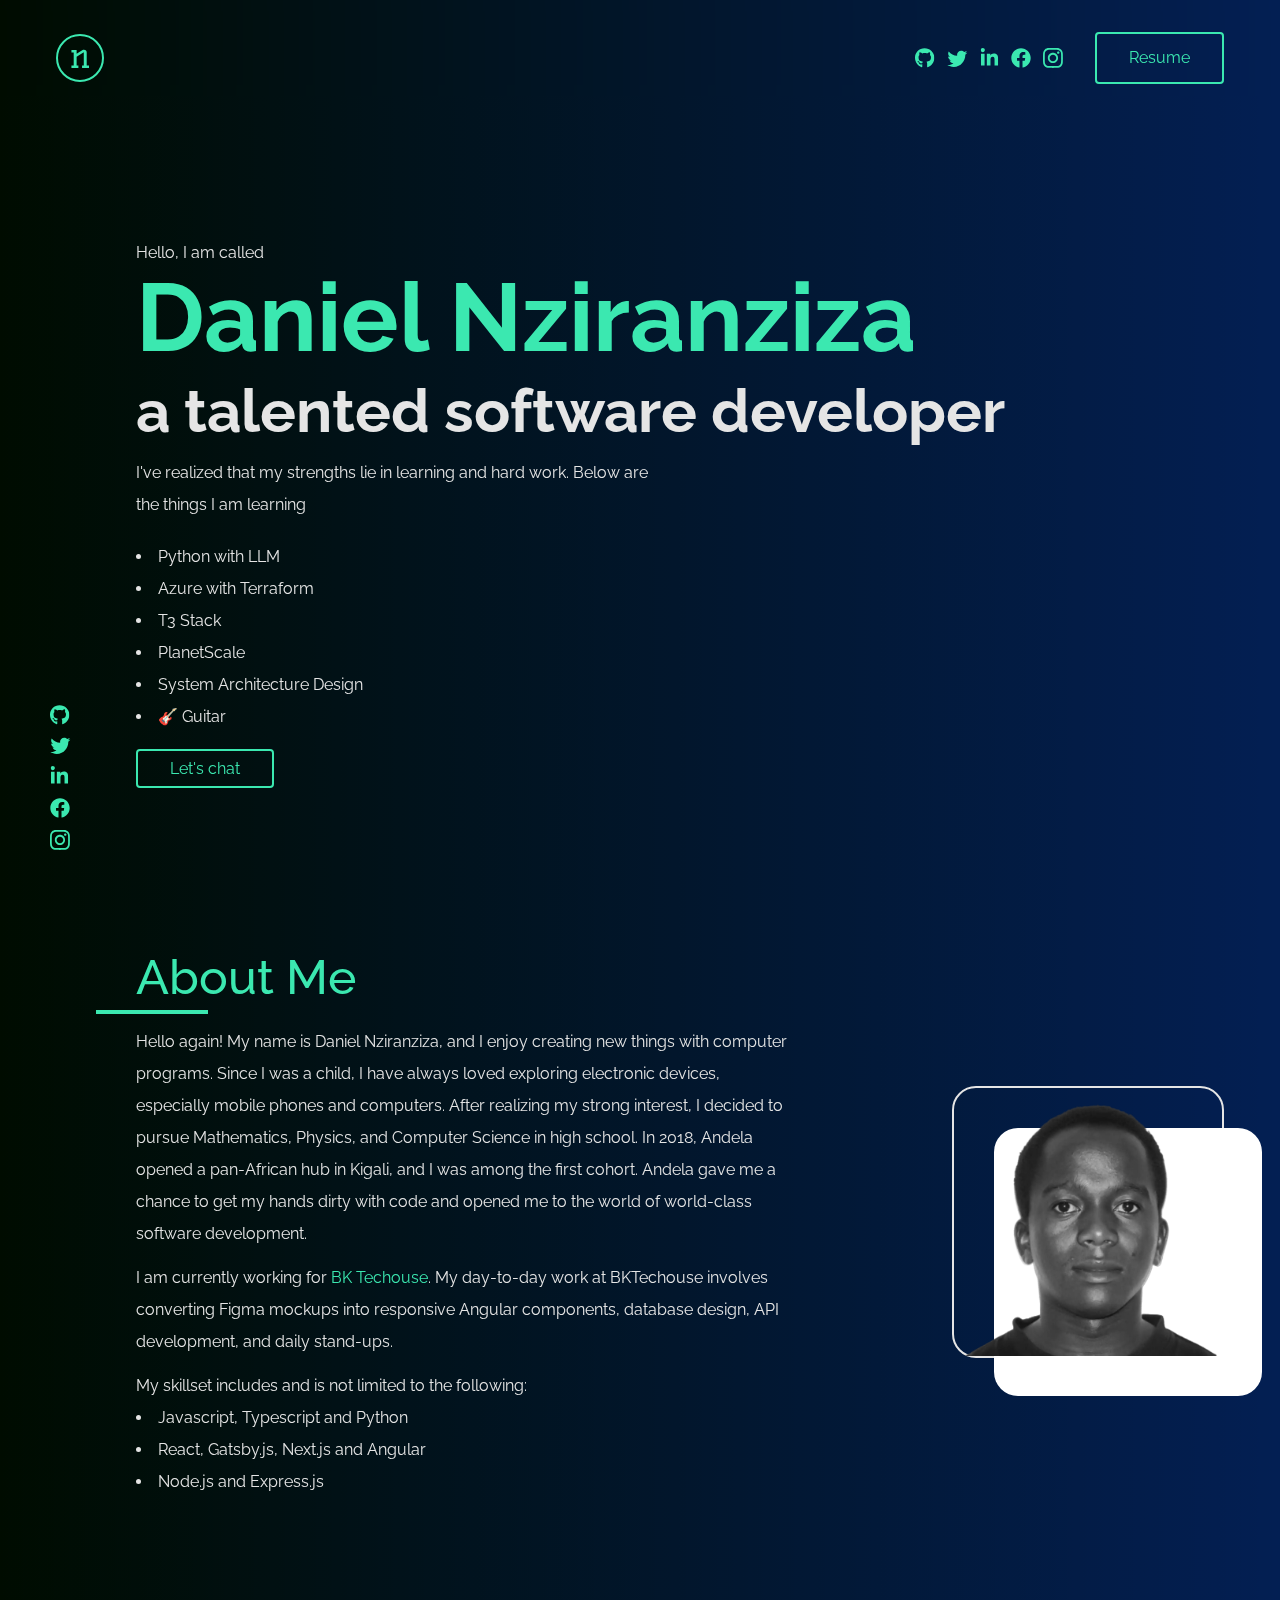
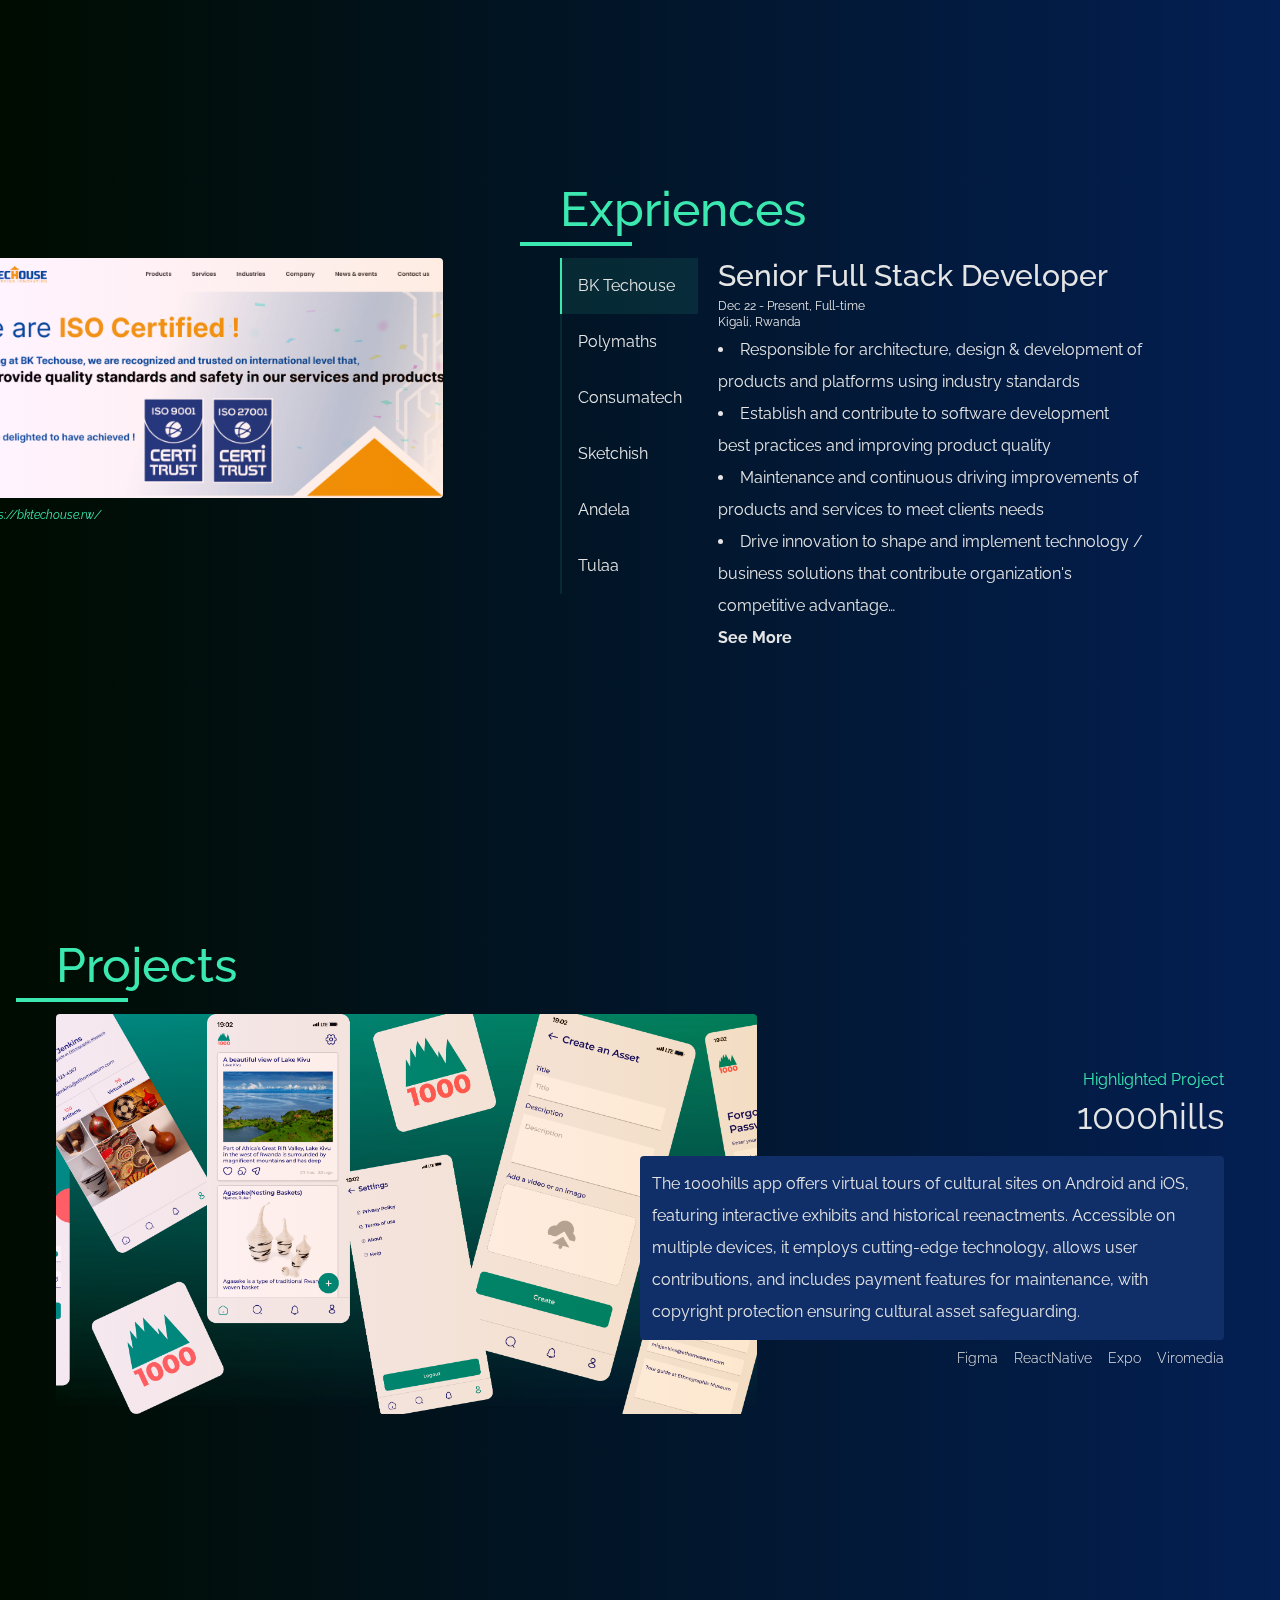
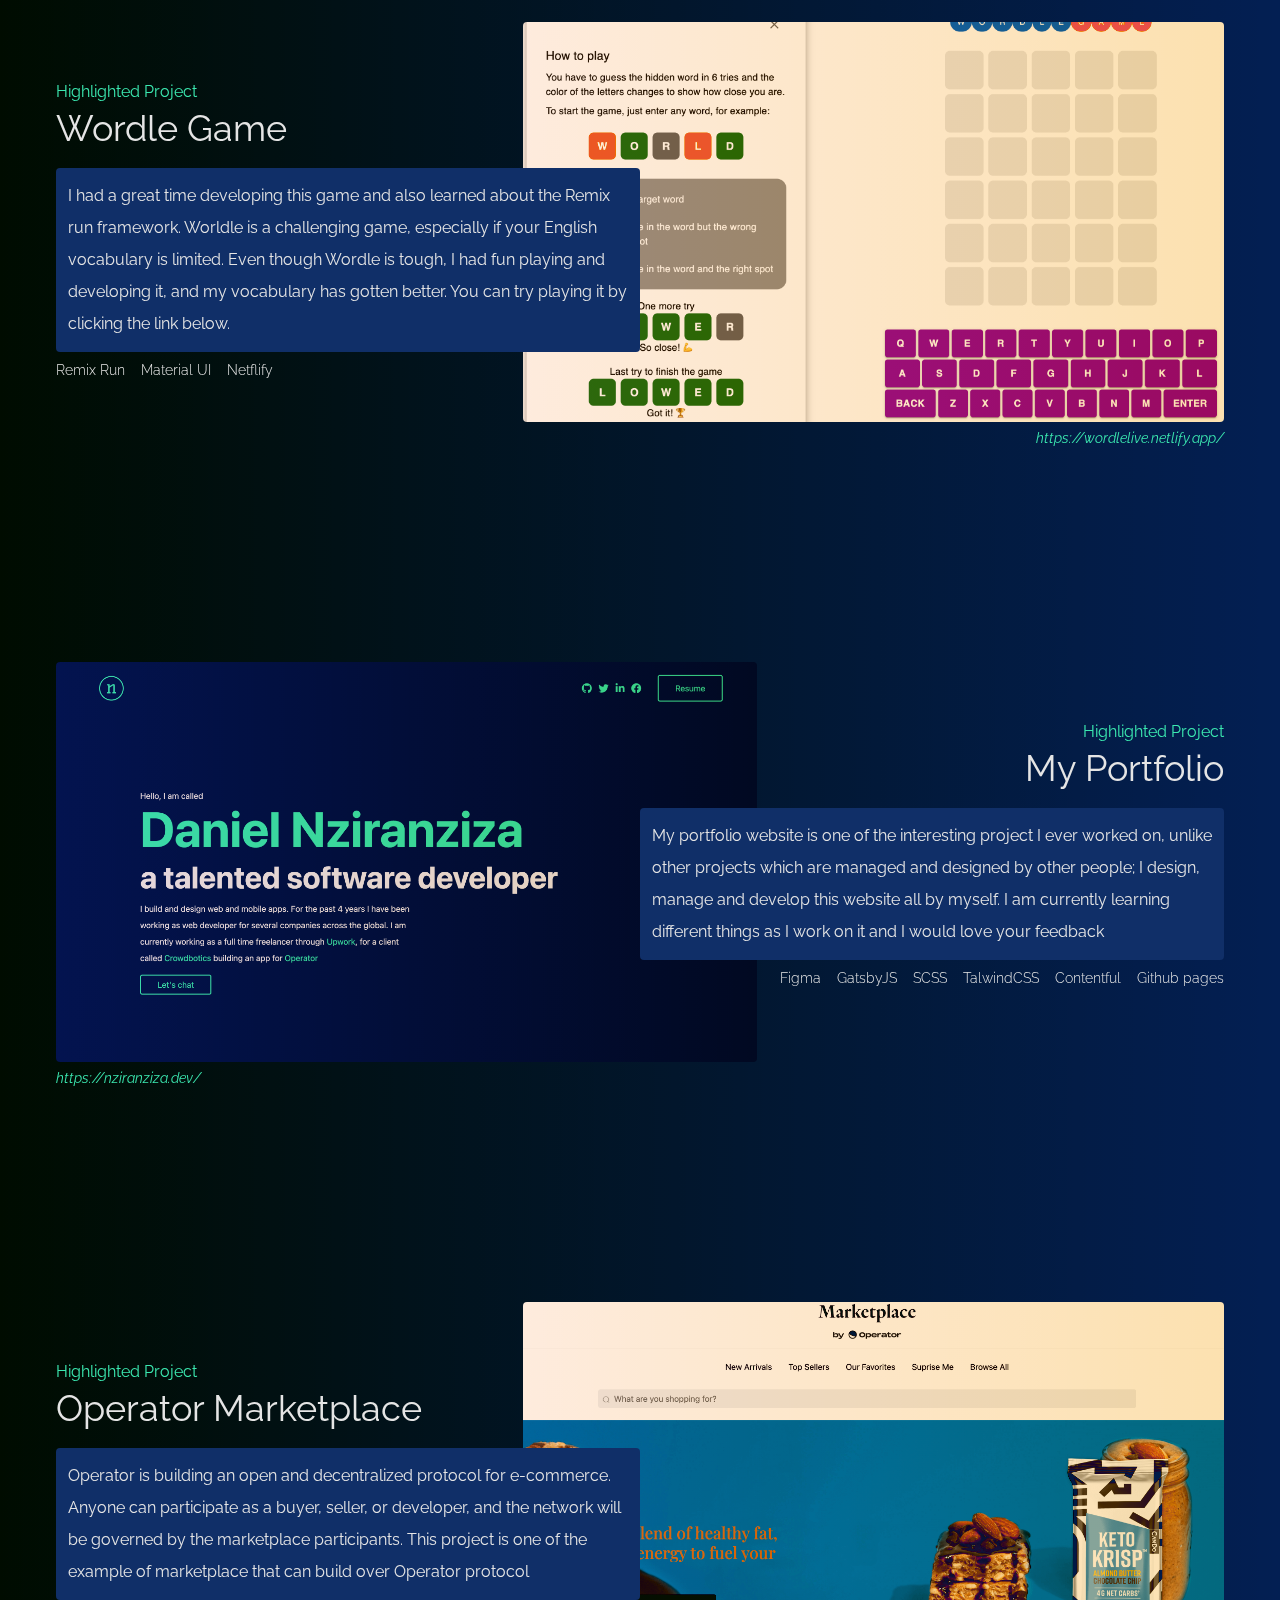
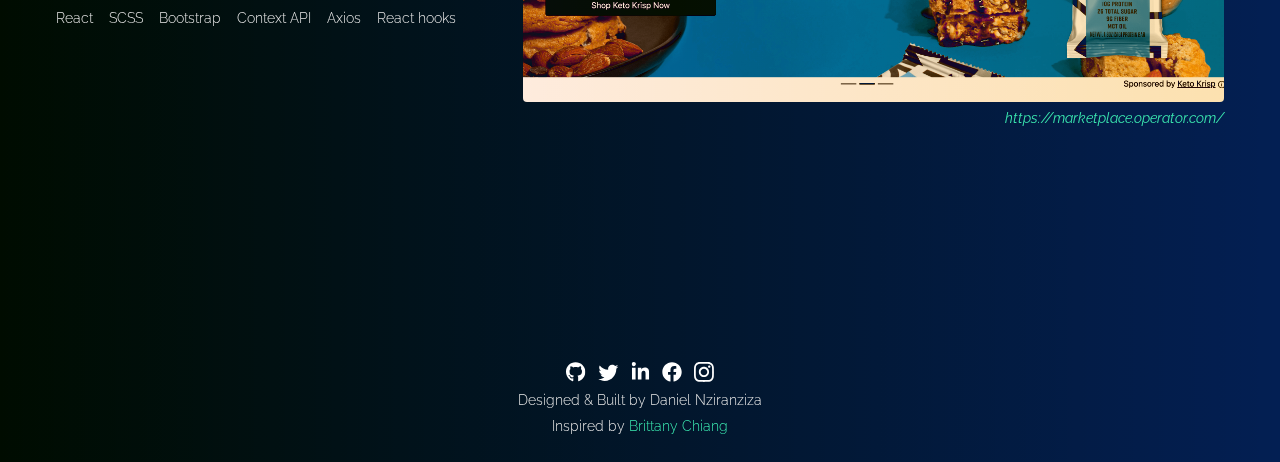
==== commit ac7f81cc: "2024 March update 1 - Change background color - Update title systle" ====
--- a/index.html
+++ b/index.html
@@ -20,9 +20,10 @@
   Mathematics, Physics, and Computer Science in high school. In 2018,
   Andela opened a pan-African hub in Kigali, and I was among the first
   cohort. Andela gave me a chance to get my hands dirty with code and
-  opened me to the world of world-class software development."/><meta data-react-helmet="true" name="twitter:image" content="/static/mp-396c2307a13a8e3e1cb3180481787b52.png"/><style data-href="/styles.f2951ec60185a183a68f.css" data-identity="gatsby-global-css">/*
+  opened me to the world of world-class software development."/><meta data-react-helmet="true" name="twitter:image" content="/static/mp-396c2307a13a8e3e1cb3180481787b52.png"/><style data-href="/styles.697de02c87618aeaff22.css" data-identity="gatsby-global-css">@import url(https://fonts.googleapis.com/css2?family=Raleway:ital,wght@0,100..900;1,100..900&display=swap);
+/*
 ! tailwindcss v3.4.1 | MIT License | https://tailwindcss.com
-*/*,:after,:before{border:0 solid;box-sizing:border-box}:after,:before{--tw-content:""}:host,html{-webkit-text-size-adjust:100%;font-feature-settings:normal;-webkit-tap-highlight-color:transparent;font-family:ui-sans-serif,system-ui,sans-serif,Apple Color Emoji,Segoe UI Emoji,Segoe UI Symbol,Noto Color Emoji;font-variation-settings:normal;line-height:1.5;-moz-tab-size:4;-o-tab-size:4;tab-size:4}body{line-height:inherit;margin:0}hr{border-top-width:1px;color:inherit;height:0}abbr:where([title]){-webkit-text-decoration:underline dotted;text-decoration:underline dotted}h1,h2,h3,h4,h5,h6{font-size:inherit;font-weight:inherit}a{color:inherit;text-decoration:inherit}b,strong{font-weight:bolder}code,kbd,pre,samp{font-feature-settings:normal;font-family:ui-monospace,SFMono-Regular,Menlo,Monaco,Consolas,Liberation Mono,Courier New,monospace;font-size:1em;font-variation-settings:normal}small{font-size:80%}sub,sup{font-size:75%;line-height:0;position:relative;vertical-align:baseline}sub{bottom:-.25em}sup{top:-.5em}table{border-collapse:collapse;border-color:inherit;text-indent:0}button,input,optgroup,select,textarea{font-feature-settings:inherit;color:inherit;font-family:inherit;font-size:100%;font-variation-settings:inherit;font-weight:inherit;line-height:inherit;margin:0;padding:0}button,select{text-transform:none}[type=button],[type=reset],[type=submit],button{-webkit-appearance:button;background-color:transparent;background-image:none}:-moz-focusring{outline:auto}:-moz-ui-invalid{box-shadow:none}progress{vertical-align:baseline}::-webkit-inner-spin-button,::-webkit-outer-spin-button{height:auto}[type=search]{-webkit-appearance:textfield;outline-offset:-2px}::-webkit-search-decoration{-webkit-appearance:none}::-webkit-file-upload-button{-webkit-appearance:button;font:inherit}summary{display:list-item}blockquote,dd,dl,figure,h1,h2,h3,h4,h5,h6,hr,p,pre{margin:0}fieldset{margin:0}fieldset,legend{padding:0}menu,ol,ul{list-style:none;margin:0;padding:0}dialog{padding:0}textarea{resize:vertical}input::-moz-placeholder,textarea::-moz-placeholder{color:#9ca3af;opacity:1}input::placeholder,textarea::placeholder{color:#9ca3af;opacity:1}[role=button],button{cursor:pointer}:disabled{cursor:default}audio,canvas,embed,iframe,img,object,svg,video{display:block;vertical-align:middle}img,video{height:auto;max-width:100%}[hidden]{display:none}*,:after,:before{--tw-border-spacing-x:0;--tw-border-spacing-y:0;--tw-translate-x:0;--tw-translate-y:0;--tw-rotate:0;--tw-skew-x:0;--tw-skew-y:0;--tw-scale-x:1;--tw-scale-y:1;--tw-pan-x: ;--tw-pan-y: ;--tw-pinch-zoom: ;--tw-scroll-snap-strictness:proximity;--tw-gradient-from-position: ;--tw-gradient-via-position: ;--tw-gradient-to-position: ;--tw-ordinal: ;--tw-slashed-zero: ;--tw-numeric-figure: ;--tw-numeric-spacing: ;--tw-numeric-fraction: ;--tw-ring-inset: ;--tw-ring-offset-width:0px;--tw-ring-offset-color:#fff;--tw-ring-color:rgba(59,130,246,.5);--tw-ring-offset-shadow:0 0 #0000;--tw-ring-shadow:0 0 #0000;--tw-shadow:0 0 #0000;--tw-shadow-colored:0 0 #0000;--tw-blur: ;--tw-brightness: ;--tw-contrast: ;--tw-grayscale: ;--tw-hue-rotate: ;--tw-invert: ;--tw-saturate: ;--tw-sepia: ;--tw-drop-shadow: ;--tw-backdrop-blur: ;--tw-backdrop-brightness: ;--tw-backdrop-contrast: ;--tw-backdrop-grayscale: ;--tw-backdrop-hue-rotate: ;--tw-backdrop-invert: ;--tw-backdrop-opacity: ;--tw-backdrop-saturate: ;--tw-backdrop-sepia: }::backdrop{--tw-border-spacing-x:0;--tw-border-spacing-y:0;--tw-translate-x:0;--tw-translate-y:0;--tw-rotate:0;--tw-skew-x:0;--tw-skew-y:0;--tw-scale-x:1;--tw-scale-y:1;--tw-pan-x: ;--tw-pan-y: ;--tw-pinch-zoom: ;--tw-scroll-snap-strictness:proximity;--tw-gradient-from-position: ;--tw-gradient-via-position: ;--tw-gradient-to-position: ;--tw-ordinal: ;--tw-slashed-zero: ;--tw-numeric-figure: ;--tw-numeric-spacing: ;--tw-numeric-fraction: ;--tw-ring-inset: ;--tw-ring-offset-width:0px;--tw-ring-offset-color:#fff;--tw-ring-color:rgba(59,130,246,.5);--tw-ring-offset-shadow:0 0 #0000;--tw-ring-shadow:0 0 #0000;--tw-shadow:0 0 #0000;--tw-shadow-colored:0 0 #0000;--tw-blur: ;--tw-brightness: ;--tw-contrast: ;--tw-grayscale: ;--tw-hue-rotate: ;--tw-invert: ;--tw-saturate: ;--tw-sepia: ;--tw-drop-shadow: ;--tw-backdrop-blur: ;--tw-backdrop-brightness: ;--tw-backdrop-contrast: ;--tw-backdrop-grayscale: ;--tw-backdrop-hue-rotate: ;--tw-backdrop-invert: ;--tw-backdrop-opacity: ;--tw-backdrop-saturate: ;--tw-backdrop-sepia: }.fixed{position:fixed}.absolute{position:absolute}.relative{position:relative}.sticky{position:sticky}.bottom-\[50px\]{bottom:50px}.left-0{left:0}.left-\[50px\]{left:50px}.right-0{right:0}.top-0{top:0}.z-10{z-index:10}.z-20{z-index:20}.z-30{z-index:30}.clear-both{clear:both}.mx-auto{margin-left:auto;margin-right:auto}.-ml-2{margin-left:-.5rem}.-ml-\[15\%\]{margin-left:-15%}.mb-1{margin-bottom:.25rem}.mb-10{margin-bottom:2.5rem}.mb-2{margin-bottom:.5rem}.mb-20{margin-bottom:5rem}.mb-3{margin-bottom:.75rem}.mb-5{margin-bottom:1.25rem}.ml-3{margin-left:.75rem}.ml-4{margin-left:1rem}.mr-3{margin-right:.75rem}.mr-4{margin-right:1rem}.mt-10{margin-top:2.5rem}.mt-2{margin-top:.5rem}.mt-20{margin-top:5rem}.mt-3{margin-top:.75rem}.mt-8{margin-top:2rem}.line-clamp-9{-webkit-box-orient:vertical;-webkit-line-clamp:9;display:-webkit-box;overflow:hidden}.line-clamp-none{-webkit-box-orient:horizontal;-webkit-line-clamp:none;display:block;overflow:visible}.block{display:block}.inline-block{display:inline-block}.flex{display:flex}.hidden{display:none}.h-\[240px\]{height:240px}.h-\[250px\]{height:250px}.h-\[30px\]{height:30px}.h-full{height:100%}.h-screen{height:100vh}.min-h-\[calc\(100vh-70px\)\]{min-height:calc(100vh - 70px)}.min-h-screen{min-height:100vh}.w-1\/2{width:50%}.w-\[40\%\]{width:40%}.w-\[85\%\]{width:85%}.w-\[calc\(100\%-1rem\)\]{width:calc(100% - 1rem)}.w-full{width:100%}.max-w-7xl{max-width:80rem}.transform{transform:translate(var(--tw-translate-x),var(--tw-translate-y)) rotate(var(--tw-rotate)) skewX(var(--tw-skew-x)) skewY(var(--tw-skew-y)) scaleX(var(--tw-scale-x)) scaleY(var(--tw-scale-y))}.cursor-pointer{cursor:pointer}.list-inside{list-style-position:inside}.list-disc{list-style-type:disc}.flex-row-reverse{flex-direction:row-reverse}.flex-col{flex-direction:column}.flex-col-reverse{flex-direction:column-reverse}.flex-wrap{flex-wrap:wrap}.items-end{align-items:flex-end}.items-center{align-items:center}.justify-end{justify-content:flex-end}.justify-center{justify-content:center}.justify-between{justify-content:space-between}.self-end{align-self:flex-end}.overflow-auto{overflow:auto}.overflow-hidden{overflow:hidden}.\!overflow-visible{overflow:visible!important}.whitespace-nowrap{white-space:nowrap}.rounded{border-radius:.25rem}.rounded-3xl{border-radius:1.5rem}.border{border-width:1px}.border-2{border-width:2px}.border-b-2{border-bottom-width:2px}.border-solid{border-style:solid}.border-secondary{--tw-border-opacity:1;border-color:rgb(59 232 176/var(--tw-border-opacity))}.border-secondary\/\[0\.1\]{border-color:rgba(59,232,176,.1)}.bg-altprimary{--tw-bg-opacity:1;background-color:rgb(16 47 104/var(--tw-bg-opacity))}.bg-primary{--tw-bg-opacity:1;background-color:rgb(3 31 83/var(--tw-bg-opacity))}.bg-primary\/50{background-color:rgba(3,31,83,.5)}.bg-secondary\/\[0\.1\]{background-color:rgba(59,232,176,.1)}.object-cover{-o-object-fit:cover;object-fit:cover}.p-3{padding:.75rem}.px-4{padding-left:1rem;padding-right:1rem}.px-8{padding-left:2rem;padding-right:2rem}.py-2{padding-bottom:.5rem;padding-top:.5rem}.py-3{padding-bottom:.75rem;padding-top:.75rem}.py-5{padding-bottom:1.25rem;padding-top:1.25rem}.pb-20{padding-bottom:5rem}.pb-3{padding-bottom:.75rem}.pl-10{padding-left:2.5rem}.pl-2{padding-left:.5rem}.pt-8{padding-top:2rem}.pt-\[5px\]{padding-top:5px}.text-left{text-align:left}.text-center{text-align:center}.text-right{text-align:right}.text-3xl{font-size:1.875rem;line-height:2.25rem}.text-5xl{font-size:3rem;line-height:1}.text-sm{font-size:.875rem;line-height:1.25rem}.text-xs{font-size:.75rem;line-height:1rem}.font-bold{font-weight:700}.font-light{font-weight:300}.font-medium{font-weight:500}.italic{font-style:italic}.leading-tight{line-height:1.25}.text-secondary{--tw-text-opacity:1;color:rgb(59 232 176/var(--tw-text-opacity))}.mix-blend-difference{mix-blend-mode:difference}.backdrop-blur-lg{--tw-backdrop-blur:blur(16px)}.backdrop-blur-lg,.backdrop-blur-sm{-webkit-backdrop-filter:var(--tw-backdrop-blur) var(--tw-backdrop-brightness) var(--tw-backdrop-contrast) var(--tw-backdrop-grayscale) var(--tw-backdrop-hue-rotate) var(--tw-backdrop-invert) var(--tw-backdrop-opacity) var(--tw-backdrop-saturate) var(--tw-backdrop-sepia);backdrop-filter:var(--tw-backdrop-blur) var(--tw-backdrop-brightness) var(--tw-backdrop-contrast) var(--tw-backdrop-grayscale) var(--tw-backdrop-hue-rotate) var(--tw-backdrop-invert) var(--tw-backdrop-opacity) var(--tw-backdrop-saturate) var(--tw-backdrop-sepia)}.backdrop-blur-sm{--tw-backdrop-blur:blur(4px)}.transition-all{transition-property:all;transition-timing-function:cubic-bezier(.4,0,.2,1)}.duration-150,.transition-all{transition-duration:.15s}.ease-in-out{transition-timing-function:cubic-bezier(.4,0,.2,1)}*{--tw-text-opacity:1;color:rgb(229 229 229/var(--tw-text-opacity));line-height:2rem}body{--tw-bg-opacity:1;background-color:rgb(3 31 83/var(--tw-bg-opacity))}.container{max-width:960px}.profile-pic img{filter:grayscale(100%) contrast(1);mix-blend-mode:multiply;z-index:1}.profile-pic img,.profile-pic img:hover{transition:all 1s cubic-bezier(.645,.045,.355,1)}.profile-pic img:hover{filter:unset;mix-blend-mode:unset}.profile-pic:after{background-color:#fff;border-radius:1.5rem;content:"";display:inline-block;height:100%;left:15%;position:absolute;top:15%;width:100%;z-index:-1px}.after\:bg-primary:after{--tw-bg-opacity:1;background-color:rgb(3 31 83/var(--tw-bg-opacity));content:var(--tw-content)}.hover\:bg-secondary\/\[0\.1\]:hover{background-color:rgba(59,232,176,.1)}.hover\:text-secondary\/90:hover{color:rgba(59,232,176,.9)}.hover\:mix-blend-normal:hover{mix-blend-mode:normal}@media (min-width:640px){.sm\:w-2\/4{width:50%}.sm\:px-6{padding-left:1.5rem;padding-right:1.5rem}.sm\:text-4xl{font-size:2.25rem;line-height:2.5rem}.sm\:text-6xl{font-size:3.75rem;line-height:1}}@media (min-width:768px){.md\:static{position:static}.md\:absolute{position:absolute}.md\:left-0{left:0}.md\:right-0{right:0}.md\:mb-0{margin-bottom:0}.md\:mb-4{margin-bottom:1rem}.md\:mb-52{margin-bottom:13rem}.md\:ml-0{margin-left:0}.md\:ml-20{margin-left:5rem}.md\:ml-5{margin-left:1.25rem}.md\:mr-3{margin-right:.75rem}.md\:mr-8{margin-right:2rem}.md\:mt-0{margin-top:0}.md\:block{display:block}.md\:flex{display:flex}.md\:hidden{display:none}.md\:w-2\/4{width:50%}.md\:w-3\/5{width:60%}.md\:w-\[35\%\]{width:35%}.md\:max-w-\[60\%\]{max-width:60%}.md\:max-w-\[80\%\]{max-width:80%}.md\:flex-row{flex-direction:row}.md\:flex-col{flex-direction:column}.md\:items-center{align-items:center}.md\:overflow-visible{overflow:visible}.md\:border-b-0{border-bottom-width:0}.md\:border-l-2{border-left-width:2px}.md\:px-14{padding-left:3.5rem;padding-right:3.5rem}.md\:text-6xl{font-size:3.75rem;line-height:1}.md\:text-8xl{font-size:6rem;line-height:1}}@media (min-width:1024px){.lg\:top-\[12\.5\%\]{top:12.5%}.lg\:-ml-10{margin-left:-2.5rem}.lg\:-ml-20{margin-left:-5rem}.lg\:ml-20{margin-left:5rem}.lg\:mr-20{margin-right:5rem}.lg\:mt-0{margin-top:0}.lg\:mt-\[200px\]{margin-top:200px}.lg\:block{display:block}.lg\:h-\[400px\]{height:400px}.lg\:h-\[40px\]{height:40px}.lg\:w-\[25\%\]{width:25%}.lg\:w-\[50\%\]{width:50%}.lg\:w-full{width:100%}.lg\:max-w-\[60\%\]{max-width:60%}.lg\:max-w-\[80\%\]{max-width:80%}.lg\:pt-\[15px\]{padding-top:15px}.lg\:text-4xl{font-size:2.25rem;line-height:2.5rem}.lg\:text-5xl{font-size:3rem;line-height:1}}</style><style>.gatsby-image-wrapper{position:relative;overflow:hidden}.gatsby-image-wrapper picture.object-fit-polyfill{position:static!important}.gatsby-image-wrapper img{bottom:0;height:100%;left:0;margin:0;max-width:none;padding:0;position:absolute;right:0;top:0;width:100%;object-fit:cover}.gatsby-image-wrapper [data-main-image]{opacity:0;transform:translateZ(0);transition:opacity .25s linear;will-change:opacity}.gatsby-image-wrapper-constrained{display:inline-block;vertical-align:top}</style><noscript><style>.gatsby-image-wrapper noscript [data-main-image]{opacity:1!important}.gatsby-image-wrapper [data-placeholder-image]{opacity:0!important}</style></noscript><script type="module">const e="undefined"!=typeof HTMLImageElement&&"loading"in HTMLImageElement.prototype;e&&document.body.addEventListener("load",(function(e){const t=e.target;if(void 0===t.dataset.mainImage)return;if(void 0===t.dataset.gatsbyImageSsr)return;let a=null,n=t;for(;null===a&&n;)void 0!==n.parentNode.dataset.gatsbyImageWrapper&&(a=n.parentNode),n=n.parentNode;const o=a.querySelector("[data-placeholder-image]"),r=new Image;r.src=t.currentSrc,r.decode().catch((()=>{})).then((()=>{t.style.opacity=1,o&&(o.style.opacity=0,o.style.transition="opacity 500ms linear")}))}),!0);</script><title data-react-helmet="true">Daniel Nziranziza - Portfolio</title><link data-react-helmet="true" rel="icon" type="image/png" href="[data-uri]"/><link rel="sitemap" type="application/xml" href="/sitemap/sitemap-index.xml"/><link href="https://fonts.googleapis.com/css?family=Limelight&amp;display=swap" rel="stylesheet"/></head><body><div id="___gatsby"><div style="outline:none" tabindex="-1" id="gatsby-focus-wrapper"><main class="bg-primary min-h-screen"><div class="sticky top-0 bg-primary/50 z-20 backdrop-blur-sm"><nav class="max-w-7xl mx-auto px-4 sm:px-6 md:px-14 pb-3 pt-8 flex justify-between md:items-center relative"><svg width="48" height="48" viewBox="0 0 48 48" fill="none" xmlns="http://www.w3.org/2000/svg"><circle cx="24" cy="24" r="23" stroke="#3BE8B0" stroke-width="2"></circle><path d="M27.896 15.64C29.768 15.64 30.704 16.564 30.704 18.412V31.552H33.008V34H26.06V31.552H27.788V18.16L20.624 22.66V31.552H22.388V34H15.44V31.552H17.708V18.412H15.44V16H20.624V19.744L26.6 16C26.984 15.76 27.416 15.64 27.896 15.64Z" fill="#3BE8B0"></path></svg><div class="md:hidden"><svg width="35" height="25" viewBox="0 0 35 25" fill="none"><path d="M0 1.5625H35" stroke="#3BE8B0" stroke-width="2"></path><line x1="8.02087" y1="13.5833" x2="35" y2="13.5833" stroke="#3BE8B0" stroke-width="2"></line><line x1="16.0416" y1="24" x2="35" y2="24" stroke="#3BE8B0" stroke-width="2"></line></svg></div><div class="md:flex hidden"><div class="items-center hidden md:flex"><button class="mr-4 mt-8 md:hidden self-end"><svg width="24" height="22" viewBox="0 0 24 22" fill="none"><line x1="2.70711" y1="1.29289" x2="22.7061" y2="21.2919" stroke="#3BE8B0" stroke-width="2"></line><line x1="1.29289" y1="21.2929" x2="21.2929" y2="1.29289" stroke="#3BE8B0" stroke-width="2"></line></svg></button><div class="flex items-center md:mr-8 flex-col md:flex-row mt-10 md:mt-0"><a href="https://github.com/Nziranziza" target="_blank"><svg class="md:mr-3 md:mb-0 mb-3" width="20" height="20" viewBox="0 0 20 20" fill="none"><g clip-path="url(#clip0_43_66)"><path d="M6.48047 15.5234C6.48047 15.6016 6.39062 15.6641 6.27734 15.6641C6.14844 15.6758 6.05859 15.6133 6.05859 15.5234C6.05859 15.4453 6.14844 15.3828 6.26172 15.3828C6.37891 15.3711 6.48047 15.4336 6.48047 15.5234ZM5.26562 15.3477C5.23828 15.4258 5.31641 15.5156 5.43359 15.5391C5.53516 15.5781 5.65234 15.5391 5.67578 15.4609C5.69922 15.3828 5.625 15.293 5.50781 15.2578C5.40625 15.2305 5.29297 15.2695 5.26562 15.3477ZM6.99219 15.2812C6.87891 15.3086 6.80078 15.3828 6.8125 15.4727C6.82422 15.5508 6.92578 15.6016 7.04297 15.5742C7.15625 15.5469 7.23438 15.4727 7.22266 15.3945C7.21094 15.3203 7.10547 15.2695 6.99219 15.2812ZM9.5625 0.3125C4.14453 0.3125 0 4.42578 0 9.84375C0 14.1758 2.72656 17.8828 6.62109 19.1875C7.12109 19.2773 7.29688 18.9688 7.29688 18.7148C7.29688 18.4727 7.28516 17.1367 7.28516 16.3164C7.28516 16.3164 4.55078 16.9023 3.97656 15.1523C3.97656 15.1523 3.53125 14.0156 2.89062 13.7227C2.89062 13.7227 1.99609 13.1094 2.95312 13.1211C2.95312 13.1211 3.92578 13.1992 4.46094 14.1289C5.31641 15.6367 6.75 15.2031 7.30859 14.9453C7.39844 14.3203 7.65234 13.8867 7.93359 13.6289C5.75 13.3867 3.54688 13.0703 3.54688 9.3125C3.54688 8.23828 3.84375 7.69922 4.46875 7.01172C4.36719 6.75781 4.03516 5.71094 4.57031 4.35938C5.38672 4.10547 7.26562 5.41406 7.26562 5.41406C8.04688 5.19531 8.88672 5.08203 9.71875 5.08203C10.5508 5.08203 11.3906 5.19531 12.1719 5.41406C12.1719 5.41406 14.0508 4.10156 14.8672 4.35938C15.4023 5.71484 15.0703 6.75781 14.9688 7.01172C15.5938 7.70312 15.9766 8.24219 15.9766 9.3125C15.9766 13.082 13.6758 13.3828 11.4922 13.6289C11.8516 13.9375 12.1562 14.5234 12.1562 15.4414C12.1562 16.7578 12.1445 18.3867 12.1445 18.707C12.1445 18.9609 12.3242 19.2695 12.8203 19.1797C16.7266 17.8828 19.375 14.1758 19.375 9.84375C19.375 4.42578 14.9805 0.3125 9.5625 0.3125ZM3.79688 13.7852C3.74609 13.8242 3.75781 13.9141 3.82422 13.9883C3.88672 14.0508 3.97656 14.0781 4.02734 14.0273C4.07812 13.9883 4.06641 13.8984 4 13.8242C3.9375 13.7617 3.84766 13.7344 3.79688 13.7852ZM3.375 13.4688C3.34766 13.5195 3.38672 13.582 3.46484 13.6211C3.52734 13.6602 3.60547 13.6484 3.63281 13.5938C3.66016 13.543 3.62109 13.4805 3.54297 13.4414C3.46484 13.418 3.40234 13.4297 3.375 13.4688ZM4.64062 14.8594C4.57812 14.9102 4.60156 15.0273 4.69141 15.1016C4.78125 15.1914 4.89453 15.2031 4.94531 15.1406C4.99609 15.0898 4.97266 14.9727 4.89453 14.8984C4.80859 14.8086 4.69141 14.7969 4.64062 14.8594ZM4.19531 14.2852C4.13281 14.3242 4.13281 14.4258 4.19531 14.5156C4.25781 14.6055 4.36328 14.6445 4.41406 14.6055C4.47656 14.5547 4.47656 14.4531 4.41406 14.3633C4.35938 14.2734 4.25781 14.2344 4.19531 14.2852Z" fill="#3BE8B0"></path></g><defs><clipPath id="clip0_43_66"><rect width="19.375" height="20" fill="white"></rect></clipPath></defs></svg></a><a href="https://twitter.com/NziranzizaD" target="_blank"><svg class="md:mr-3 md:mb-0 mb-3" width="21" height="17" viewBox="0 0 21 17" fill="none"><path d="M18.2775 4.71489C18.2902 4.89255 18.2902 5.07024 18.2902 5.2479C18.2902 10.6666 14.1658 16.9103 6.62776 16.9103C4.30541 16.9103 2.14807 16.2377 0.333344 15.0702C0.663304 15.1083 0.980531 15.121 1.32319 15.121C3.2394 15.121 5.00338 14.4738 6.41201 13.3697C4.60998 13.3316 3.09983 12.1515 2.57952 10.5271C2.83334 10.5651 3.08713 10.5905 3.35366 10.5905C3.72166 10.5905 4.08971 10.5397 4.43233 10.4509C2.55416 10.0702 1.14549 8.42048 1.14549 6.42809V6.37735C1.69116 6.68192 2.32573 6.87227 2.99827 6.89762C1.8942 6.16157 1.17088 4.90524 1.17088 3.48391C1.17088 2.72251 1.37389 2.02454 1.72924 1.4154C3.74701 3.9027 6.78002 5.52704 10.181 5.70473C10.1176 5.40016 10.0795 5.08294 10.0795 4.76567C10.0795 2.50677 11.9069 0.666687 14.1785 0.666687C15.3587 0.666687 16.4246 1.16161 17.1734 1.9611C18.0997 1.78344 18.9881 1.44079 19.7749 0.971257C19.4703 1.92305 18.8231 2.72255 17.9729 3.23012C18.7978 3.14134 19.5972 2.91286 20.3333 2.59563C19.775 3.40778 19.077 4.1311 18.2775 4.71489Z" fill="#3BE8B0"></path></svg></a><a href="https://www.linkedin.com/in/nziranziza/" target="_blank"><svg class="md:mr-3 md:mb-0 mb-3" width="19" height="20" viewBox="0 0 19 20" fill="none"><g clip-path="url(#clip0_43_60)"><path d="M4.58384 17.5001H0.955719V5.81647H4.58384V17.5001ZM2.76783 4.22272C1.60767 4.22272 0.666656 3.26178 0.666656 2.10163C0.666657 1.54436 0.888029 1.00992 1.28208 0.615876C1.67612 0.22183 2.21056 0.000457764 2.76783 0.000457764C3.32509 0.000457764 3.85953 0.22183 4.25358 0.615876C4.64763 1.00992 4.869 1.54436 4.869 2.10163C4.869 3.26178 3.92759 4.22272 2.76783 4.22272ZM18.1628 17.5001H14.5424V11.8126C14.5424 10.4571 14.5151 8.71881 12.6561 8.71881C10.7698 8.71881 10.4807 10.1915 10.4807 11.7149V17.5001H6.8565V5.81647H10.3362V7.41022H10.387C10.8713 6.49225 12.0545 5.5235 13.8198 5.5235C17.4917 5.5235 18.1667 7.94147 18.1667 11.0821V17.5001H18.1628Z" fill="#3BE8B0"></path></g><defs><clipPath id="clip0_43_60"><rect width="17.5" height="20" fill="white" transform="translate(0.666656)"></rect></clipPath></defs></svg></a><a href="https://www.facebook.com/nziranziza.daniel" target="_blank"><svg width="20" height="20" viewBox="0 0 20 20" fill="none" class="md:mr-3 md:mb-0 mb-3"><path d="M19.6875 10C19.6875 4.64844 15.3516 0.3125 10 0.3125C4.64844 0.3125 0.3125 4.64844 0.3125 10C0.3125 14.8352 3.85508 18.843 8.48633 19.5703V12.8004H6.02539V10H8.48633V7.86562C8.48633 5.43789 9.93164 4.09687 12.1453 4.09687C13.2055 4.09687 14.3141 4.28594 14.3141 4.28594V6.66875H13.0922C11.8891 6.66875 11.5137 7.41562 11.5137 8.18164V10H14.2004L13.7707 12.8004H11.5137V19.5703C16.1449 18.843 19.6875 14.8352 19.6875 10Z" fill="#3BE8B0"></path></svg></a><a href="https://www.instagram.com/nziranziza.dev" target="_blank"><svg width="20" height="20" viewBox="0 0 22 22" fill="none"><path d="M10.946 5.33081C7.84058 5.33081 5.33569 7.83569 5.33569 10.9412C5.33569 14.0466 7.84058 16.5515 10.946 16.5515C14.0515 16.5515 16.5564 14.0466 16.5564 10.9412C16.5564 7.83569 14.0515 5.33081 10.946 5.33081ZM10.946 14.5886C8.93921 14.5886 7.29858 12.9529 7.29858 10.9412C7.29858 8.92944 8.93433 7.2937 10.946 7.2937C12.9578 7.2937 14.5935 8.92944 14.5935 10.9412C14.5935 12.9529 12.9529 14.5886 10.946 14.5886ZM18.0945 5.10132C18.0945 5.82886 17.5085 6.40991 16.7859 6.40991C16.0584 6.40991 15.4773 5.82397 15.4773 5.10132C15.4773 4.37866 16.0632 3.79272 16.7859 3.79272C17.5085 3.79272 18.0945 4.37866 18.0945 5.10132ZM21.8103 6.42944C21.7273 4.67651 21.3269 3.12378 20.0427 1.84448C18.7634 0.565185 17.2107 0.164795 15.4578 0.0769043C13.6511 -0.0256348 8.23608 -0.0256348 6.42944 0.0769043C4.6814 0.159912 3.12866 0.560303 1.84448 1.8396C0.560303 3.1189 0.164795 4.67163 0.0769043 6.42456C-0.0256348 8.2312 -0.0256348 13.6462 0.0769043 15.4529C0.159912 17.2058 0.560303 18.7585 1.84448 20.0378C3.12866 21.3171 4.67651 21.7175 6.42944 21.8054C8.23608 21.908 13.6511 21.908 15.4578 21.8054C17.2107 21.7224 18.7634 21.322 20.0427 20.0378C21.322 18.7585 21.7224 17.2058 21.8103 15.4529C21.9128 13.6462 21.9128 8.23608 21.8103 6.42944ZM19.4763 17.3914C19.0955 18.3484 18.3582 19.0857 17.3962 19.4714C15.9558 20.0427 12.5378 19.9109 10.946 19.9109C9.35425 19.9109 5.9314 20.0378 4.49585 19.4714C3.53882 19.0906 2.80151 18.3533 2.41577 17.3914C1.84448 15.9509 1.97632 12.533 1.97632 10.9412C1.97632 9.34937 1.84937 5.92651 2.41577 4.49097C2.79663 3.53394 3.53394 2.79663 4.49585 2.41089C5.93628 1.8396 9.35425 1.97144 10.946 1.97144C12.5378 1.97144 15.9607 1.84448 17.3962 2.41089C18.3533 2.79175 19.0906 3.52905 19.4763 4.49097C20.0476 5.9314 19.9158 9.34937 19.9158 10.9412C19.9158 12.533 20.0476 15.9558 19.4763 17.3914Z" fill="#3BE8B0"></path></svg></a></div><a href="./resume.pdf" class="border-secondary text-secondary border-solid border-2 py-2 px-8 rounded mt-3 md:mt-0" target="blank">Resume</a></div></div></nav></div><div class="max-w-7xl mx-auto px-4 sm:px-6 md:px-14"><div class="fixed hidden lg:block left-[50px] bottom-[50px] z-30"><a href="https://github.com/Nziranziza" target="_blank"><svg class="mb-3" width="20" height="20" viewBox="0 0 20 20" fill="none"><g clip-path="url(#clip0_43_66)"><path d="M6.48047 15.5234C6.48047 15.6016 6.39062 15.6641 6.27734 15.6641C6.14844 15.6758 6.05859 15.6133 6.05859 15.5234C6.05859 15.4453 6.14844 15.3828 6.26172 15.3828C6.37891 15.3711 6.48047 15.4336 6.48047 15.5234ZM5.26562 15.3477C5.23828 15.4258 5.31641 15.5156 5.43359 15.5391C5.53516 15.5781 5.65234 15.5391 5.67578 15.4609C5.69922 15.3828 5.625 15.293 5.50781 15.2578C5.40625 15.2305 5.29297 15.2695 5.26562 15.3477ZM6.99219 15.2812C6.87891 15.3086 6.80078 15.3828 6.8125 15.4727C6.82422 15.5508 6.92578 15.6016 7.04297 15.5742C7.15625 15.5469 7.23438 15.4727 7.22266 15.3945C7.21094 15.3203 7.10547 15.2695 6.99219 15.2812ZM9.5625 0.3125C4.14453 0.3125 0 4.42578 0 9.84375C0 14.1758 2.72656 17.8828 6.62109 19.1875C7.12109 19.2773 7.29688 18.9688 7.29688 18.7148C7.29688 18.4727 7.28516 17.1367 7.28516 16.3164C7.28516 16.3164 4.55078 16.9023 3.97656 15.1523C3.97656 15.1523 3.53125 14.0156 2.89062 13.7227C2.89062 13.7227 1.99609 13.1094 2.95312 13.1211C2.95312 13.1211 3.92578 13.1992 4.46094 14.1289C5.31641 15.6367 6.75 15.2031 7.30859 14.9453C7.39844 14.3203 7.65234 13.8867 7.93359 13.6289C5.75 13.3867 3.54688 13.0703 3.54688 9.3125C3.54688 8.23828 3.84375 7.69922 4.46875 7.01172C4.36719 6.75781 4.03516 5.71094 4.57031 4.35938C5.38672 4.10547 7.26562 5.41406 7.26562 5.41406C8.04688 5.19531 8.88672 5.08203 9.71875 5.08203C10.5508 5.08203 11.3906 5.19531 12.1719 5.41406C12.1719 5.41406 14.0508 4.10156 14.8672 4.35938C15.4023 5.71484 15.0703 6.75781 14.9688 7.01172C15.5938 7.70312 15.9766 8.24219 15.9766 9.3125C15.9766 13.082 13.6758 13.3828 11.4922 13.6289C11.8516 13.9375 12.1562 14.5234 12.1562 15.4414C12.1562 16.7578 12.1445 18.3867 12.1445 18.707C12.1445 18.9609 12.3242 19.2695 12.8203 19.1797C16.7266 17.8828 19.375 14.1758 19.375 9.84375C19.375 4.42578 14.9805 0.3125 9.5625 0.3125ZM3.79688 13.7852C3.74609 13.8242 3.75781 13.9141 3.82422 13.9883C3.88672 14.0508 3.97656 14.0781 4.02734 14.0273C4.07812 13.9883 4.06641 13.8984 4 13.8242C3.9375 13.7617 3.84766 13.7344 3.79688 13.7852ZM3.375 13.4688C3.34766 13.5195 3.38672 13.582 3.46484 13.6211C3.52734 13.6602 3.60547 13.6484 3.63281 13.5938C3.66016 13.543 3.62109 13.4805 3.54297 13.4414C3.46484 13.418 3.40234 13.4297 3.375 13.4688ZM4.64062 14.8594C4.57812 14.9102 4.60156 15.0273 4.69141 15.1016C4.78125 15.1914 4.89453 15.2031 4.94531 15.1406C4.99609 15.0898 4.97266 14.9727 4.89453 14.8984C4.80859 14.8086 4.69141 14.7969 4.64062 14.8594ZM4.19531 14.2852C4.13281 14.3242 4.13281 14.4258 4.19531 14.5156C4.25781 14.6055 4.36328 14.6445 4.41406 14.6055C4.47656 14.5547 4.47656 14.4531 4.41406 14.3633C4.35938 14.2734 4.25781 14.2344 4.19531 14.2852Z" fill="#3BE8B0"></path></g><defs><clipPath id="clip0_43_66"><rect width="19.375" height="20" fill="white"></rect></clipPath></defs></svg></a><a href="https://twitter.com/NziranzizaD" target="_blank"><svg class="mb-3" width="21" height="17" viewBox="0 0 21 17" fill="none"><path d="M18.2775 4.71489C18.2902 4.89255 18.2902 5.07024 18.2902 5.2479C18.2902 10.6666 14.1658 16.9103 6.62776 16.9103C4.30541 16.9103 2.14807 16.2377 0.333344 15.0702C0.663304 15.1083 0.980531 15.121 1.32319 15.121C3.2394 15.121 5.00338 14.4738 6.41201 13.3697C4.60998 13.3316 3.09983 12.1515 2.57952 10.5271C2.83334 10.5651 3.08713 10.5905 3.35366 10.5905C3.72166 10.5905 4.08971 10.5397 4.43233 10.4509C2.55416 10.0702 1.14549 8.42048 1.14549 6.42809V6.37735C1.69116 6.68192 2.32573 6.87227 2.99827 6.89762C1.8942 6.16157 1.17088 4.90524 1.17088 3.48391C1.17088 2.72251 1.37389 2.02454 1.72924 1.4154C3.74701 3.9027 6.78002 5.52704 10.181 5.70473C10.1176 5.40016 10.0795 5.08294 10.0795 4.76567C10.0795 2.50677 11.9069 0.666687 14.1785 0.666687C15.3587 0.666687 16.4246 1.16161 17.1734 1.9611C18.0997 1.78344 18.9881 1.44079 19.7749 0.971257C19.4703 1.92305 18.8231 2.72255 17.9729 3.23012C18.7978 3.14134 19.5972 2.91286 20.3333 2.59563C19.775 3.40778 19.077 4.1311 18.2775 4.71489Z" fill="#3BE8B0"></path></svg></a><a href="https://www.linkedin.com/in/nziranziza/" target="_blank"><svg class="mb-3" width="19" height="20" viewBox="0 0 19 20" fill="none"><g clip-path="url(#clip0_43_60)"><path d="M4.58384 17.5001H0.955719V5.81647H4.58384V17.5001ZM2.76783 4.22272C1.60767 4.22272 0.666656 3.26178 0.666656 2.10163C0.666657 1.54436 0.888029 1.00992 1.28208 0.615876C1.67612 0.22183 2.21056 0.000457764 2.76783 0.000457764C3.32509 0.000457764 3.85953 0.22183 4.25358 0.615876C4.64763 1.00992 4.869 1.54436 4.869 2.10163C4.869 3.26178 3.92759 4.22272 2.76783 4.22272ZM18.1628 17.5001H14.5424V11.8126C14.5424 10.4571 14.5151 8.71881 12.6561 8.71881C10.7698 8.71881 10.4807 10.1915 10.4807 11.7149V17.5001H6.8565V5.81647H10.3362V7.41022H10.387C10.8713 6.49225 12.0545 5.5235 13.8198 5.5235C17.4917 5.5235 18.1667 7.94147 18.1667 11.0821V17.5001H18.1628Z" fill="#3BE8B0"></path></g><defs><clipPath id="clip0_43_60"><rect width="17.5" height="20" fill="white" transform="translate(0.666656)"></rect></clipPath></defs></svg></a><a href="https://www.facebook.com/nziranziza.daniel" target="_blank"><svg width="20" height="20" viewBox="0 0 20 20" fill="none" class="mb-3"><path d="M19.6875 10C19.6875 4.64844 15.3516 0.3125 10 0.3125C4.64844 0.3125 0.3125 4.64844 0.3125 10C0.3125 14.8352 3.85508 18.843 8.48633 19.5703V12.8004H6.02539V10H8.48633V7.86562C8.48633 5.43789 9.93164 4.09687 12.1453 4.09687C13.2055 4.09687 14.3141 4.28594 14.3141 4.28594V6.66875H13.0922C11.8891 6.66875 11.5137 7.41562 11.5137 8.18164V10H14.2004L13.7707 12.8004H11.5137V19.5703C16.1449 18.843 19.6875 14.8352 19.6875 10Z" fill="#3BE8B0"></path></svg></a><a href="https://www.instagram.com/nziranziza.dev" target="_blank"><svg width="20" height="20" viewBox="0 0 22 22" fill="none"><path d="M10.946 5.33081C7.84058 5.33081 5.33569 7.83569 5.33569 10.9412C5.33569 14.0466 7.84058 16.5515 10.946 16.5515C14.0515 16.5515 16.5564 14.0466 16.5564 10.9412C16.5564 7.83569 14.0515 5.33081 10.946 5.33081ZM10.946 14.5886C8.93921 14.5886 7.29858 12.9529 7.29858 10.9412C7.29858 8.92944 8.93433 7.2937 10.946 7.2937C12.9578 7.2937 14.5935 8.92944 14.5935 10.9412C14.5935 12.9529 12.9529 14.5886 10.946 14.5886ZM18.0945 5.10132C18.0945 5.82886 17.5085 6.40991 16.7859 6.40991C16.0584 6.40991 15.4773 5.82397 15.4773 5.10132C15.4773 4.37866 16.0632 3.79272 16.7859 3.79272C17.5085 3.79272 18.0945 4.37866 18.0945 5.10132ZM21.8103 6.42944C21.7273 4.67651 21.3269 3.12378 20.0427 1.84448C18.7634 0.565185 17.2107 0.164795 15.4578 0.0769043C13.6511 -0.0256348 8.23608 -0.0256348 6.42944 0.0769043C4.6814 0.159912 3.12866 0.560303 1.84448 1.8396C0.560303 3.1189 0.164795 4.67163 0.0769043 6.42456C-0.0256348 8.2312 -0.0256348 13.6462 0.0769043 15.4529C0.159912 17.2058 0.560303 18.7585 1.84448 20.0378C3.12866 21.3171 4.67651 21.7175 6.42944 21.8054C8.23608 21.908 13.6511 21.908 15.4578 21.8054C17.2107 21.7224 18.7634 21.322 20.0427 20.0378C21.322 18.7585 21.7224 17.2058 21.8103 15.4529C21.9128 13.6462 21.9128 8.23608 21.8103 6.42944ZM19.4763 17.3914C19.0955 18.3484 18.3582 19.0857 17.3962 19.4714C15.9558 20.0427 12.5378 19.9109 10.946 19.9109C9.35425 19.9109 5.9314 20.0378 4.49585 19.4714C3.53882 19.0906 2.80151 18.3533 2.41577 17.3914C1.84448 15.9509 1.97632 12.533 1.97632 10.9412C1.97632 9.34937 1.84937 5.92651 2.41577 4.49097C2.79663 3.53394 3.53394 2.79663 4.49585 2.41089C5.93628 1.8396 9.35425 1.97144 10.946 1.97144C12.5378 1.97144 15.9607 1.84448 17.3962 2.41089C18.3533 2.79175 19.0906 3.52905 19.4763 4.49097C20.0476 5.9314 19.9158 9.34937 19.9158 10.9412C19.9158 12.533 20.0476 15.9558 19.4763 17.3914Z" fill="#3BE8B0"></path></svg></a></div><div class="md:ml-20 min-h-[calc(100vh-70px)] flex items-center mb-5"><div class="lg:max-w-[80%]"><p>Hello, I am called</p><h1 class="text-secondary font-bold mb-3 md:mb-4 leading-tight text-5xl sm:text-6xl md:text-8xl">Daniel Nziranziza</h1><h2 class="font-bold leading-tight mb-3 md:mb-4 text-3xl sm:text-4xl md:text-6xl">a talented software developer</h2><p class="mb-5 md:max-w-[80%] lg:max-w-[60%]">I&#x27;ve realized that my strengths lie in learning and hard work. Below are the things I am learning</p><ul class="list-disc list-inside mb-5"><li>Python with LLM</li><li>Azure with Terraform</li><li>T3 Stack</li><li>PlanetScale</li><li>System Architecture Design</li><li>🎸 Guitar </li></ul><a class="border-secondary text-secondary border-solid border-2 py-2 px-8 rounded cursor-pointer">Let&#x27;s chat</a></div></div><div class="lg:ml-20 pb-20"><div class="flex justify-between items-center flex-col-reverse md:flex-row"><div class="w-full mt-20 lg:mt-0 md:max-w-[60%]"><h2 class="text-secondary after:bg-primary mb-10 lg:-ml-10 border border-solid border-secondary pl-10 rounded font-medium leading-tight text-3xl sm:text-4xl lg:text-5xl title relative h-[30px] lg:h-[40px]"><span class="bg-primary text-secondary inline-block w-[calc(100%-1rem)] lg:w-full absolute h-[30px] lg:h-[40px] pt-[5px] lg:pt-[15px] pl-2 -ml-2">about me</span></h2><p class="mb-3">Hello again! My name is Daniel Nziranziza, and I enjoy creating new things with computer programs. Since I was a child, I have always loved exploring electronic devices, especially mobile phones and computers. After realizing my strong interest, I decided to pursue Mathematics, Physics, and Computer Science in high school. In 2018, Andela opened a pan-African hub in Kigali, and I was among the first cohort. Andela gave me a chance to get my hands dirty with code and opened me to the world of world-class software development.</p><p class="mb-3">I am currently working for<!-- --> <a class="text-secondary hover:text-secondary/90" href="https://bktechouse.rw/" target="_blank" rel="noreferrer">BK Techouse</a>. My day-to-day work at BKTechouse involves converting Figma mockups into responsive Angular components, database design, API development, and daily stand-ups.</p><p>My skillset includes and is not limited to the following:</p><ul class="list-disc list-inside"><li>Javascript, Typescript and Python</li><li>React, Gatsby.js, Next.js and Angular</li><li>Node.js and Express.js</li></ul></div><div class="w-[85%] -ml-[15%] md:ml-0 md:w-[35%] lg:w-[25%]"><div data-gatsby-image-wrapper="" class="gatsby-image-wrapper gatsby-image-wrapper-constrained border-2 border-white border-solid rounded-3xl profile-pic relative !overflow-visible z-10"><div style="max-width:1358px;display:block"><img alt="" role="presentation" aria-hidden="true" src="data:image/svg+xml;charset=utf-8,%3Csvg height=&#x27;1358&#x27; width=&#x27;1358&#x27; xmlns=&#x27;http://www.w3.org/2000/svg&#x27; version=&#x27;1.1&#x27;%3E%3C/svg%3E" style="max-width:100%;display:block;position:static"/></div><div aria-hidden="true" data-placeholder-image="" style="opacity:1;transition:opacity 500ms linear;background-color:#080808;position:absolute;top:0;left:0;bottom:0;right:0"></div><picture><source type="image/webp" data-srcset="/static/eece2cca61f7b6d6154574fc2705f309/89ae4/profile.webp 340w,/static/eece2cca61f7b6d6154574fc2705f309/0d050/profile.webp 679w,/static/eece2cca61f7b6d6154574fc2705f309/e0297/profile.webp 1358w" sizes="(min-width: 1358px) 1358px, 100vw"/><img data-gatsby-image-ssr="" data-main-image="" style="opacity:0" sizes="(min-width: 1358px) 1358px, 100vw" decoding="async" loading="lazy" data-src="/static/eece2cca61f7b6d6154574fc2705f309/94506/profile.png" data-srcset="/static/eece2cca61f7b6d6154574fc2705f309/86b19/profile.png 340w,/static/eece2cca61f7b6d6154574fc2705f309/ca734/profile.png 679w,/static/eece2cca61f7b6d6154574fc2705f309/94506/profile.png 1358w" alt="profile"/></picture><noscript><picture><source type="image/webp" srcSet="/static/eece2cca61f7b6d6154574fc2705f309/89ae4/profile.webp 340w,/static/eece2cca61f7b6d6154574fc2705f309/0d050/profile.webp 679w,/static/eece2cca61f7b6d6154574fc2705f309/e0297/profile.webp 1358w" sizes="(min-width: 1358px) 1358px, 100vw"/><img data-gatsby-image-ssr="" data-main-image="" style="opacity:0" sizes="(min-width: 1358px) 1358px, 100vw" decoding="async" loading="lazy" src="/static/eece2cca61f7b6d6154574fc2705f309/94506/profile.png" srcSet="/static/eece2cca61f7b6d6154574fc2705f309/86b19/profile.png 340w,/static/eece2cca61f7b6d6154574fc2705f309/ca734/profile.png 679w,/static/eece2cca61f7b6d6154574fc2705f309/94506/profile.png 1358w" alt="profile"/></picture></noscript><script type="module">const t="undefined"!=typeof HTMLImageElement&&"loading"in HTMLImageElement.prototype;if(t){const t=document.querySelectorAll("img[data-main-image]");for(let e of t){e.dataset.src&&(e.setAttribute("src",e.dataset.src),e.removeAttribute("data-src")),e.dataset.srcset&&(e.setAttribute("srcset",e.dataset.srcset),e.removeAttribute("data-srcset"));const t=e.parentNode.querySelectorAll("source[data-srcset]");for(let e of t)e.setAttribute("srcset",e.dataset.srcset),e.removeAttribute("data-srcset");e.complete&&(e.style.opacity=1,e.parentNode.parentNode.querySelector("[data-placeholder-image]").style.opacity=0)}}</script></div></div></div></div><div class="lg:mr-20 lg:-ml-20 pb-20 lg:mt-[200px]"><div class="flex w-100 justify-between"><div class="w-[40%] hidden lg:block mt-20"><a href="https://bktechouse.rw/" target="_blank" class="text-xs text-secondary italic"><img src="/static/bk-9738e10561e78990e85d9ac12d428544.png" class="mix-blend-difference hover:mix-blend-normal h-[240px] object-cover transition-all duration-150 ease-in-out rounded" alt="company image"/>https://bktechouse.rw/</a></div><div class="w-full lg:w-[50%]"><h2 class="text-secondary after:bg-primary mb-10 lg:-ml-10 border border-solid border-secondary pl-10 rounded font-medium leading-tight text-3xl sm:text-4xl lg:text-5xl title relative h-[30px] lg:h-[40px]"><span class="bg-primary text-secondary inline-block w-[calc(100%-1rem)] lg:w-full absolute h-[30px] lg:h-[40px] pt-[5px] lg:pt-[15px] pl-2 -ml-2">expriences</span></h2><div class="flex flex-col md:flex-row"><ul class="flex md:flex-col overflow-auto md:overflow-visible"><li class="py-3 px-4 clear-both whitespace-nowrap border-b-2 md:border-b-0 md:border-l-2 border-solid hover:bg-secondary/[0.1] cursor-pointer bg-secondary/[0.1] border-secondary">BK Techouse</li><li class="py-3 px-4 clear-both whitespace-nowrap border-b-2 md:border-b-0 md:border-l-2 border-solid hover:bg-secondary/[0.1] cursor-pointer border-secondary/[0.1]">Polymaths</li><li class="py-3 px-4 clear-both whitespace-nowrap border-b-2 md:border-b-0 md:border-l-2 border-solid hover:bg-secondary/[0.1] cursor-pointer border-secondary/[0.1]">Consumatech</li><li class="py-3 px-4 clear-both whitespace-nowrap border-b-2 md:border-b-0 md:border-l-2 border-solid hover:bg-secondary/[0.1] cursor-pointer border-secondary/[0.1]">Sketchish</li><li class="py-3 px-4 clear-both whitespace-nowrap border-b-2 md:border-b-0 md:border-l-2 border-solid hover:bg-secondary/[0.1] cursor-pointer border-secondary/[0.1]">Andela</li><li class="py-3 px-4 clear-both whitespace-nowrap border-b-2 md:border-b-0 md:border-l-2 border-solid hover:bg-secondary/[0.1] cursor-pointer border-secondary/[0.1]">Tulaa</li></ul><div class="md:ml-5 mt-2 md:mt-0"><h3 class="font-medium text-3xl mb-1">Senior Full Stack Developer</h3><div class="flex flex-col text-xs mb-1"><span class="text-xs">Dec 22<!-- --> -<!-- --> <!-- -->Present<!-- -->, <!-- -->Full-time</span><span class="text-xs">Kigali, Rwanda</span></div><div class="line-clamp-9">
+*/*,:after,:before{border:0 solid;box-sizing:border-box}:after,:before{--tw-content:""}:host,html{-webkit-text-size-adjust:100%;font-feature-settings:normal;-webkit-tap-highlight-color:transparent;font-family:Raleway,ui-sans-serif,system-ui,sans-serif,Apple Color Emoji,Segoe UI Emoji,Segoe UI Symbol,Noto Color Emoji;font-variation-settings:normal;line-height:1.5;-moz-tab-size:4;-o-tab-size:4;tab-size:4}body{line-height:inherit;margin:0}hr{border-top-width:1px;color:inherit;height:0}abbr:where([title]){-webkit-text-decoration:underline dotted;text-decoration:underline dotted}h1,h2,h3,h4,h5,h6{font-size:inherit;font-weight:inherit}a{color:inherit;text-decoration:inherit}b,strong{font-weight:bolder}code,kbd,pre,samp{font-feature-settings:normal;font-family:ui-monospace,SFMono-Regular,Menlo,Monaco,Consolas,Liberation Mono,Courier New,monospace;font-size:1em;font-variation-settings:normal}small{font-size:80%}sub,sup{font-size:75%;line-height:0;position:relative;vertical-align:baseline}sub{bottom:-.25em}sup{top:-.5em}table{border-collapse:collapse;border-color:inherit;text-indent:0}button,input,optgroup,select,textarea{font-feature-settings:inherit;color:inherit;font-family:inherit;font-size:100%;font-variation-settings:inherit;font-weight:inherit;line-height:inherit;margin:0;padding:0}button,select{text-transform:none}[type=button],[type=reset],[type=submit],button{-webkit-appearance:button;background-color:transparent;background-image:none}:-moz-focusring{outline:auto}:-moz-ui-invalid{box-shadow:none}progress{vertical-align:baseline}::-webkit-inner-spin-button,::-webkit-outer-spin-button{height:auto}[type=search]{-webkit-appearance:textfield;outline-offset:-2px}::-webkit-search-decoration{-webkit-appearance:none}::-webkit-file-upload-button{-webkit-appearance:button;font:inherit}summary{display:list-item}blockquote,dd,dl,figure,h1,h2,h3,h4,h5,h6,hr,p,pre{margin:0}fieldset{margin:0}fieldset,legend{padding:0}menu,ol,ul{list-style:none;margin:0;padding:0}dialog{padding:0}textarea{resize:vertical}input::-moz-placeholder,textarea::-moz-placeholder{color:#9ca3af;opacity:1}input::placeholder,textarea::placeholder{color:#9ca3af;opacity:1}[role=button],button{cursor:pointer}:disabled{cursor:default}audio,canvas,embed,iframe,img,object,svg,video{display:block;vertical-align:middle}img,video{height:auto;max-width:100%}[hidden]{display:none}*,:after,:before{--tw-border-spacing-x:0;--tw-border-spacing-y:0;--tw-translate-x:0;--tw-translate-y:0;--tw-rotate:0;--tw-skew-x:0;--tw-skew-y:0;--tw-scale-x:1;--tw-scale-y:1;--tw-pan-x: ;--tw-pan-y: ;--tw-pinch-zoom: ;--tw-scroll-snap-strictness:proximity;--tw-gradient-from-position: ;--tw-gradient-via-position: ;--tw-gradient-to-position: ;--tw-ordinal: ;--tw-slashed-zero: ;--tw-numeric-figure: ;--tw-numeric-spacing: ;--tw-numeric-fraction: ;--tw-ring-inset: ;--tw-ring-offset-width:0px;--tw-ring-offset-color:#fff;--tw-ring-color:rgba(59,130,246,.5);--tw-ring-offset-shadow:0 0 #0000;--tw-ring-shadow:0 0 #0000;--tw-shadow:0 0 #0000;--tw-shadow-colored:0 0 #0000;--tw-blur: ;--tw-brightness: ;--tw-contrast: ;--tw-grayscale: ;--tw-hue-rotate: ;--tw-invert: ;--tw-saturate: ;--tw-sepia: ;--tw-drop-shadow: ;--tw-backdrop-blur: ;--tw-backdrop-brightness: ;--tw-backdrop-contrast: ;--tw-backdrop-grayscale: ;--tw-backdrop-hue-rotate: ;--tw-backdrop-invert: ;--tw-backdrop-opacity: ;--tw-backdrop-saturate: ;--tw-backdrop-sepia: }::backdrop{--tw-border-spacing-x:0;--tw-border-spacing-y:0;--tw-translate-x:0;--tw-translate-y:0;--tw-rotate:0;--tw-skew-x:0;--tw-skew-y:0;--tw-scale-x:1;--tw-scale-y:1;--tw-pan-x: ;--tw-pan-y: ;--tw-pinch-zoom: ;--tw-scroll-snap-strictness:proximity;--tw-gradient-from-position: ;--tw-gradient-via-position: ;--tw-gradient-to-position: ;--tw-ordinal: ;--tw-slashed-zero: ;--tw-numeric-figure: ;--tw-numeric-spacing: ;--tw-numeric-fraction: ;--tw-ring-inset: ;--tw-ring-offset-width:0px;--tw-ring-offset-color:#fff;--tw-ring-color:rgba(59,130,246,.5);--tw-ring-offset-shadow:0 0 #0000;--tw-ring-shadow:0 0 #0000;--tw-shadow:0 0 #0000;--tw-shadow-colored:0 0 #0000;--tw-blur: ;--tw-brightness: ;--tw-contrast: ;--tw-grayscale: ;--tw-hue-rotate: ;--tw-invert: ;--tw-saturate: ;--tw-sepia: ;--tw-drop-shadow: ;--tw-backdrop-blur: ;--tw-backdrop-brightness: ;--tw-backdrop-contrast: ;--tw-backdrop-grayscale: ;--tw-backdrop-hue-rotate: ;--tw-backdrop-invert: ;--tw-backdrop-opacity: ;--tw-backdrop-saturate: ;--tw-backdrop-sepia: }.fixed{position:fixed}.absolute{position:absolute}.relative{position:relative}.sticky{position:sticky}.bottom-\[50px\]{bottom:50px}.left-0{left:0}.left-\[50px\]{left:50px}.right-0{right:0}.top-0{top:0}.z-10{z-index:10}.z-20{z-index:20}.z-30{z-index:30}.clear-both{clear:both}.mx-auto{margin-left:auto;margin-right:auto}.-ml-2{margin-left:-.5rem}.-ml-\[15\%\]{margin-left:-15%}.mb-1{margin-bottom:.25rem}.mb-10{margin-bottom:2.5rem}.mb-2{margin-bottom:.5rem}.mb-20{margin-bottom:5rem}.mb-3{margin-bottom:.75rem}.mb-5{margin-bottom:1.25rem}.ml-3{margin-left:.75rem}.ml-4{margin-left:1rem}.mr-3{margin-right:.75rem}.mr-4{margin-right:1rem}.mt-10{margin-top:2.5rem}.mt-2{margin-top:.5rem}.mt-20{margin-top:5rem}.mt-3{margin-top:.75rem}.mt-8{margin-top:2rem}.line-clamp-9{-webkit-box-orient:vertical;-webkit-line-clamp:9;display:-webkit-box;overflow:hidden}.line-clamp-none{-webkit-box-orient:horizontal;-webkit-line-clamp:none;display:block;overflow:visible}.block{display:block}.inline-block{display:inline-block}.flex{display:flex}.hidden{display:none}.h-\[240px\]{height:240px}.h-\[250px\]{height:250px}.h-\[30px\]{height:30px}.h-full{height:100%}.h-screen{height:100vh}.min-h-\[calc\(100vh-70px\)\]{min-height:calc(100vh - 70px)}.min-h-screen{min-height:100vh}.w-1\/2{width:50%}.w-\[40\%\]{width:40%}.w-\[60\%\]{width:60%}.w-\[calc\(100\%-1rem\)\]{width:calc(100% - 1rem)}.w-full{width:100%}.max-w-7xl{max-width:80rem}.transform{transform:translate(var(--tw-translate-x),var(--tw-translate-y)) rotate(var(--tw-rotate)) skewX(var(--tw-skew-x)) skewY(var(--tw-skew-y)) scaleX(var(--tw-scale-x)) scaleY(var(--tw-scale-y))}.cursor-pointer{cursor:pointer}.list-inside{list-style-position:inside}.list-disc{list-style-type:disc}.flex-row-reverse{flex-direction:row-reverse}.flex-col{flex-direction:column}.flex-col-reverse{flex-direction:column-reverse}.flex-wrap{flex-wrap:wrap}.items-end{align-items:flex-end}.items-center{align-items:center}.justify-end{justify-content:flex-end}.justify-center{justify-content:center}.justify-between{justify-content:space-between}.self-end{align-self:flex-end}.overflow-auto{overflow:auto}.overflow-hidden{overflow:hidden}.\!overflow-visible{overflow:visible!important}.whitespace-nowrap{white-space:nowrap}.rounded{border-radius:.25rem}.rounded-3xl{border-radius:1.5rem}.border-2{border-width:2px}.border-b-2{border-bottom-width:2px}.border-solid{border-style:solid}.border-secondary{--tw-border-opacity:1;border-color:rgb(59 232 176/var(--tw-border-opacity))}.border-secondary\/\[0\.1\]{border-color:rgba(59,232,176,.1)}.bg-altprimary{--tw-bg-opacity:1;background-color:rgb(16 47 104/var(--tw-bg-opacity))}.bg-primary{--tw-bg-opacity:1;background-color:rgb(3 31 83/var(--tw-bg-opacity))}.bg-primary\/50{background-color:rgba(3,31,83,.5)}.bg-secondary\/\[0\.1\]{background-color:rgba(59,232,176,.1)}.bg-gradient-to-r{background-image:linear-gradient(to right,var(--tw-gradient-stops))}.from-black{--tw-gradient-from:#000c00 var(--tw-gradient-from-position);--tw-gradient-to:rgba(0,12,0,0) var(--tw-gradient-to-position);--tw-gradient-stops:var(--tw-gradient-from),var(--tw-gradient-to)}.object-cover{-o-object-fit:cover;object-fit:cover}.p-3{padding:.75rem}.px-4{padding-left:1rem;padding-right:1rem}.px-8{padding-left:2rem;padding-right:2rem}.py-2{padding-bottom:.5rem;padding-top:.5rem}.py-3{padding-bottom:.75rem;padding-top:.75rem}.py-5{padding-bottom:1.25rem;padding-top:1.25rem}.pb-20{padding-bottom:5rem}.pb-3{padding-bottom:.75rem}.pl-10{padding-left:2.5rem}.pl-2{padding-left:.5rem}.pt-8{padding-top:2rem}.pt-\[5px\]{padding-top:5px}.text-left{text-align:left}.text-center{text-align:center}.text-right{text-align:right}.text-3xl{font-size:1.875rem;line-height:2.25rem}.text-5xl{font-size:3rem;line-height:1}.text-sm{font-size:.875rem;line-height:1.25rem}.text-xs{font-size:.75rem;line-height:1rem}.font-bold{font-weight:700}.font-light{font-weight:300}.font-medium{font-weight:500}.capitalize{text-transform:capitalize}.italic{font-style:italic}.leading-tight{line-height:1.25}.text-secondary{--tw-text-opacity:1;color:rgb(59 232 176/var(--tw-text-opacity))}.mix-blend-difference{mix-blend-mode:difference}.backdrop-blur-lg{--tw-backdrop-blur:blur(16px)}.backdrop-blur-lg,.backdrop-blur-sm{-webkit-backdrop-filter:var(--tw-backdrop-blur) var(--tw-backdrop-brightness) var(--tw-backdrop-contrast) var(--tw-backdrop-grayscale) var(--tw-backdrop-hue-rotate) var(--tw-backdrop-invert) var(--tw-backdrop-opacity) var(--tw-backdrop-saturate) var(--tw-backdrop-sepia);backdrop-filter:var(--tw-backdrop-blur) var(--tw-backdrop-brightness) var(--tw-backdrop-contrast) var(--tw-backdrop-grayscale) var(--tw-backdrop-hue-rotate) var(--tw-backdrop-invert) var(--tw-backdrop-opacity) var(--tw-backdrop-saturate) var(--tw-backdrop-sepia)}.backdrop-blur-sm{--tw-backdrop-blur:blur(4px)}.transition-all{transition-property:all;transition-timing-function:cubic-bezier(.4,0,.2,1)}.duration-150,.transition-all{transition-duration:.15s}.ease-in-out{transition-timing-function:cubic-bezier(.4,0,.2,1)}*{--tw-text-opacity:1;color:rgb(229 229 229/var(--tw-text-opacity));line-height:2rem}body{--tw-bg-opacity:1;background-color:rgb(3 31 83/var(--tw-bg-opacity))}.container{max-width:960px}.profile-pic img{filter:grayscale(100%) contrast(1);mix-blend-mode:multiply;z-index:1}.profile-pic img,.profile-pic img:hover{transition:all 1s cubic-bezier(.645,.045,.355,1)}.profile-pic img:hover{filter:unset;mix-blend-mode:unset}.profile-pic:after{background-color:#fff;border-radius:1.5rem;content:"";display:inline-block;height:100%;left:15%;position:absolute;top:15%;width:100%;z-index:-1px}.after\:absolute:after{content:var(--tw-content);position:absolute}.after\:left-0:after{content:var(--tw-content);left:0}.after\:top-11:after{content:var(--tw-content);top:2.75rem}.after\:block:after{content:var(--tw-content);display:block}.after\:h-1:after{content:var(--tw-content);height:.25rem}.after\:w-28:after{content:var(--tw-content);width:7rem}.after\:bg-secondary:after{--tw-bg-opacity:1;background-color:rgb(59 232 176/var(--tw-bg-opacity));content:var(--tw-content)}.after\:content-\[\'\'\]:after{--tw-content:"";content:var(--tw-content)}.hover\:bg-secondary\/\[0\.1\]:hover{background-color:rgba(59,232,176,.1)}.hover\:text-secondary\/90:hover{color:rgba(59,232,176,.9)}.hover\:mix-blend-normal:hover{mix-blend-mode:normal}@media (min-width:640px){.sm\:w-2\/4{width:50%}.sm\:px-6{padding-left:1.5rem;padding-right:1.5rem}.sm\:text-4xl{font-size:2.25rem;line-height:2.5rem}.sm\:text-6xl{font-size:3.75rem;line-height:1}}@media (min-width:768px){.md\:static{position:static}.md\:absolute{position:absolute}.md\:left-0{left:0}.md\:right-0{right:0}.md\:mb-0{margin-bottom:0}.md\:mb-4{margin-bottom:1rem}.md\:mb-52{margin-bottom:13rem}.md\:ml-0{margin-left:0}.md\:ml-20{margin-left:5rem}.md\:ml-5{margin-left:1.25rem}.md\:mr-3{margin-right:.75rem}.md\:mr-8{margin-right:2rem}.md\:mt-0{margin-top:0}.md\:block{display:block}.md\:flex{display:flex}.md\:hidden{display:none}.md\:w-2\/4{width:50%}.md\:w-3\/5{width:60%}.md\:w-\[35\%\]{width:35%}.md\:max-w-\[60\%\]{max-width:60%}.md\:max-w-\[80\%\]{max-width:80%}.md\:flex-row{flex-direction:row}.md\:flex-col{flex-direction:column}.md\:items-center{align-items:center}.md\:overflow-visible{overflow:visible}.md\:border-b-0{border-bottom-width:0}.md\:border-l-2{border-left-width:2px}.md\:px-14{padding-left:3.5rem;padding-right:3.5rem}.md\:text-6xl{font-size:3.75rem;line-height:1}.md\:text-8xl{font-size:6rem;line-height:1}}@media (min-width:1024px){.lg\:top-\[12\.5\%\]{top:12.5%}.lg\:-ml-10{margin-left:-2.5rem}.lg\:-ml-20{margin-left:-5rem}.lg\:ml-20{margin-left:5rem}.lg\:mr-20{margin-right:5rem}.lg\:mt-0{margin-top:0}.lg\:mt-\[200px\]{margin-top:200px}.lg\:block{display:block}.lg\:h-\[400px\]{height:400px}.lg\:h-\[40px\]{height:40px}.lg\:w-\[25\%\]{width:25%}.lg\:w-\[50\%\]{width:50%}.lg\:w-full{width:100%}.lg\:max-w-\[60\%\]{max-width:60%}.lg\:max-w-\[80\%\]{max-width:80%}.lg\:pt-\[15px\]{padding-top:15px}.lg\:text-4xl{font-size:2.25rem;line-height:2.5rem}.lg\:text-5xl{font-size:3rem;line-height:1}.lg\:after\:top-16:after{content:var(--tw-content);top:4rem}}</style><style>.gatsby-image-wrapper{position:relative;overflow:hidden}.gatsby-image-wrapper picture.object-fit-polyfill{position:static!important}.gatsby-image-wrapper img{bottom:0;height:100%;left:0;margin:0;max-width:none;padding:0;position:absolute;right:0;top:0;width:100%;object-fit:cover}.gatsby-image-wrapper [data-main-image]{opacity:0;transform:translateZ(0);transition:opacity .25s linear;will-change:opacity}.gatsby-image-wrapper-constrained{display:inline-block;vertical-align:top}</style><noscript><style>.gatsby-image-wrapper noscript [data-main-image]{opacity:1!important}.gatsby-image-wrapper [data-placeholder-image]{opacity:0!important}</style></noscript><script type="module">const e="undefined"!=typeof HTMLImageElement&&"loading"in HTMLImageElement.prototype;e&&document.body.addEventListener("load",(function(e){const t=e.target;if(void 0===t.dataset.mainImage)return;if(void 0===t.dataset.gatsbyImageSsr)return;let a=null,n=t;for(;null===a&&n;)void 0!==n.parentNode.dataset.gatsbyImageWrapper&&(a=n.parentNode),n=n.parentNode;const o=a.querySelector("[data-placeholder-image]"),r=new Image;r.src=t.currentSrc,r.decode().catch((()=>{})).then((()=>{t.style.opacity=1,o&&(o.style.opacity=0,o.style.transition="opacity 500ms linear")}))}),!0);</script><title data-react-helmet="true">Daniel Nziranziza - Portfolio</title><link data-react-helmet="true" rel="icon" type="image/png" href="[data-uri]"/><link rel="sitemap" type="application/xml" href="/sitemap/sitemap-index.xml"/><link href="https://fonts.googleapis.com/css?family=Limelight&amp;display=swap" rel="stylesheet"/></head><body><div id="___gatsby"><div style="outline:none" tabindex="-1" id="gatsby-focus-wrapper"><main class="bg-gradient-to-r from-black min-h-screen"><div class="sticky top-0 z-20 backdrop-blur-sm"><nav class="max-w-7xl mx-auto px-4 sm:px-6 md:px-14 pb-3 pt-8 flex justify-between md:items-center relative"><svg width="48" height="48" viewBox="0 0 48 48" fill="none" xmlns="http://www.w3.org/2000/svg"><circle cx="24" cy="24" r="23" stroke="#3BE8B0" stroke-width="2"></circle><path d="M27.896 15.64C29.768 15.64 30.704 16.564 30.704 18.412V31.552H33.008V34H26.06V31.552H27.788V18.16L20.624 22.66V31.552H22.388V34H15.44V31.552H17.708V18.412H15.44V16H20.624V19.744L26.6 16C26.984 15.76 27.416 15.64 27.896 15.64Z" fill="#3BE8B0"></path></svg><div class="md:hidden"><svg width="35" height="25" viewBox="0 0 35 25" fill="none"><path d="M0 1.5625H35" stroke="#3BE8B0" stroke-width="2"></path><line x1="8.02087" y1="13.5833" x2="35" y2="13.5833" stroke="#3BE8B0" stroke-width="2"></line><line x1="16.0416" y1="24" x2="35" y2="24" stroke="#3BE8B0" stroke-width="2"></line></svg></div><div class="md:flex hidden"><div class="items-center hidden md:flex"><button class="mr-4 mt-8 md:hidden self-end"><svg width="24" height="22" viewBox="0 0 24 22" fill="none"><line x1="2.70711" y1="1.29289" x2="22.7061" y2="21.2919" stroke="#3BE8B0" stroke-width="2"></line><line x1="1.29289" y1="21.2929" x2="21.2929" y2="1.29289" stroke="#3BE8B0" stroke-width="2"></line></svg></button><div class="flex items-center md:mr-8 flex-col md:flex-row mt-10 md:mt-0"><a href="https://github.com/Nziranziza" target="_blank"><svg class="md:mr-3 md:mb-0 mb-3" width="20" height="20" viewBox="0 0 20 20" fill="none"><g clip-path="url(#clip0_43_66)"><path d="M6.48047 15.5234C6.48047 15.6016 6.39062 15.6641 6.27734 15.6641C6.14844 15.6758 6.05859 15.6133 6.05859 15.5234C6.05859 15.4453 6.14844 15.3828 6.26172 15.3828C6.37891 15.3711 6.48047 15.4336 6.48047 15.5234ZM5.26562 15.3477C5.23828 15.4258 5.31641 15.5156 5.43359 15.5391C5.53516 15.5781 5.65234 15.5391 5.67578 15.4609C5.69922 15.3828 5.625 15.293 5.50781 15.2578C5.40625 15.2305 5.29297 15.2695 5.26562 15.3477ZM6.99219 15.2812C6.87891 15.3086 6.80078 15.3828 6.8125 15.4727C6.82422 15.5508 6.92578 15.6016 7.04297 15.5742C7.15625 15.5469 7.23438 15.4727 7.22266 15.3945C7.21094 15.3203 7.10547 15.2695 6.99219 15.2812ZM9.5625 0.3125C4.14453 0.3125 0 4.42578 0 9.84375C0 14.1758 2.72656 17.8828 6.62109 19.1875C7.12109 19.2773 7.29688 18.9688 7.29688 18.7148C7.29688 18.4727 7.28516 17.1367 7.28516 16.3164C7.28516 16.3164 4.55078 16.9023 3.97656 15.1523C3.97656 15.1523 3.53125 14.0156 2.89062 13.7227C2.89062 13.7227 1.99609 13.1094 2.95312 13.1211C2.95312 13.1211 3.92578 13.1992 4.46094 14.1289C5.31641 15.6367 6.75 15.2031 7.30859 14.9453C7.39844 14.3203 7.65234 13.8867 7.93359 13.6289C5.75 13.3867 3.54688 13.0703 3.54688 9.3125C3.54688 8.23828 3.84375 7.69922 4.46875 7.01172C4.36719 6.75781 4.03516 5.71094 4.57031 4.35938C5.38672 4.10547 7.26562 5.41406 7.26562 5.41406C8.04688 5.19531 8.88672 5.08203 9.71875 5.08203C10.5508 5.08203 11.3906 5.19531 12.1719 5.41406C12.1719 5.41406 14.0508 4.10156 14.8672 4.35938C15.4023 5.71484 15.0703 6.75781 14.9688 7.01172C15.5938 7.70312 15.9766 8.24219 15.9766 9.3125C15.9766 13.082 13.6758 13.3828 11.4922 13.6289C11.8516 13.9375 12.1562 14.5234 12.1562 15.4414C12.1562 16.7578 12.1445 18.3867 12.1445 18.707C12.1445 18.9609 12.3242 19.2695 12.8203 19.1797C16.7266 17.8828 19.375 14.1758 19.375 9.84375C19.375 4.42578 14.9805 0.3125 9.5625 0.3125ZM3.79688 13.7852C3.74609 13.8242 3.75781 13.9141 3.82422 13.9883C3.88672 14.0508 3.97656 14.0781 4.02734 14.0273C4.07812 13.9883 4.06641 13.8984 4 13.8242C3.9375 13.7617 3.84766 13.7344 3.79688 13.7852ZM3.375 13.4688C3.34766 13.5195 3.38672 13.582 3.46484 13.6211C3.52734 13.6602 3.60547 13.6484 3.63281 13.5938C3.66016 13.543 3.62109 13.4805 3.54297 13.4414C3.46484 13.418 3.40234 13.4297 3.375 13.4688ZM4.64062 14.8594C4.57812 14.9102 4.60156 15.0273 4.69141 15.1016C4.78125 15.1914 4.89453 15.2031 4.94531 15.1406C4.99609 15.0898 4.97266 14.9727 4.89453 14.8984C4.80859 14.8086 4.69141 14.7969 4.64062 14.8594ZM4.19531 14.2852C4.13281 14.3242 4.13281 14.4258 4.19531 14.5156C4.25781 14.6055 4.36328 14.6445 4.41406 14.6055C4.47656 14.5547 4.47656 14.4531 4.41406 14.3633C4.35938 14.2734 4.25781 14.2344 4.19531 14.2852Z" fill="#3BE8B0"></path></g><defs><clipPath id="clip0_43_66"><rect width="19.375" height="20" fill="white"></rect></clipPath></defs></svg></a><a href="https://twitter.com/NziranzizaD" target="_blank"><svg class="md:mr-3 md:mb-0 mb-3" width="21" height="17" viewBox="0 0 21 17" fill="none"><path d="M18.2775 4.71489C18.2902 4.89255 18.2902 5.07024 18.2902 5.2479C18.2902 10.6666 14.1658 16.9103 6.62776 16.9103C4.30541 16.9103 2.14807 16.2377 0.333344 15.0702C0.663304 15.1083 0.980531 15.121 1.32319 15.121C3.2394 15.121 5.00338 14.4738 6.41201 13.3697C4.60998 13.3316 3.09983 12.1515 2.57952 10.5271C2.83334 10.5651 3.08713 10.5905 3.35366 10.5905C3.72166 10.5905 4.08971 10.5397 4.43233 10.4509C2.55416 10.0702 1.14549 8.42048 1.14549 6.42809V6.37735C1.69116 6.68192 2.32573 6.87227 2.99827 6.89762C1.8942 6.16157 1.17088 4.90524 1.17088 3.48391C1.17088 2.72251 1.37389 2.02454 1.72924 1.4154C3.74701 3.9027 6.78002 5.52704 10.181 5.70473C10.1176 5.40016 10.0795 5.08294 10.0795 4.76567C10.0795 2.50677 11.9069 0.666687 14.1785 0.666687C15.3587 0.666687 16.4246 1.16161 17.1734 1.9611C18.0997 1.78344 18.9881 1.44079 19.7749 0.971257C19.4703 1.92305 18.8231 2.72255 17.9729 3.23012C18.7978 3.14134 19.5972 2.91286 20.3333 2.59563C19.775 3.40778 19.077 4.1311 18.2775 4.71489Z" fill="#3BE8B0"></path></svg></a><a href="https://www.linkedin.com/in/nziranziza/" target="_blank"><svg class="md:mr-3 md:mb-0 mb-3" width="19" height="20" viewBox="0 0 19 20" fill="none"><g clip-path="url(#clip0_43_60)"><path d="M4.58384 17.5001H0.955719V5.81647H4.58384V17.5001ZM2.76783 4.22272C1.60767 4.22272 0.666656 3.26178 0.666656 2.10163C0.666657 1.54436 0.888029 1.00992 1.28208 0.615876C1.67612 0.22183 2.21056 0.000457764 2.76783 0.000457764C3.32509 0.000457764 3.85953 0.22183 4.25358 0.615876C4.64763 1.00992 4.869 1.54436 4.869 2.10163C4.869 3.26178 3.92759 4.22272 2.76783 4.22272ZM18.1628 17.5001H14.5424V11.8126C14.5424 10.4571 14.5151 8.71881 12.6561 8.71881C10.7698 8.71881 10.4807 10.1915 10.4807 11.7149V17.5001H6.8565V5.81647H10.3362V7.41022H10.387C10.8713 6.49225 12.0545 5.5235 13.8198 5.5235C17.4917 5.5235 18.1667 7.94147 18.1667 11.0821V17.5001H18.1628Z" fill="#3BE8B0"></path></g><defs><clipPath id="clip0_43_60"><rect width="17.5" height="20" fill="white" transform="translate(0.666656)"></rect></clipPath></defs></svg></a><a href="https://www.facebook.com/nziranziza.daniel" target="_blank"><svg width="20" height="20" viewBox="0 0 20 20" fill="none" class="md:mr-3 md:mb-0 mb-3"><path d="M19.6875 10C19.6875 4.64844 15.3516 0.3125 10 0.3125C4.64844 0.3125 0.3125 4.64844 0.3125 10C0.3125 14.8352 3.85508 18.843 8.48633 19.5703V12.8004H6.02539V10H8.48633V7.86562C8.48633 5.43789 9.93164 4.09687 12.1453 4.09687C13.2055 4.09687 14.3141 4.28594 14.3141 4.28594V6.66875H13.0922C11.8891 6.66875 11.5137 7.41562 11.5137 8.18164V10H14.2004L13.7707 12.8004H11.5137V19.5703C16.1449 18.843 19.6875 14.8352 19.6875 10Z" fill="#3BE8B0"></path></svg></a><a href="https://www.instagram.com/nziranziza.dev" target="_blank"><svg width="20" height="20" viewBox="0 0 22 22" fill="none"><path d="M10.946 5.33081C7.84058 5.33081 5.33569 7.83569 5.33569 10.9412C5.33569 14.0466 7.84058 16.5515 10.946 16.5515C14.0515 16.5515 16.5564 14.0466 16.5564 10.9412C16.5564 7.83569 14.0515 5.33081 10.946 5.33081ZM10.946 14.5886C8.93921 14.5886 7.29858 12.9529 7.29858 10.9412C7.29858 8.92944 8.93433 7.2937 10.946 7.2937C12.9578 7.2937 14.5935 8.92944 14.5935 10.9412C14.5935 12.9529 12.9529 14.5886 10.946 14.5886ZM18.0945 5.10132C18.0945 5.82886 17.5085 6.40991 16.7859 6.40991C16.0584 6.40991 15.4773 5.82397 15.4773 5.10132C15.4773 4.37866 16.0632 3.79272 16.7859 3.79272C17.5085 3.79272 18.0945 4.37866 18.0945 5.10132ZM21.8103 6.42944C21.7273 4.67651 21.3269 3.12378 20.0427 1.84448C18.7634 0.565185 17.2107 0.164795 15.4578 0.0769043C13.6511 -0.0256348 8.23608 -0.0256348 6.42944 0.0769043C4.6814 0.159912 3.12866 0.560303 1.84448 1.8396C0.560303 3.1189 0.164795 4.67163 0.0769043 6.42456C-0.0256348 8.2312 -0.0256348 13.6462 0.0769043 15.4529C0.159912 17.2058 0.560303 18.7585 1.84448 20.0378C3.12866 21.3171 4.67651 21.7175 6.42944 21.8054C8.23608 21.908 13.6511 21.908 15.4578 21.8054C17.2107 21.7224 18.7634 21.322 20.0427 20.0378C21.322 18.7585 21.7224 17.2058 21.8103 15.4529C21.9128 13.6462 21.9128 8.23608 21.8103 6.42944ZM19.4763 17.3914C19.0955 18.3484 18.3582 19.0857 17.3962 19.4714C15.9558 20.0427 12.5378 19.9109 10.946 19.9109C9.35425 19.9109 5.9314 20.0378 4.49585 19.4714C3.53882 19.0906 2.80151 18.3533 2.41577 17.3914C1.84448 15.9509 1.97632 12.533 1.97632 10.9412C1.97632 9.34937 1.84937 5.92651 2.41577 4.49097C2.79663 3.53394 3.53394 2.79663 4.49585 2.41089C5.93628 1.8396 9.35425 1.97144 10.946 1.97144C12.5378 1.97144 15.9607 1.84448 17.3962 2.41089C18.3533 2.79175 19.0906 3.52905 19.4763 4.49097C20.0476 5.9314 19.9158 9.34937 19.9158 10.9412C19.9158 12.533 20.0476 15.9558 19.4763 17.3914Z" fill="#3BE8B0"></path></svg></a></div><a href="./resume.pdf" class="border-secondary text-secondary border-solid border-2 py-2 px-8 rounded mt-3 md:mt-0" target="blank">Resume</a></div></div></nav></div><div class="max-w-7xl mx-auto px-4 sm:px-6 md:px-14"><div class="fixed hidden lg:block left-[50px] bottom-[50px] z-30"><a href="https://github.com/Nziranziza" target="_blank"><svg class="mb-3" width="20" height="20" viewBox="0 0 20 20" fill="none"><g clip-path="url(#clip0_43_66)"><path d="M6.48047 15.5234C6.48047 15.6016 6.39062 15.6641 6.27734 15.6641C6.14844 15.6758 6.05859 15.6133 6.05859 15.5234C6.05859 15.4453 6.14844 15.3828 6.26172 15.3828C6.37891 15.3711 6.48047 15.4336 6.48047 15.5234ZM5.26562 15.3477C5.23828 15.4258 5.31641 15.5156 5.43359 15.5391C5.53516 15.5781 5.65234 15.5391 5.67578 15.4609C5.69922 15.3828 5.625 15.293 5.50781 15.2578C5.40625 15.2305 5.29297 15.2695 5.26562 15.3477ZM6.99219 15.2812C6.87891 15.3086 6.80078 15.3828 6.8125 15.4727C6.82422 15.5508 6.92578 15.6016 7.04297 15.5742C7.15625 15.5469 7.23438 15.4727 7.22266 15.3945C7.21094 15.3203 7.10547 15.2695 6.99219 15.2812ZM9.5625 0.3125C4.14453 0.3125 0 4.42578 0 9.84375C0 14.1758 2.72656 17.8828 6.62109 19.1875C7.12109 19.2773 7.29688 18.9688 7.29688 18.7148C7.29688 18.4727 7.28516 17.1367 7.28516 16.3164C7.28516 16.3164 4.55078 16.9023 3.97656 15.1523C3.97656 15.1523 3.53125 14.0156 2.89062 13.7227C2.89062 13.7227 1.99609 13.1094 2.95312 13.1211C2.95312 13.1211 3.92578 13.1992 4.46094 14.1289C5.31641 15.6367 6.75 15.2031 7.30859 14.9453C7.39844 14.3203 7.65234 13.8867 7.93359 13.6289C5.75 13.3867 3.54688 13.0703 3.54688 9.3125C3.54688 8.23828 3.84375 7.69922 4.46875 7.01172C4.36719 6.75781 4.03516 5.71094 4.57031 4.35938C5.38672 4.10547 7.26562 5.41406 7.26562 5.41406C8.04688 5.19531 8.88672 5.08203 9.71875 5.08203C10.5508 5.08203 11.3906 5.19531 12.1719 5.41406C12.1719 5.41406 14.0508 4.10156 14.8672 4.35938C15.4023 5.71484 15.0703 6.75781 14.9688 7.01172C15.5938 7.70312 15.9766 8.24219 15.9766 9.3125C15.9766 13.082 13.6758 13.3828 11.4922 13.6289C11.8516 13.9375 12.1562 14.5234 12.1562 15.4414C12.1562 16.7578 12.1445 18.3867 12.1445 18.707C12.1445 18.9609 12.3242 19.2695 12.8203 19.1797C16.7266 17.8828 19.375 14.1758 19.375 9.84375C19.375 4.42578 14.9805 0.3125 9.5625 0.3125ZM3.79688 13.7852C3.74609 13.8242 3.75781 13.9141 3.82422 13.9883C3.88672 14.0508 3.97656 14.0781 4.02734 14.0273C4.07812 13.9883 4.06641 13.8984 4 13.8242C3.9375 13.7617 3.84766 13.7344 3.79688 13.7852ZM3.375 13.4688C3.34766 13.5195 3.38672 13.582 3.46484 13.6211C3.52734 13.6602 3.60547 13.6484 3.63281 13.5938C3.66016 13.543 3.62109 13.4805 3.54297 13.4414C3.46484 13.418 3.40234 13.4297 3.375 13.4688ZM4.64062 14.8594C4.57812 14.9102 4.60156 15.0273 4.69141 15.1016C4.78125 15.1914 4.89453 15.2031 4.94531 15.1406C4.99609 15.0898 4.97266 14.9727 4.89453 14.8984C4.80859 14.8086 4.69141 14.7969 4.64062 14.8594ZM4.19531 14.2852C4.13281 14.3242 4.13281 14.4258 4.19531 14.5156C4.25781 14.6055 4.36328 14.6445 4.41406 14.6055C4.47656 14.5547 4.47656 14.4531 4.41406 14.3633C4.35938 14.2734 4.25781 14.2344 4.19531 14.2852Z" fill="#3BE8B0"></path></g><defs><clipPath id="clip0_43_66"><rect width="19.375" height="20" fill="white"></rect></clipPath></defs></svg></a><a href="https://twitter.com/NziranzizaD" target="_blank"><svg class="mb-3" width="21" height="17" viewBox="0 0 21 17" fill="none"><path d="M18.2775 4.71489C18.2902 4.89255 18.2902 5.07024 18.2902 5.2479C18.2902 10.6666 14.1658 16.9103 6.62776 16.9103C4.30541 16.9103 2.14807 16.2377 0.333344 15.0702C0.663304 15.1083 0.980531 15.121 1.32319 15.121C3.2394 15.121 5.00338 14.4738 6.41201 13.3697C4.60998 13.3316 3.09983 12.1515 2.57952 10.5271C2.83334 10.5651 3.08713 10.5905 3.35366 10.5905C3.72166 10.5905 4.08971 10.5397 4.43233 10.4509C2.55416 10.0702 1.14549 8.42048 1.14549 6.42809V6.37735C1.69116 6.68192 2.32573 6.87227 2.99827 6.89762C1.8942 6.16157 1.17088 4.90524 1.17088 3.48391C1.17088 2.72251 1.37389 2.02454 1.72924 1.4154C3.74701 3.9027 6.78002 5.52704 10.181 5.70473C10.1176 5.40016 10.0795 5.08294 10.0795 4.76567C10.0795 2.50677 11.9069 0.666687 14.1785 0.666687C15.3587 0.666687 16.4246 1.16161 17.1734 1.9611C18.0997 1.78344 18.9881 1.44079 19.7749 0.971257C19.4703 1.92305 18.8231 2.72255 17.9729 3.23012C18.7978 3.14134 19.5972 2.91286 20.3333 2.59563C19.775 3.40778 19.077 4.1311 18.2775 4.71489Z" fill="#3BE8B0"></path></svg></a><a href="https://www.linkedin.com/in/nziranziza/" target="_blank"><svg class="mb-3" width="19" height="20" viewBox="0 0 19 20" fill="none"><g clip-path="url(#clip0_43_60)"><path d="M4.58384 17.5001H0.955719V5.81647H4.58384V17.5001ZM2.76783 4.22272C1.60767 4.22272 0.666656 3.26178 0.666656 2.10163C0.666657 1.54436 0.888029 1.00992 1.28208 0.615876C1.67612 0.22183 2.21056 0.000457764 2.76783 0.000457764C3.32509 0.000457764 3.85953 0.22183 4.25358 0.615876C4.64763 1.00992 4.869 1.54436 4.869 2.10163C4.869 3.26178 3.92759 4.22272 2.76783 4.22272ZM18.1628 17.5001H14.5424V11.8126C14.5424 10.4571 14.5151 8.71881 12.6561 8.71881C10.7698 8.71881 10.4807 10.1915 10.4807 11.7149V17.5001H6.8565V5.81647H10.3362V7.41022H10.387C10.8713 6.49225 12.0545 5.5235 13.8198 5.5235C17.4917 5.5235 18.1667 7.94147 18.1667 11.0821V17.5001H18.1628Z" fill="#3BE8B0"></path></g><defs><clipPath id="clip0_43_60"><rect width="17.5" height="20" fill="white" transform="translate(0.666656)"></rect></clipPath></defs></svg></a><a href="https://www.facebook.com/nziranziza.daniel" target="_blank"><svg width="20" height="20" viewBox="0 0 20 20" fill="none" class="mb-3"><path d="M19.6875 10C19.6875 4.64844 15.3516 0.3125 10 0.3125C4.64844 0.3125 0.3125 4.64844 0.3125 10C0.3125 14.8352 3.85508 18.843 8.48633 19.5703V12.8004H6.02539V10H8.48633V7.86562C8.48633 5.43789 9.93164 4.09687 12.1453 4.09687C13.2055 4.09687 14.3141 4.28594 14.3141 4.28594V6.66875H13.0922C11.8891 6.66875 11.5137 7.41562 11.5137 8.18164V10H14.2004L13.7707 12.8004H11.5137V19.5703C16.1449 18.843 19.6875 14.8352 19.6875 10Z" fill="#3BE8B0"></path></svg></a><a href="https://www.instagram.com/nziranziza.dev" target="_blank"><svg width="20" height="20" viewBox="0 0 22 22" fill="none"><path d="M10.946 5.33081C7.84058 5.33081 5.33569 7.83569 5.33569 10.9412C5.33569 14.0466 7.84058 16.5515 10.946 16.5515C14.0515 16.5515 16.5564 14.0466 16.5564 10.9412C16.5564 7.83569 14.0515 5.33081 10.946 5.33081ZM10.946 14.5886C8.93921 14.5886 7.29858 12.9529 7.29858 10.9412C7.29858 8.92944 8.93433 7.2937 10.946 7.2937C12.9578 7.2937 14.5935 8.92944 14.5935 10.9412C14.5935 12.9529 12.9529 14.5886 10.946 14.5886ZM18.0945 5.10132C18.0945 5.82886 17.5085 6.40991 16.7859 6.40991C16.0584 6.40991 15.4773 5.82397 15.4773 5.10132C15.4773 4.37866 16.0632 3.79272 16.7859 3.79272C17.5085 3.79272 18.0945 4.37866 18.0945 5.10132ZM21.8103 6.42944C21.7273 4.67651 21.3269 3.12378 20.0427 1.84448C18.7634 0.565185 17.2107 0.164795 15.4578 0.0769043C13.6511 -0.0256348 8.23608 -0.0256348 6.42944 0.0769043C4.6814 0.159912 3.12866 0.560303 1.84448 1.8396C0.560303 3.1189 0.164795 4.67163 0.0769043 6.42456C-0.0256348 8.2312 -0.0256348 13.6462 0.0769043 15.4529C0.159912 17.2058 0.560303 18.7585 1.84448 20.0378C3.12866 21.3171 4.67651 21.7175 6.42944 21.8054C8.23608 21.908 13.6511 21.908 15.4578 21.8054C17.2107 21.7224 18.7634 21.322 20.0427 20.0378C21.322 18.7585 21.7224 17.2058 21.8103 15.4529C21.9128 13.6462 21.9128 8.23608 21.8103 6.42944ZM19.4763 17.3914C19.0955 18.3484 18.3582 19.0857 17.3962 19.4714C15.9558 20.0427 12.5378 19.9109 10.946 19.9109C9.35425 19.9109 5.9314 20.0378 4.49585 19.4714C3.53882 19.0906 2.80151 18.3533 2.41577 17.3914C1.84448 15.9509 1.97632 12.533 1.97632 10.9412C1.97632 9.34937 1.84937 5.92651 2.41577 4.49097C2.79663 3.53394 3.53394 2.79663 4.49585 2.41089C5.93628 1.8396 9.35425 1.97144 10.946 1.97144C12.5378 1.97144 15.9607 1.84448 17.3962 2.41089C18.3533 2.79175 19.0906 3.52905 19.4763 4.49097C20.0476 5.9314 19.9158 9.34937 19.9158 10.9412C19.9158 12.533 20.0476 15.9558 19.4763 17.3914Z" fill="#3BE8B0"></path></svg></a></div><div class="md:ml-20 min-h-[calc(100vh-70px)] flex items-center mb-5"><div class="lg:max-w-[80%]"><p>Hello, I am called</p><h1 class="text-secondary font-bold mb-3 md:mb-4 leading-tight text-5xl sm:text-6xl md:text-8xl">Daniel Nziranziza</h1><h2 class="font-bold leading-tight mb-3 md:mb-4 text-3xl sm:text-4xl md:text-6xl">a talented software developer</h2><p class="mb-5 md:max-w-[80%] lg:max-w-[60%]">I&#x27;ve realized that my strengths lie in learning and hard work. Below are the things I am learning</p><ul class="list-disc list-inside mb-5"><li>Python with LLM</li><li>Azure with Terraform</li><li>T3 Stack</li><li>PlanetScale</li><li>System Architecture Design</li><li>🎸 Guitar </li></ul><a class="border-secondary text-secondary border-solid border-2 py-2 px-8 rounded cursor-pointer">Let&#x27;s chat</a></div></div><div class="lg:ml-20 pb-20"><div class="flex justify-between items-center flex-col-reverse md:flex-row"><div class="w-full mt-20 lg:mt-0 md:max-w-[60%]"><h2 class="text-secondary mb-10 lg:-ml-10  pl-10 rounded font-medium leading-tight text-3xl sm:text-4xl lg:text-5xl title relative h-[30px] lg:h-[40px] after:content-[&#x27;&#x27;] after:bg-secondary after:w-28 after:h-1 after:block after:absolute after:left-0 after:top-11 lg:after:top-16"><span class="text-secondary inline-block w-[calc(100%-1rem)] lg:w-full absolute h-[30px] lg:h-[40px] pt-[5px] lg:pt-[15px] pl-2 -ml-2 capitalize">about me</span></h2><p class="mb-3">Hello again! My name is Daniel Nziranziza, and I enjoy creating new things with computer programs. Since I was a child, I have always loved exploring electronic devices, especially mobile phones and computers. After realizing my strong interest, I decided to pursue Mathematics, Physics, and Computer Science in high school. In 2018, Andela opened a pan-African hub in Kigali, and I was among the first cohort. Andela gave me a chance to get my hands dirty with code and opened me to the world of world-class software development.</p><p class="mb-3">I am currently working for<!-- --> <a class="text-secondary hover:text-secondary/90" href="https://bktechouse.rw/" target="_blank" rel="noreferrer">BK Techouse</a>. My day-to-day work at BKTechouse involves converting Figma mockups into responsive Angular components, database design, API development, and daily stand-ups.</p><p>My skillset includes and is not limited to the following:</p><ul class="list-disc list-inside"><li>Javascript, Typescript and Python</li><li>React, Gatsby.js, Next.js and Angular</li><li>Node.js and Express.js</li></ul></div><div class="w-[60%] -ml-[15%] md:ml-0 md:w-[35%] lg:w-[25%]"><div data-gatsby-image-wrapper="" class="gatsby-image-wrapper gatsby-image-wrapper-constrained border-2 border-white border-solid rounded-3xl profile-pic relative !overflow-visible z-10"><div style="max-width:1358px;display:block"><img alt="" role="presentation" aria-hidden="true" src="data:image/svg+xml;charset=utf-8,%3Csvg height=&#x27;1358&#x27; width=&#x27;1358&#x27; xmlns=&#x27;http://www.w3.org/2000/svg&#x27; version=&#x27;1.1&#x27;%3E%3C/svg%3E" style="max-width:100%;display:block;position:static"/></div><div aria-hidden="true" data-placeholder-image="" style="opacity:1;transition:opacity 500ms linear;background-color:#080808;position:absolute;top:0;left:0;bottom:0;right:0"></div><picture><source type="image/webp" data-srcset="/static/eece2cca61f7b6d6154574fc2705f309/89ae4/profile.webp 340w,/static/eece2cca61f7b6d6154574fc2705f309/0d050/profile.webp 679w,/static/eece2cca61f7b6d6154574fc2705f309/e0297/profile.webp 1358w" sizes="(min-width: 1358px) 1358px, 100vw"/><img data-gatsby-image-ssr="" data-main-image="" style="opacity:0" sizes="(min-width: 1358px) 1358px, 100vw" decoding="async" loading="lazy" data-src="/static/eece2cca61f7b6d6154574fc2705f309/94506/profile.png" data-srcset="/static/eece2cca61f7b6d6154574fc2705f309/86b19/profile.png 340w,/static/eece2cca61f7b6d6154574fc2705f309/ca734/profile.png 679w,/static/eece2cca61f7b6d6154574fc2705f309/94506/profile.png 1358w" alt="profile"/></picture><noscript><picture><source type="image/webp" srcSet="/static/eece2cca61f7b6d6154574fc2705f309/89ae4/profile.webp 340w,/static/eece2cca61f7b6d6154574fc2705f309/0d050/profile.webp 679w,/static/eece2cca61f7b6d6154574fc2705f309/e0297/profile.webp 1358w" sizes="(min-width: 1358px) 1358px, 100vw"/><img data-gatsby-image-ssr="" data-main-image="" style="opacity:0" sizes="(min-width: 1358px) 1358px, 100vw" decoding="async" loading="lazy" src="/static/eece2cca61f7b6d6154574fc2705f309/94506/profile.png" srcSet="/static/eece2cca61f7b6d6154574fc2705f309/86b19/profile.png 340w,/static/eece2cca61f7b6d6154574fc2705f309/ca734/profile.png 679w,/static/eece2cca61f7b6d6154574fc2705f309/94506/profile.png 1358w" alt="profile"/></picture></noscript><script type="module">const t="undefined"!=typeof HTMLImageElement&&"loading"in HTMLImageElement.prototype;if(t){const t=document.querySelectorAll("img[data-main-image]");for(let e of t){e.dataset.src&&(e.setAttribute("src",e.dataset.src),e.removeAttribute("data-src")),e.dataset.srcset&&(e.setAttribute("srcset",e.dataset.srcset),e.removeAttribute("data-srcset"));const t=e.parentNode.querySelectorAll("source[data-srcset]");for(let e of t)e.setAttribute("srcset",e.dataset.srcset),e.removeAttribute("data-srcset");e.complete&&(e.style.opacity=1,e.parentNode.parentNode.querySelector("[data-placeholder-image]").style.opacity=0)}}</script></div></div></div></div><div class="lg:mr-20 lg:-ml-20 pb-20 lg:mt-[200px]"><div class="flex w-100 justify-between"><div class="w-[40%] hidden lg:block mt-20"><a href="https://bktechouse.rw/" target="_blank" class="text-xs text-secondary italic"><img src="/static/bk-9738e10561e78990e85d9ac12d428544.png" class="mix-blend-difference hover:mix-blend-normal h-[240px] object-cover transition-all duration-150 ease-in-out rounded" alt="company image"/>https://bktechouse.rw/</a></div><div class="w-full lg:w-[50%]"><h2 class="text-secondary mb-10 lg:-ml-10  pl-10 rounded font-medium leading-tight text-3xl sm:text-4xl lg:text-5xl title relative h-[30px] lg:h-[40px] after:content-[&#x27;&#x27;] after:bg-secondary after:w-28 after:h-1 after:block after:absolute after:left-0 after:top-11 lg:after:top-16"><span class="text-secondary inline-block w-[calc(100%-1rem)] lg:w-full absolute h-[30px] lg:h-[40px] pt-[5px] lg:pt-[15px] pl-2 -ml-2 capitalize">expriences</span></h2><div class="flex flex-col md:flex-row"><ul class="flex md:flex-col overflow-auto md:overflow-visible"><li class="py-3 px-4 clear-both whitespace-nowrap border-b-2 md:border-b-0 md:border-l-2 border-solid hover:bg-secondary/[0.1] cursor-pointer bg-secondary/[0.1] border-secondary">BK Techouse</li><li class="py-3 px-4 clear-both whitespace-nowrap border-b-2 md:border-b-0 md:border-l-2 border-solid hover:bg-secondary/[0.1] cursor-pointer border-secondary/[0.1]">Polymaths</li><li class="py-3 px-4 clear-both whitespace-nowrap border-b-2 md:border-b-0 md:border-l-2 border-solid hover:bg-secondary/[0.1] cursor-pointer border-secondary/[0.1]">Consumatech</li><li class="py-3 px-4 clear-both whitespace-nowrap border-b-2 md:border-b-0 md:border-l-2 border-solid hover:bg-secondary/[0.1] cursor-pointer border-secondary/[0.1]">Sketchish</li><li class="py-3 px-4 clear-both whitespace-nowrap border-b-2 md:border-b-0 md:border-l-2 border-solid hover:bg-secondary/[0.1] cursor-pointer border-secondary/[0.1]">Andela</li><li class="py-3 px-4 clear-both whitespace-nowrap border-b-2 md:border-b-0 md:border-l-2 border-solid hover:bg-secondary/[0.1] cursor-pointer border-secondary/[0.1]">Tulaa</li></ul><div class="md:ml-5 mt-2 md:mt-0"><h3 class="font-medium text-3xl mb-1">Senior Full Stack Developer</h3><div class="flex flex-col text-xs mb-1"><span class="text-xs">Dec 22<!-- --> -<!-- --> <!-- -->Present<!-- -->, <!-- -->Full-time</span><span class="text-xs">Kigali, Rwanda</span></div><div class="line-clamp-9">
     <ul class="list-disc list-inside">
     <li>Responsible for architecture, design & development of products and platforms using industry standards</li>
     <li>Establish and contribute to software development best practices and improving product quality</li>
@@ -35,7 +36,7 @@
     <li>Builds company's and client's brand in the technology community</li>
     <li>Adhere, owns, and show case company's core values and daily basis</li>
     <li>Proactive learning and ownership of professional development</li>
-    </ul></div></div></div></div></div></div><div><div class="w-full md:w-2/4 lg:mt-[200px]"><h2 class="text-secondary after:bg-primary mb-10 lg:-ml-10 border border-solid border-secondary pl-10 rounded font-medium leading-tight text-3xl sm:text-4xl lg:text-5xl title relative h-[30px] lg:h-[40px]"><span class="bg-primary text-secondary inline-block w-[calc(100%-1rem)] lg:w-full absolute h-[30px] lg:h-[40px] pt-[5px] lg:pt-[15px] pl-2 -ml-2">projects</span></h2></div><div class="mb-5 md:mb-52"><div class="flex relative items-center mb-20 text-right"><div class="md:w-3/5 hidden md:block text-left mr-3"><a target="_blank" class="text-sm italic"><div class="w-full h-[250px] lg:h-[400px]"><img src="/static/hills-5c3a55824c84ee8af3c29567ce6d2451.png" alt="project" class="mix-blend-difference hover:mix-blend-normal transition-all w-full h-[250px] lg:h-[400px] object-cover duration-150 ease-in-out rounded"/></div><span class="block text-secondary"></span></a></div><div class="w-full lg:top-[12.5%] sm:w-2/4 md:absolute md:right-0"><h3 class="text-secondary">Highlighted Project</h3><h4 class="text-3xl lg:text-4xl mb-5">1000hills</h4><div class="bg-altprimary p-3 rounded mb-2"><p class="text-left">
+    </ul></div></div></div></div></div></div><div><div class="w-full md:w-2/4 lg:mt-[200px]"><h2 class="text-secondary mb-10 lg:-ml-10  pl-10 rounded font-medium leading-tight text-3xl sm:text-4xl lg:text-5xl title relative h-[30px] lg:h-[40px] after:content-[&#x27;&#x27;] after:bg-secondary after:w-28 after:h-1 after:block after:absolute after:left-0 after:top-11 lg:after:top-16"><span class="text-secondary inline-block w-[calc(100%-1rem)] lg:w-full absolute h-[30px] lg:h-[40px] pt-[5px] lg:pt-[15px] pl-2 -ml-2 capitalize">projects</span></h2></div><div class="mb-5 md:mb-52"><div class="flex relative items-center mb-20 text-right"><div class="md:w-3/5 hidden md:block text-left mr-3"><a target="_blank" class="text-sm italic"><div class="w-full h-[250px] lg:h-[400px]"><img src="/static/hills-5c3a55824c84ee8af3c29567ce6d2451.png" alt="project" class="mix-blend-difference hover:mix-blend-normal transition-all w-full h-[250px] lg:h-[400px] object-cover duration-150 ease-in-out rounded"/></div><span class="block text-secondary"></span></a></div><div class="w-full lg:top-[12.5%] sm:w-2/4 md:absolute md:right-0"><h3 class="text-secondary">Highlighted Project</h3><h4 class="text-3xl lg:text-4xl mb-5">1000hills</h4><div class="bg-altprimary p-3 rounded mb-2"><p class="text-left">
     The 1000hills app offers virtual tours of cultural sites on Android and iOS, featuring interactive exhibits and historical reenactments. 
     Accessible on multiple devices, it employs cutting-edge technology, allows user contributions, and includes payment features for maintenance, with copyright protection ensuring cultural asset safeguarding.
     </p></div><ul class="flex flex-wrap justify-end"><li class="text-sm font-light ml-4">Figma</li><li class="text-sm font-light ml-4">ReactNative</li><li class="text-sm font-light ml-4">Expo</li><li class="text-sm font-light ml-4">Viromedia</li></ul></div></div></div><div class="mb-5 md:mb-52"><div class="flex relative items-center mb-20 flex-row-reverse"><div class="md:w-3/5 hidden md:block text-left ml-3"><a href="https://wordlelive.netlify.app/" target="_blank" class="text-sm italic"><div class="w-full h-[250px] lg:h-[400px]"><img src="/static/wordlelive-26865393f67459e8ec04f617d1a72e22.png" alt="project" class="mix-blend-difference hover:mix-blend-normal transition-all w-full h-[250px] lg:h-[400px] object-cover duration-150 ease-in-out rounded"/></div><span class="block text-secondary text-right">https://wordlelive.netlify.app/</span></a></div><div class="w-full lg:top-[12.5%] sm:w-2/4 md:absolute md:left-0"><h3 class="text-secondary">Highlighted Project</h3><h4 class="text-3xl lg:text-4xl mb-5">Wordle Game</h4><div class="bg-altprimary p-3 rounded mb-2"><p class="text-left">I had a great time developing this game and also learned about the Remix run framework. Worldle is a challenging game, especially if your English vocabulary is limited. Even though Wordle is tough, I had fun playing and developing it, and my vocabulary has gotten better. You can try playing it by clicking the link below.</p></div><ul class="flex flex-wrap"><li class="text-sm font-light mr-4">Remix Run</li><li class="text-sm font-light mr-4">Material UI</li><li class="text-sm font-light mr-4">Netflify</li></ul></div></div></div><div class="mb-5 md:mb-52"><div class="flex relative items-center mb-20 text-right"><div class="md:w-3/5 hidden md:block text-left mr-3"><a href="https://nziranziza.dev/" target="_blank" class="text-sm italic"><div class="w-full h-[250px] lg:h-[400px]"><img src="/static/mp-396c2307a13a8e3e1cb3180481787b52.png" alt="project" class="mix-blend-difference hover:mix-blend-normal transition-all w-full h-[250px] lg:h-[400px] object-cover duration-150 ease-in-out rounded"/></div><span class="block text-secondary">https://nziranziza.dev/</span></a></div><div class="w-full lg:top-[12.5%] sm:w-2/4 md:absolute md:right-0"><h3 class="text-secondary">Highlighted Project</h3><h4 class="text-3xl lg:text-4xl mb-5">My Portfolio</h4><div class="bg-altprimary p-3 rounded mb-2"><p class="text-left">My portfolio website is one of the interesting project I ever worked on,
@@ -44,4 +45,4 @@
     I am currently learning different things as I work on it and I would love your feedback
     </p></div><ul class="flex flex-wrap justify-end"><li class="text-sm font-light ml-4">Figma</li><li class="text-sm font-light ml-4">GatsbyJS</li><li class="text-sm font-light ml-4">SCSS</li><li class="text-sm font-light ml-4">TalwindCSS</li><li class="text-sm font-light ml-4">Contentful</li><li class="text-sm font-light ml-4">Github pages</li></ul></div></div></div><div class="mb-5 md:mb-52"><div class="flex relative items-center mb-20 flex-row-reverse"><div class="md:w-3/5 hidden md:block text-left ml-3"><a href="https://marketplace.operator.com/" target="_blank" class="text-sm italic"><div class="w-full h-[250px] lg:h-[400px]"><img src="/static/mo-6abe479d617d937b0d23f0ec526e60e8.png" alt="project" class="mix-blend-difference hover:mix-blend-normal transition-all w-full h-[250px] lg:h-[400px] object-cover duration-150 ease-in-out rounded"/></div><span class="block text-secondary text-right">https://marketplace.operator.com/</span></a></div><div class="w-full lg:top-[12.5%] sm:w-2/4 md:absolute md:left-0"><h3 class="text-secondary">Highlighted Project</h3><h4 class="text-3xl lg:text-4xl mb-5">Operator Marketplace</h4><div class="bg-altprimary p-3 rounded mb-2"><p class="text-left">Operator is building an open and decentralized protocol for e-commerce. 
     Anyone can participate as a buyer, seller, or developer, and the network will be governed by the marketplace participants.
-    This project is one of the example of marketplace that can build over Operator protocol</p></div><ul class="flex flex-wrap"><li class="text-sm font-light mr-4">React</li><li class="text-sm font-light mr-4">SCSS</li><li class="text-sm font-light mr-4">Bootstrap</li><li class="text-sm font-light mr-4">Context API</li><li class="text-sm font-light mr-4">Axios</li><li class="text-sm font-light mr-4">React hooks</li></ul></div></div></div></div><footer class="py-5 mt-10"><div class="flex items-center justify-center"><a href="https://github.com/Nziranziza" target="_blank"><svg class="mr-3" width="20" height="20" viewBox="0 0 20 20" fill="none"><g clip-path="url(#clip0_43_66)"><path d="M6.48047 15.5234C6.48047 15.6016 6.39062 15.6641 6.27734 15.6641C6.14844 15.6758 6.05859 15.6133 6.05859 15.5234C6.05859 15.4453 6.14844 15.3828 6.26172 15.3828C6.37891 15.3711 6.48047 15.4336 6.48047 15.5234ZM5.26562 15.3477C5.23828 15.4258 5.31641 15.5156 5.43359 15.5391C5.53516 15.5781 5.65234 15.5391 5.67578 15.4609C5.69922 15.3828 5.625 15.293 5.50781 15.2578C5.40625 15.2305 5.29297 15.2695 5.26562 15.3477ZM6.99219 15.2812C6.87891 15.3086 6.80078 15.3828 6.8125 15.4727C6.82422 15.5508 6.92578 15.6016 7.04297 15.5742C7.15625 15.5469 7.23438 15.4727 7.22266 15.3945C7.21094 15.3203 7.10547 15.2695 6.99219 15.2812ZM9.5625 0.3125C4.14453 0.3125 0 4.42578 0 9.84375C0 14.1758 2.72656 17.8828 6.62109 19.1875C7.12109 19.2773 7.29688 18.9688 7.29688 18.7148C7.29688 18.4727 7.28516 17.1367 7.28516 16.3164C7.28516 16.3164 4.55078 16.9023 3.97656 15.1523C3.97656 15.1523 3.53125 14.0156 2.89062 13.7227C2.89062 13.7227 1.99609 13.1094 2.95312 13.1211C2.95312 13.1211 3.92578 13.1992 4.46094 14.1289C5.31641 15.6367 6.75 15.2031 7.30859 14.9453C7.39844 14.3203 7.65234 13.8867 7.93359 13.6289C5.75 13.3867 3.54688 13.0703 3.54688 9.3125C3.54688 8.23828 3.84375 7.69922 4.46875 7.01172C4.36719 6.75781 4.03516 5.71094 4.57031 4.35938C5.38672 4.10547 7.26562 5.41406 7.26562 5.41406C8.04688 5.19531 8.88672 5.08203 9.71875 5.08203C10.5508 5.08203 11.3906 5.19531 12.1719 5.41406C12.1719 5.41406 14.0508 4.10156 14.8672 4.35938C15.4023 5.71484 15.0703 6.75781 14.9688 7.01172C15.5938 7.70312 15.9766 8.24219 15.9766 9.3125C15.9766 13.082 13.6758 13.3828 11.4922 13.6289C11.8516 13.9375 12.1562 14.5234 12.1562 15.4414C12.1562 16.7578 12.1445 18.3867 12.1445 18.707C12.1445 18.9609 12.3242 19.2695 12.8203 19.1797C16.7266 17.8828 19.375 14.1758 19.375 9.84375C19.375 4.42578 14.9805 0.3125 9.5625 0.3125ZM3.79688 13.7852C3.74609 13.8242 3.75781 13.9141 3.82422 13.9883C3.88672 14.0508 3.97656 14.0781 4.02734 14.0273C4.07812 13.9883 4.06641 13.8984 4 13.8242C3.9375 13.7617 3.84766 13.7344 3.79688 13.7852ZM3.375 13.4688C3.34766 13.5195 3.38672 13.582 3.46484 13.6211C3.52734 13.6602 3.60547 13.6484 3.63281 13.5938C3.66016 13.543 3.62109 13.4805 3.54297 13.4414C3.46484 13.418 3.40234 13.4297 3.375 13.4688ZM4.64062 14.8594C4.57812 14.9102 4.60156 15.0273 4.69141 15.1016C4.78125 15.1914 4.89453 15.2031 4.94531 15.1406C4.99609 15.0898 4.97266 14.9727 4.89453 14.8984C4.80859 14.8086 4.69141 14.7969 4.64062 14.8594ZM4.19531 14.2852C4.13281 14.3242 4.13281 14.4258 4.19531 14.5156C4.25781 14.6055 4.36328 14.6445 4.41406 14.6055C4.47656 14.5547 4.47656 14.4531 4.41406 14.3633C4.35938 14.2734 4.25781 14.2344 4.19531 14.2852Z" fill="#fff"></path></g><defs><clipPath id="clip0_43_66"><rect width="19.375" height="20" fill="white"></rect></clipPath></defs></svg></a><a href="https://twitter.com/NziranzizaD" target="_blank"><svg class="mr-3" width="21" height="17" viewBox="0 0 21 17" fill="none"><path d="M18.2775 4.71489C18.2902 4.89255 18.2902 5.07024 18.2902 5.2479C18.2902 10.6666 14.1658 16.9103 6.62776 16.9103C4.30541 16.9103 2.14807 16.2377 0.333344 15.0702C0.663304 15.1083 0.980531 15.121 1.32319 15.121C3.2394 15.121 5.00338 14.4738 6.41201 13.3697C4.60998 13.3316 3.09983 12.1515 2.57952 10.5271C2.83334 10.5651 3.08713 10.5905 3.35366 10.5905C3.72166 10.5905 4.08971 10.5397 4.43233 10.4509C2.55416 10.0702 1.14549 8.42048 1.14549 6.42809V6.37735C1.69116 6.68192 2.32573 6.87227 2.99827 6.89762C1.8942 6.16157 1.17088 4.90524 1.17088 3.48391C1.17088 2.72251 1.37389 2.02454 1.72924 1.4154C3.74701 3.9027 6.78002 5.52704 10.181 5.70473C10.1176 5.40016 10.0795 5.08294 10.0795 4.76567C10.0795 2.50677 11.9069 0.666687 14.1785 0.666687C15.3587 0.666687 16.4246 1.16161 17.1734 1.9611C18.0997 1.78344 18.9881 1.44079 19.7749 0.971257C19.4703 1.92305 18.8231 2.72255 17.9729 3.23012C18.7978 3.14134 19.5972 2.91286 20.3333 2.59563C19.775 3.40778 19.077 4.1311 18.2775 4.71489Z" fill="#fff"></path></svg></a><a href="https://www.linkedin.com/in/nziranziza/" target="_blank"><svg class="mr-3" width="19" height="20" viewBox="0 0 19 20" fill="none"><g clip-path="url(#clip0_43_60)"><path d="M4.58384 17.5001H0.955719V5.81647H4.58384V17.5001ZM2.76783 4.22272C1.60767 4.22272 0.666656 3.26178 0.666656 2.10163C0.666657 1.54436 0.888029 1.00992 1.28208 0.615876C1.67612 0.22183 2.21056 0.000457764 2.76783 0.000457764C3.32509 0.000457764 3.85953 0.22183 4.25358 0.615876C4.64763 1.00992 4.869 1.54436 4.869 2.10163C4.869 3.26178 3.92759 4.22272 2.76783 4.22272ZM18.1628 17.5001H14.5424V11.8126C14.5424 10.4571 14.5151 8.71881 12.6561 8.71881C10.7698 8.71881 10.4807 10.1915 10.4807 11.7149V17.5001H6.8565V5.81647H10.3362V7.41022H10.387C10.8713 6.49225 12.0545 5.5235 13.8198 5.5235C17.4917 5.5235 18.1667 7.94147 18.1667 11.0821V17.5001H18.1628Z" fill="#fff"></path></g><defs><clipPath id="clip0_43_60"><rect width="17.5" height="20" fill="white" transform="translate(0.666656)"></rect></clipPath></defs></svg></a><a href="https://www.facebook.com/nziranziza.daniel" target="_blank"><svg width="20" height="20" viewBox="0 0 20 20" fill="none" class="mr-3"><path d="M19.6875 10C19.6875 4.64844 15.3516 0.3125 10 0.3125C4.64844 0.3125 0.3125 4.64844 0.3125 10C0.3125 14.8352 3.85508 18.843 8.48633 19.5703V12.8004H6.02539V10H8.48633V7.86562C8.48633 5.43789 9.93164 4.09687 12.1453 4.09687C13.2055 4.09687 14.3141 4.28594 14.3141 4.28594V6.66875H13.0922C11.8891 6.66875 11.5137 7.41562 11.5137 8.18164V10H14.2004L13.7707 12.8004H11.5137V19.5703C16.1449 18.843 19.6875 14.8352 19.6875 10Z" fill="#fff"></path></svg></a><a href="https://www.instagram.com/nziranziza.dev" target="_blank"><svg width="20" height="20" viewBox="0 0 22 22" fill="none"><path d="M10.946 5.33081C7.84058 5.33081 5.33569 7.83569 5.33569 10.9412C5.33569 14.0466 7.84058 16.5515 10.946 16.5515C14.0515 16.5515 16.5564 14.0466 16.5564 10.9412C16.5564 7.83569 14.0515 5.33081 10.946 5.33081ZM10.946 14.5886C8.93921 14.5886 7.29858 12.9529 7.29858 10.9412C7.29858 8.92944 8.93433 7.2937 10.946 7.2937C12.9578 7.2937 14.5935 8.92944 14.5935 10.9412C14.5935 12.9529 12.9529 14.5886 10.946 14.5886ZM18.0945 5.10132C18.0945 5.82886 17.5085 6.40991 16.7859 6.40991C16.0584 6.40991 15.4773 5.82397 15.4773 5.10132C15.4773 4.37866 16.0632 3.79272 16.7859 3.79272C17.5085 3.79272 18.0945 4.37866 18.0945 5.10132ZM21.8103 6.42944C21.7273 4.67651 21.3269 3.12378 20.0427 1.84448C18.7634 0.565185 17.2107 0.164795 15.4578 0.0769043C13.6511 -0.0256348 8.23608 -0.0256348 6.42944 0.0769043C4.6814 0.159912 3.12866 0.560303 1.84448 1.8396C0.560303 3.1189 0.164795 4.67163 0.0769043 6.42456C-0.0256348 8.2312 -0.0256348 13.6462 0.0769043 15.4529C0.159912 17.2058 0.560303 18.7585 1.84448 20.0378C3.12866 21.3171 4.67651 21.7175 6.42944 21.8054C8.23608 21.908 13.6511 21.908 15.4578 21.8054C17.2107 21.7224 18.7634 21.322 20.0427 20.0378C21.322 18.7585 21.7224 17.2058 21.8103 15.4529C21.9128 13.6462 21.9128 8.23608 21.8103 6.42944ZM19.4763 17.3914C19.0955 18.3484 18.3582 19.0857 17.3962 19.4714C15.9558 20.0427 12.5378 19.9109 10.946 19.9109C9.35425 19.9109 5.9314 20.0378 4.49585 19.4714C3.53882 19.0906 2.80151 18.3533 2.41577 17.3914C1.84448 15.9509 1.97632 12.533 1.97632 10.9412C1.97632 9.34937 1.84937 5.92651 2.41577 4.49097C2.79663 3.53394 3.53394 2.79663 4.49585 2.41089C5.93628 1.8396 9.35425 1.97144 10.946 1.97144C12.5378 1.97144 15.9607 1.84448 17.3962 2.41089C18.3533 2.79175 19.0906 3.52905 19.4763 4.49097C20.0476 5.9314 19.9158 9.34937 19.9158 10.9412C19.9158 12.533 20.0476 15.9558 19.4763 17.3914Z" fill="#fff"></path></svg></a></div><p class="text-center text-sm font-light mt-2">Designed &amp; Built by Daniel Nziranziza<span class="block">Inspired by <a href="https://brittanychiang.com/" class="text-secondary">Brittany Chiang</a></span></p></footer></div></main></div><div id="gatsby-announcer" style="position:absolute;top:0;width:1px;height:1px;padding:0;overflow:hidden;clip:rect(0, 0, 0, 0);white-space:nowrap;border:0" aria-live="assertive" aria-atomic="true"></div></div><script id="gatsby-script-loader">/*<![CDATA[*/window.pagePath="/";window.___webpackCompilationHash="8650499faa59e8b8c6d6";/*]]>*/</script><script id="gatsby-chunk-mapping">/*<![CDATA[*/window.___chunkMapping={"app":["/app-f4d489eb340bb4d10ac9.js"],"component---src-pages-404-tsx":["/component---src-pages-404-tsx-5ad9060482715b7dd06b.js"],"component---src-pages-index-tsx":["/component---src-pages-index-tsx-b9ae6cbf196985d53cd3.js"]};/*]]>*/</script><script src="/app-f4d489eb340bb4d10ac9.js" async=""></script><script src="/framework-4f0bbdc976b0d54cd9c2.js" async=""></script><script src="/webpack-runtime-840e1faedf1da41b3451.js" async=""></script></body></html>+    This project is one of the example of marketplace that can build over Operator protocol</p></div><ul class="flex flex-wrap"><li class="text-sm font-light mr-4">React</li><li class="text-sm font-light mr-4">SCSS</li><li class="text-sm font-light mr-4">Bootstrap</li><li class="text-sm font-light mr-4">Context API</li><li class="text-sm font-light mr-4">Axios</li><li class="text-sm font-light mr-4">React hooks</li></ul></div></div></div></div><footer class="py-5 mt-10"><div class="flex items-center justify-center"><a href="https://github.com/Nziranziza" target="_blank"><svg class="mr-3" width="20" height="20" viewBox="0 0 20 20" fill="none"><g clip-path="url(#clip0_43_66)"><path d="M6.48047 15.5234C6.48047 15.6016 6.39062 15.6641 6.27734 15.6641C6.14844 15.6758 6.05859 15.6133 6.05859 15.5234C6.05859 15.4453 6.14844 15.3828 6.26172 15.3828C6.37891 15.3711 6.48047 15.4336 6.48047 15.5234ZM5.26562 15.3477C5.23828 15.4258 5.31641 15.5156 5.43359 15.5391C5.53516 15.5781 5.65234 15.5391 5.67578 15.4609C5.69922 15.3828 5.625 15.293 5.50781 15.2578C5.40625 15.2305 5.29297 15.2695 5.26562 15.3477ZM6.99219 15.2812C6.87891 15.3086 6.80078 15.3828 6.8125 15.4727C6.82422 15.5508 6.92578 15.6016 7.04297 15.5742C7.15625 15.5469 7.23438 15.4727 7.22266 15.3945C7.21094 15.3203 7.10547 15.2695 6.99219 15.2812ZM9.5625 0.3125C4.14453 0.3125 0 4.42578 0 9.84375C0 14.1758 2.72656 17.8828 6.62109 19.1875C7.12109 19.2773 7.29688 18.9688 7.29688 18.7148C7.29688 18.4727 7.28516 17.1367 7.28516 16.3164C7.28516 16.3164 4.55078 16.9023 3.97656 15.1523C3.97656 15.1523 3.53125 14.0156 2.89062 13.7227C2.89062 13.7227 1.99609 13.1094 2.95312 13.1211C2.95312 13.1211 3.92578 13.1992 4.46094 14.1289C5.31641 15.6367 6.75 15.2031 7.30859 14.9453C7.39844 14.3203 7.65234 13.8867 7.93359 13.6289C5.75 13.3867 3.54688 13.0703 3.54688 9.3125C3.54688 8.23828 3.84375 7.69922 4.46875 7.01172C4.36719 6.75781 4.03516 5.71094 4.57031 4.35938C5.38672 4.10547 7.26562 5.41406 7.26562 5.41406C8.04688 5.19531 8.88672 5.08203 9.71875 5.08203C10.5508 5.08203 11.3906 5.19531 12.1719 5.41406C12.1719 5.41406 14.0508 4.10156 14.8672 4.35938C15.4023 5.71484 15.0703 6.75781 14.9688 7.01172C15.5938 7.70312 15.9766 8.24219 15.9766 9.3125C15.9766 13.082 13.6758 13.3828 11.4922 13.6289C11.8516 13.9375 12.1562 14.5234 12.1562 15.4414C12.1562 16.7578 12.1445 18.3867 12.1445 18.707C12.1445 18.9609 12.3242 19.2695 12.8203 19.1797C16.7266 17.8828 19.375 14.1758 19.375 9.84375C19.375 4.42578 14.9805 0.3125 9.5625 0.3125ZM3.79688 13.7852C3.74609 13.8242 3.75781 13.9141 3.82422 13.9883C3.88672 14.0508 3.97656 14.0781 4.02734 14.0273C4.07812 13.9883 4.06641 13.8984 4 13.8242C3.9375 13.7617 3.84766 13.7344 3.79688 13.7852ZM3.375 13.4688C3.34766 13.5195 3.38672 13.582 3.46484 13.6211C3.52734 13.6602 3.60547 13.6484 3.63281 13.5938C3.66016 13.543 3.62109 13.4805 3.54297 13.4414C3.46484 13.418 3.40234 13.4297 3.375 13.4688ZM4.64062 14.8594C4.57812 14.9102 4.60156 15.0273 4.69141 15.1016C4.78125 15.1914 4.89453 15.2031 4.94531 15.1406C4.99609 15.0898 4.97266 14.9727 4.89453 14.8984C4.80859 14.8086 4.69141 14.7969 4.64062 14.8594ZM4.19531 14.2852C4.13281 14.3242 4.13281 14.4258 4.19531 14.5156C4.25781 14.6055 4.36328 14.6445 4.41406 14.6055C4.47656 14.5547 4.47656 14.4531 4.41406 14.3633C4.35938 14.2734 4.25781 14.2344 4.19531 14.2852Z" fill="#fff"></path></g><defs><clipPath id="clip0_43_66"><rect width="19.375" height="20" fill="white"></rect></clipPath></defs></svg></a><a href="https://twitter.com/NziranzizaD" target="_blank"><svg class="mr-3" width="21" height="17" viewBox="0 0 21 17" fill="none"><path d="M18.2775 4.71489C18.2902 4.89255 18.2902 5.07024 18.2902 5.2479C18.2902 10.6666 14.1658 16.9103 6.62776 16.9103C4.30541 16.9103 2.14807 16.2377 0.333344 15.0702C0.663304 15.1083 0.980531 15.121 1.32319 15.121C3.2394 15.121 5.00338 14.4738 6.41201 13.3697C4.60998 13.3316 3.09983 12.1515 2.57952 10.5271C2.83334 10.5651 3.08713 10.5905 3.35366 10.5905C3.72166 10.5905 4.08971 10.5397 4.43233 10.4509C2.55416 10.0702 1.14549 8.42048 1.14549 6.42809V6.37735C1.69116 6.68192 2.32573 6.87227 2.99827 6.89762C1.8942 6.16157 1.17088 4.90524 1.17088 3.48391C1.17088 2.72251 1.37389 2.02454 1.72924 1.4154C3.74701 3.9027 6.78002 5.52704 10.181 5.70473C10.1176 5.40016 10.0795 5.08294 10.0795 4.76567C10.0795 2.50677 11.9069 0.666687 14.1785 0.666687C15.3587 0.666687 16.4246 1.16161 17.1734 1.9611C18.0997 1.78344 18.9881 1.44079 19.7749 0.971257C19.4703 1.92305 18.8231 2.72255 17.9729 3.23012C18.7978 3.14134 19.5972 2.91286 20.3333 2.59563C19.775 3.40778 19.077 4.1311 18.2775 4.71489Z" fill="#fff"></path></svg></a><a href="https://www.linkedin.com/in/nziranziza/" target="_blank"><svg class="mr-3" width="19" height="20" viewBox="0 0 19 20" fill="none"><g clip-path="url(#clip0_43_60)"><path d="M4.58384 17.5001H0.955719V5.81647H4.58384V17.5001ZM2.76783 4.22272C1.60767 4.22272 0.666656 3.26178 0.666656 2.10163C0.666657 1.54436 0.888029 1.00992 1.28208 0.615876C1.67612 0.22183 2.21056 0.000457764 2.76783 0.000457764C3.32509 0.000457764 3.85953 0.22183 4.25358 0.615876C4.64763 1.00992 4.869 1.54436 4.869 2.10163C4.869 3.26178 3.92759 4.22272 2.76783 4.22272ZM18.1628 17.5001H14.5424V11.8126C14.5424 10.4571 14.5151 8.71881 12.6561 8.71881C10.7698 8.71881 10.4807 10.1915 10.4807 11.7149V17.5001H6.8565V5.81647H10.3362V7.41022H10.387C10.8713 6.49225 12.0545 5.5235 13.8198 5.5235C17.4917 5.5235 18.1667 7.94147 18.1667 11.0821V17.5001H18.1628Z" fill="#fff"></path></g><defs><clipPath id="clip0_43_60"><rect width="17.5" height="20" fill="white" transform="translate(0.666656)"></rect></clipPath></defs></svg></a><a href="https://www.facebook.com/nziranziza.daniel" target="_blank"><svg width="20" height="20" viewBox="0 0 20 20" fill="none" class="mr-3"><path d="M19.6875 10C19.6875 4.64844 15.3516 0.3125 10 0.3125C4.64844 0.3125 0.3125 4.64844 0.3125 10C0.3125 14.8352 3.85508 18.843 8.48633 19.5703V12.8004H6.02539V10H8.48633V7.86562C8.48633 5.43789 9.93164 4.09687 12.1453 4.09687C13.2055 4.09687 14.3141 4.28594 14.3141 4.28594V6.66875H13.0922C11.8891 6.66875 11.5137 7.41562 11.5137 8.18164V10H14.2004L13.7707 12.8004H11.5137V19.5703C16.1449 18.843 19.6875 14.8352 19.6875 10Z" fill="#fff"></path></svg></a><a href="https://www.instagram.com/nziranziza.dev" target="_blank"><svg width="20" height="20" viewBox="0 0 22 22" fill="none"><path d="M10.946 5.33081C7.84058 5.33081 5.33569 7.83569 5.33569 10.9412C5.33569 14.0466 7.84058 16.5515 10.946 16.5515C14.0515 16.5515 16.5564 14.0466 16.5564 10.9412C16.5564 7.83569 14.0515 5.33081 10.946 5.33081ZM10.946 14.5886C8.93921 14.5886 7.29858 12.9529 7.29858 10.9412C7.29858 8.92944 8.93433 7.2937 10.946 7.2937C12.9578 7.2937 14.5935 8.92944 14.5935 10.9412C14.5935 12.9529 12.9529 14.5886 10.946 14.5886ZM18.0945 5.10132C18.0945 5.82886 17.5085 6.40991 16.7859 6.40991C16.0584 6.40991 15.4773 5.82397 15.4773 5.10132C15.4773 4.37866 16.0632 3.79272 16.7859 3.79272C17.5085 3.79272 18.0945 4.37866 18.0945 5.10132ZM21.8103 6.42944C21.7273 4.67651 21.3269 3.12378 20.0427 1.84448C18.7634 0.565185 17.2107 0.164795 15.4578 0.0769043C13.6511 -0.0256348 8.23608 -0.0256348 6.42944 0.0769043C4.6814 0.159912 3.12866 0.560303 1.84448 1.8396C0.560303 3.1189 0.164795 4.67163 0.0769043 6.42456C-0.0256348 8.2312 -0.0256348 13.6462 0.0769043 15.4529C0.159912 17.2058 0.560303 18.7585 1.84448 20.0378C3.12866 21.3171 4.67651 21.7175 6.42944 21.8054C8.23608 21.908 13.6511 21.908 15.4578 21.8054C17.2107 21.7224 18.7634 21.322 20.0427 20.0378C21.322 18.7585 21.7224 17.2058 21.8103 15.4529C21.9128 13.6462 21.9128 8.23608 21.8103 6.42944ZM19.4763 17.3914C19.0955 18.3484 18.3582 19.0857 17.3962 19.4714C15.9558 20.0427 12.5378 19.9109 10.946 19.9109C9.35425 19.9109 5.9314 20.0378 4.49585 19.4714C3.53882 19.0906 2.80151 18.3533 2.41577 17.3914C1.84448 15.9509 1.97632 12.533 1.97632 10.9412C1.97632 9.34937 1.84937 5.92651 2.41577 4.49097C2.79663 3.53394 3.53394 2.79663 4.49585 2.41089C5.93628 1.8396 9.35425 1.97144 10.946 1.97144C12.5378 1.97144 15.9607 1.84448 17.3962 2.41089C18.3533 2.79175 19.0906 3.52905 19.4763 4.49097C20.0476 5.9314 19.9158 9.34937 19.9158 10.9412C19.9158 12.533 20.0476 15.9558 19.4763 17.3914Z" fill="#fff"></path></svg></a></div><p class="text-center text-sm font-light mt-2">Designed &amp; Built by Daniel Nziranziza<span class="block">Inspired by <a href="https://brittanychiang.com/" class="text-secondary">Brittany Chiang</a></span></p></footer></div></main></div><div id="gatsby-announcer" style="position:absolute;top:0;width:1px;height:1px;padding:0;overflow:hidden;clip:rect(0, 0, 0, 0);white-space:nowrap;border:0" aria-live="assertive" aria-atomic="true"></div></div><script id="gatsby-script-loader">/*<![CDATA[*/window.pagePath="/";window.___webpackCompilationHash="6f38e6250d78fd73d2c9";/*]]>*/</script><script id="gatsby-chunk-mapping">/*<![CDATA[*/window.___chunkMapping={"app":["/app-296804112e6c05a53965.js"],"component---src-pages-404-tsx":["/component---src-pages-404-tsx-517dec65182705bc7fb2.js"],"component---src-pages-index-tsx":["/component---src-pages-index-tsx-edd842aa642e8aafd854.js"]};/*]]>*/</script><script src="/app-296804112e6c05a53965.js" async=""></script><script src="/framework-9dc9a62e564cfa871665.js" async=""></script><script src="/webpack-runtime-7673738747e349c0c436.js" async=""></script></body></html>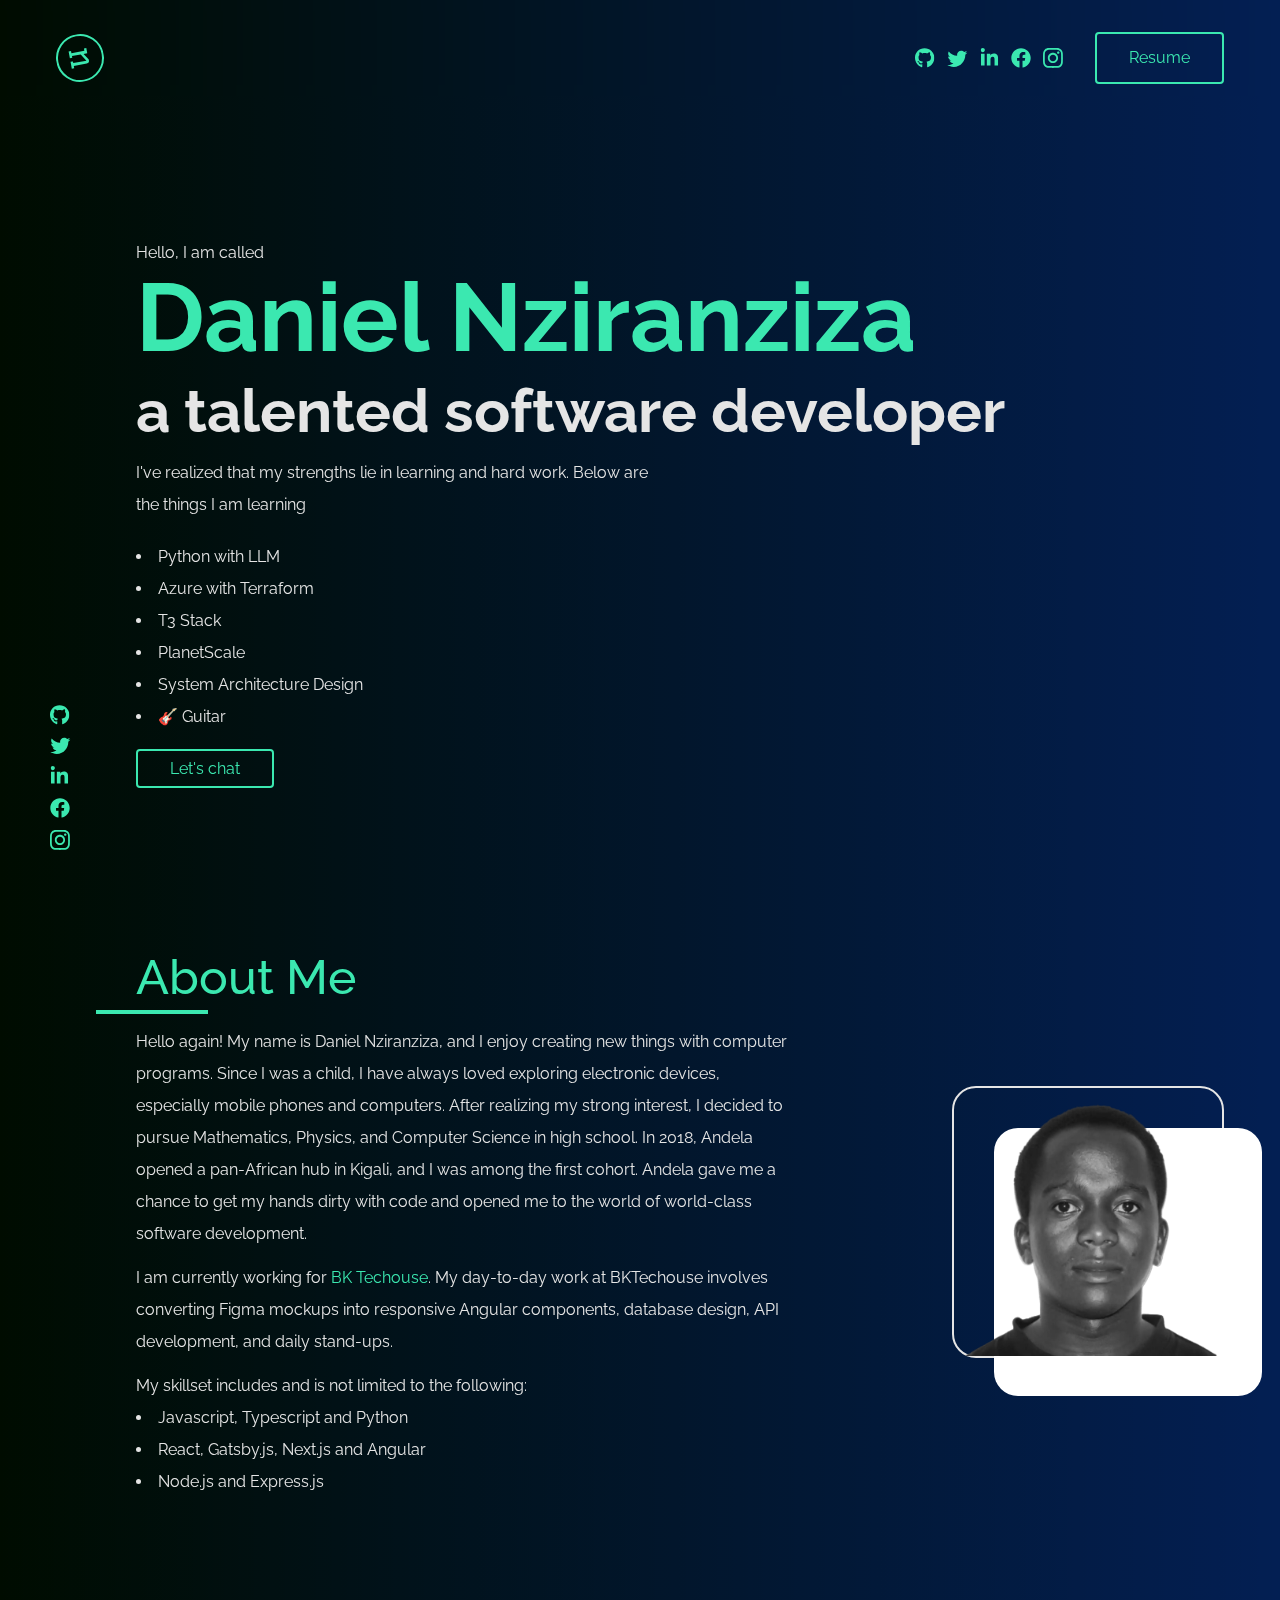
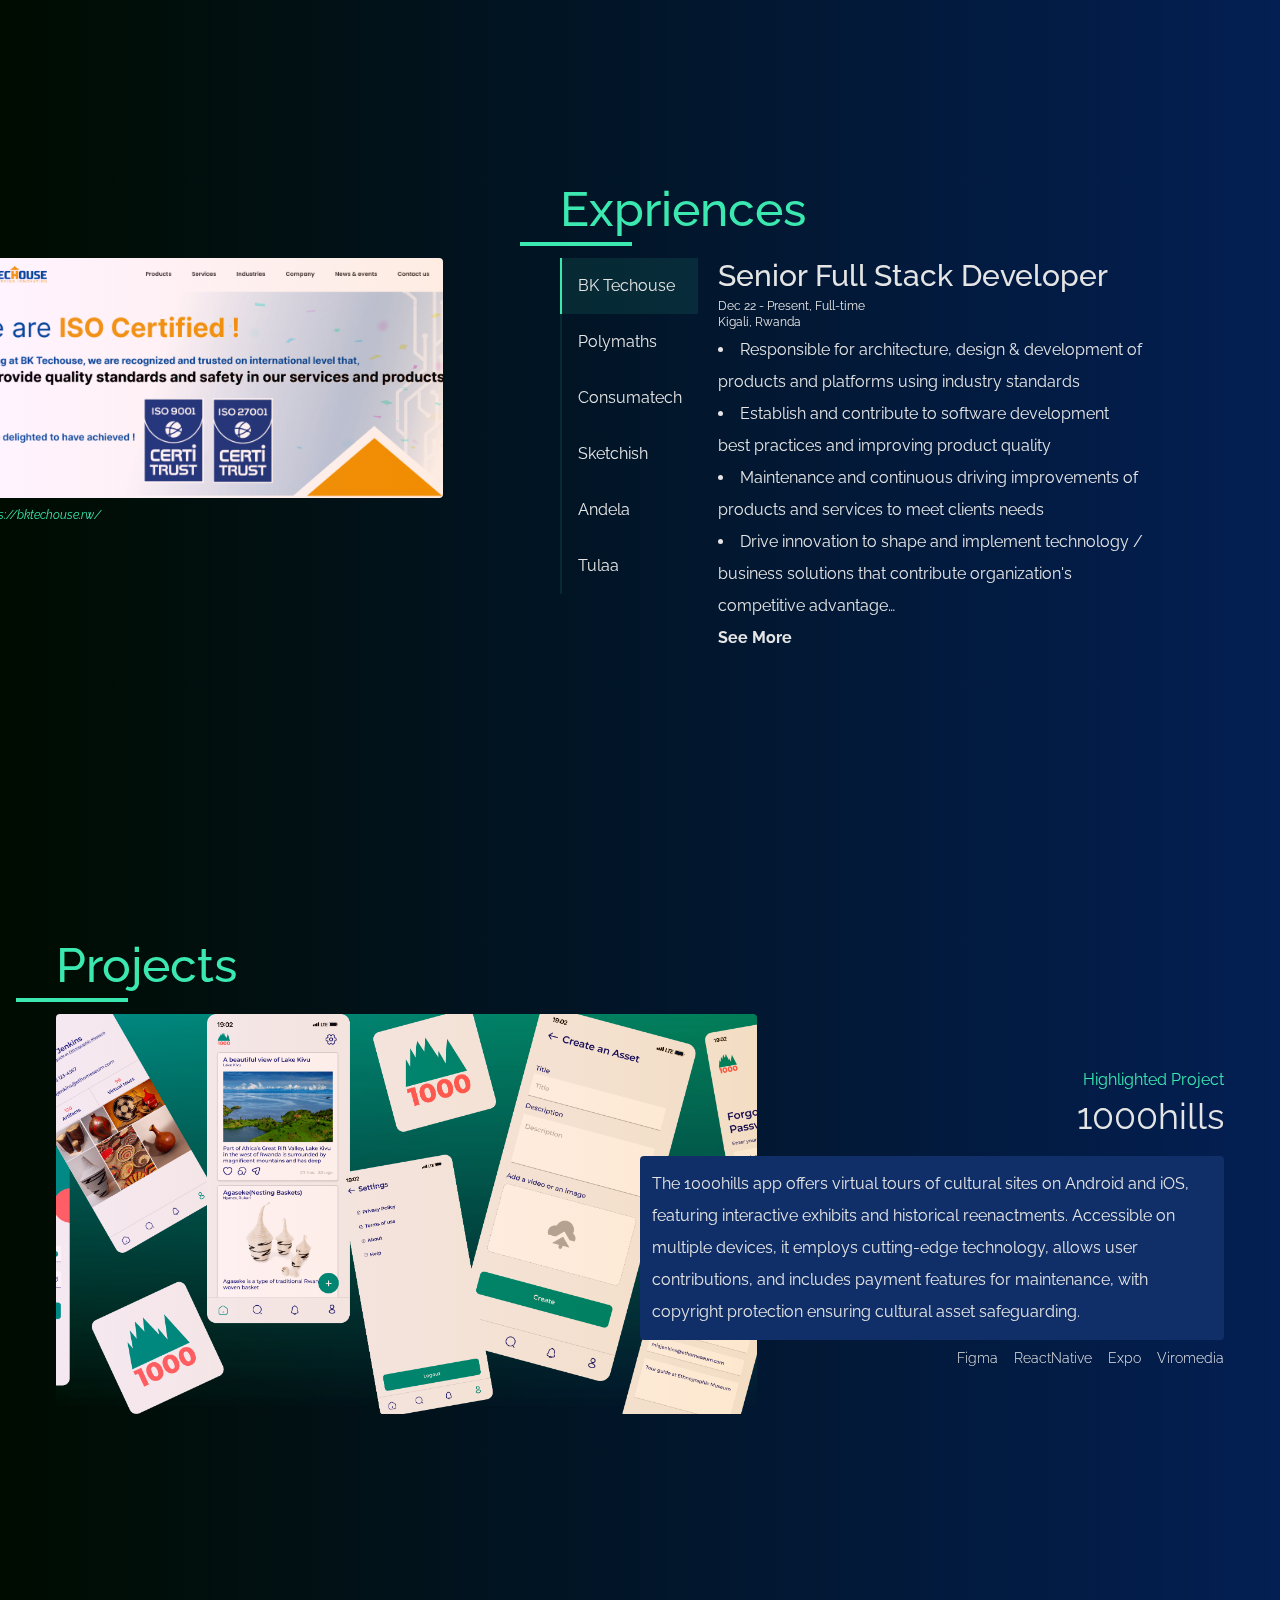
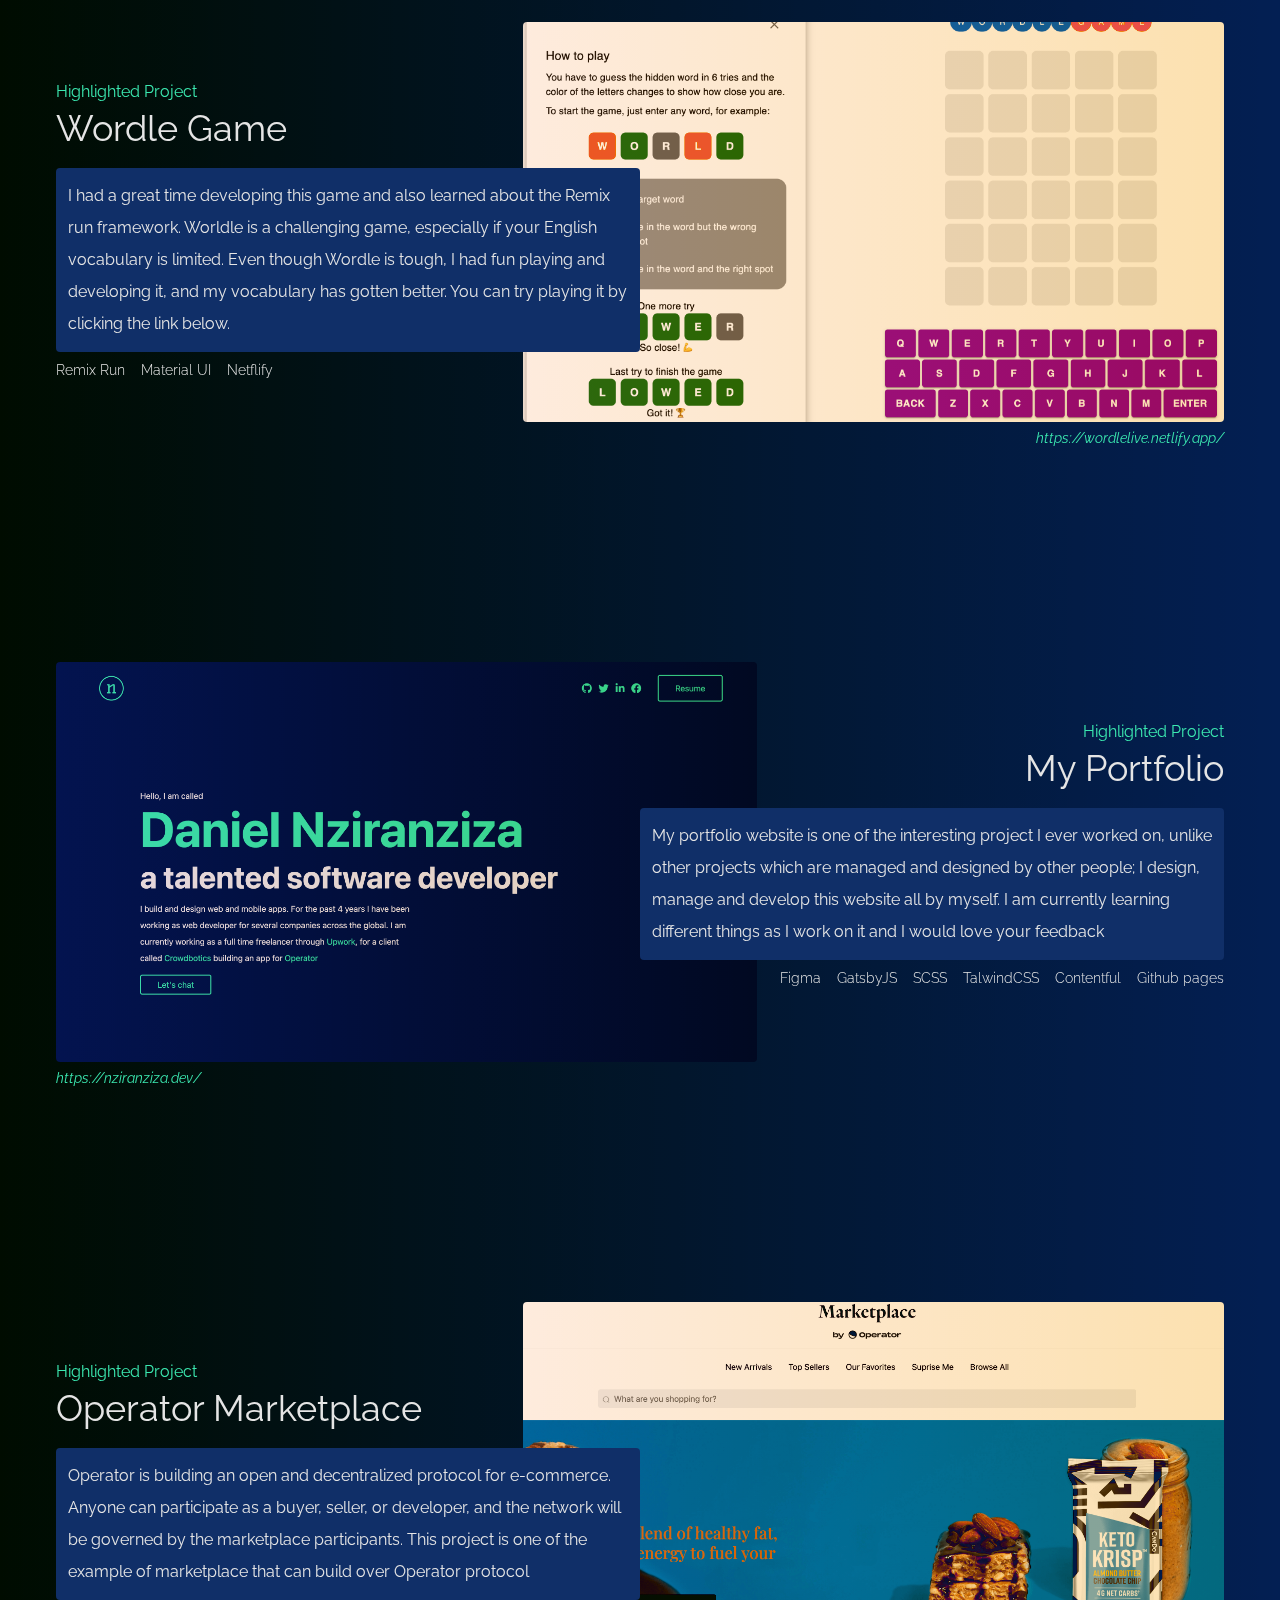
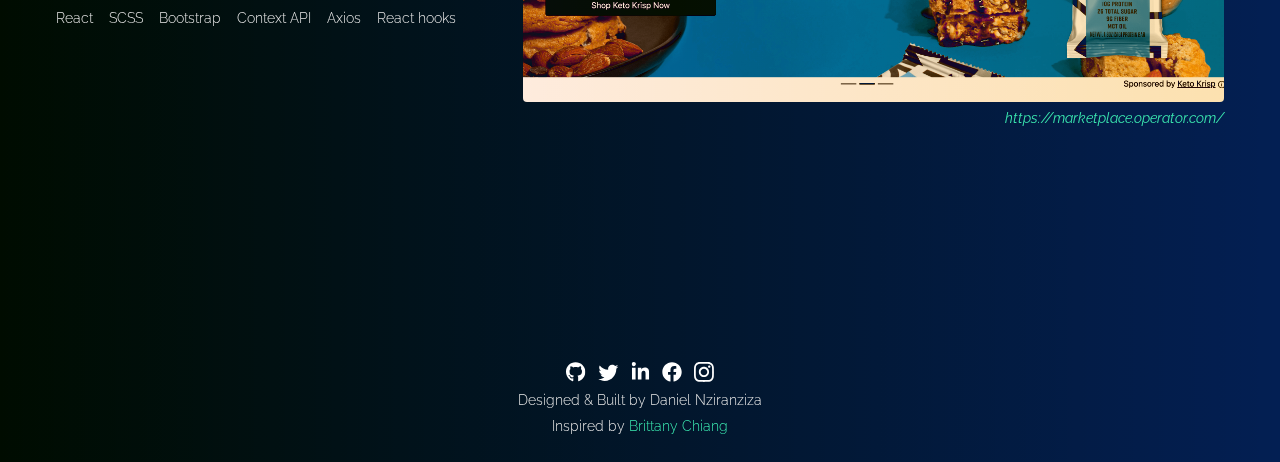
==== commit 3a888a8a: "Add animations" ====
--- a/index.html
+++ b/index.html
@@ -20,10 +20,10 @@
   Mathematics, Physics, and Computer Science in high school. In 2018,
   Andela opened a pan-African hub in Kigali, and I was among the first
   cohort. Andela gave me a chance to get my hands dirty with code and
-  opened me to the world of world-class software development."/><meta data-react-helmet="true" name="twitter:image" content="/static/mp-396c2307a13a8e3e1cb3180481787b52.png"/><style data-href="/styles.697de02c87618aeaff22.css" data-identity="gatsby-global-css">@import url(https://fonts.googleapis.com/css2?family=Raleway:ital,wght@0,100..900;1,100..900&display=swap);
+  opened me to the world of world-class software development."/><meta data-react-helmet="true" name="twitter:image" content="/static/mp-396c2307a13a8e3e1cb3180481787b52.png"/><style data-href="/styles.86a3922f18d1b241f8d8.css" data-identity="gatsby-global-css">@import url(https://fonts.googleapis.com/css2?family=Raleway:ital,wght@0,100..900;1,100..900&display=swap);
 /*
 ! tailwindcss v3.4.1 | MIT License | https://tailwindcss.com
-*/*,:after,:before{border:0 solid;box-sizing:border-box}:after,:before{--tw-content:""}:host,html{-webkit-text-size-adjust:100%;font-feature-settings:normal;-webkit-tap-highlight-color:transparent;font-family:Raleway,ui-sans-serif,system-ui,sans-serif,Apple Color Emoji,Segoe UI Emoji,Segoe UI Symbol,Noto Color Emoji;font-variation-settings:normal;line-height:1.5;-moz-tab-size:4;-o-tab-size:4;tab-size:4}body{line-height:inherit;margin:0}hr{border-top-width:1px;color:inherit;height:0}abbr:where([title]){-webkit-text-decoration:underline dotted;text-decoration:underline dotted}h1,h2,h3,h4,h5,h6{font-size:inherit;font-weight:inherit}a{color:inherit;text-decoration:inherit}b,strong{font-weight:bolder}code,kbd,pre,samp{font-feature-settings:normal;font-family:ui-monospace,SFMono-Regular,Menlo,Monaco,Consolas,Liberation Mono,Courier New,monospace;font-size:1em;font-variation-settings:normal}small{font-size:80%}sub,sup{font-size:75%;line-height:0;position:relative;vertical-align:baseline}sub{bottom:-.25em}sup{top:-.5em}table{border-collapse:collapse;border-color:inherit;text-indent:0}button,input,optgroup,select,textarea{font-feature-settings:inherit;color:inherit;font-family:inherit;font-size:100%;font-variation-settings:inherit;font-weight:inherit;line-height:inherit;margin:0;padding:0}button,select{text-transform:none}[type=button],[type=reset],[type=submit],button{-webkit-appearance:button;background-color:transparent;background-image:none}:-moz-focusring{outline:auto}:-moz-ui-invalid{box-shadow:none}progress{vertical-align:baseline}::-webkit-inner-spin-button,::-webkit-outer-spin-button{height:auto}[type=search]{-webkit-appearance:textfield;outline-offset:-2px}::-webkit-search-decoration{-webkit-appearance:none}::-webkit-file-upload-button{-webkit-appearance:button;font:inherit}summary{display:list-item}blockquote,dd,dl,figure,h1,h2,h3,h4,h5,h6,hr,p,pre{margin:0}fieldset{margin:0}fieldset,legend{padding:0}menu,ol,ul{list-style:none;margin:0;padding:0}dialog{padding:0}textarea{resize:vertical}input::-moz-placeholder,textarea::-moz-placeholder{color:#9ca3af;opacity:1}input::placeholder,textarea::placeholder{color:#9ca3af;opacity:1}[role=button],button{cursor:pointer}:disabled{cursor:default}audio,canvas,embed,iframe,img,object,svg,video{display:block;vertical-align:middle}img,video{height:auto;max-width:100%}[hidden]{display:none}*,:after,:before{--tw-border-spacing-x:0;--tw-border-spacing-y:0;--tw-translate-x:0;--tw-translate-y:0;--tw-rotate:0;--tw-skew-x:0;--tw-skew-y:0;--tw-scale-x:1;--tw-scale-y:1;--tw-pan-x: ;--tw-pan-y: ;--tw-pinch-zoom: ;--tw-scroll-snap-strictness:proximity;--tw-gradient-from-position: ;--tw-gradient-via-position: ;--tw-gradient-to-position: ;--tw-ordinal: ;--tw-slashed-zero: ;--tw-numeric-figure: ;--tw-numeric-spacing: ;--tw-numeric-fraction: ;--tw-ring-inset: ;--tw-ring-offset-width:0px;--tw-ring-offset-color:#fff;--tw-ring-color:rgba(59,130,246,.5);--tw-ring-offset-shadow:0 0 #0000;--tw-ring-shadow:0 0 #0000;--tw-shadow:0 0 #0000;--tw-shadow-colored:0 0 #0000;--tw-blur: ;--tw-brightness: ;--tw-contrast: ;--tw-grayscale: ;--tw-hue-rotate: ;--tw-invert: ;--tw-saturate: ;--tw-sepia: ;--tw-drop-shadow: ;--tw-backdrop-blur: ;--tw-backdrop-brightness: ;--tw-backdrop-contrast: ;--tw-backdrop-grayscale: ;--tw-backdrop-hue-rotate: ;--tw-backdrop-invert: ;--tw-backdrop-opacity: ;--tw-backdrop-saturate: ;--tw-backdrop-sepia: }::backdrop{--tw-border-spacing-x:0;--tw-border-spacing-y:0;--tw-translate-x:0;--tw-translate-y:0;--tw-rotate:0;--tw-skew-x:0;--tw-skew-y:0;--tw-scale-x:1;--tw-scale-y:1;--tw-pan-x: ;--tw-pan-y: ;--tw-pinch-zoom: ;--tw-scroll-snap-strictness:proximity;--tw-gradient-from-position: ;--tw-gradient-via-position: ;--tw-gradient-to-position: ;--tw-ordinal: ;--tw-slashed-zero: ;--tw-numeric-figure: ;--tw-numeric-spacing: ;--tw-numeric-fraction: ;--tw-ring-inset: ;--tw-ring-offset-width:0px;--tw-ring-offset-color:#fff;--tw-ring-color:rgba(59,130,246,.5);--tw-ring-offset-shadow:0 0 #0000;--tw-ring-shadow:0 0 #0000;--tw-shadow:0 0 #0000;--tw-shadow-colored:0 0 #0000;--tw-blur: ;--tw-brightness: ;--tw-contrast: ;--tw-grayscale: ;--tw-hue-rotate: ;--tw-invert: ;--tw-saturate: ;--tw-sepia: ;--tw-drop-shadow: ;--tw-backdrop-blur: ;--tw-backdrop-brightness: ;--tw-backdrop-contrast: ;--tw-backdrop-grayscale: ;--tw-backdrop-hue-rotate: ;--tw-backdrop-invert: ;--tw-backdrop-opacity: ;--tw-backdrop-saturate: ;--tw-backdrop-sepia: }.fixed{position:fixed}.absolute{position:absolute}.relative{position:relative}.sticky{position:sticky}.bottom-\[50px\]{bottom:50px}.left-0{left:0}.left-\[50px\]{left:50px}.right-0{right:0}.top-0{top:0}.z-10{z-index:10}.z-20{z-index:20}.z-30{z-index:30}.clear-both{clear:both}.mx-auto{margin-left:auto;margin-right:auto}.-ml-2{margin-left:-.5rem}.-ml-\[15\%\]{margin-left:-15%}.mb-1{margin-bottom:.25rem}.mb-10{margin-bottom:2.5rem}.mb-2{margin-bottom:.5rem}.mb-20{margin-bottom:5rem}.mb-3{margin-bottom:.75rem}.mb-5{margin-bottom:1.25rem}.ml-3{margin-left:.75rem}.ml-4{margin-left:1rem}.mr-3{margin-right:.75rem}.mr-4{margin-right:1rem}.mt-10{margin-top:2.5rem}.mt-2{margin-top:.5rem}.mt-20{margin-top:5rem}.mt-3{margin-top:.75rem}.mt-8{margin-top:2rem}.line-clamp-9{-webkit-box-orient:vertical;-webkit-line-clamp:9;display:-webkit-box;overflow:hidden}.line-clamp-none{-webkit-box-orient:horizontal;-webkit-line-clamp:none;display:block;overflow:visible}.block{display:block}.inline-block{display:inline-block}.flex{display:flex}.hidden{display:none}.h-\[240px\]{height:240px}.h-\[250px\]{height:250px}.h-\[30px\]{height:30px}.h-full{height:100%}.h-screen{height:100vh}.min-h-\[calc\(100vh-70px\)\]{min-height:calc(100vh - 70px)}.min-h-screen{min-height:100vh}.w-1\/2{width:50%}.w-\[40\%\]{width:40%}.w-\[60\%\]{width:60%}.w-\[calc\(100\%-1rem\)\]{width:calc(100% - 1rem)}.w-full{width:100%}.max-w-7xl{max-width:80rem}.transform{transform:translate(var(--tw-translate-x),var(--tw-translate-y)) rotate(var(--tw-rotate)) skewX(var(--tw-skew-x)) skewY(var(--tw-skew-y)) scaleX(var(--tw-scale-x)) scaleY(var(--tw-scale-y))}.cursor-pointer{cursor:pointer}.list-inside{list-style-position:inside}.list-disc{list-style-type:disc}.flex-row-reverse{flex-direction:row-reverse}.flex-col{flex-direction:column}.flex-col-reverse{flex-direction:column-reverse}.flex-wrap{flex-wrap:wrap}.items-end{align-items:flex-end}.items-center{align-items:center}.justify-end{justify-content:flex-end}.justify-center{justify-content:center}.justify-between{justify-content:space-between}.self-end{align-self:flex-end}.overflow-auto{overflow:auto}.overflow-hidden{overflow:hidden}.\!overflow-visible{overflow:visible!important}.whitespace-nowrap{white-space:nowrap}.rounded{border-radius:.25rem}.rounded-3xl{border-radius:1.5rem}.border-2{border-width:2px}.border-b-2{border-bottom-width:2px}.border-solid{border-style:solid}.border-secondary{--tw-border-opacity:1;border-color:rgb(59 232 176/var(--tw-border-opacity))}.border-secondary\/\[0\.1\]{border-color:rgba(59,232,176,.1)}.bg-altprimary{--tw-bg-opacity:1;background-color:rgb(16 47 104/var(--tw-bg-opacity))}.bg-primary{--tw-bg-opacity:1;background-color:rgb(3 31 83/var(--tw-bg-opacity))}.bg-primary\/50{background-color:rgba(3,31,83,.5)}.bg-secondary\/\[0\.1\]{background-color:rgba(59,232,176,.1)}.bg-gradient-to-r{background-image:linear-gradient(to right,var(--tw-gradient-stops))}.from-black{--tw-gradient-from:#000c00 var(--tw-gradient-from-position);--tw-gradient-to:rgba(0,12,0,0) var(--tw-gradient-to-position);--tw-gradient-stops:var(--tw-gradient-from),var(--tw-gradient-to)}.object-cover{-o-object-fit:cover;object-fit:cover}.p-3{padding:.75rem}.px-4{padding-left:1rem;padding-right:1rem}.px-8{padding-left:2rem;padding-right:2rem}.py-2{padding-bottom:.5rem;padding-top:.5rem}.py-3{padding-bottom:.75rem;padding-top:.75rem}.py-5{padding-bottom:1.25rem;padding-top:1.25rem}.pb-20{padding-bottom:5rem}.pb-3{padding-bottom:.75rem}.pl-10{padding-left:2.5rem}.pl-2{padding-left:.5rem}.pt-8{padding-top:2rem}.pt-\[5px\]{padding-top:5px}.text-left{text-align:left}.text-center{text-align:center}.text-right{text-align:right}.text-3xl{font-size:1.875rem;line-height:2.25rem}.text-5xl{font-size:3rem;line-height:1}.text-sm{font-size:.875rem;line-height:1.25rem}.text-xs{font-size:.75rem;line-height:1rem}.font-bold{font-weight:700}.font-light{font-weight:300}.font-medium{font-weight:500}.capitalize{text-transform:capitalize}.italic{font-style:italic}.leading-tight{line-height:1.25}.text-secondary{--tw-text-opacity:1;color:rgb(59 232 176/var(--tw-text-opacity))}.mix-blend-difference{mix-blend-mode:difference}.backdrop-blur-lg{--tw-backdrop-blur:blur(16px)}.backdrop-blur-lg,.backdrop-blur-sm{-webkit-backdrop-filter:var(--tw-backdrop-blur) var(--tw-backdrop-brightness) var(--tw-backdrop-contrast) var(--tw-backdrop-grayscale) var(--tw-backdrop-hue-rotate) var(--tw-backdrop-invert) var(--tw-backdrop-opacity) var(--tw-backdrop-saturate) var(--tw-backdrop-sepia);backdrop-filter:var(--tw-backdrop-blur) var(--tw-backdrop-brightness) var(--tw-backdrop-contrast) var(--tw-backdrop-grayscale) var(--tw-backdrop-hue-rotate) var(--tw-backdrop-invert) var(--tw-backdrop-opacity) var(--tw-backdrop-saturate) var(--tw-backdrop-sepia)}.backdrop-blur-sm{--tw-backdrop-blur:blur(4px)}.transition-all{transition-property:all;transition-timing-function:cubic-bezier(.4,0,.2,1)}.duration-150,.transition-all{transition-duration:.15s}.ease-in-out{transition-timing-function:cubic-bezier(.4,0,.2,1)}*{--tw-text-opacity:1;color:rgb(229 229 229/var(--tw-text-opacity));line-height:2rem}body{--tw-bg-opacity:1;background-color:rgb(3 31 83/var(--tw-bg-opacity))}.container{max-width:960px}.profile-pic img{filter:grayscale(100%) contrast(1);mix-blend-mode:multiply;z-index:1}.profile-pic img,.profile-pic img:hover{transition:all 1s cubic-bezier(.645,.045,.355,1)}.profile-pic img:hover{filter:unset;mix-blend-mode:unset}.profile-pic:after{background-color:#fff;border-radius:1.5rem;content:"";display:inline-block;height:100%;left:15%;position:absolute;top:15%;width:100%;z-index:-1px}.after\:absolute:after{content:var(--tw-content);position:absolute}.after\:left-0:after{content:var(--tw-content);left:0}.after\:top-11:after{content:var(--tw-content);top:2.75rem}.after\:block:after{content:var(--tw-content);display:block}.after\:h-1:after{content:var(--tw-content);height:.25rem}.after\:w-28:after{content:var(--tw-content);width:7rem}.after\:bg-secondary:after{--tw-bg-opacity:1;background-color:rgb(59 232 176/var(--tw-bg-opacity));content:var(--tw-content)}.after\:content-\[\'\'\]:after{--tw-content:"";content:var(--tw-content)}.hover\:bg-secondary\/\[0\.1\]:hover{background-color:rgba(59,232,176,.1)}.hover\:text-secondary\/90:hover{color:rgba(59,232,176,.9)}.hover\:mix-blend-normal:hover{mix-blend-mode:normal}@media (min-width:640px){.sm\:w-2\/4{width:50%}.sm\:px-6{padding-left:1.5rem;padding-right:1.5rem}.sm\:text-4xl{font-size:2.25rem;line-height:2.5rem}.sm\:text-6xl{font-size:3.75rem;line-height:1}}@media (min-width:768px){.md\:static{position:static}.md\:absolute{position:absolute}.md\:left-0{left:0}.md\:right-0{right:0}.md\:mb-0{margin-bottom:0}.md\:mb-4{margin-bottom:1rem}.md\:mb-52{margin-bottom:13rem}.md\:ml-0{margin-left:0}.md\:ml-20{margin-left:5rem}.md\:ml-5{margin-left:1.25rem}.md\:mr-3{margin-right:.75rem}.md\:mr-8{margin-right:2rem}.md\:mt-0{margin-top:0}.md\:block{display:block}.md\:flex{display:flex}.md\:hidden{display:none}.md\:w-2\/4{width:50%}.md\:w-3\/5{width:60%}.md\:w-\[35\%\]{width:35%}.md\:max-w-\[60\%\]{max-width:60%}.md\:max-w-\[80\%\]{max-width:80%}.md\:flex-row{flex-direction:row}.md\:flex-col{flex-direction:column}.md\:items-center{align-items:center}.md\:overflow-visible{overflow:visible}.md\:border-b-0{border-bottom-width:0}.md\:border-l-2{border-left-width:2px}.md\:px-14{padding-left:3.5rem;padding-right:3.5rem}.md\:text-6xl{font-size:3.75rem;line-height:1}.md\:text-8xl{font-size:6rem;line-height:1}}@media (min-width:1024px){.lg\:top-\[12\.5\%\]{top:12.5%}.lg\:-ml-10{margin-left:-2.5rem}.lg\:-ml-20{margin-left:-5rem}.lg\:ml-20{margin-left:5rem}.lg\:mr-20{margin-right:5rem}.lg\:mt-0{margin-top:0}.lg\:mt-\[200px\]{margin-top:200px}.lg\:block{display:block}.lg\:h-\[400px\]{height:400px}.lg\:h-\[40px\]{height:40px}.lg\:w-\[25\%\]{width:25%}.lg\:w-\[50\%\]{width:50%}.lg\:w-full{width:100%}.lg\:max-w-\[60\%\]{max-width:60%}.lg\:max-w-\[80\%\]{max-width:80%}.lg\:pt-\[15px\]{padding-top:15px}.lg\:text-4xl{font-size:2.25rem;line-height:2.5rem}.lg\:text-5xl{font-size:3rem;line-height:1}.lg\:after\:top-16:after{content:var(--tw-content);top:4rem}}</style><style>.gatsby-image-wrapper{position:relative;overflow:hidden}.gatsby-image-wrapper picture.object-fit-polyfill{position:static!important}.gatsby-image-wrapper img{bottom:0;height:100%;left:0;margin:0;max-width:none;padding:0;position:absolute;right:0;top:0;width:100%;object-fit:cover}.gatsby-image-wrapper [data-main-image]{opacity:0;transform:translateZ(0);transition:opacity .25s linear;will-change:opacity}.gatsby-image-wrapper-constrained{display:inline-block;vertical-align:top}</style><noscript><style>.gatsby-image-wrapper noscript [data-main-image]{opacity:1!important}.gatsby-image-wrapper [data-placeholder-image]{opacity:0!important}</style></noscript><script type="module">const e="undefined"!=typeof HTMLImageElement&&"loading"in HTMLImageElement.prototype;e&&document.body.addEventListener("load",(function(e){const t=e.target;if(void 0===t.dataset.mainImage)return;if(void 0===t.dataset.gatsbyImageSsr)return;let a=null,n=t;for(;null===a&&n;)void 0!==n.parentNode.dataset.gatsbyImageWrapper&&(a=n.parentNode),n=n.parentNode;const o=a.querySelector("[data-placeholder-image]"),r=new Image;r.src=t.currentSrc,r.decode().catch((()=>{})).then((()=>{t.style.opacity=1,o&&(o.style.opacity=0,o.style.transition="opacity 500ms linear")}))}),!0);</script><title data-react-helmet="true">Daniel Nziranziza - Portfolio</title><link data-react-helmet="true" rel="icon" type="image/png" href="[data-uri]"/><link rel="sitemap" type="application/xml" href="/sitemap/sitemap-index.xml"/><link href="https://fonts.googleapis.com/css?family=Limelight&amp;display=swap" rel="stylesheet"/></head><body><div id="___gatsby"><div style="outline:none" tabindex="-1" id="gatsby-focus-wrapper"><main class="bg-gradient-to-r from-black min-h-screen"><div class="sticky top-0 z-20 backdrop-blur-sm"><nav class="max-w-7xl mx-auto px-4 sm:px-6 md:px-14 pb-3 pt-8 flex justify-between md:items-center relative"><svg width="48" height="48" viewBox="0 0 48 48" fill="none" xmlns="http://www.w3.org/2000/svg"><circle cx="24" cy="24" r="23" stroke="#3BE8B0" stroke-width="2"></circle><path d="M27.896 15.64C29.768 15.64 30.704 16.564 30.704 18.412V31.552H33.008V34H26.06V31.552H27.788V18.16L20.624 22.66V31.552H22.388V34H15.44V31.552H17.708V18.412H15.44V16H20.624V19.744L26.6 16C26.984 15.76 27.416 15.64 27.896 15.64Z" fill="#3BE8B0"></path></svg><div class="md:hidden"><svg width="35" height="25" viewBox="0 0 35 25" fill="none"><path d="M0 1.5625H35" stroke="#3BE8B0" stroke-width="2"></path><line x1="8.02087" y1="13.5833" x2="35" y2="13.5833" stroke="#3BE8B0" stroke-width="2"></line><line x1="16.0416" y1="24" x2="35" y2="24" stroke="#3BE8B0" stroke-width="2"></line></svg></div><div class="md:flex hidden"><div class="items-center hidden md:flex"><button class="mr-4 mt-8 md:hidden self-end"><svg width="24" height="22" viewBox="0 0 24 22" fill="none"><line x1="2.70711" y1="1.29289" x2="22.7061" y2="21.2919" stroke="#3BE8B0" stroke-width="2"></line><line x1="1.29289" y1="21.2929" x2="21.2929" y2="1.29289" stroke="#3BE8B0" stroke-width="2"></line></svg></button><div class="flex items-center md:mr-8 flex-col md:flex-row mt-10 md:mt-0"><a href="https://github.com/Nziranziza" target="_blank"><svg class="md:mr-3 md:mb-0 mb-3" width="20" height="20" viewBox="0 0 20 20" fill="none"><g clip-path="url(#clip0_43_66)"><path d="M6.48047 15.5234C6.48047 15.6016 6.39062 15.6641 6.27734 15.6641C6.14844 15.6758 6.05859 15.6133 6.05859 15.5234C6.05859 15.4453 6.14844 15.3828 6.26172 15.3828C6.37891 15.3711 6.48047 15.4336 6.48047 15.5234ZM5.26562 15.3477C5.23828 15.4258 5.31641 15.5156 5.43359 15.5391C5.53516 15.5781 5.65234 15.5391 5.67578 15.4609C5.69922 15.3828 5.625 15.293 5.50781 15.2578C5.40625 15.2305 5.29297 15.2695 5.26562 15.3477ZM6.99219 15.2812C6.87891 15.3086 6.80078 15.3828 6.8125 15.4727C6.82422 15.5508 6.92578 15.6016 7.04297 15.5742C7.15625 15.5469 7.23438 15.4727 7.22266 15.3945C7.21094 15.3203 7.10547 15.2695 6.99219 15.2812ZM9.5625 0.3125C4.14453 0.3125 0 4.42578 0 9.84375C0 14.1758 2.72656 17.8828 6.62109 19.1875C7.12109 19.2773 7.29688 18.9688 7.29688 18.7148C7.29688 18.4727 7.28516 17.1367 7.28516 16.3164C7.28516 16.3164 4.55078 16.9023 3.97656 15.1523C3.97656 15.1523 3.53125 14.0156 2.89062 13.7227C2.89062 13.7227 1.99609 13.1094 2.95312 13.1211C2.95312 13.1211 3.92578 13.1992 4.46094 14.1289C5.31641 15.6367 6.75 15.2031 7.30859 14.9453C7.39844 14.3203 7.65234 13.8867 7.93359 13.6289C5.75 13.3867 3.54688 13.0703 3.54688 9.3125C3.54688 8.23828 3.84375 7.69922 4.46875 7.01172C4.36719 6.75781 4.03516 5.71094 4.57031 4.35938C5.38672 4.10547 7.26562 5.41406 7.26562 5.41406C8.04688 5.19531 8.88672 5.08203 9.71875 5.08203C10.5508 5.08203 11.3906 5.19531 12.1719 5.41406C12.1719 5.41406 14.0508 4.10156 14.8672 4.35938C15.4023 5.71484 15.0703 6.75781 14.9688 7.01172C15.5938 7.70312 15.9766 8.24219 15.9766 9.3125C15.9766 13.082 13.6758 13.3828 11.4922 13.6289C11.8516 13.9375 12.1562 14.5234 12.1562 15.4414C12.1562 16.7578 12.1445 18.3867 12.1445 18.707C12.1445 18.9609 12.3242 19.2695 12.8203 19.1797C16.7266 17.8828 19.375 14.1758 19.375 9.84375C19.375 4.42578 14.9805 0.3125 9.5625 0.3125ZM3.79688 13.7852C3.74609 13.8242 3.75781 13.9141 3.82422 13.9883C3.88672 14.0508 3.97656 14.0781 4.02734 14.0273C4.07812 13.9883 4.06641 13.8984 4 13.8242C3.9375 13.7617 3.84766 13.7344 3.79688 13.7852ZM3.375 13.4688C3.34766 13.5195 3.38672 13.582 3.46484 13.6211C3.52734 13.6602 3.60547 13.6484 3.63281 13.5938C3.66016 13.543 3.62109 13.4805 3.54297 13.4414C3.46484 13.418 3.40234 13.4297 3.375 13.4688ZM4.64062 14.8594C4.57812 14.9102 4.60156 15.0273 4.69141 15.1016C4.78125 15.1914 4.89453 15.2031 4.94531 15.1406C4.99609 15.0898 4.97266 14.9727 4.89453 14.8984C4.80859 14.8086 4.69141 14.7969 4.64062 14.8594ZM4.19531 14.2852C4.13281 14.3242 4.13281 14.4258 4.19531 14.5156C4.25781 14.6055 4.36328 14.6445 4.41406 14.6055C4.47656 14.5547 4.47656 14.4531 4.41406 14.3633C4.35938 14.2734 4.25781 14.2344 4.19531 14.2852Z" fill="#3BE8B0"></path></g><defs><clipPath id="clip0_43_66"><rect width="19.375" height="20" fill="white"></rect></clipPath></defs></svg></a><a href="https://twitter.com/NziranzizaD" target="_blank"><svg class="md:mr-3 md:mb-0 mb-3" width="21" height="17" viewBox="0 0 21 17" fill="none"><path d="M18.2775 4.71489C18.2902 4.89255 18.2902 5.07024 18.2902 5.2479C18.2902 10.6666 14.1658 16.9103 6.62776 16.9103C4.30541 16.9103 2.14807 16.2377 0.333344 15.0702C0.663304 15.1083 0.980531 15.121 1.32319 15.121C3.2394 15.121 5.00338 14.4738 6.41201 13.3697C4.60998 13.3316 3.09983 12.1515 2.57952 10.5271C2.83334 10.5651 3.08713 10.5905 3.35366 10.5905C3.72166 10.5905 4.08971 10.5397 4.43233 10.4509C2.55416 10.0702 1.14549 8.42048 1.14549 6.42809V6.37735C1.69116 6.68192 2.32573 6.87227 2.99827 6.89762C1.8942 6.16157 1.17088 4.90524 1.17088 3.48391C1.17088 2.72251 1.37389 2.02454 1.72924 1.4154C3.74701 3.9027 6.78002 5.52704 10.181 5.70473C10.1176 5.40016 10.0795 5.08294 10.0795 4.76567C10.0795 2.50677 11.9069 0.666687 14.1785 0.666687C15.3587 0.666687 16.4246 1.16161 17.1734 1.9611C18.0997 1.78344 18.9881 1.44079 19.7749 0.971257C19.4703 1.92305 18.8231 2.72255 17.9729 3.23012C18.7978 3.14134 19.5972 2.91286 20.3333 2.59563C19.775 3.40778 19.077 4.1311 18.2775 4.71489Z" fill="#3BE8B0"></path></svg></a><a href="https://www.linkedin.com/in/nziranziza/" target="_blank"><svg class="md:mr-3 md:mb-0 mb-3" width="19" height="20" viewBox="0 0 19 20" fill="none"><g clip-path="url(#clip0_43_60)"><path d="M4.58384 17.5001H0.955719V5.81647H4.58384V17.5001ZM2.76783 4.22272C1.60767 4.22272 0.666656 3.26178 0.666656 2.10163C0.666657 1.54436 0.888029 1.00992 1.28208 0.615876C1.67612 0.22183 2.21056 0.000457764 2.76783 0.000457764C3.32509 0.000457764 3.85953 0.22183 4.25358 0.615876C4.64763 1.00992 4.869 1.54436 4.869 2.10163C4.869 3.26178 3.92759 4.22272 2.76783 4.22272ZM18.1628 17.5001H14.5424V11.8126C14.5424 10.4571 14.5151 8.71881 12.6561 8.71881C10.7698 8.71881 10.4807 10.1915 10.4807 11.7149V17.5001H6.8565V5.81647H10.3362V7.41022H10.387C10.8713 6.49225 12.0545 5.5235 13.8198 5.5235C17.4917 5.5235 18.1667 7.94147 18.1667 11.0821V17.5001H18.1628Z" fill="#3BE8B0"></path></g><defs><clipPath id="clip0_43_60"><rect width="17.5" height="20" fill="white" transform="translate(0.666656)"></rect></clipPath></defs></svg></a><a href="https://www.facebook.com/nziranziza.daniel" target="_blank"><svg width="20" height="20" viewBox="0 0 20 20" fill="none" class="md:mr-3 md:mb-0 mb-3"><path d="M19.6875 10C19.6875 4.64844 15.3516 0.3125 10 0.3125C4.64844 0.3125 0.3125 4.64844 0.3125 10C0.3125 14.8352 3.85508 18.843 8.48633 19.5703V12.8004H6.02539V10H8.48633V7.86562C8.48633 5.43789 9.93164 4.09687 12.1453 4.09687C13.2055 4.09687 14.3141 4.28594 14.3141 4.28594V6.66875H13.0922C11.8891 6.66875 11.5137 7.41562 11.5137 8.18164V10H14.2004L13.7707 12.8004H11.5137V19.5703C16.1449 18.843 19.6875 14.8352 19.6875 10Z" fill="#3BE8B0"></path></svg></a><a href="https://www.instagram.com/nziranziza.dev" target="_blank"><svg width="20" height="20" viewBox="0 0 22 22" fill="none"><path d="M10.946 5.33081C7.84058 5.33081 5.33569 7.83569 5.33569 10.9412C5.33569 14.0466 7.84058 16.5515 10.946 16.5515C14.0515 16.5515 16.5564 14.0466 16.5564 10.9412C16.5564 7.83569 14.0515 5.33081 10.946 5.33081ZM10.946 14.5886C8.93921 14.5886 7.29858 12.9529 7.29858 10.9412C7.29858 8.92944 8.93433 7.2937 10.946 7.2937C12.9578 7.2937 14.5935 8.92944 14.5935 10.9412C14.5935 12.9529 12.9529 14.5886 10.946 14.5886ZM18.0945 5.10132C18.0945 5.82886 17.5085 6.40991 16.7859 6.40991C16.0584 6.40991 15.4773 5.82397 15.4773 5.10132C15.4773 4.37866 16.0632 3.79272 16.7859 3.79272C17.5085 3.79272 18.0945 4.37866 18.0945 5.10132ZM21.8103 6.42944C21.7273 4.67651 21.3269 3.12378 20.0427 1.84448C18.7634 0.565185 17.2107 0.164795 15.4578 0.0769043C13.6511 -0.0256348 8.23608 -0.0256348 6.42944 0.0769043C4.6814 0.159912 3.12866 0.560303 1.84448 1.8396C0.560303 3.1189 0.164795 4.67163 0.0769043 6.42456C-0.0256348 8.2312 -0.0256348 13.6462 0.0769043 15.4529C0.159912 17.2058 0.560303 18.7585 1.84448 20.0378C3.12866 21.3171 4.67651 21.7175 6.42944 21.8054C8.23608 21.908 13.6511 21.908 15.4578 21.8054C17.2107 21.7224 18.7634 21.322 20.0427 20.0378C21.322 18.7585 21.7224 17.2058 21.8103 15.4529C21.9128 13.6462 21.9128 8.23608 21.8103 6.42944ZM19.4763 17.3914C19.0955 18.3484 18.3582 19.0857 17.3962 19.4714C15.9558 20.0427 12.5378 19.9109 10.946 19.9109C9.35425 19.9109 5.9314 20.0378 4.49585 19.4714C3.53882 19.0906 2.80151 18.3533 2.41577 17.3914C1.84448 15.9509 1.97632 12.533 1.97632 10.9412C1.97632 9.34937 1.84937 5.92651 2.41577 4.49097C2.79663 3.53394 3.53394 2.79663 4.49585 2.41089C5.93628 1.8396 9.35425 1.97144 10.946 1.97144C12.5378 1.97144 15.9607 1.84448 17.3962 2.41089C18.3533 2.79175 19.0906 3.52905 19.4763 4.49097C20.0476 5.9314 19.9158 9.34937 19.9158 10.9412C19.9158 12.533 20.0476 15.9558 19.4763 17.3914Z" fill="#3BE8B0"></path></svg></a></div><a href="./resume.pdf" class="border-secondary text-secondary border-solid border-2 py-2 px-8 rounded mt-3 md:mt-0" target="blank">Resume</a></div></div></nav></div><div class="max-w-7xl mx-auto px-4 sm:px-6 md:px-14"><div class="fixed hidden lg:block left-[50px] bottom-[50px] z-30"><a href="https://github.com/Nziranziza" target="_blank"><svg class="mb-3" width="20" height="20" viewBox="0 0 20 20" fill="none"><g clip-path="url(#clip0_43_66)"><path d="M6.48047 15.5234C6.48047 15.6016 6.39062 15.6641 6.27734 15.6641C6.14844 15.6758 6.05859 15.6133 6.05859 15.5234C6.05859 15.4453 6.14844 15.3828 6.26172 15.3828C6.37891 15.3711 6.48047 15.4336 6.48047 15.5234ZM5.26562 15.3477C5.23828 15.4258 5.31641 15.5156 5.43359 15.5391C5.53516 15.5781 5.65234 15.5391 5.67578 15.4609C5.69922 15.3828 5.625 15.293 5.50781 15.2578C5.40625 15.2305 5.29297 15.2695 5.26562 15.3477ZM6.99219 15.2812C6.87891 15.3086 6.80078 15.3828 6.8125 15.4727C6.82422 15.5508 6.92578 15.6016 7.04297 15.5742C7.15625 15.5469 7.23438 15.4727 7.22266 15.3945C7.21094 15.3203 7.10547 15.2695 6.99219 15.2812ZM9.5625 0.3125C4.14453 0.3125 0 4.42578 0 9.84375C0 14.1758 2.72656 17.8828 6.62109 19.1875C7.12109 19.2773 7.29688 18.9688 7.29688 18.7148C7.29688 18.4727 7.28516 17.1367 7.28516 16.3164C7.28516 16.3164 4.55078 16.9023 3.97656 15.1523C3.97656 15.1523 3.53125 14.0156 2.89062 13.7227C2.89062 13.7227 1.99609 13.1094 2.95312 13.1211C2.95312 13.1211 3.92578 13.1992 4.46094 14.1289C5.31641 15.6367 6.75 15.2031 7.30859 14.9453C7.39844 14.3203 7.65234 13.8867 7.93359 13.6289C5.75 13.3867 3.54688 13.0703 3.54688 9.3125C3.54688 8.23828 3.84375 7.69922 4.46875 7.01172C4.36719 6.75781 4.03516 5.71094 4.57031 4.35938C5.38672 4.10547 7.26562 5.41406 7.26562 5.41406C8.04688 5.19531 8.88672 5.08203 9.71875 5.08203C10.5508 5.08203 11.3906 5.19531 12.1719 5.41406C12.1719 5.41406 14.0508 4.10156 14.8672 4.35938C15.4023 5.71484 15.0703 6.75781 14.9688 7.01172C15.5938 7.70312 15.9766 8.24219 15.9766 9.3125C15.9766 13.082 13.6758 13.3828 11.4922 13.6289C11.8516 13.9375 12.1562 14.5234 12.1562 15.4414C12.1562 16.7578 12.1445 18.3867 12.1445 18.707C12.1445 18.9609 12.3242 19.2695 12.8203 19.1797C16.7266 17.8828 19.375 14.1758 19.375 9.84375C19.375 4.42578 14.9805 0.3125 9.5625 0.3125ZM3.79688 13.7852C3.74609 13.8242 3.75781 13.9141 3.82422 13.9883C3.88672 14.0508 3.97656 14.0781 4.02734 14.0273C4.07812 13.9883 4.06641 13.8984 4 13.8242C3.9375 13.7617 3.84766 13.7344 3.79688 13.7852ZM3.375 13.4688C3.34766 13.5195 3.38672 13.582 3.46484 13.6211C3.52734 13.6602 3.60547 13.6484 3.63281 13.5938C3.66016 13.543 3.62109 13.4805 3.54297 13.4414C3.46484 13.418 3.40234 13.4297 3.375 13.4688ZM4.64062 14.8594C4.57812 14.9102 4.60156 15.0273 4.69141 15.1016C4.78125 15.1914 4.89453 15.2031 4.94531 15.1406C4.99609 15.0898 4.97266 14.9727 4.89453 14.8984C4.80859 14.8086 4.69141 14.7969 4.64062 14.8594ZM4.19531 14.2852C4.13281 14.3242 4.13281 14.4258 4.19531 14.5156C4.25781 14.6055 4.36328 14.6445 4.41406 14.6055C4.47656 14.5547 4.47656 14.4531 4.41406 14.3633C4.35938 14.2734 4.25781 14.2344 4.19531 14.2852Z" fill="#3BE8B0"></path></g><defs><clipPath id="clip0_43_66"><rect width="19.375" height="20" fill="white"></rect></clipPath></defs></svg></a><a href="https://twitter.com/NziranzizaD" target="_blank"><svg class="mb-3" width="21" height="17" viewBox="0 0 21 17" fill="none"><path d="M18.2775 4.71489C18.2902 4.89255 18.2902 5.07024 18.2902 5.2479C18.2902 10.6666 14.1658 16.9103 6.62776 16.9103C4.30541 16.9103 2.14807 16.2377 0.333344 15.0702C0.663304 15.1083 0.980531 15.121 1.32319 15.121C3.2394 15.121 5.00338 14.4738 6.41201 13.3697C4.60998 13.3316 3.09983 12.1515 2.57952 10.5271C2.83334 10.5651 3.08713 10.5905 3.35366 10.5905C3.72166 10.5905 4.08971 10.5397 4.43233 10.4509C2.55416 10.0702 1.14549 8.42048 1.14549 6.42809V6.37735C1.69116 6.68192 2.32573 6.87227 2.99827 6.89762C1.8942 6.16157 1.17088 4.90524 1.17088 3.48391C1.17088 2.72251 1.37389 2.02454 1.72924 1.4154C3.74701 3.9027 6.78002 5.52704 10.181 5.70473C10.1176 5.40016 10.0795 5.08294 10.0795 4.76567C10.0795 2.50677 11.9069 0.666687 14.1785 0.666687C15.3587 0.666687 16.4246 1.16161 17.1734 1.9611C18.0997 1.78344 18.9881 1.44079 19.7749 0.971257C19.4703 1.92305 18.8231 2.72255 17.9729 3.23012C18.7978 3.14134 19.5972 2.91286 20.3333 2.59563C19.775 3.40778 19.077 4.1311 18.2775 4.71489Z" fill="#3BE8B0"></path></svg></a><a href="https://www.linkedin.com/in/nziranziza/" target="_blank"><svg class="mb-3" width="19" height="20" viewBox="0 0 19 20" fill="none"><g clip-path="url(#clip0_43_60)"><path d="M4.58384 17.5001H0.955719V5.81647H4.58384V17.5001ZM2.76783 4.22272C1.60767 4.22272 0.666656 3.26178 0.666656 2.10163C0.666657 1.54436 0.888029 1.00992 1.28208 0.615876C1.67612 0.22183 2.21056 0.000457764 2.76783 0.000457764C3.32509 0.000457764 3.85953 0.22183 4.25358 0.615876C4.64763 1.00992 4.869 1.54436 4.869 2.10163C4.869 3.26178 3.92759 4.22272 2.76783 4.22272ZM18.1628 17.5001H14.5424V11.8126C14.5424 10.4571 14.5151 8.71881 12.6561 8.71881C10.7698 8.71881 10.4807 10.1915 10.4807 11.7149V17.5001H6.8565V5.81647H10.3362V7.41022H10.387C10.8713 6.49225 12.0545 5.5235 13.8198 5.5235C17.4917 5.5235 18.1667 7.94147 18.1667 11.0821V17.5001H18.1628Z" fill="#3BE8B0"></path></g><defs><clipPath id="clip0_43_60"><rect width="17.5" height="20" fill="white" transform="translate(0.666656)"></rect></clipPath></defs></svg></a><a href="https://www.facebook.com/nziranziza.daniel" target="_blank"><svg width="20" height="20" viewBox="0 0 20 20" fill="none" class="mb-3"><path d="M19.6875 10C19.6875 4.64844 15.3516 0.3125 10 0.3125C4.64844 0.3125 0.3125 4.64844 0.3125 10C0.3125 14.8352 3.85508 18.843 8.48633 19.5703V12.8004H6.02539V10H8.48633V7.86562C8.48633 5.43789 9.93164 4.09687 12.1453 4.09687C13.2055 4.09687 14.3141 4.28594 14.3141 4.28594V6.66875H13.0922C11.8891 6.66875 11.5137 7.41562 11.5137 8.18164V10H14.2004L13.7707 12.8004H11.5137V19.5703C16.1449 18.843 19.6875 14.8352 19.6875 10Z" fill="#3BE8B0"></path></svg></a><a href="https://www.instagram.com/nziranziza.dev" target="_blank"><svg width="20" height="20" viewBox="0 0 22 22" fill="none"><path d="M10.946 5.33081C7.84058 5.33081 5.33569 7.83569 5.33569 10.9412C5.33569 14.0466 7.84058 16.5515 10.946 16.5515C14.0515 16.5515 16.5564 14.0466 16.5564 10.9412C16.5564 7.83569 14.0515 5.33081 10.946 5.33081ZM10.946 14.5886C8.93921 14.5886 7.29858 12.9529 7.29858 10.9412C7.29858 8.92944 8.93433 7.2937 10.946 7.2937C12.9578 7.2937 14.5935 8.92944 14.5935 10.9412C14.5935 12.9529 12.9529 14.5886 10.946 14.5886ZM18.0945 5.10132C18.0945 5.82886 17.5085 6.40991 16.7859 6.40991C16.0584 6.40991 15.4773 5.82397 15.4773 5.10132C15.4773 4.37866 16.0632 3.79272 16.7859 3.79272C17.5085 3.79272 18.0945 4.37866 18.0945 5.10132ZM21.8103 6.42944C21.7273 4.67651 21.3269 3.12378 20.0427 1.84448C18.7634 0.565185 17.2107 0.164795 15.4578 0.0769043C13.6511 -0.0256348 8.23608 -0.0256348 6.42944 0.0769043C4.6814 0.159912 3.12866 0.560303 1.84448 1.8396C0.560303 3.1189 0.164795 4.67163 0.0769043 6.42456C-0.0256348 8.2312 -0.0256348 13.6462 0.0769043 15.4529C0.159912 17.2058 0.560303 18.7585 1.84448 20.0378C3.12866 21.3171 4.67651 21.7175 6.42944 21.8054C8.23608 21.908 13.6511 21.908 15.4578 21.8054C17.2107 21.7224 18.7634 21.322 20.0427 20.0378C21.322 18.7585 21.7224 17.2058 21.8103 15.4529C21.9128 13.6462 21.9128 8.23608 21.8103 6.42944ZM19.4763 17.3914C19.0955 18.3484 18.3582 19.0857 17.3962 19.4714C15.9558 20.0427 12.5378 19.9109 10.946 19.9109C9.35425 19.9109 5.9314 20.0378 4.49585 19.4714C3.53882 19.0906 2.80151 18.3533 2.41577 17.3914C1.84448 15.9509 1.97632 12.533 1.97632 10.9412C1.97632 9.34937 1.84937 5.92651 2.41577 4.49097C2.79663 3.53394 3.53394 2.79663 4.49585 2.41089C5.93628 1.8396 9.35425 1.97144 10.946 1.97144C12.5378 1.97144 15.9607 1.84448 17.3962 2.41089C18.3533 2.79175 19.0906 3.52905 19.4763 4.49097C20.0476 5.9314 19.9158 9.34937 19.9158 10.9412C19.9158 12.533 20.0476 15.9558 19.4763 17.3914Z" fill="#3BE8B0"></path></svg></a></div><div class="md:ml-20 min-h-[calc(100vh-70px)] flex items-center mb-5"><div class="lg:max-w-[80%]"><p>Hello, I am called</p><h1 class="text-secondary font-bold mb-3 md:mb-4 leading-tight text-5xl sm:text-6xl md:text-8xl">Daniel Nziranziza</h1><h2 class="font-bold leading-tight mb-3 md:mb-4 text-3xl sm:text-4xl md:text-6xl">a talented software developer</h2><p class="mb-5 md:max-w-[80%] lg:max-w-[60%]">I&#x27;ve realized that my strengths lie in learning and hard work. Below are the things I am learning</p><ul class="list-disc list-inside mb-5"><li>Python with LLM</li><li>Azure with Terraform</li><li>T3 Stack</li><li>PlanetScale</li><li>System Architecture Design</li><li>🎸 Guitar </li></ul><a class="border-secondary text-secondary border-solid border-2 py-2 px-8 rounded cursor-pointer">Let&#x27;s chat</a></div></div><div class="lg:ml-20 pb-20"><div class="flex justify-between items-center flex-col-reverse md:flex-row"><div class="w-full mt-20 lg:mt-0 md:max-w-[60%]"><h2 class="text-secondary mb-10 lg:-ml-10  pl-10 rounded font-medium leading-tight text-3xl sm:text-4xl lg:text-5xl title relative h-[30px] lg:h-[40px] after:content-[&#x27;&#x27;] after:bg-secondary after:w-28 after:h-1 after:block after:absolute after:left-0 after:top-11 lg:after:top-16"><span class="text-secondary inline-block w-[calc(100%-1rem)] lg:w-full absolute h-[30px] lg:h-[40px] pt-[5px] lg:pt-[15px] pl-2 -ml-2 capitalize">about me</span></h2><p class="mb-3">Hello again! My name is Daniel Nziranziza, and I enjoy creating new things with computer programs. Since I was a child, I have always loved exploring electronic devices, especially mobile phones and computers. After realizing my strong interest, I decided to pursue Mathematics, Physics, and Computer Science in high school. In 2018, Andela opened a pan-African hub in Kigali, and I was among the first cohort. Andela gave me a chance to get my hands dirty with code and opened me to the world of world-class software development.</p><p class="mb-3">I am currently working for<!-- --> <a class="text-secondary hover:text-secondary/90" href="https://bktechouse.rw/" target="_blank" rel="noreferrer">BK Techouse</a>. My day-to-day work at BKTechouse involves converting Figma mockups into responsive Angular components, database design, API development, and daily stand-ups.</p><p>My skillset includes and is not limited to the following:</p><ul class="list-disc list-inside"><li>Javascript, Typescript and Python</li><li>React, Gatsby.js, Next.js and Angular</li><li>Node.js and Express.js</li></ul></div><div class="w-[60%] -ml-[15%] md:ml-0 md:w-[35%] lg:w-[25%]"><div data-gatsby-image-wrapper="" class="gatsby-image-wrapper gatsby-image-wrapper-constrained border-2 border-white border-solid rounded-3xl profile-pic relative !overflow-visible z-10"><div style="max-width:1358px;display:block"><img alt="" role="presentation" aria-hidden="true" src="data:image/svg+xml;charset=utf-8,%3Csvg height=&#x27;1358&#x27; width=&#x27;1358&#x27; xmlns=&#x27;http://www.w3.org/2000/svg&#x27; version=&#x27;1.1&#x27;%3E%3C/svg%3E" style="max-width:100%;display:block;position:static"/></div><div aria-hidden="true" data-placeholder-image="" style="opacity:1;transition:opacity 500ms linear;background-color:#080808;position:absolute;top:0;left:0;bottom:0;right:0"></div><picture><source type="image/webp" data-srcset="/static/eece2cca61f7b6d6154574fc2705f309/89ae4/profile.webp 340w,/static/eece2cca61f7b6d6154574fc2705f309/0d050/profile.webp 679w,/static/eece2cca61f7b6d6154574fc2705f309/e0297/profile.webp 1358w" sizes="(min-width: 1358px) 1358px, 100vw"/><img data-gatsby-image-ssr="" data-main-image="" style="opacity:0" sizes="(min-width: 1358px) 1358px, 100vw" decoding="async" loading="lazy" data-src="/static/eece2cca61f7b6d6154574fc2705f309/94506/profile.png" data-srcset="/static/eece2cca61f7b6d6154574fc2705f309/86b19/profile.png 340w,/static/eece2cca61f7b6d6154574fc2705f309/ca734/profile.png 679w,/static/eece2cca61f7b6d6154574fc2705f309/94506/profile.png 1358w" alt="profile"/></picture><noscript><picture><source type="image/webp" srcSet="/static/eece2cca61f7b6d6154574fc2705f309/89ae4/profile.webp 340w,/static/eece2cca61f7b6d6154574fc2705f309/0d050/profile.webp 679w,/static/eece2cca61f7b6d6154574fc2705f309/e0297/profile.webp 1358w" sizes="(min-width: 1358px) 1358px, 100vw"/><img data-gatsby-image-ssr="" data-main-image="" style="opacity:0" sizes="(min-width: 1358px) 1358px, 100vw" decoding="async" loading="lazy" src="/static/eece2cca61f7b6d6154574fc2705f309/94506/profile.png" srcSet="/static/eece2cca61f7b6d6154574fc2705f309/86b19/profile.png 340w,/static/eece2cca61f7b6d6154574fc2705f309/ca734/profile.png 679w,/static/eece2cca61f7b6d6154574fc2705f309/94506/profile.png 1358w" alt="profile"/></picture></noscript><script type="module">const t="undefined"!=typeof HTMLImageElement&&"loading"in HTMLImageElement.prototype;if(t){const t=document.querySelectorAll("img[data-main-image]");for(let e of t){e.dataset.src&&(e.setAttribute("src",e.dataset.src),e.removeAttribute("data-src")),e.dataset.srcset&&(e.setAttribute("srcset",e.dataset.srcset),e.removeAttribute("data-srcset"));const t=e.parentNode.querySelectorAll("source[data-srcset]");for(let e of t)e.setAttribute("srcset",e.dataset.srcset),e.removeAttribute("data-srcset");e.complete&&(e.style.opacity=1,e.parentNode.parentNode.querySelector("[data-placeholder-image]").style.opacity=0)}}</script></div></div></div></div><div class="lg:mr-20 lg:-ml-20 pb-20 lg:mt-[200px]"><div class="flex w-100 justify-between"><div class="w-[40%] hidden lg:block mt-20"><a href="https://bktechouse.rw/" target="_blank" class="text-xs text-secondary italic"><img src="/static/bk-9738e10561e78990e85d9ac12d428544.png" class="mix-blend-difference hover:mix-blend-normal h-[240px] object-cover transition-all duration-150 ease-in-out rounded" alt="company image"/>https://bktechouse.rw/</a></div><div class="w-full lg:w-[50%]"><h2 class="text-secondary mb-10 lg:-ml-10  pl-10 rounded font-medium leading-tight text-3xl sm:text-4xl lg:text-5xl title relative h-[30px] lg:h-[40px] after:content-[&#x27;&#x27;] after:bg-secondary after:w-28 after:h-1 after:block after:absolute after:left-0 after:top-11 lg:after:top-16"><span class="text-secondary inline-block w-[calc(100%-1rem)] lg:w-full absolute h-[30px] lg:h-[40px] pt-[5px] lg:pt-[15px] pl-2 -ml-2 capitalize">expriences</span></h2><div class="flex flex-col md:flex-row"><ul class="flex md:flex-col overflow-auto md:overflow-visible"><li class="py-3 px-4 clear-both whitespace-nowrap border-b-2 md:border-b-0 md:border-l-2 border-solid hover:bg-secondary/[0.1] cursor-pointer bg-secondary/[0.1] border-secondary">BK Techouse</li><li class="py-3 px-4 clear-both whitespace-nowrap border-b-2 md:border-b-0 md:border-l-2 border-solid hover:bg-secondary/[0.1] cursor-pointer border-secondary/[0.1]">Polymaths</li><li class="py-3 px-4 clear-both whitespace-nowrap border-b-2 md:border-b-0 md:border-l-2 border-solid hover:bg-secondary/[0.1] cursor-pointer border-secondary/[0.1]">Consumatech</li><li class="py-3 px-4 clear-both whitespace-nowrap border-b-2 md:border-b-0 md:border-l-2 border-solid hover:bg-secondary/[0.1] cursor-pointer border-secondary/[0.1]">Sketchish</li><li class="py-3 px-4 clear-both whitespace-nowrap border-b-2 md:border-b-0 md:border-l-2 border-solid hover:bg-secondary/[0.1] cursor-pointer border-secondary/[0.1]">Andela</li><li class="py-3 px-4 clear-both whitespace-nowrap border-b-2 md:border-b-0 md:border-l-2 border-solid hover:bg-secondary/[0.1] cursor-pointer border-secondary/[0.1]">Tulaa</li></ul><div class="md:ml-5 mt-2 md:mt-0"><h3 class="font-medium text-3xl mb-1">Senior Full Stack Developer</h3><div class="flex flex-col text-xs mb-1"><span class="text-xs">Dec 22<!-- --> -<!-- --> <!-- -->Present<!-- -->, <!-- -->Full-time</span><span class="text-xs">Kigali, Rwanda</span></div><div class="line-clamp-9">
+*/*,:after,:before{border:0 solid;box-sizing:border-box}:after,:before{--tw-content:""}:host,html{-webkit-text-size-adjust:100%;font-feature-settings:normal;-webkit-tap-highlight-color:transparent;font-family:Raleway,ui-sans-serif,system-ui,sans-serif,Apple Color Emoji,Segoe UI Emoji,Segoe UI Symbol,Noto Color Emoji;font-variation-settings:normal;line-height:1.5;-moz-tab-size:4;-o-tab-size:4;tab-size:4}body{line-height:inherit;margin:0}hr{border-top-width:1px;color:inherit;height:0}abbr:where([title]){-webkit-text-decoration:underline dotted;text-decoration:underline dotted}h1,h2,h3,h4,h5,h6{font-size:inherit;font-weight:inherit}a{color:inherit;text-decoration:inherit}b,strong{font-weight:bolder}code,kbd,pre,samp{font-feature-settings:normal;font-family:ui-monospace,SFMono-Regular,Menlo,Monaco,Consolas,Liberation Mono,Courier New,monospace;font-size:1em;font-variation-settings:normal}small{font-size:80%}sub,sup{font-size:75%;line-height:0;position:relative;vertical-align:baseline}sub{bottom:-.25em}sup{top:-.5em}table{border-collapse:collapse;border-color:inherit;text-indent:0}button,input,optgroup,select,textarea{font-feature-settings:inherit;color:inherit;font-family:inherit;font-size:100%;font-variation-settings:inherit;font-weight:inherit;line-height:inherit;margin:0;padding:0}button,select{text-transform:none}[type=button],[type=reset],[type=submit],button{-webkit-appearance:button;background-color:transparent;background-image:none}:-moz-focusring{outline:auto}:-moz-ui-invalid{box-shadow:none}progress{vertical-align:baseline}::-webkit-inner-spin-button,::-webkit-outer-spin-button{height:auto}[type=search]{-webkit-appearance:textfield;outline-offset:-2px}::-webkit-search-decoration{-webkit-appearance:none}::-webkit-file-upload-button{-webkit-appearance:button;font:inherit}summary{display:list-item}blockquote,dd,dl,figure,h1,h2,h3,h4,h5,h6,hr,p,pre{margin:0}fieldset{margin:0}fieldset,legend{padding:0}menu,ol,ul{list-style:none;margin:0;padding:0}dialog{padding:0}textarea{resize:vertical}input::-moz-placeholder,textarea::-moz-placeholder{color:#9ca3af;opacity:1}input::placeholder,textarea::placeholder{color:#9ca3af;opacity:1}[role=button],button{cursor:pointer}:disabled{cursor:default}audio,canvas,embed,iframe,img,object,svg,video{display:block;vertical-align:middle}img,video{height:auto;max-width:100%}[hidden]{display:none}*,:after,:before{--tw-border-spacing-x:0;--tw-border-spacing-y:0;--tw-translate-x:0;--tw-translate-y:0;--tw-rotate:0;--tw-skew-x:0;--tw-skew-y:0;--tw-scale-x:1;--tw-scale-y:1;--tw-pan-x: ;--tw-pan-y: ;--tw-pinch-zoom: ;--tw-scroll-snap-strictness:proximity;--tw-gradient-from-position: ;--tw-gradient-via-position: ;--tw-gradient-to-position: ;--tw-ordinal: ;--tw-slashed-zero: ;--tw-numeric-figure: ;--tw-numeric-spacing: ;--tw-numeric-fraction: ;--tw-ring-inset: ;--tw-ring-offset-width:0px;--tw-ring-offset-color:#fff;--tw-ring-color:rgba(59,130,246,.5);--tw-ring-offset-shadow:0 0 #0000;--tw-ring-shadow:0 0 #0000;--tw-shadow:0 0 #0000;--tw-shadow-colored:0 0 #0000;--tw-blur: ;--tw-brightness: ;--tw-contrast: ;--tw-grayscale: ;--tw-hue-rotate: ;--tw-invert: ;--tw-saturate: ;--tw-sepia: ;--tw-drop-shadow: ;--tw-backdrop-blur: ;--tw-backdrop-brightness: ;--tw-backdrop-contrast: ;--tw-backdrop-grayscale: ;--tw-backdrop-hue-rotate: ;--tw-backdrop-invert: ;--tw-backdrop-opacity: ;--tw-backdrop-saturate: ;--tw-backdrop-sepia: }::backdrop{--tw-border-spacing-x:0;--tw-border-spacing-y:0;--tw-translate-x:0;--tw-translate-y:0;--tw-rotate:0;--tw-skew-x:0;--tw-skew-y:0;--tw-scale-x:1;--tw-scale-y:1;--tw-pan-x: ;--tw-pan-y: ;--tw-pinch-zoom: ;--tw-scroll-snap-strictness:proximity;--tw-gradient-from-position: ;--tw-gradient-via-position: ;--tw-gradient-to-position: ;--tw-ordinal: ;--tw-slashed-zero: ;--tw-numeric-figure: ;--tw-numeric-spacing: ;--tw-numeric-fraction: ;--tw-ring-inset: ;--tw-ring-offset-width:0px;--tw-ring-offset-color:#fff;--tw-ring-color:rgba(59,130,246,.5);--tw-ring-offset-shadow:0 0 #0000;--tw-ring-shadow:0 0 #0000;--tw-shadow:0 0 #0000;--tw-shadow-colored:0 0 #0000;--tw-blur: ;--tw-brightness: ;--tw-contrast: ;--tw-grayscale: ;--tw-hue-rotate: ;--tw-invert: ;--tw-saturate: ;--tw-sepia: ;--tw-drop-shadow: ;--tw-backdrop-blur: ;--tw-backdrop-brightness: ;--tw-backdrop-contrast: ;--tw-backdrop-grayscale: ;--tw-backdrop-hue-rotate: ;--tw-backdrop-invert: ;--tw-backdrop-opacity: ;--tw-backdrop-saturate: ;--tw-backdrop-sepia: }.fixed{position:fixed}.absolute{position:absolute}.relative{position:relative}.sticky{position:sticky}.bottom-\[50px\]{bottom:50px}.left-0{left:0}.left-\[50px\]{left:50px}.right-0{right:0}.top-0{top:0}.z-10{z-index:10}.z-20{z-index:20}.z-30{z-index:30}.clear-both{clear:both}.mx-auto{margin-left:auto;margin-right:auto}.-ml-2{margin-left:-.5rem}.-ml-\[15\%\]{margin-left:-15%}.mb-1{margin-bottom:.25rem}.mb-10{margin-bottom:2.5rem}.mb-2{margin-bottom:.5rem}.mb-20{margin-bottom:5rem}.mb-3{margin-bottom:.75rem}.mb-5{margin-bottom:1.25rem}.ml-3{margin-left:.75rem}.ml-4{margin-left:1rem}.mr-3{margin-right:.75rem}.mr-4{margin-right:1rem}.mt-10{margin-top:2.5rem}.mt-2{margin-top:.5rem}.mt-20{margin-top:5rem}.mt-3{margin-top:.75rem}.mt-8{margin-top:2rem}.line-clamp-9{-webkit-box-orient:vertical;-webkit-line-clamp:9;display:-webkit-box;overflow:hidden}.line-clamp-none{-webkit-box-orient:horizontal;-webkit-line-clamp:none;display:block;overflow:visible}.block{display:block}.inline-block{display:inline-block}.flex{display:flex}.hidden{display:none}.h-\[240px\]{height:240px}.h-\[250px\]{height:250px}.h-\[30px\]{height:30px}.h-full{height:100%}.h-screen{height:100vh}.min-h-\[calc\(100vh-70px\)\]{min-height:calc(100vh - 70px)}.min-h-screen{min-height:100vh}.w-1\/2{width:50%}.w-\[40\%\]{width:40%}.w-\[60\%\]{width:60%}.w-\[calc\(100\%-1rem\)\]{width:calc(100% - 1rem)}.w-full{width:100%}.max-w-7xl{max-width:80rem}.transform{transform:translate(var(--tw-translate-x),var(--tw-translate-y)) rotate(var(--tw-rotate)) skewX(var(--tw-skew-x)) skewY(var(--tw-skew-y)) scaleX(var(--tw-scale-x)) scaleY(var(--tw-scale-y))}.cursor-pointer{cursor:pointer}.list-inside{list-style-position:inside}.list-disc{list-style-type:disc}.flex-row-reverse{flex-direction:row-reverse}.flex-col{flex-direction:column}.flex-col-reverse{flex-direction:column-reverse}.flex-wrap{flex-wrap:wrap}.items-end{align-items:flex-end}.items-center{align-items:center}.justify-end{justify-content:flex-end}.justify-center{justify-content:center}.justify-between{justify-content:space-between}.self-end{align-self:flex-end}.overflow-auto{overflow:auto}.overflow-hidden{overflow:hidden}.\!overflow-visible{overflow:visible!important}.whitespace-nowrap{white-space:nowrap}.rounded{border-radius:.25rem}.rounded-3xl{border-radius:1.5rem}.border-2{border-width:2px}.border-b-2{border-bottom-width:2px}.border-solid{border-style:solid}.border-secondary{--tw-border-opacity:1;border-color:rgb(59 232 176/var(--tw-border-opacity))}.border-secondary\/\[0\.1\]{border-color:rgba(59,232,176,.1)}.bg-altprimary{--tw-bg-opacity:1;background-color:rgb(16 47 104/var(--tw-bg-opacity))}.bg-primary{--tw-bg-opacity:1;background-color:rgb(3 31 83/var(--tw-bg-opacity))}.bg-primary\/50{background-color:rgba(3,31,83,.5)}.bg-secondary\/\[0\.1\]{background-color:rgba(59,232,176,.1)}.bg-gradient-to-r{background-image:linear-gradient(to right,var(--tw-gradient-stops))}.from-black{--tw-gradient-from:#000c00 var(--tw-gradient-from-position);--tw-gradient-to:rgba(0,12,0,0) var(--tw-gradient-to-position);--tw-gradient-stops:var(--tw-gradient-from),var(--tw-gradient-to)}.object-cover{-o-object-fit:cover;object-fit:cover}.p-3{padding:.75rem}.px-4{padding-left:1rem;padding-right:1rem}.px-8{padding-left:2rem;padding-right:2rem}.py-2{padding-bottom:.5rem;padding-top:.5rem}.py-3{padding-bottom:.75rem;padding-top:.75rem}.py-5{padding-bottom:1.25rem;padding-top:1.25rem}.pb-20{padding-bottom:5rem}.pb-3{padding-bottom:.75rem}.pl-10{padding-left:2.5rem}.pl-2{padding-left:.5rem}.pt-8{padding-top:2rem}.pt-\[5px\]{padding-top:5px}.text-left{text-align:left}.text-center{text-align:center}.text-right{text-align:right}.text-3xl{font-size:1.875rem;line-height:2.25rem}.text-5xl{font-size:3rem;line-height:1}.text-sm{font-size:.875rem;line-height:1.25rem}.text-xs{font-size:.75rem;line-height:1rem}.font-bold{font-weight:700}.font-light{font-weight:300}.font-medium{font-weight:500}.capitalize{text-transform:capitalize}.italic{font-style:italic}.leading-tight{line-height:1.25}.text-secondary{--tw-text-opacity:1;color:rgb(59 232 176/var(--tw-text-opacity))}.mix-blend-difference{mix-blend-mode:difference}.backdrop-blur-lg{--tw-backdrop-blur:blur(16px)}.backdrop-blur-lg,.backdrop-blur-sm{-webkit-backdrop-filter:var(--tw-backdrop-blur) var(--tw-backdrop-brightness) var(--tw-backdrop-contrast) var(--tw-backdrop-grayscale) var(--tw-backdrop-hue-rotate) var(--tw-backdrop-invert) var(--tw-backdrop-opacity) var(--tw-backdrop-saturate) var(--tw-backdrop-sepia);backdrop-filter:var(--tw-backdrop-blur) var(--tw-backdrop-brightness) var(--tw-backdrop-contrast) var(--tw-backdrop-grayscale) var(--tw-backdrop-hue-rotate) var(--tw-backdrop-invert) var(--tw-backdrop-opacity) var(--tw-backdrop-saturate) var(--tw-backdrop-sepia)}.backdrop-blur-sm{--tw-backdrop-blur:blur(4px)}.transition{transition-duration:.15s;transition-property:color,background-color,border-color,text-decoration-color,fill,stroke,opacity,box-shadow,transform,filter,-webkit-backdrop-filter;transition-property:color,background-color,border-color,text-decoration-color,fill,stroke,opacity,box-shadow,transform,filter,backdrop-filter;transition-property:color,background-color,border-color,text-decoration-color,fill,stroke,opacity,box-shadow,transform,filter,backdrop-filter,-webkit-backdrop-filter;transition-timing-function:cubic-bezier(.4,0,.2,1)}.transition-all{transition-property:all;transition-timing-function:cubic-bezier(.4,0,.2,1)}.duration-150,.transition-all{transition-duration:.15s}.ease-in-out{transition-timing-function:cubic-bezier(.4,0,.2,1)}*{--tw-text-opacity:1;color:rgb(229 229 229/var(--tw-text-opacity));line-height:2rem}body{--tw-bg-opacity:1;background-color:rgb(3 31 83/var(--tw-bg-opacity))}.container{max-width:960px}.profile-pic img{filter:grayscale(100%) contrast(1);mix-blend-mode:multiply;z-index:1}.profile-pic img,.profile-pic img:hover{transition:all 1s cubic-bezier(.645,.045,.355,1)}.profile-pic img:hover{filter:unset;mix-blend-mode:unset}.profile-pic:after{background-color:#fff;border-radius:1.5rem;content:"";display:inline-block;height:100%;left:15%;position:absolute;top:15%;width:100%;z-index:-1px}.after\:absolute:after{content:var(--tw-content);position:absolute}.after\:left-0:after{content:var(--tw-content);left:0}.after\:top-11:after{content:var(--tw-content);top:2.75rem}.after\:block:after{content:var(--tw-content);display:block}.after\:h-1:after{content:var(--tw-content);height:.25rem}.after\:w-28:after{content:var(--tw-content);width:7rem}.after\:bg-secondary:after{--tw-bg-opacity:1;background-color:rgb(59 232 176/var(--tw-bg-opacity));content:var(--tw-content)}.after\:content-\[\'\'\]:after{--tw-content:"";content:var(--tw-content)}.hover\:bg-secondary\/\[0\.1\]:hover{background-color:rgba(59,232,176,.1)}.hover\:text-secondary\/90:hover{color:rgba(59,232,176,.9)}.hover\:mix-blend-normal:hover{mix-blend-mode:normal}@media (min-width:640px){.sm\:w-2\/4{width:50%}.sm\:px-6{padding-left:1.5rem;padding-right:1.5rem}.sm\:text-4xl{font-size:2.25rem;line-height:2.5rem}.sm\:text-6xl{font-size:3.75rem;line-height:1}}@media (min-width:768px){.md\:static{position:static}.md\:absolute{position:absolute}.md\:left-0{left:0}.md\:right-0{right:0}.md\:mb-0{margin-bottom:0}.md\:mb-4{margin-bottom:1rem}.md\:mb-52{margin-bottom:13rem}.md\:ml-0{margin-left:0}.md\:ml-20{margin-left:5rem}.md\:ml-5{margin-left:1.25rem}.md\:mr-3{margin-right:.75rem}.md\:mr-8{margin-right:2rem}.md\:mt-0{margin-top:0}.md\:block{display:block}.md\:flex{display:flex}.md\:hidden{display:none}.md\:w-2\/4{width:50%}.md\:w-3\/5{width:60%}.md\:w-\[35\%\]{width:35%}.md\:max-w-\[60\%\]{max-width:60%}.md\:max-w-\[80\%\]{max-width:80%}.md\:flex-row{flex-direction:row}.md\:flex-col{flex-direction:column}.md\:items-center{align-items:center}.md\:overflow-visible{overflow:visible}.md\:border-b-0{border-bottom-width:0}.md\:border-l-2{border-left-width:2px}.md\:px-14{padding-left:3.5rem;padding-right:3.5rem}.md\:text-6xl{font-size:3.75rem;line-height:1}.md\:text-8xl{font-size:6rem;line-height:1}}@media (min-width:1024px){.lg\:top-\[12\.5\%\]{top:12.5%}.lg\:-ml-10{margin-left:-2.5rem}.lg\:-ml-20{margin-left:-5rem}.lg\:ml-20{margin-left:5rem}.lg\:mr-20{margin-right:5rem}.lg\:mt-0{margin-top:0}.lg\:mt-\[200px\]{margin-top:200px}.lg\:block{display:block}.lg\:h-\[400px\]{height:400px}.lg\:h-\[40px\]{height:40px}.lg\:w-\[25\%\]{width:25%}.lg\:w-\[50\%\]{width:50%}.lg\:w-full{width:100%}.lg\:max-w-\[60\%\]{max-width:60%}.lg\:max-w-\[80\%\]{max-width:80%}.lg\:pt-\[15px\]{padding-top:15px}.lg\:text-4xl{font-size:2.25rem;line-height:2.5rem}.lg\:text-5xl{font-size:3rem;line-height:1}.lg\:after\:top-16:after{content:var(--tw-content);top:4rem}}</style><style>.gatsby-image-wrapper{position:relative;overflow:hidden}.gatsby-image-wrapper picture.object-fit-polyfill{position:static!important}.gatsby-image-wrapper img{bottom:0;height:100%;left:0;margin:0;max-width:none;padding:0;position:absolute;right:0;top:0;width:100%;object-fit:cover}.gatsby-image-wrapper [data-main-image]{opacity:0;transform:translateZ(0);transition:opacity .25s linear;will-change:opacity}.gatsby-image-wrapper-constrained{display:inline-block;vertical-align:top}</style><noscript><style>.gatsby-image-wrapper noscript [data-main-image]{opacity:1!important}.gatsby-image-wrapper [data-placeholder-image]{opacity:0!important}</style></noscript><script type="module">const e="undefined"!=typeof HTMLImageElement&&"loading"in HTMLImageElement.prototype;e&&document.body.addEventListener("load",(function(e){const t=e.target;if(void 0===t.dataset.mainImage)return;if(void 0===t.dataset.gatsbyImageSsr)return;let a=null,n=t;for(;null===a&&n;)void 0!==n.parentNode.dataset.gatsbyImageWrapper&&(a=n.parentNode),n=n.parentNode;const o=a.querySelector("[data-placeholder-image]"),r=new Image;r.src=t.currentSrc,r.decode().catch((()=>{})).then((()=>{t.style.opacity=1,o&&(o.style.opacity=0,o.style.transition="opacity 500ms linear")}))}),!0);</script><title data-react-helmet="true">Daniel Nziranziza - Portfolio</title><link data-react-helmet="true" rel="icon" type="image/png" href="[data-uri]"/><link rel="sitemap" type="application/xml" href="/sitemap/sitemap-index.xml"/><link href="https://fonts.googleapis.com/css?family=Limelight&amp;display=swap" rel="stylesheet"/></head><body><div id="___gatsby"><div style="outline:none" tabindex="-1" id="gatsby-focus-wrapper"><main class="bg-gradient-to-r from-black min-h-screen"><div class="sticky top-0 z-20 backdrop-blur-sm"><nav class="max-w-7xl mx-auto px-4 sm:px-6 md:px-14 pb-3 pt-8 flex justify-between md:items-center relative"><svg width="48" height="48" viewBox="0 0 48 48" fill="none" xmlns="http://www.w3.org/2000/svg"><circle cx="24" cy="24" r="23" stroke="#3BE8B0" stroke-width="2"></circle><path d="M27.896 15.64C29.768 15.64 30.704 16.564 30.704 18.412V31.552H33.008V34H26.06V31.552H27.788V18.16L20.624 22.66V31.552H22.388V34H15.44V31.552H17.708V18.412H15.44V16H20.624V19.744L26.6 16C26.984 15.76 27.416 15.64 27.896 15.64Z" fill="#3BE8B0"></path></svg><div class="md:hidden"><svg width="35" height="25" viewBox="0 0 35 25" fill="none"><path d="M0 1.5625H35" stroke="#3BE8B0" stroke-width="2"></path><line x1="8.02087" y1="13.5833" x2="35" y2="13.5833" stroke="#3BE8B0" stroke-width="2"></line><line x1="16.0416" y1="24" x2="35" y2="24" stroke="#3BE8B0" stroke-width="2"></line></svg></div><div class="md:flex hidden"><div class="items-center hidden md:flex"><button class="mr-4 mt-8 md:hidden self-end"><svg width="24" height="22" viewBox="0 0 24 22" fill="none"><line x1="2.70711" y1="1.29289" x2="22.7061" y2="21.2919" stroke="#3BE8B0" stroke-width="2"></line><line x1="1.29289" y1="21.2929" x2="21.2929" y2="1.29289" stroke="#3BE8B0" stroke-width="2"></line></svg></button><div class="flex items-center md:mr-8 flex-col md:flex-row mt-10 md:mt-0"><a href="https://github.com/Nziranziza" target="_blank"><svg class="md:mr-3 md:mb-0 mb-3" width="20" height="20" viewBox="0 0 20 20" fill="none"><g clip-path="url(#clip0_43_66)"><path d="M6.48047 15.5234C6.48047 15.6016 6.39062 15.6641 6.27734 15.6641C6.14844 15.6758 6.05859 15.6133 6.05859 15.5234C6.05859 15.4453 6.14844 15.3828 6.26172 15.3828C6.37891 15.3711 6.48047 15.4336 6.48047 15.5234ZM5.26562 15.3477C5.23828 15.4258 5.31641 15.5156 5.43359 15.5391C5.53516 15.5781 5.65234 15.5391 5.67578 15.4609C5.69922 15.3828 5.625 15.293 5.50781 15.2578C5.40625 15.2305 5.29297 15.2695 5.26562 15.3477ZM6.99219 15.2812C6.87891 15.3086 6.80078 15.3828 6.8125 15.4727C6.82422 15.5508 6.92578 15.6016 7.04297 15.5742C7.15625 15.5469 7.23438 15.4727 7.22266 15.3945C7.21094 15.3203 7.10547 15.2695 6.99219 15.2812ZM9.5625 0.3125C4.14453 0.3125 0 4.42578 0 9.84375C0 14.1758 2.72656 17.8828 6.62109 19.1875C7.12109 19.2773 7.29688 18.9688 7.29688 18.7148C7.29688 18.4727 7.28516 17.1367 7.28516 16.3164C7.28516 16.3164 4.55078 16.9023 3.97656 15.1523C3.97656 15.1523 3.53125 14.0156 2.89062 13.7227C2.89062 13.7227 1.99609 13.1094 2.95312 13.1211C2.95312 13.1211 3.92578 13.1992 4.46094 14.1289C5.31641 15.6367 6.75 15.2031 7.30859 14.9453C7.39844 14.3203 7.65234 13.8867 7.93359 13.6289C5.75 13.3867 3.54688 13.0703 3.54688 9.3125C3.54688 8.23828 3.84375 7.69922 4.46875 7.01172C4.36719 6.75781 4.03516 5.71094 4.57031 4.35938C5.38672 4.10547 7.26562 5.41406 7.26562 5.41406C8.04688 5.19531 8.88672 5.08203 9.71875 5.08203C10.5508 5.08203 11.3906 5.19531 12.1719 5.41406C12.1719 5.41406 14.0508 4.10156 14.8672 4.35938C15.4023 5.71484 15.0703 6.75781 14.9688 7.01172C15.5938 7.70312 15.9766 8.24219 15.9766 9.3125C15.9766 13.082 13.6758 13.3828 11.4922 13.6289C11.8516 13.9375 12.1562 14.5234 12.1562 15.4414C12.1562 16.7578 12.1445 18.3867 12.1445 18.707C12.1445 18.9609 12.3242 19.2695 12.8203 19.1797C16.7266 17.8828 19.375 14.1758 19.375 9.84375C19.375 4.42578 14.9805 0.3125 9.5625 0.3125ZM3.79688 13.7852C3.74609 13.8242 3.75781 13.9141 3.82422 13.9883C3.88672 14.0508 3.97656 14.0781 4.02734 14.0273C4.07812 13.9883 4.06641 13.8984 4 13.8242C3.9375 13.7617 3.84766 13.7344 3.79688 13.7852ZM3.375 13.4688C3.34766 13.5195 3.38672 13.582 3.46484 13.6211C3.52734 13.6602 3.60547 13.6484 3.63281 13.5938C3.66016 13.543 3.62109 13.4805 3.54297 13.4414C3.46484 13.418 3.40234 13.4297 3.375 13.4688ZM4.64062 14.8594C4.57812 14.9102 4.60156 15.0273 4.69141 15.1016C4.78125 15.1914 4.89453 15.2031 4.94531 15.1406C4.99609 15.0898 4.97266 14.9727 4.89453 14.8984C4.80859 14.8086 4.69141 14.7969 4.64062 14.8594ZM4.19531 14.2852C4.13281 14.3242 4.13281 14.4258 4.19531 14.5156C4.25781 14.6055 4.36328 14.6445 4.41406 14.6055C4.47656 14.5547 4.47656 14.4531 4.41406 14.3633C4.35938 14.2734 4.25781 14.2344 4.19531 14.2852Z" fill="#3BE8B0"></path></g><defs><clipPath id="clip0_43_66"><rect width="19.375" height="20" fill="white"></rect></clipPath></defs></svg></a><a href="https://twitter.com/NziranzizaD" target="_blank"><svg class="md:mr-3 md:mb-0 mb-3" width="21" height="17" viewBox="0 0 21 17" fill="none"><path d="M18.2775 4.71489C18.2902 4.89255 18.2902 5.07024 18.2902 5.2479C18.2902 10.6666 14.1658 16.9103 6.62776 16.9103C4.30541 16.9103 2.14807 16.2377 0.333344 15.0702C0.663304 15.1083 0.980531 15.121 1.32319 15.121C3.2394 15.121 5.00338 14.4738 6.41201 13.3697C4.60998 13.3316 3.09983 12.1515 2.57952 10.5271C2.83334 10.5651 3.08713 10.5905 3.35366 10.5905C3.72166 10.5905 4.08971 10.5397 4.43233 10.4509C2.55416 10.0702 1.14549 8.42048 1.14549 6.42809V6.37735C1.69116 6.68192 2.32573 6.87227 2.99827 6.89762C1.8942 6.16157 1.17088 4.90524 1.17088 3.48391C1.17088 2.72251 1.37389 2.02454 1.72924 1.4154C3.74701 3.9027 6.78002 5.52704 10.181 5.70473C10.1176 5.40016 10.0795 5.08294 10.0795 4.76567C10.0795 2.50677 11.9069 0.666687 14.1785 0.666687C15.3587 0.666687 16.4246 1.16161 17.1734 1.9611C18.0997 1.78344 18.9881 1.44079 19.7749 0.971257C19.4703 1.92305 18.8231 2.72255 17.9729 3.23012C18.7978 3.14134 19.5972 2.91286 20.3333 2.59563C19.775 3.40778 19.077 4.1311 18.2775 4.71489Z" fill="#3BE8B0"></path></svg></a><a href="https://www.linkedin.com/in/nziranziza/" target="_blank"><svg class="md:mr-3 md:mb-0 mb-3" width="19" height="20" viewBox="0 0 19 20" fill="none"><g clip-path="url(#clip0_43_60)"><path d="M4.58384 17.5001H0.955719V5.81647H4.58384V17.5001ZM2.76783 4.22272C1.60767 4.22272 0.666656 3.26178 0.666656 2.10163C0.666657 1.54436 0.888029 1.00992 1.28208 0.615876C1.67612 0.22183 2.21056 0.000457764 2.76783 0.000457764C3.32509 0.000457764 3.85953 0.22183 4.25358 0.615876C4.64763 1.00992 4.869 1.54436 4.869 2.10163C4.869 3.26178 3.92759 4.22272 2.76783 4.22272ZM18.1628 17.5001H14.5424V11.8126C14.5424 10.4571 14.5151 8.71881 12.6561 8.71881C10.7698 8.71881 10.4807 10.1915 10.4807 11.7149V17.5001H6.8565V5.81647H10.3362V7.41022H10.387C10.8713 6.49225 12.0545 5.5235 13.8198 5.5235C17.4917 5.5235 18.1667 7.94147 18.1667 11.0821V17.5001H18.1628Z" fill="#3BE8B0"></path></g><defs><clipPath id="clip0_43_60"><rect width="17.5" height="20" fill="white" transform="translate(0.666656)"></rect></clipPath></defs></svg></a><a href="https://www.facebook.com/nziranziza.daniel" target="_blank"><svg width="20" height="20" viewBox="0 0 20 20" fill="none" class="md:mr-3 md:mb-0 mb-3"><path d="M19.6875 10C19.6875 4.64844 15.3516 0.3125 10 0.3125C4.64844 0.3125 0.3125 4.64844 0.3125 10C0.3125 14.8352 3.85508 18.843 8.48633 19.5703V12.8004H6.02539V10H8.48633V7.86562C8.48633 5.43789 9.93164 4.09687 12.1453 4.09687C13.2055 4.09687 14.3141 4.28594 14.3141 4.28594V6.66875H13.0922C11.8891 6.66875 11.5137 7.41562 11.5137 8.18164V10H14.2004L13.7707 12.8004H11.5137V19.5703C16.1449 18.843 19.6875 14.8352 19.6875 10Z" fill="#3BE8B0"></path></svg></a><a href="https://www.instagram.com/nziranziza.dev" target="_blank"><svg width="20" height="20" viewBox="0 0 22 22" fill="none"><path d="M10.946 5.33081C7.84058 5.33081 5.33569 7.83569 5.33569 10.9412C5.33569 14.0466 7.84058 16.5515 10.946 16.5515C14.0515 16.5515 16.5564 14.0466 16.5564 10.9412C16.5564 7.83569 14.0515 5.33081 10.946 5.33081ZM10.946 14.5886C8.93921 14.5886 7.29858 12.9529 7.29858 10.9412C7.29858 8.92944 8.93433 7.2937 10.946 7.2937C12.9578 7.2937 14.5935 8.92944 14.5935 10.9412C14.5935 12.9529 12.9529 14.5886 10.946 14.5886ZM18.0945 5.10132C18.0945 5.82886 17.5085 6.40991 16.7859 6.40991C16.0584 6.40991 15.4773 5.82397 15.4773 5.10132C15.4773 4.37866 16.0632 3.79272 16.7859 3.79272C17.5085 3.79272 18.0945 4.37866 18.0945 5.10132ZM21.8103 6.42944C21.7273 4.67651 21.3269 3.12378 20.0427 1.84448C18.7634 0.565185 17.2107 0.164795 15.4578 0.0769043C13.6511 -0.0256348 8.23608 -0.0256348 6.42944 0.0769043C4.6814 0.159912 3.12866 0.560303 1.84448 1.8396C0.560303 3.1189 0.164795 4.67163 0.0769043 6.42456C-0.0256348 8.2312 -0.0256348 13.6462 0.0769043 15.4529C0.159912 17.2058 0.560303 18.7585 1.84448 20.0378C3.12866 21.3171 4.67651 21.7175 6.42944 21.8054C8.23608 21.908 13.6511 21.908 15.4578 21.8054C17.2107 21.7224 18.7634 21.322 20.0427 20.0378C21.322 18.7585 21.7224 17.2058 21.8103 15.4529C21.9128 13.6462 21.9128 8.23608 21.8103 6.42944ZM19.4763 17.3914C19.0955 18.3484 18.3582 19.0857 17.3962 19.4714C15.9558 20.0427 12.5378 19.9109 10.946 19.9109C9.35425 19.9109 5.9314 20.0378 4.49585 19.4714C3.53882 19.0906 2.80151 18.3533 2.41577 17.3914C1.84448 15.9509 1.97632 12.533 1.97632 10.9412C1.97632 9.34937 1.84937 5.92651 2.41577 4.49097C2.79663 3.53394 3.53394 2.79663 4.49585 2.41089C5.93628 1.8396 9.35425 1.97144 10.946 1.97144C12.5378 1.97144 15.9607 1.84448 17.3962 2.41089C18.3533 2.79175 19.0906 3.52905 19.4763 4.49097C20.0476 5.9314 19.9158 9.34937 19.9158 10.9412C19.9158 12.533 20.0476 15.9558 19.4763 17.3914Z" fill="#3BE8B0"></path></svg></a></div><a href="./resume.pdf" class="border-secondary text-secondary border-solid border-2 py-2 px-8 rounded mt-3 md:mt-0" target="blank">Resume</a></div></div></nav></div><div class="max-w-7xl mx-auto px-4 sm:px-6 md:px-14"><div class="fixed hidden lg:block left-[50px] bottom-[50px] z-30"><a href="https://github.com/Nziranziza" target="_blank"><svg class="mb-3" width="20" height="20" viewBox="0 0 20 20" fill="none"><g clip-path="url(#clip0_43_66)"><path d="M6.48047 15.5234C6.48047 15.6016 6.39062 15.6641 6.27734 15.6641C6.14844 15.6758 6.05859 15.6133 6.05859 15.5234C6.05859 15.4453 6.14844 15.3828 6.26172 15.3828C6.37891 15.3711 6.48047 15.4336 6.48047 15.5234ZM5.26562 15.3477C5.23828 15.4258 5.31641 15.5156 5.43359 15.5391C5.53516 15.5781 5.65234 15.5391 5.67578 15.4609C5.69922 15.3828 5.625 15.293 5.50781 15.2578C5.40625 15.2305 5.29297 15.2695 5.26562 15.3477ZM6.99219 15.2812C6.87891 15.3086 6.80078 15.3828 6.8125 15.4727C6.82422 15.5508 6.92578 15.6016 7.04297 15.5742C7.15625 15.5469 7.23438 15.4727 7.22266 15.3945C7.21094 15.3203 7.10547 15.2695 6.99219 15.2812ZM9.5625 0.3125C4.14453 0.3125 0 4.42578 0 9.84375C0 14.1758 2.72656 17.8828 6.62109 19.1875C7.12109 19.2773 7.29688 18.9688 7.29688 18.7148C7.29688 18.4727 7.28516 17.1367 7.28516 16.3164C7.28516 16.3164 4.55078 16.9023 3.97656 15.1523C3.97656 15.1523 3.53125 14.0156 2.89062 13.7227C2.89062 13.7227 1.99609 13.1094 2.95312 13.1211C2.95312 13.1211 3.92578 13.1992 4.46094 14.1289C5.31641 15.6367 6.75 15.2031 7.30859 14.9453C7.39844 14.3203 7.65234 13.8867 7.93359 13.6289C5.75 13.3867 3.54688 13.0703 3.54688 9.3125C3.54688 8.23828 3.84375 7.69922 4.46875 7.01172C4.36719 6.75781 4.03516 5.71094 4.57031 4.35938C5.38672 4.10547 7.26562 5.41406 7.26562 5.41406C8.04688 5.19531 8.88672 5.08203 9.71875 5.08203C10.5508 5.08203 11.3906 5.19531 12.1719 5.41406C12.1719 5.41406 14.0508 4.10156 14.8672 4.35938C15.4023 5.71484 15.0703 6.75781 14.9688 7.01172C15.5938 7.70312 15.9766 8.24219 15.9766 9.3125C15.9766 13.082 13.6758 13.3828 11.4922 13.6289C11.8516 13.9375 12.1562 14.5234 12.1562 15.4414C12.1562 16.7578 12.1445 18.3867 12.1445 18.707C12.1445 18.9609 12.3242 19.2695 12.8203 19.1797C16.7266 17.8828 19.375 14.1758 19.375 9.84375C19.375 4.42578 14.9805 0.3125 9.5625 0.3125ZM3.79688 13.7852C3.74609 13.8242 3.75781 13.9141 3.82422 13.9883C3.88672 14.0508 3.97656 14.0781 4.02734 14.0273C4.07812 13.9883 4.06641 13.8984 4 13.8242C3.9375 13.7617 3.84766 13.7344 3.79688 13.7852ZM3.375 13.4688C3.34766 13.5195 3.38672 13.582 3.46484 13.6211C3.52734 13.6602 3.60547 13.6484 3.63281 13.5938C3.66016 13.543 3.62109 13.4805 3.54297 13.4414C3.46484 13.418 3.40234 13.4297 3.375 13.4688ZM4.64062 14.8594C4.57812 14.9102 4.60156 15.0273 4.69141 15.1016C4.78125 15.1914 4.89453 15.2031 4.94531 15.1406C4.99609 15.0898 4.97266 14.9727 4.89453 14.8984C4.80859 14.8086 4.69141 14.7969 4.64062 14.8594ZM4.19531 14.2852C4.13281 14.3242 4.13281 14.4258 4.19531 14.5156C4.25781 14.6055 4.36328 14.6445 4.41406 14.6055C4.47656 14.5547 4.47656 14.4531 4.41406 14.3633C4.35938 14.2734 4.25781 14.2344 4.19531 14.2852Z" fill="#3BE8B0"></path></g><defs><clipPath id="clip0_43_66"><rect width="19.375" height="20" fill="white"></rect></clipPath></defs></svg></a><a href="https://twitter.com/NziranzizaD" target="_blank"><svg class="mb-3" width="21" height="17" viewBox="0 0 21 17" fill="none"><path d="M18.2775 4.71489C18.2902 4.89255 18.2902 5.07024 18.2902 5.2479C18.2902 10.6666 14.1658 16.9103 6.62776 16.9103C4.30541 16.9103 2.14807 16.2377 0.333344 15.0702C0.663304 15.1083 0.980531 15.121 1.32319 15.121C3.2394 15.121 5.00338 14.4738 6.41201 13.3697C4.60998 13.3316 3.09983 12.1515 2.57952 10.5271C2.83334 10.5651 3.08713 10.5905 3.35366 10.5905C3.72166 10.5905 4.08971 10.5397 4.43233 10.4509C2.55416 10.0702 1.14549 8.42048 1.14549 6.42809V6.37735C1.69116 6.68192 2.32573 6.87227 2.99827 6.89762C1.8942 6.16157 1.17088 4.90524 1.17088 3.48391C1.17088 2.72251 1.37389 2.02454 1.72924 1.4154C3.74701 3.9027 6.78002 5.52704 10.181 5.70473C10.1176 5.40016 10.0795 5.08294 10.0795 4.76567C10.0795 2.50677 11.9069 0.666687 14.1785 0.666687C15.3587 0.666687 16.4246 1.16161 17.1734 1.9611C18.0997 1.78344 18.9881 1.44079 19.7749 0.971257C19.4703 1.92305 18.8231 2.72255 17.9729 3.23012C18.7978 3.14134 19.5972 2.91286 20.3333 2.59563C19.775 3.40778 19.077 4.1311 18.2775 4.71489Z" fill="#3BE8B0"></path></svg></a><a href="https://www.linkedin.com/in/nziranziza/" target="_blank"><svg class="mb-3" width="19" height="20" viewBox="0 0 19 20" fill="none"><g clip-path="url(#clip0_43_60)"><path d="M4.58384 17.5001H0.955719V5.81647H4.58384V17.5001ZM2.76783 4.22272C1.60767 4.22272 0.666656 3.26178 0.666656 2.10163C0.666657 1.54436 0.888029 1.00992 1.28208 0.615876C1.67612 0.22183 2.21056 0.000457764 2.76783 0.000457764C3.32509 0.000457764 3.85953 0.22183 4.25358 0.615876C4.64763 1.00992 4.869 1.54436 4.869 2.10163C4.869 3.26178 3.92759 4.22272 2.76783 4.22272ZM18.1628 17.5001H14.5424V11.8126C14.5424 10.4571 14.5151 8.71881 12.6561 8.71881C10.7698 8.71881 10.4807 10.1915 10.4807 11.7149V17.5001H6.8565V5.81647H10.3362V7.41022H10.387C10.8713 6.49225 12.0545 5.5235 13.8198 5.5235C17.4917 5.5235 18.1667 7.94147 18.1667 11.0821V17.5001H18.1628Z" fill="#3BE8B0"></path></g><defs><clipPath id="clip0_43_60"><rect width="17.5" height="20" fill="white" transform="translate(0.666656)"></rect></clipPath></defs></svg></a><a href="https://www.facebook.com/nziranziza.daniel" target="_blank"><svg width="20" height="20" viewBox="0 0 20 20" fill="none" class="mb-3"><path d="M19.6875 10C19.6875 4.64844 15.3516 0.3125 10 0.3125C4.64844 0.3125 0.3125 4.64844 0.3125 10C0.3125 14.8352 3.85508 18.843 8.48633 19.5703V12.8004H6.02539V10H8.48633V7.86562C8.48633 5.43789 9.93164 4.09687 12.1453 4.09687C13.2055 4.09687 14.3141 4.28594 14.3141 4.28594V6.66875H13.0922C11.8891 6.66875 11.5137 7.41562 11.5137 8.18164V10H14.2004L13.7707 12.8004H11.5137V19.5703C16.1449 18.843 19.6875 14.8352 19.6875 10Z" fill="#3BE8B0"></path></svg></a><a href="https://www.instagram.com/nziranziza.dev" target="_blank"><svg width="20" height="20" viewBox="0 0 22 22" fill="none"><path d="M10.946 5.33081C7.84058 5.33081 5.33569 7.83569 5.33569 10.9412C5.33569 14.0466 7.84058 16.5515 10.946 16.5515C14.0515 16.5515 16.5564 14.0466 16.5564 10.9412C16.5564 7.83569 14.0515 5.33081 10.946 5.33081ZM10.946 14.5886C8.93921 14.5886 7.29858 12.9529 7.29858 10.9412C7.29858 8.92944 8.93433 7.2937 10.946 7.2937C12.9578 7.2937 14.5935 8.92944 14.5935 10.9412C14.5935 12.9529 12.9529 14.5886 10.946 14.5886ZM18.0945 5.10132C18.0945 5.82886 17.5085 6.40991 16.7859 6.40991C16.0584 6.40991 15.4773 5.82397 15.4773 5.10132C15.4773 4.37866 16.0632 3.79272 16.7859 3.79272C17.5085 3.79272 18.0945 4.37866 18.0945 5.10132ZM21.8103 6.42944C21.7273 4.67651 21.3269 3.12378 20.0427 1.84448C18.7634 0.565185 17.2107 0.164795 15.4578 0.0769043C13.6511 -0.0256348 8.23608 -0.0256348 6.42944 0.0769043C4.6814 0.159912 3.12866 0.560303 1.84448 1.8396C0.560303 3.1189 0.164795 4.67163 0.0769043 6.42456C-0.0256348 8.2312 -0.0256348 13.6462 0.0769043 15.4529C0.159912 17.2058 0.560303 18.7585 1.84448 20.0378C3.12866 21.3171 4.67651 21.7175 6.42944 21.8054C8.23608 21.908 13.6511 21.908 15.4578 21.8054C17.2107 21.7224 18.7634 21.322 20.0427 20.0378C21.322 18.7585 21.7224 17.2058 21.8103 15.4529C21.9128 13.6462 21.9128 8.23608 21.8103 6.42944ZM19.4763 17.3914C19.0955 18.3484 18.3582 19.0857 17.3962 19.4714C15.9558 20.0427 12.5378 19.9109 10.946 19.9109C9.35425 19.9109 5.9314 20.0378 4.49585 19.4714C3.53882 19.0906 2.80151 18.3533 2.41577 17.3914C1.84448 15.9509 1.97632 12.533 1.97632 10.9412C1.97632 9.34937 1.84937 5.92651 2.41577 4.49097C2.79663 3.53394 3.53394 2.79663 4.49585 2.41089C5.93628 1.8396 9.35425 1.97144 10.946 1.97144C12.5378 1.97144 15.9607 1.84448 17.3962 2.41089C18.3533 2.79175 19.0906 3.52905 19.4763 4.49097C20.0476 5.9314 19.9158 9.34937 19.9158 10.9412C19.9158 12.533 20.0476 15.9558 19.4763 17.3914Z" fill="#3BE8B0"></path></svg></a></div><div class="md:ml-20 min-h-[calc(100vh-70px)] flex items-center mb-5"><div class="lg:max-w-[80%]"><p>Hello, I am called</p><h1 class="text-secondary font-bold mb-3 md:mb-4 leading-tight text-5xl sm:text-6xl md:text-8xl">Daniel Nziranziza</h1><h2 class="font-bold leading-tight mb-3 md:mb-4 text-3xl sm:text-4xl md:text-6xl">a talented software developer</h2><p class="mb-5 md:max-w-[80%] lg:max-w-[60%]">I&#x27;ve realized that my strengths lie in learning and hard work. Below are the things I am learning</p><ul class="list-disc list-inside mb-5"><li>Python with LLM</li><li>Azure with Terraform</li><li>T3 Stack</li><li>PlanetScale</li><li>System Architecture Design</li><li>🎸 Guitar </li></ul><a class="border-secondary text-secondary border-solid border-2 py-2 px-8 rounded cursor-pointer">Let&#x27;s chat</a></div></div><div class="lg:ml-20 pb-20"><div class="flex justify-between items-center flex-col-reverse md:flex-row"><div class="w-full mt-20 lg:mt-0 md:max-w-[60%]"><h2 class="text-secondary mb-10 lg:-ml-10  pl-10 rounded font-medium leading-tight text-3xl sm:text-4xl lg:text-5xl title relative h-[30px] lg:h-[40px] after:content-[&#x27;&#x27;] after:bg-secondary after:w-28 after:h-1 after:block after:absolute after:left-0 after:top-11 lg:after:top-16"><span class="text-secondary inline-block w-[calc(100%-1rem)] lg:w-full absolute h-[30px] lg:h-[40px] pt-[5px] lg:pt-[15px] pl-2 -ml-2 capitalize">about me</span></h2><p class="mb-3">Hello again! My name is Daniel Nziranziza, and I enjoy creating new things with computer programs. Since I was a child, I have always loved exploring electronic devices, especially mobile phones and computers. After realizing my strong interest, I decided to pursue Mathematics, Physics, and Computer Science in high school. In 2018, Andela opened a pan-African hub in Kigali, and I was among the first cohort. Andela gave me a chance to get my hands dirty with code and opened me to the world of world-class software development.</p><p class="mb-3">I am currently working for<!-- --> <a class="text-secondary hover:text-secondary/90" href="https://bktechouse.rw/" target="_blank" rel="noreferrer">BK Techouse</a>. My day-to-day work at BKTechouse involves converting Figma mockups into responsive Angular components, database design, API development, and daily stand-ups.</p><p>My skillset includes and is not limited to the following:</p><ul class="list-disc list-inside"><li>Javascript, Typescript and Python</li><li>React, Gatsby.js, Next.js and Angular</li><li>Node.js and Express.js</li></ul></div><div class="w-[60%] -ml-[15%] md:ml-0 md:w-[35%] lg:w-[25%]"><div data-gatsby-image-wrapper="" class="gatsby-image-wrapper gatsby-image-wrapper-constrained border-2 border-white border-solid rounded-3xl profile-pic relative !overflow-visible z-10"><div style="max-width:1358px;display:block"><img alt="" role="presentation" aria-hidden="true" src="data:image/svg+xml;charset=utf-8,%3Csvg height=&#x27;1358&#x27; width=&#x27;1358&#x27; xmlns=&#x27;http://www.w3.org/2000/svg&#x27; version=&#x27;1.1&#x27;%3E%3C/svg%3E" style="max-width:100%;display:block;position:static"/></div><div aria-hidden="true" data-placeholder-image="" style="opacity:1;transition:opacity 500ms linear;background-color:#080808;position:absolute;top:0;left:0;bottom:0;right:0"></div><picture><source type="image/webp" data-srcset="/static/eece2cca61f7b6d6154574fc2705f309/89ae4/profile.webp 340w,/static/eece2cca61f7b6d6154574fc2705f309/0d050/profile.webp 679w,/static/eece2cca61f7b6d6154574fc2705f309/e0297/profile.webp 1358w" sizes="(min-width: 1358px) 1358px, 100vw"/><img data-gatsby-image-ssr="" data-main-image="" style="opacity:0" sizes="(min-width: 1358px) 1358px, 100vw" decoding="async" loading="lazy" data-src="/static/eece2cca61f7b6d6154574fc2705f309/94506/profile.png" data-srcset="/static/eece2cca61f7b6d6154574fc2705f309/86b19/profile.png 340w,/static/eece2cca61f7b6d6154574fc2705f309/ca734/profile.png 679w,/static/eece2cca61f7b6d6154574fc2705f309/94506/profile.png 1358w" alt="profile"/></picture><noscript><picture><source type="image/webp" srcSet="/static/eece2cca61f7b6d6154574fc2705f309/89ae4/profile.webp 340w,/static/eece2cca61f7b6d6154574fc2705f309/0d050/profile.webp 679w,/static/eece2cca61f7b6d6154574fc2705f309/e0297/profile.webp 1358w" sizes="(min-width: 1358px) 1358px, 100vw"/><img data-gatsby-image-ssr="" data-main-image="" style="opacity:0" sizes="(min-width: 1358px) 1358px, 100vw" decoding="async" loading="lazy" src="/static/eece2cca61f7b6d6154574fc2705f309/94506/profile.png" srcSet="/static/eece2cca61f7b6d6154574fc2705f309/86b19/profile.png 340w,/static/eece2cca61f7b6d6154574fc2705f309/ca734/profile.png 679w,/static/eece2cca61f7b6d6154574fc2705f309/94506/profile.png 1358w" alt="profile"/></picture></noscript><script type="module">const t="undefined"!=typeof HTMLImageElement&&"loading"in HTMLImageElement.prototype;if(t){const t=document.querySelectorAll("img[data-main-image]");for(let e of t){e.dataset.src&&(e.setAttribute("src",e.dataset.src),e.removeAttribute("data-src")),e.dataset.srcset&&(e.setAttribute("srcset",e.dataset.srcset),e.removeAttribute("data-srcset"));const t=e.parentNode.querySelectorAll("source[data-srcset]");for(let e of t)e.setAttribute("srcset",e.dataset.srcset),e.removeAttribute("data-srcset");e.complete&&(e.style.opacity=1,e.parentNode.parentNode.querySelector("[data-placeholder-image]").style.opacity=0)}}</script></div></div></div></div><div class="lg:mr-20 lg:-ml-20 pb-20 lg:mt-[200px]"><div class="flex w-100 justify-between"><div class="w-[40%] hidden lg:block mt-20"><a href="https://bktechouse.rw/" target="_blank" class="text-xs text-secondary italic"><img src="/static/bk-9738e10561e78990e85d9ac12d428544.png" class="mix-blend-difference hover:mix-blend-normal h-[240px] object-cover transition-all duration-150 ease-in-out rounded" alt="company image"/>https://bktechouse.rw/</a></div><div class="w-full lg:w-[50%]"><h2 class="text-secondary mb-10 lg:-ml-10  pl-10 rounded font-medium leading-tight text-3xl sm:text-4xl lg:text-5xl title relative h-[30px] lg:h-[40px] after:content-[&#x27;&#x27;] after:bg-secondary after:w-28 after:h-1 after:block after:absolute after:left-0 after:top-11 lg:after:top-16"><span class="text-secondary inline-block w-[calc(100%-1rem)] lg:w-full absolute h-[30px] lg:h-[40px] pt-[5px] lg:pt-[15px] pl-2 -ml-2 capitalize">expriences</span></h2><div class="flex flex-col md:flex-row"><ul class="flex md:flex-col overflow-auto md:overflow-visible"><li class="py-3 px-4 clear-both whitespace-nowrap border-b-2 md:border-b-0 md:border-l-2 border-solid hover:bg-secondary/[0.1] cursor-pointer bg-secondary/[0.1] border-secondary">BK Techouse</li><li class="py-3 px-4 clear-both whitespace-nowrap border-b-2 md:border-b-0 md:border-l-2 border-solid hover:bg-secondary/[0.1] cursor-pointer border-secondary/[0.1]">Polymaths</li><li class="py-3 px-4 clear-both whitespace-nowrap border-b-2 md:border-b-0 md:border-l-2 border-solid hover:bg-secondary/[0.1] cursor-pointer border-secondary/[0.1]">Consumatech</li><li class="py-3 px-4 clear-both whitespace-nowrap border-b-2 md:border-b-0 md:border-l-2 border-solid hover:bg-secondary/[0.1] cursor-pointer border-secondary/[0.1]">Sketchish</li><li class="py-3 px-4 clear-both whitespace-nowrap border-b-2 md:border-b-0 md:border-l-2 border-solid hover:bg-secondary/[0.1] cursor-pointer border-secondary/[0.1]">Andela</li><li class="py-3 px-4 clear-both whitespace-nowrap border-b-2 md:border-b-0 md:border-l-2 border-solid hover:bg-secondary/[0.1] cursor-pointer border-secondary/[0.1]">Tulaa</li></ul><div class="md:ml-5 mt-2 md:mt-0"><h3 class="font-medium text-3xl mb-1">Senior Full Stack Developer</h3><div class="flex flex-col text-xs mb-1"><span class="text-xs">Dec 22<!-- --> -<!-- --> <!-- -->Present<!-- -->, <!-- -->Full-time</span><span class="text-xs">Kigali, Rwanda</span></div><div class="line-clamp-9">
     <ul class="list-disc list-inside">
     <li>Responsible for architecture, design & development of products and platforms using industry standards</li>
     <li>Establish and contribute to software development best practices and improving product quality</li>
@@ -45,4 +45,4 @@
     I am currently learning different things as I work on it and I would love your feedback
     </p></div><ul class="flex flex-wrap justify-end"><li class="text-sm font-light ml-4">Figma</li><li class="text-sm font-light ml-4">GatsbyJS</li><li class="text-sm font-light ml-4">SCSS</li><li class="text-sm font-light ml-4">TalwindCSS</li><li class="text-sm font-light ml-4">Contentful</li><li class="text-sm font-light ml-4">Github pages</li></ul></div></div></div><div class="mb-5 md:mb-52"><div class="flex relative items-center mb-20 flex-row-reverse"><div class="md:w-3/5 hidden md:block text-left ml-3"><a href="https://marketplace.operator.com/" target="_blank" class="text-sm italic"><div class="w-full h-[250px] lg:h-[400px]"><img src="/static/mo-6abe479d617d937b0d23f0ec526e60e8.png" alt="project" class="mix-blend-difference hover:mix-blend-normal transition-all w-full h-[250px] lg:h-[400px] object-cover duration-150 ease-in-out rounded"/></div><span class="block text-secondary text-right">https://marketplace.operator.com/</span></a></div><div class="w-full lg:top-[12.5%] sm:w-2/4 md:absolute md:left-0"><h3 class="text-secondary">Highlighted Project</h3><h4 class="text-3xl lg:text-4xl mb-5">Operator Marketplace</h4><div class="bg-altprimary p-3 rounded mb-2"><p class="text-left">Operator is building an open and decentralized protocol for e-commerce. 
     Anyone can participate as a buyer, seller, or developer, and the network will be governed by the marketplace participants.
-    This project is one of the example of marketplace that can build over Operator protocol</p></div><ul class="flex flex-wrap"><li class="text-sm font-light mr-4">React</li><li class="text-sm font-light mr-4">SCSS</li><li class="text-sm font-light mr-4">Bootstrap</li><li class="text-sm font-light mr-4">Context API</li><li class="text-sm font-light mr-4">Axios</li><li class="text-sm font-light mr-4">React hooks</li></ul></div></div></div></div><footer class="py-5 mt-10"><div class="flex items-center justify-center"><a href="https://github.com/Nziranziza" target="_blank"><svg class="mr-3" width="20" height="20" viewBox="0 0 20 20" fill="none"><g clip-path="url(#clip0_43_66)"><path d="M6.48047 15.5234C6.48047 15.6016 6.39062 15.6641 6.27734 15.6641C6.14844 15.6758 6.05859 15.6133 6.05859 15.5234C6.05859 15.4453 6.14844 15.3828 6.26172 15.3828C6.37891 15.3711 6.48047 15.4336 6.48047 15.5234ZM5.26562 15.3477C5.23828 15.4258 5.31641 15.5156 5.43359 15.5391C5.53516 15.5781 5.65234 15.5391 5.67578 15.4609C5.69922 15.3828 5.625 15.293 5.50781 15.2578C5.40625 15.2305 5.29297 15.2695 5.26562 15.3477ZM6.99219 15.2812C6.87891 15.3086 6.80078 15.3828 6.8125 15.4727C6.82422 15.5508 6.92578 15.6016 7.04297 15.5742C7.15625 15.5469 7.23438 15.4727 7.22266 15.3945C7.21094 15.3203 7.10547 15.2695 6.99219 15.2812ZM9.5625 0.3125C4.14453 0.3125 0 4.42578 0 9.84375C0 14.1758 2.72656 17.8828 6.62109 19.1875C7.12109 19.2773 7.29688 18.9688 7.29688 18.7148C7.29688 18.4727 7.28516 17.1367 7.28516 16.3164C7.28516 16.3164 4.55078 16.9023 3.97656 15.1523C3.97656 15.1523 3.53125 14.0156 2.89062 13.7227C2.89062 13.7227 1.99609 13.1094 2.95312 13.1211C2.95312 13.1211 3.92578 13.1992 4.46094 14.1289C5.31641 15.6367 6.75 15.2031 7.30859 14.9453C7.39844 14.3203 7.65234 13.8867 7.93359 13.6289C5.75 13.3867 3.54688 13.0703 3.54688 9.3125C3.54688 8.23828 3.84375 7.69922 4.46875 7.01172C4.36719 6.75781 4.03516 5.71094 4.57031 4.35938C5.38672 4.10547 7.26562 5.41406 7.26562 5.41406C8.04688 5.19531 8.88672 5.08203 9.71875 5.08203C10.5508 5.08203 11.3906 5.19531 12.1719 5.41406C12.1719 5.41406 14.0508 4.10156 14.8672 4.35938C15.4023 5.71484 15.0703 6.75781 14.9688 7.01172C15.5938 7.70312 15.9766 8.24219 15.9766 9.3125C15.9766 13.082 13.6758 13.3828 11.4922 13.6289C11.8516 13.9375 12.1562 14.5234 12.1562 15.4414C12.1562 16.7578 12.1445 18.3867 12.1445 18.707C12.1445 18.9609 12.3242 19.2695 12.8203 19.1797C16.7266 17.8828 19.375 14.1758 19.375 9.84375C19.375 4.42578 14.9805 0.3125 9.5625 0.3125ZM3.79688 13.7852C3.74609 13.8242 3.75781 13.9141 3.82422 13.9883C3.88672 14.0508 3.97656 14.0781 4.02734 14.0273C4.07812 13.9883 4.06641 13.8984 4 13.8242C3.9375 13.7617 3.84766 13.7344 3.79688 13.7852ZM3.375 13.4688C3.34766 13.5195 3.38672 13.582 3.46484 13.6211C3.52734 13.6602 3.60547 13.6484 3.63281 13.5938C3.66016 13.543 3.62109 13.4805 3.54297 13.4414C3.46484 13.418 3.40234 13.4297 3.375 13.4688ZM4.64062 14.8594C4.57812 14.9102 4.60156 15.0273 4.69141 15.1016C4.78125 15.1914 4.89453 15.2031 4.94531 15.1406C4.99609 15.0898 4.97266 14.9727 4.89453 14.8984C4.80859 14.8086 4.69141 14.7969 4.64062 14.8594ZM4.19531 14.2852C4.13281 14.3242 4.13281 14.4258 4.19531 14.5156C4.25781 14.6055 4.36328 14.6445 4.41406 14.6055C4.47656 14.5547 4.47656 14.4531 4.41406 14.3633C4.35938 14.2734 4.25781 14.2344 4.19531 14.2852Z" fill="#fff"></path></g><defs><clipPath id="clip0_43_66"><rect width="19.375" height="20" fill="white"></rect></clipPath></defs></svg></a><a href="https://twitter.com/NziranzizaD" target="_blank"><svg class="mr-3" width="21" height="17" viewBox="0 0 21 17" fill="none"><path d="M18.2775 4.71489C18.2902 4.89255 18.2902 5.07024 18.2902 5.2479C18.2902 10.6666 14.1658 16.9103 6.62776 16.9103C4.30541 16.9103 2.14807 16.2377 0.333344 15.0702C0.663304 15.1083 0.980531 15.121 1.32319 15.121C3.2394 15.121 5.00338 14.4738 6.41201 13.3697C4.60998 13.3316 3.09983 12.1515 2.57952 10.5271C2.83334 10.5651 3.08713 10.5905 3.35366 10.5905C3.72166 10.5905 4.08971 10.5397 4.43233 10.4509C2.55416 10.0702 1.14549 8.42048 1.14549 6.42809V6.37735C1.69116 6.68192 2.32573 6.87227 2.99827 6.89762C1.8942 6.16157 1.17088 4.90524 1.17088 3.48391C1.17088 2.72251 1.37389 2.02454 1.72924 1.4154C3.74701 3.9027 6.78002 5.52704 10.181 5.70473C10.1176 5.40016 10.0795 5.08294 10.0795 4.76567C10.0795 2.50677 11.9069 0.666687 14.1785 0.666687C15.3587 0.666687 16.4246 1.16161 17.1734 1.9611C18.0997 1.78344 18.9881 1.44079 19.7749 0.971257C19.4703 1.92305 18.8231 2.72255 17.9729 3.23012C18.7978 3.14134 19.5972 2.91286 20.3333 2.59563C19.775 3.40778 19.077 4.1311 18.2775 4.71489Z" fill="#fff"></path></svg></a><a href="https://www.linkedin.com/in/nziranziza/" target="_blank"><svg class="mr-3" width="19" height="20" viewBox="0 0 19 20" fill="none"><g clip-path="url(#clip0_43_60)"><path d="M4.58384 17.5001H0.955719V5.81647H4.58384V17.5001ZM2.76783 4.22272C1.60767 4.22272 0.666656 3.26178 0.666656 2.10163C0.666657 1.54436 0.888029 1.00992 1.28208 0.615876C1.67612 0.22183 2.21056 0.000457764 2.76783 0.000457764C3.32509 0.000457764 3.85953 0.22183 4.25358 0.615876C4.64763 1.00992 4.869 1.54436 4.869 2.10163C4.869 3.26178 3.92759 4.22272 2.76783 4.22272ZM18.1628 17.5001H14.5424V11.8126C14.5424 10.4571 14.5151 8.71881 12.6561 8.71881C10.7698 8.71881 10.4807 10.1915 10.4807 11.7149V17.5001H6.8565V5.81647H10.3362V7.41022H10.387C10.8713 6.49225 12.0545 5.5235 13.8198 5.5235C17.4917 5.5235 18.1667 7.94147 18.1667 11.0821V17.5001H18.1628Z" fill="#fff"></path></g><defs><clipPath id="clip0_43_60"><rect width="17.5" height="20" fill="white" transform="translate(0.666656)"></rect></clipPath></defs></svg></a><a href="https://www.facebook.com/nziranziza.daniel" target="_blank"><svg width="20" height="20" viewBox="0 0 20 20" fill="none" class="mr-3"><path d="M19.6875 10C19.6875 4.64844 15.3516 0.3125 10 0.3125C4.64844 0.3125 0.3125 4.64844 0.3125 10C0.3125 14.8352 3.85508 18.843 8.48633 19.5703V12.8004H6.02539V10H8.48633V7.86562C8.48633 5.43789 9.93164 4.09687 12.1453 4.09687C13.2055 4.09687 14.3141 4.28594 14.3141 4.28594V6.66875H13.0922C11.8891 6.66875 11.5137 7.41562 11.5137 8.18164V10H14.2004L13.7707 12.8004H11.5137V19.5703C16.1449 18.843 19.6875 14.8352 19.6875 10Z" fill="#fff"></path></svg></a><a href="https://www.instagram.com/nziranziza.dev" target="_blank"><svg width="20" height="20" viewBox="0 0 22 22" fill="none"><path d="M10.946 5.33081C7.84058 5.33081 5.33569 7.83569 5.33569 10.9412C5.33569 14.0466 7.84058 16.5515 10.946 16.5515C14.0515 16.5515 16.5564 14.0466 16.5564 10.9412C16.5564 7.83569 14.0515 5.33081 10.946 5.33081ZM10.946 14.5886C8.93921 14.5886 7.29858 12.9529 7.29858 10.9412C7.29858 8.92944 8.93433 7.2937 10.946 7.2937C12.9578 7.2937 14.5935 8.92944 14.5935 10.9412C14.5935 12.9529 12.9529 14.5886 10.946 14.5886ZM18.0945 5.10132C18.0945 5.82886 17.5085 6.40991 16.7859 6.40991C16.0584 6.40991 15.4773 5.82397 15.4773 5.10132C15.4773 4.37866 16.0632 3.79272 16.7859 3.79272C17.5085 3.79272 18.0945 4.37866 18.0945 5.10132ZM21.8103 6.42944C21.7273 4.67651 21.3269 3.12378 20.0427 1.84448C18.7634 0.565185 17.2107 0.164795 15.4578 0.0769043C13.6511 -0.0256348 8.23608 -0.0256348 6.42944 0.0769043C4.6814 0.159912 3.12866 0.560303 1.84448 1.8396C0.560303 3.1189 0.164795 4.67163 0.0769043 6.42456C-0.0256348 8.2312 -0.0256348 13.6462 0.0769043 15.4529C0.159912 17.2058 0.560303 18.7585 1.84448 20.0378C3.12866 21.3171 4.67651 21.7175 6.42944 21.8054C8.23608 21.908 13.6511 21.908 15.4578 21.8054C17.2107 21.7224 18.7634 21.322 20.0427 20.0378C21.322 18.7585 21.7224 17.2058 21.8103 15.4529C21.9128 13.6462 21.9128 8.23608 21.8103 6.42944ZM19.4763 17.3914C19.0955 18.3484 18.3582 19.0857 17.3962 19.4714C15.9558 20.0427 12.5378 19.9109 10.946 19.9109C9.35425 19.9109 5.9314 20.0378 4.49585 19.4714C3.53882 19.0906 2.80151 18.3533 2.41577 17.3914C1.84448 15.9509 1.97632 12.533 1.97632 10.9412C1.97632 9.34937 1.84937 5.92651 2.41577 4.49097C2.79663 3.53394 3.53394 2.79663 4.49585 2.41089C5.93628 1.8396 9.35425 1.97144 10.946 1.97144C12.5378 1.97144 15.9607 1.84448 17.3962 2.41089C18.3533 2.79175 19.0906 3.52905 19.4763 4.49097C20.0476 5.9314 19.9158 9.34937 19.9158 10.9412C19.9158 12.533 20.0476 15.9558 19.4763 17.3914Z" fill="#fff"></path></svg></a></div><p class="text-center text-sm font-light mt-2">Designed &amp; Built by Daniel Nziranziza<span class="block">Inspired by <a href="https://brittanychiang.com/" class="text-secondary">Brittany Chiang</a></span></p></footer></div></main></div><div id="gatsby-announcer" style="position:absolute;top:0;width:1px;height:1px;padding:0;overflow:hidden;clip:rect(0, 0, 0, 0);white-space:nowrap;border:0" aria-live="assertive" aria-atomic="true"></div></div><script id="gatsby-script-loader">/*<![CDATA[*/window.pagePath="/";window.___webpackCompilationHash="6f38e6250d78fd73d2c9";/*]]>*/</script><script id="gatsby-chunk-mapping">/*<![CDATA[*/window.___chunkMapping={"app":["/app-296804112e6c05a53965.js"],"component---src-pages-404-tsx":["/component---src-pages-404-tsx-517dec65182705bc7fb2.js"],"component---src-pages-index-tsx":["/component---src-pages-index-tsx-edd842aa642e8aafd854.js"]};/*]]>*/</script><script src="/app-296804112e6c05a53965.js" async=""></script><script src="/framework-9dc9a62e564cfa871665.js" async=""></script><script src="/webpack-runtime-7673738747e349c0c436.js" async=""></script></body></html>+    This project is one of the example of marketplace that can build over Operator protocol</p></div><ul class="flex flex-wrap"><li class="text-sm font-light mr-4">React</li><li class="text-sm font-light mr-4">SCSS</li><li class="text-sm font-light mr-4">Bootstrap</li><li class="text-sm font-light mr-4">Context API</li><li class="text-sm font-light mr-4">Axios</li><li class="text-sm font-light mr-4">React hooks</li></ul></div></div></div></div><footer class="py-5 mt-10"><div class="flex items-center justify-center"><a href="https://github.com/Nziranziza" target="_blank"><svg class="mr-3" width="20" height="20" viewBox="0 0 20 20" fill="none"><g clip-path="url(#clip0_43_66)"><path d="M6.48047 15.5234C6.48047 15.6016 6.39062 15.6641 6.27734 15.6641C6.14844 15.6758 6.05859 15.6133 6.05859 15.5234C6.05859 15.4453 6.14844 15.3828 6.26172 15.3828C6.37891 15.3711 6.48047 15.4336 6.48047 15.5234ZM5.26562 15.3477C5.23828 15.4258 5.31641 15.5156 5.43359 15.5391C5.53516 15.5781 5.65234 15.5391 5.67578 15.4609C5.69922 15.3828 5.625 15.293 5.50781 15.2578C5.40625 15.2305 5.29297 15.2695 5.26562 15.3477ZM6.99219 15.2812C6.87891 15.3086 6.80078 15.3828 6.8125 15.4727C6.82422 15.5508 6.92578 15.6016 7.04297 15.5742C7.15625 15.5469 7.23438 15.4727 7.22266 15.3945C7.21094 15.3203 7.10547 15.2695 6.99219 15.2812ZM9.5625 0.3125C4.14453 0.3125 0 4.42578 0 9.84375C0 14.1758 2.72656 17.8828 6.62109 19.1875C7.12109 19.2773 7.29688 18.9688 7.29688 18.7148C7.29688 18.4727 7.28516 17.1367 7.28516 16.3164C7.28516 16.3164 4.55078 16.9023 3.97656 15.1523C3.97656 15.1523 3.53125 14.0156 2.89062 13.7227C2.89062 13.7227 1.99609 13.1094 2.95312 13.1211C2.95312 13.1211 3.92578 13.1992 4.46094 14.1289C5.31641 15.6367 6.75 15.2031 7.30859 14.9453C7.39844 14.3203 7.65234 13.8867 7.93359 13.6289C5.75 13.3867 3.54688 13.0703 3.54688 9.3125C3.54688 8.23828 3.84375 7.69922 4.46875 7.01172C4.36719 6.75781 4.03516 5.71094 4.57031 4.35938C5.38672 4.10547 7.26562 5.41406 7.26562 5.41406C8.04688 5.19531 8.88672 5.08203 9.71875 5.08203C10.5508 5.08203 11.3906 5.19531 12.1719 5.41406C12.1719 5.41406 14.0508 4.10156 14.8672 4.35938C15.4023 5.71484 15.0703 6.75781 14.9688 7.01172C15.5938 7.70312 15.9766 8.24219 15.9766 9.3125C15.9766 13.082 13.6758 13.3828 11.4922 13.6289C11.8516 13.9375 12.1562 14.5234 12.1562 15.4414C12.1562 16.7578 12.1445 18.3867 12.1445 18.707C12.1445 18.9609 12.3242 19.2695 12.8203 19.1797C16.7266 17.8828 19.375 14.1758 19.375 9.84375C19.375 4.42578 14.9805 0.3125 9.5625 0.3125ZM3.79688 13.7852C3.74609 13.8242 3.75781 13.9141 3.82422 13.9883C3.88672 14.0508 3.97656 14.0781 4.02734 14.0273C4.07812 13.9883 4.06641 13.8984 4 13.8242C3.9375 13.7617 3.84766 13.7344 3.79688 13.7852ZM3.375 13.4688C3.34766 13.5195 3.38672 13.582 3.46484 13.6211C3.52734 13.6602 3.60547 13.6484 3.63281 13.5938C3.66016 13.543 3.62109 13.4805 3.54297 13.4414C3.46484 13.418 3.40234 13.4297 3.375 13.4688ZM4.64062 14.8594C4.57812 14.9102 4.60156 15.0273 4.69141 15.1016C4.78125 15.1914 4.89453 15.2031 4.94531 15.1406C4.99609 15.0898 4.97266 14.9727 4.89453 14.8984C4.80859 14.8086 4.69141 14.7969 4.64062 14.8594ZM4.19531 14.2852C4.13281 14.3242 4.13281 14.4258 4.19531 14.5156C4.25781 14.6055 4.36328 14.6445 4.41406 14.6055C4.47656 14.5547 4.47656 14.4531 4.41406 14.3633C4.35938 14.2734 4.25781 14.2344 4.19531 14.2852Z" fill="#fff"></path></g><defs><clipPath id="clip0_43_66"><rect width="19.375" height="20" fill="white"></rect></clipPath></defs></svg></a><a href="https://twitter.com/NziranzizaD" target="_blank"><svg class="mr-3" width="21" height="17" viewBox="0 0 21 17" fill="none"><path d="M18.2775 4.71489C18.2902 4.89255 18.2902 5.07024 18.2902 5.2479C18.2902 10.6666 14.1658 16.9103 6.62776 16.9103C4.30541 16.9103 2.14807 16.2377 0.333344 15.0702C0.663304 15.1083 0.980531 15.121 1.32319 15.121C3.2394 15.121 5.00338 14.4738 6.41201 13.3697C4.60998 13.3316 3.09983 12.1515 2.57952 10.5271C2.83334 10.5651 3.08713 10.5905 3.35366 10.5905C3.72166 10.5905 4.08971 10.5397 4.43233 10.4509C2.55416 10.0702 1.14549 8.42048 1.14549 6.42809V6.37735C1.69116 6.68192 2.32573 6.87227 2.99827 6.89762C1.8942 6.16157 1.17088 4.90524 1.17088 3.48391C1.17088 2.72251 1.37389 2.02454 1.72924 1.4154C3.74701 3.9027 6.78002 5.52704 10.181 5.70473C10.1176 5.40016 10.0795 5.08294 10.0795 4.76567C10.0795 2.50677 11.9069 0.666687 14.1785 0.666687C15.3587 0.666687 16.4246 1.16161 17.1734 1.9611C18.0997 1.78344 18.9881 1.44079 19.7749 0.971257C19.4703 1.92305 18.8231 2.72255 17.9729 3.23012C18.7978 3.14134 19.5972 2.91286 20.3333 2.59563C19.775 3.40778 19.077 4.1311 18.2775 4.71489Z" fill="#fff"></path></svg></a><a href="https://www.linkedin.com/in/nziranziza/" target="_blank"><svg class="mr-3" width="19" height="20" viewBox="0 0 19 20" fill="none"><g clip-path="url(#clip0_43_60)"><path d="M4.58384 17.5001H0.955719V5.81647H4.58384V17.5001ZM2.76783 4.22272C1.60767 4.22272 0.666656 3.26178 0.666656 2.10163C0.666657 1.54436 0.888029 1.00992 1.28208 0.615876C1.67612 0.22183 2.21056 0.000457764 2.76783 0.000457764C3.32509 0.000457764 3.85953 0.22183 4.25358 0.615876C4.64763 1.00992 4.869 1.54436 4.869 2.10163C4.869 3.26178 3.92759 4.22272 2.76783 4.22272ZM18.1628 17.5001H14.5424V11.8126C14.5424 10.4571 14.5151 8.71881 12.6561 8.71881C10.7698 8.71881 10.4807 10.1915 10.4807 11.7149V17.5001H6.8565V5.81647H10.3362V7.41022H10.387C10.8713 6.49225 12.0545 5.5235 13.8198 5.5235C17.4917 5.5235 18.1667 7.94147 18.1667 11.0821V17.5001H18.1628Z" fill="#fff"></path></g><defs><clipPath id="clip0_43_60"><rect width="17.5" height="20" fill="white" transform="translate(0.666656)"></rect></clipPath></defs></svg></a><a href="https://www.facebook.com/nziranziza.daniel" target="_blank"><svg width="20" height="20" viewBox="0 0 20 20" fill="none" class="mr-3"><path d="M19.6875 10C19.6875 4.64844 15.3516 0.3125 10 0.3125C4.64844 0.3125 0.3125 4.64844 0.3125 10C0.3125 14.8352 3.85508 18.843 8.48633 19.5703V12.8004H6.02539V10H8.48633V7.86562C8.48633 5.43789 9.93164 4.09687 12.1453 4.09687C13.2055 4.09687 14.3141 4.28594 14.3141 4.28594V6.66875H13.0922C11.8891 6.66875 11.5137 7.41562 11.5137 8.18164V10H14.2004L13.7707 12.8004H11.5137V19.5703C16.1449 18.843 19.6875 14.8352 19.6875 10Z" fill="#fff"></path></svg></a><a href="https://www.instagram.com/nziranziza.dev" target="_blank"><svg width="20" height="20" viewBox="0 0 22 22" fill="none"><path d="M10.946 5.33081C7.84058 5.33081 5.33569 7.83569 5.33569 10.9412C5.33569 14.0466 7.84058 16.5515 10.946 16.5515C14.0515 16.5515 16.5564 14.0466 16.5564 10.9412C16.5564 7.83569 14.0515 5.33081 10.946 5.33081ZM10.946 14.5886C8.93921 14.5886 7.29858 12.9529 7.29858 10.9412C7.29858 8.92944 8.93433 7.2937 10.946 7.2937C12.9578 7.2937 14.5935 8.92944 14.5935 10.9412C14.5935 12.9529 12.9529 14.5886 10.946 14.5886ZM18.0945 5.10132C18.0945 5.82886 17.5085 6.40991 16.7859 6.40991C16.0584 6.40991 15.4773 5.82397 15.4773 5.10132C15.4773 4.37866 16.0632 3.79272 16.7859 3.79272C17.5085 3.79272 18.0945 4.37866 18.0945 5.10132ZM21.8103 6.42944C21.7273 4.67651 21.3269 3.12378 20.0427 1.84448C18.7634 0.565185 17.2107 0.164795 15.4578 0.0769043C13.6511 -0.0256348 8.23608 -0.0256348 6.42944 0.0769043C4.6814 0.159912 3.12866 0.560303 1.84448 1.8396C0.560303 3.1189 0.164795 4.67163 0.0769043 6.42456C-0.0256348 8.2312 -0.0256348 13.6462 0.0769043 15.4529C0.159912 17.2058 0.560303 18.7585 1.84448 20.0378C3.12866 21.3171 4.67651 21.7175 6.42944 21.8054C8.23608 21.908 13.6511 21.908 15.4578 21.8054C17.2107 21.7224 18.7634 21.322 20.0427 20.0378C21.322 18.7585 21.7224 17.2058 21.8103 15.4529C21.9128 13.6462 21.9128 8.23608 21.8103 6.42944ZM19.4763 17.3914C19.0955 18.3484 18.3582 19.0857 17.3962 19.4714C15.9558 20.0427 12.5378 19.9109 10.946 19.9109C9.35425 19.9109 5.9314 20.0378 4.49585 19.4714C3.53882 19.0906 2.80151 18.3533 2.41577 17.3914C1.84448 15.9509 1.97632 12.533 1.97632 10.9412C1.97632 9.34937 1.84937 5.92651 2.41577 4.49097C2.79663 3.53394 3.53394 2.79663 4.49585 2.41089C5.93628 1.8396 9.35425 1.97144 10.946 1.97144C12.5378 1.97144 15.9607 1.84448 17.3962 2.41089C18.3533 2.79175 19.0906 3.52905 19.4763 4.49097C20.0476 5.9314 19.9158 9.34937 19.9158 10.9412C19.9158 12.533 20.0476 15.9558 19.4763 17.3914Z" fill="#fff"></path></svg></a></div><p class="text-center text-sm font-light mt-2">Designed &amp; Built by Daniel Nziranziza<span class="block">Inspired by <a href="https://brittanychiang.com/" class="text-secondary">Brittany Chiang</a></span></p></footer></div></main></div><div id="gatsby-announcer" style="position:absolute;top:0;width:1px;height:1px;padding:0;overflow:hidden;clip:rect(0, 0, 0, 0);white-space:nowrap;border:0" aria-live="assertive" aria-atomic="true"></div></div><script id="gatsby-script-loader">/*<![CDATA[*/window.pagePath="/";window.___webpackCompilationHash="28eaf7d2c274e3245459";/*]]>*/</script><script id="gatsby-chunk-mapping">/*<![CDATA[*/window.___chunkMapping={"app":["/app-16025e9d7c46a3e6ec8c.js"],"component---src-pages-404-tsx":["/component---src-pages-404-tsx-517dec65182705bc7fb2.js"],"component---src-pages-index-tsx":["/component---src-pages-index-tsx-a191f9bdfd6cfc78a0bc.js"]};/*]]>*/</script><script src="/app-16025e9d7c46a3e6ec8c.js" async=""></script><script src="/framework-9dc9a62e564cfa871665.js" async=""></script><script src="/webpack-runtime-e5648de6d8ed6eafd1c0.js" async=""></script></body></html>